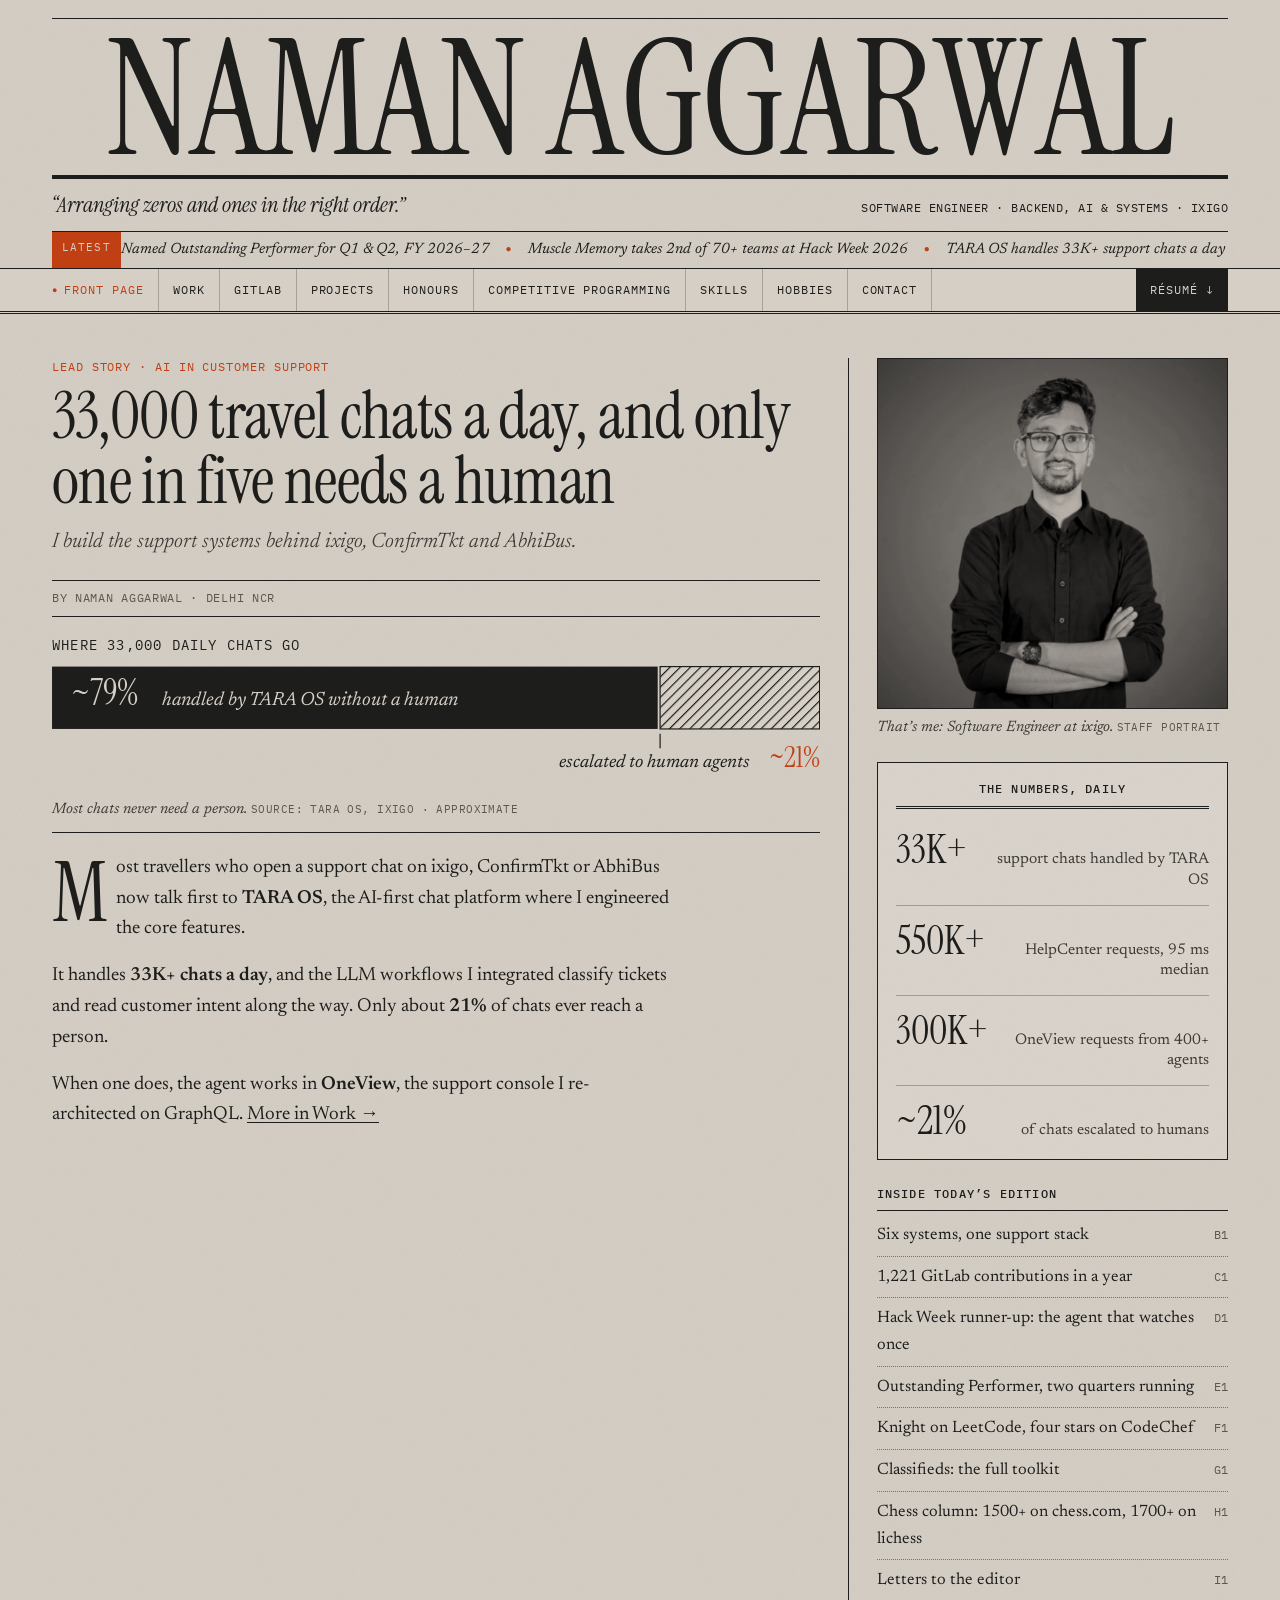
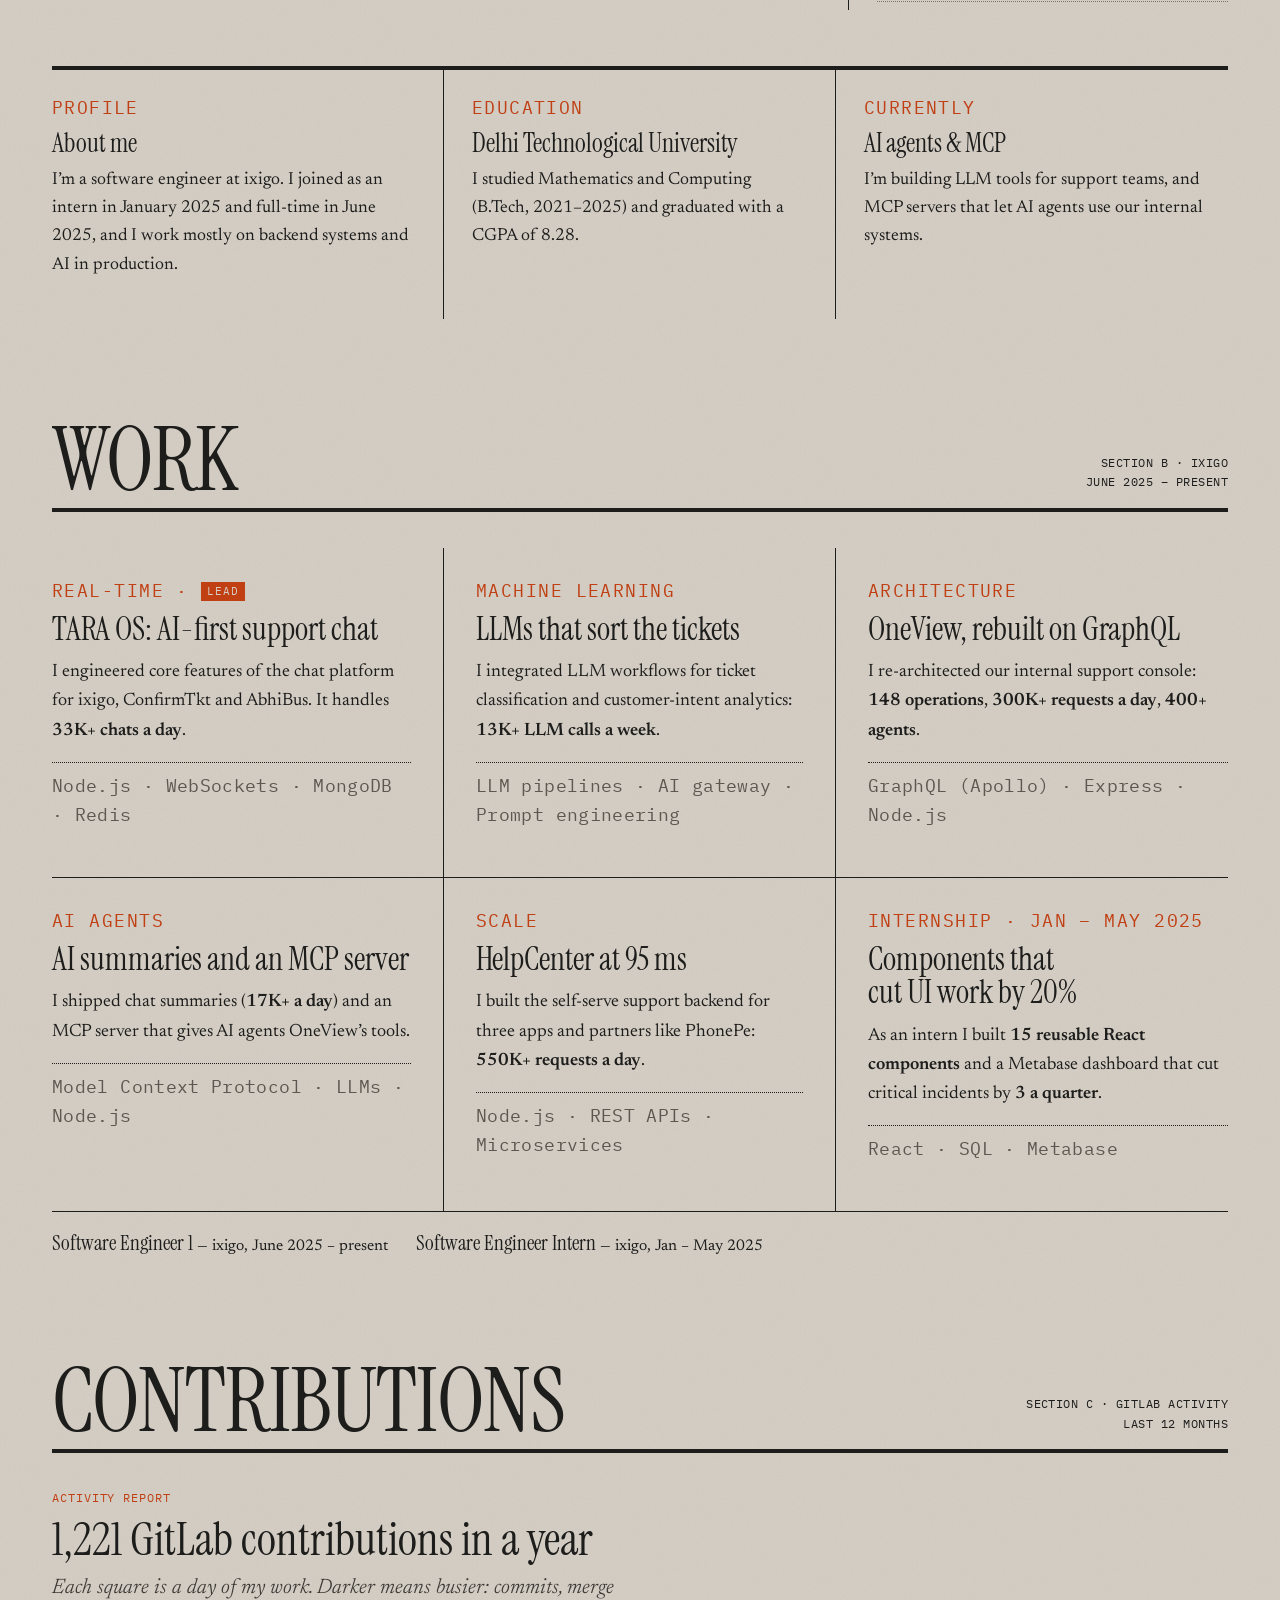
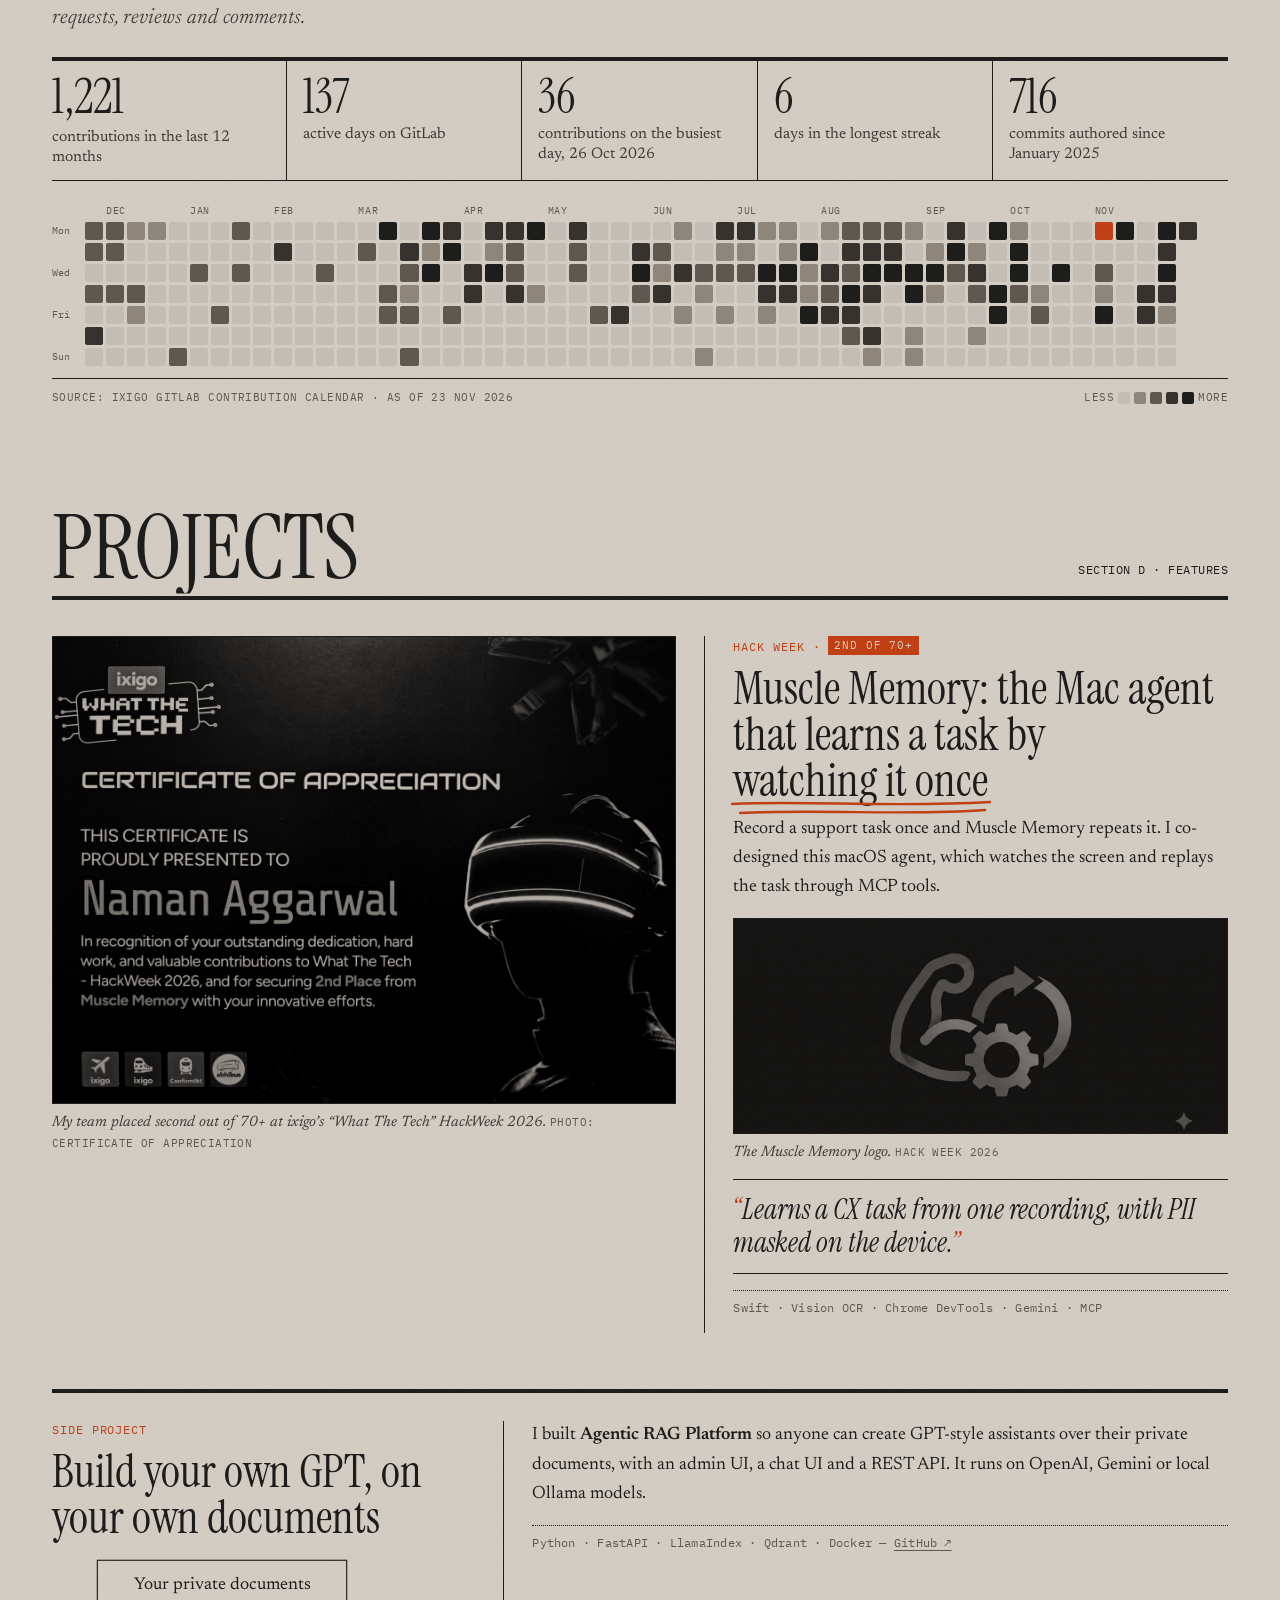
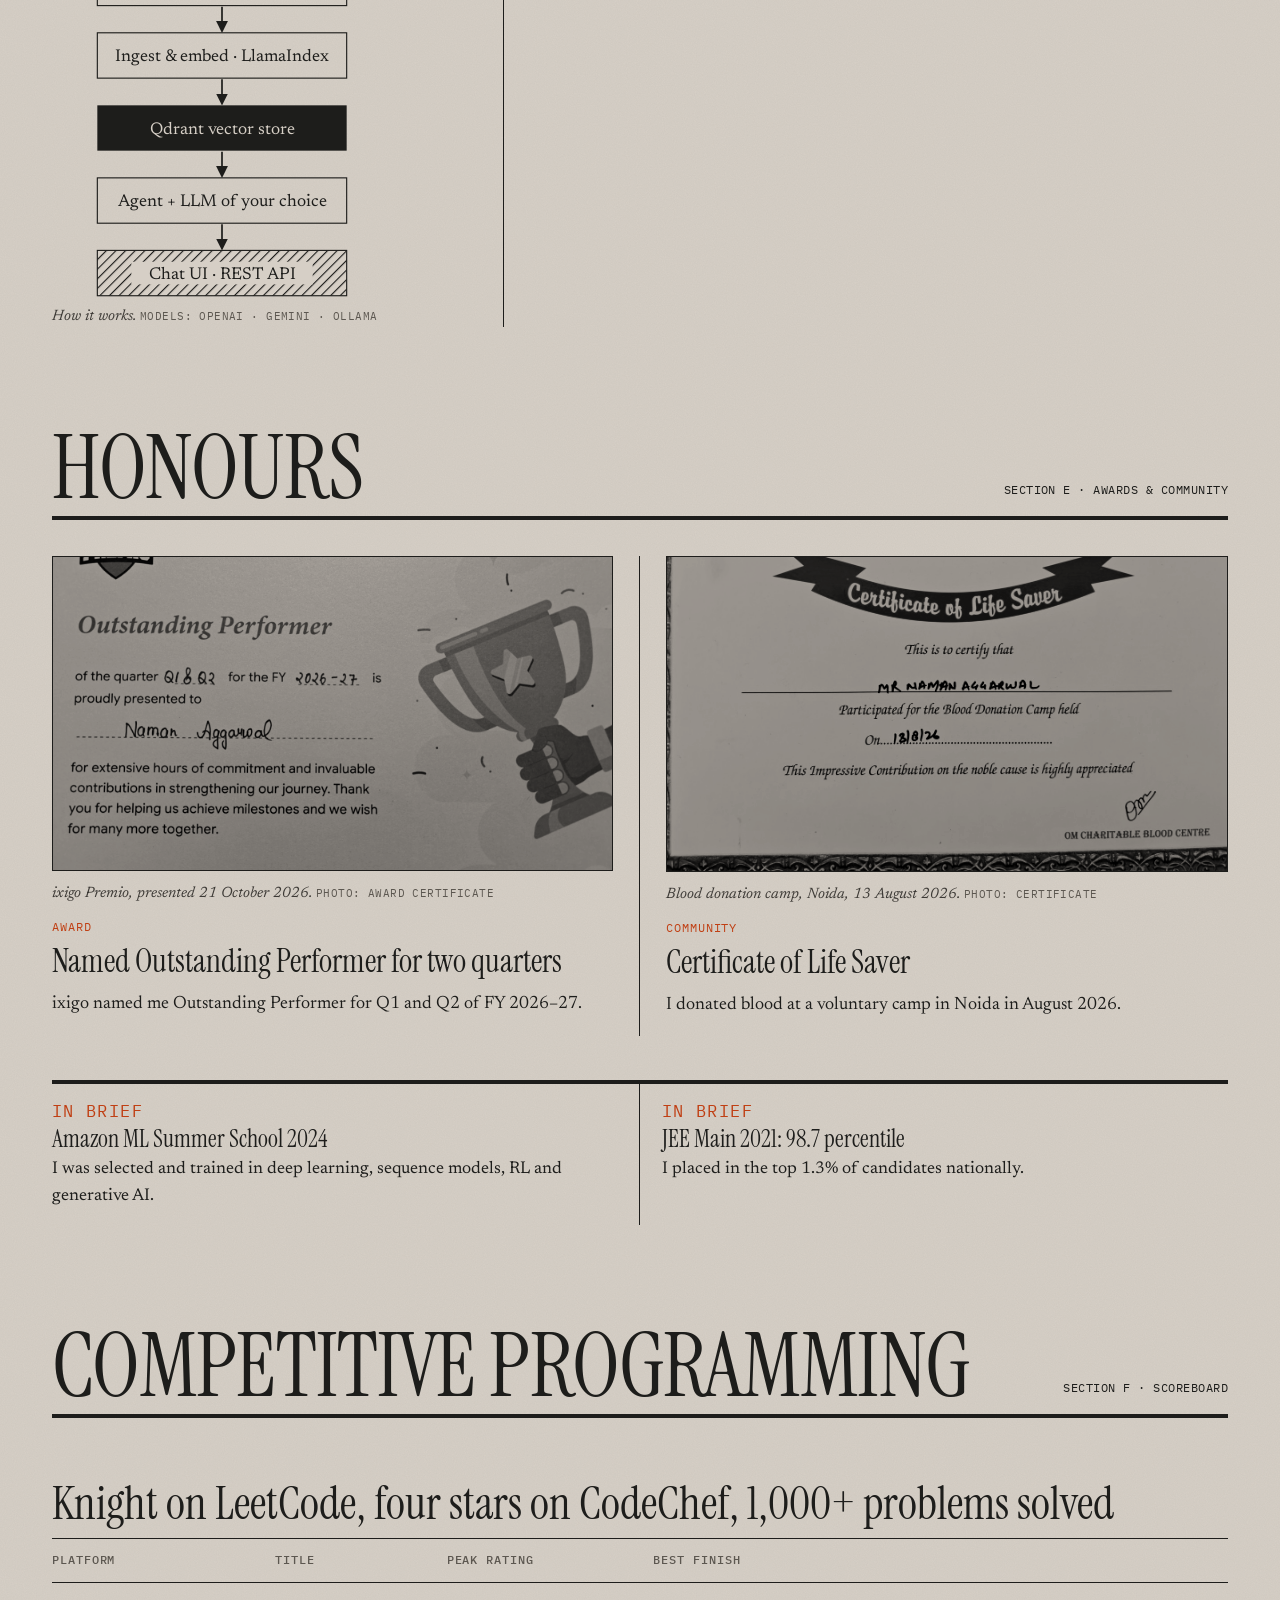
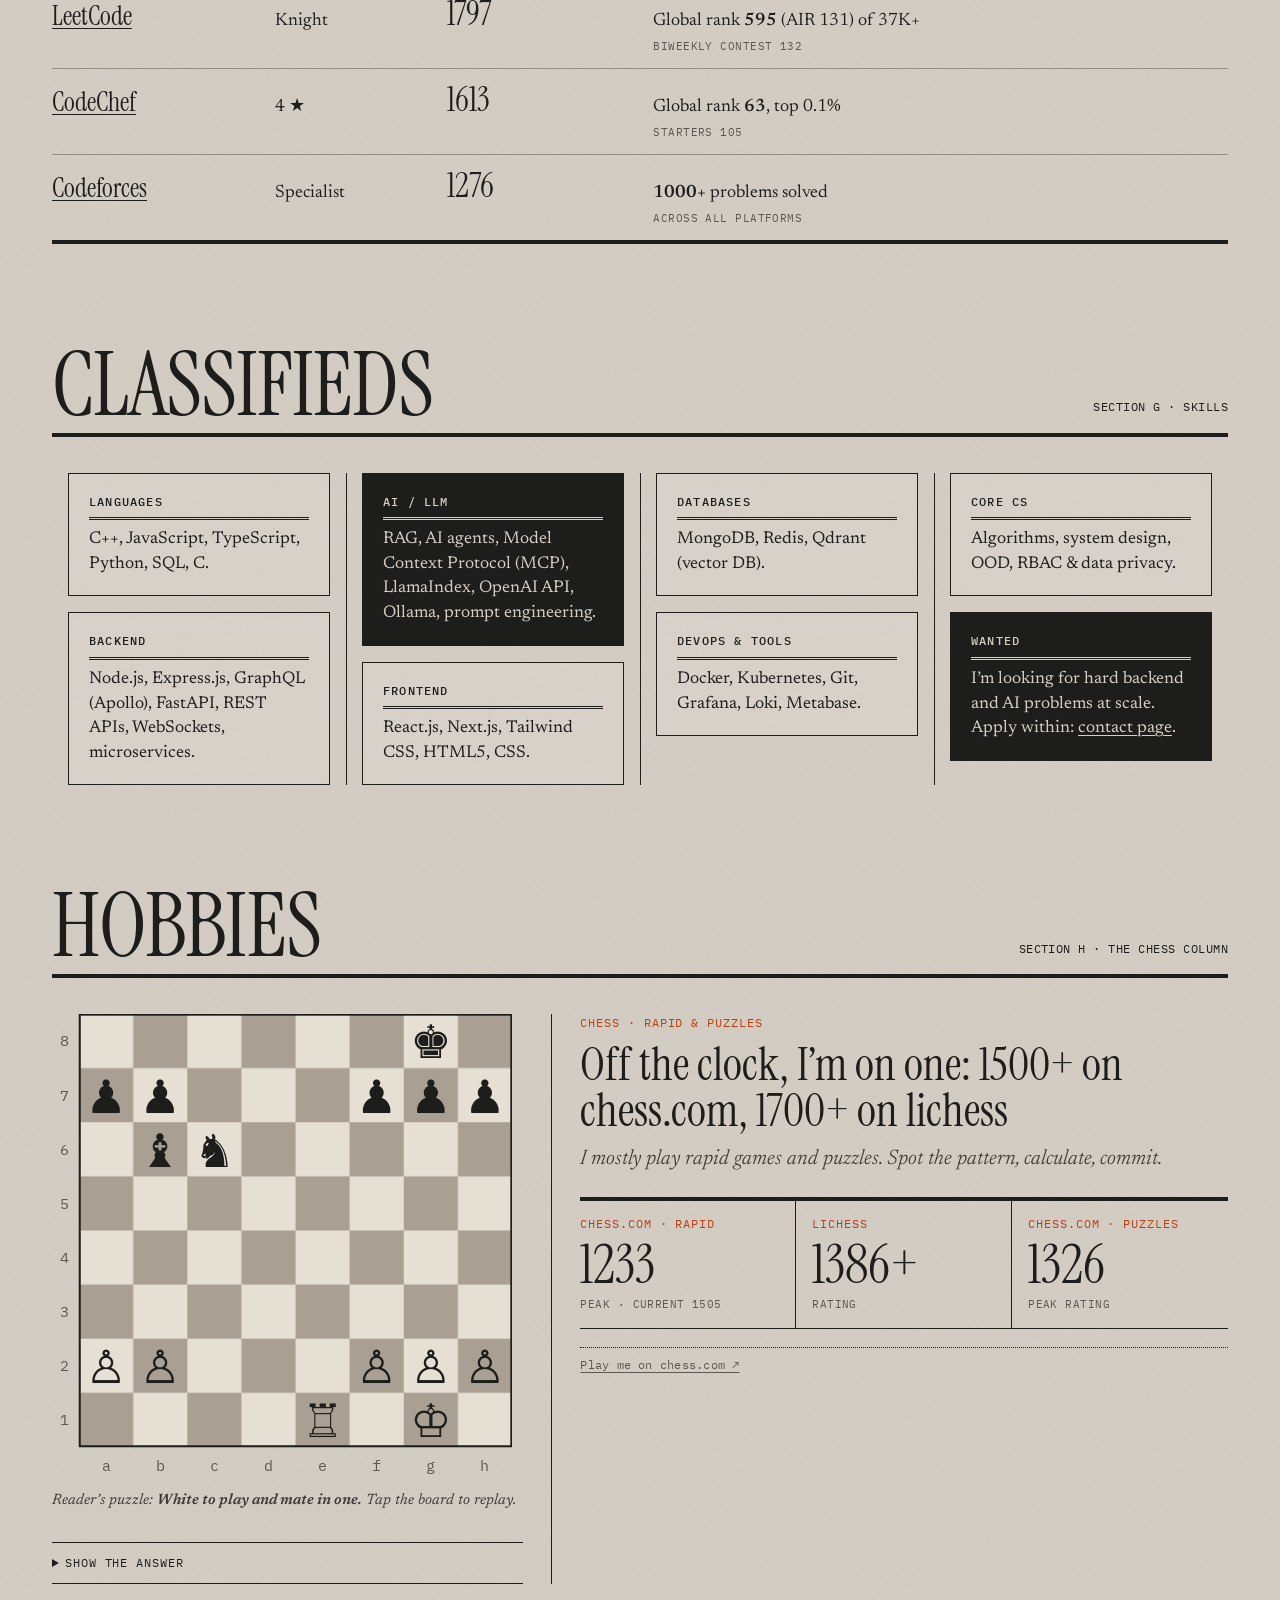
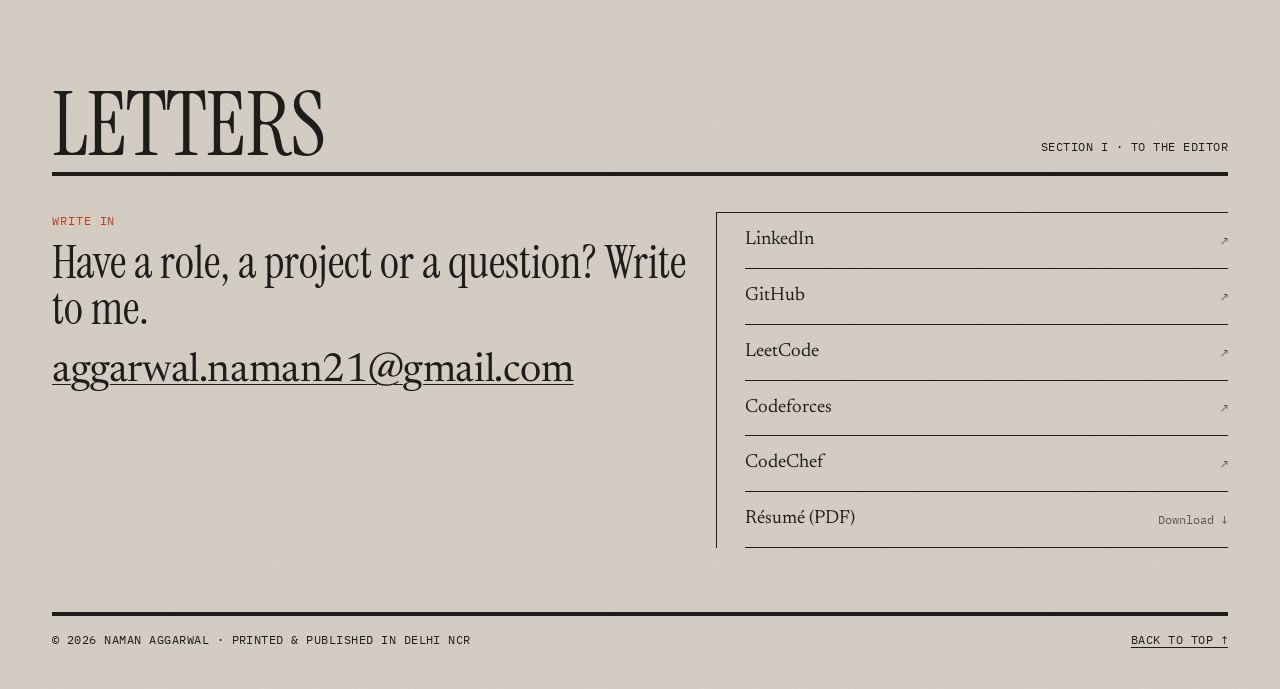
==== index.html @ a9f7659b "Rewrite portfolio copy in first person Co-Authored-By: Claude Opus 5.5 <noreply@anthropic.com>" ====
<!doctype html>
<html lang="en">
<head>
<meta charset="utf-8">
<meta name="viewport" content="width=device-width, initial-scale=1">
<title>Naman Aggarwal</title>
<meta name="description" content="Naman Aggarwal — Software Engineer at ixigo building backend systems, AI support platforms and LLM pipelines.">
<meta property="og:type" content="website">
<meta property="og:title" content="Naman Aggarwal">
<meta property="og:description" content="Software engineer at ixigo building backend systems, AI support platforms and LLM pipelines.">
<meta property="og:url" content="https://namanaggarwal21.github.io/Portfolio/">
<meta property="og:image" content="https://namanaggarwal21.github.io/Portfolio/assets/portrait.jpg">
<meta name="twitter:card" content="summary">
<script>
  (function () {
    var d = document.documentElement;
    d.classList.add('js');
    // Printing-press intro: once per browser, never for reduced-motion visitors. Add ?print to the URL to replay it.
    var skip = false;
    try {
      var reduce = window.matchMedia && matchMedia('(prefers-reduced-motion: reduce)').matches;
      var force = /[?&]print\b/.test(location.search);
      var seen = false;
      // if storage is unavailable we can't remember a visit, so don't replay the intro every time
      try { seen = localStorage.getItem('printed') === '1'; } catch (e) { seen = true; }
      skip = reduce || (seen && !force);
    } catch (e) {}
    if (skip) d.classList.add('no-press');
  })();
</script>
<link rel="preconnect" href="https://fonts.googleapis.com">
<link rel="preconnect" href="https://fonts.gstatic.com" crossorigin>
<link href="https://fonts.googleapis.com/css2?family=Instrument+Serif:ital@0;1&family=Newsreader:ital,opsz,wght@0,6..72,300..700;1,6..72,300..700&family=IBM+Plex+Mono:wght@400;500&family=Caveat:wght@600&display=swap" rel="stylesheet">
<style>
  :root {
    --paper: #d6cfc6;
    --paper-dark: #cdc6be;
    --ink: #1d1d1b;
    --ink-soft: #3d3a36;
    --muted: #5c5750;
    --accent: #c03f13;
    --rule: #1d1d1b;
    --display: "Instrument Serif", "Times New Roman", serif;
    --body: "Newsreader", Georgia, serif;
    --mono: "IBM Plex Mono", ui-monospace, monospace;
    --max: 1240px;
    --gutter: 16px;
    color-scheme: light;
  }
  @media (min-width: 720px) { :root { --gutter: 32px; } }

  * { box-sizing: border-box; }
  html { scroll-behavior: smooth; -webkit-text-size-adjust: 100%; }
  @media (prefers-reduced-motion: reduce) { html { scroll-behavior: auto; } }

  body {
    margin: 0;
    background-color: var(--paper);
    /* faint paper grain */
    background-image: url("data:image/svg+xml,%3Csvg xmlns='http://www.w3.org/2000/svg' width='220' height='220'%3E%3Cfilter id='n'%3E%3CfeTurbulence type='fractalNoise' baseFrequency='.9' numOctaves='2' stitchTiles='stitch'/%3E%3CfeColorMatrix values='0 0 0 0 0.11 0 0 0 0 0.11 0 0 0 0 0.1 0 0 0 .06 0'/%3E%3C/filter%3E%3Crect width='100%25' height='100%25' filter='url(%23n)'/%3E%3C/svg%3E");
    color: var(--ink);
    font-family: var(--body);
    font-size: 18px;
    line-height: 1.62;
    font-optical-sizing: auto;
    overflow-x: hidden;
  }
  ::selection { background: var(--accent); color: var(--paper); }
  a { color: inherit; text-decoration-thickness: 1px; text-underline-offset: 3px; }
  a:hover { color: var(--accent); }
  :focus-visible { outline: 2px solid var(--accent); outline-offset: 3px; }
  img { max-width: 100%; display: block; }

  .wrap { max-width: var(--max); margin: 0 auto; padding-left: max(var(--gutter), env(safe-area-inset-left, 0px)); padding-right: max(var(--gutter), env(safe-area-inset-right, 0px)); }
  header.wrap { padding-top: 18px; }

  /* ---------- Small type helpers ---------- */
  .mono { font-family: var(--mono); font-size: 12px; letter-spacing: .04em; text-transform: uppercase; }
  .kicker { font-family: var(--mono); font-size: 11.5px; letter-spacing: .08em; text-transform: uppercase; color: var(--accent); margin: 0 0 8px; }
  .tag { display: inline-block; background: var(--accent); color: var(--paper); padding: 1px 6px; font-family: var(--mono); font-size: 10.5px; letter-spacing: .08em; text-transform: uppercase; vertical-align: 2px; }
  .rule { border: 0; border-top: 1px solid var(--rule); margin: 0; }
  .rule-thick { border: 0; border-top: 4px solid var(--rule); margin: 0; }
  .rule-double { border: 0; border-top: 3px double var(--rule); margin: 0; }

  /* ---------- Masthead ---------- */
  .ears {
    display: grid; grid-template-columns: 1fr auto 1fr; gap: 12px; align-items: center;
    padding: 14px 0 10px;
  }
  .ears > :last-child { text-align: right; }
  .ears .center { text-align: center; }
  @media (max-width: 640px) {
    .ears { grid-template-columns: 1fr 1fr; }
    .ears .center { display: none; }
  }

  .masthead {
    font-family: var(--display);
    font-weight: 400;
    text-transform: uppercase;
    text-align: center;
    line-height: .82;
    letter-spacing: -.015em;
    font-size: clamp(46px, 12.6vw, 168px);
    margin: 14px 0 10px;
    white-space: nowrap;
  }
  .motto {
    display: flex; justify-content: space-between; align-items: baseline; gap: 16px; flex-wrap: wrap;
    padding: 8px 0;
  }
  .motto em { font-family: var(--display); font-size: 22px; font-style: italic; }

  /* ---------- Sticky section nav ---------- */
  .nav {
    position: sticky; top: env(safe-area-inset-top, 0px); z-index: 10;
    background-color: var(--paper);
    border-top: 1px solid var(--rule);
    border-bottom: 3px double var(--rule);
  }
  .nav ul {
    list-style: none; margin: 0 auto; padding: 0 var(--gutter);
    max-width: var(--max);
    display: flex; gap: 0; overflow-x: auto; scrollbar-width: none;
  }
  .nav ul::-webkit-scrollbar { display: none; }
  .nav li { flex: 0 0 auto; }
  .nav a {
    display: block; padding: 11px 14px; text-decoration: none;
    font-family: var(--mono); font-size: 12px; letter-spacing: .08em; text-transform: uppercase;
    border-right: 1px solid rgba(29,29,27,.25);
  }
  .nav li:first-child a { padding-left: 0; }
  .nav a.active { color: var(--accent); }
  .nav a.active::before { content: "● "; font-size: 9px; vertical-align: 1px; }
  .nav .resume { margin-left: auto; }
  .nav .resume a { border-right: 0; background: var(--ink); color: var(--paper); padding-left: 14px; }
  .nav .resume a:hover { background: var(--accent); color: var(--paper); }

  section { scroll-margin-top: 56px; }
  /* paint the phone status-bar band above the sticky menu */
  body::before { content: ""; position: fixed; inset: 0 0 auto; height: env(safe-area-inset-top, 0px); z-index: 11; background-color: var(--paper); }

  /* ---------- Section flags ---------- */
  .flag {
    display: flex; justify-content: space-between; align-items: flex-end; gap: 16px;
    border-bottom: 4px solid var(--rule); padding: 104px 0 10px; margin-bottom: 36px;
  }
  .flag h2 {
    font-family: var(--display); font-weight: 400; text-transform: uppercase;
    font-size: clamp(40px, 7vw, 88px); line-height: .85; margin: 0; letter-spacing: -.01em;
  }
  .flag .mono { text-align: right; padding-bottom: 6px; }

  /* ---------- Headlines ---------- */
  .h-lead { font-family: var(--display); font-weight: 400; font-size: clamp(36px, 5.4vw, 66px); line-height: .98; margin: 0 0 14px; letter-spacing: -.01em; }
  .h-feature { font-family: var(--display); font-weight: 400; font-size: clamp(30px, 3.8vw, 46px); line-height: 1; margin: 0 0 12px; }
  .h-card { font-family: var(--display); font-weight: 400; font-size: 32px; line-height: 1.04; margin: 0 0 12px; text-wrap: balance; }
  .deck { font-style: italic; font-size: 21px; line-height: 1.45; color: var(--ink-soft); margin: 0 0 22px; font-weight: 350; max-width: 52ch; }
  .byline { font-family: var(--mono); font-size: 11.5px; letter-spacing: .06em; text-transform: uppercase; color: var(--muted); padding: 8px 0; border-top: 1px solid var(--rule); border-bottom: 1px solid var(--rule); margin-bottom: 16px; }

  p { margin: 0 0 16px; }
  .lead-body { max-width: 62ch; font-size: 19px; }
  .cols-2 { column-count: 2; column-gap: 28px; column-rule: 1px solid rgba(29,29,27,.35); }
  .cols-2 p { break-inside: avoid-column; }
  @media (max-width: 720px) { .cols-2 { column-count: 1; } }
  .dropcap::first-letter {
    font-family: var(--display); float: left; font-size: 84px; line-height: .8; padding: 6px 8px 0 0;
  }
  .stack { font-family: var(--mono); font-size: 11.5px; letter-spacing: .02em; color: var(--muted); border-top: 1px dotted var(--rule); padding-top: 8px; margin-top: 12px; }
  b, strong { font-weight: 600; }

  /* ---------- Front page ---------- */
  .front { display: grid; grid-template-columns: 1fr; gap: 36px; padding-top: 44px; }
  @media (min-width: 960px) {
    .front { grid-template-columns: minmax(0, 2.1fr) minmax(0, 1fr); gap: 0; }
    .front > .lead { padding-right: 28px; border-right: 1px solid var(--rule); }
    .front > aside { padding-left: 28px; }
  }

  .glance { border: 1px solid var(--rule); padding: 16px 18px; margin-bottom: 24px; background: rgba(255,255,255,.12); }
  .glance h3 { font-family: var(--mono); font-weight: 500; font-size: 12px; letter-spacing: .1em; text-transform: uppercase; margin: 0 0 6px; text-align: center; border-bottom: 3px double var(--rule); padding-bottom: 8px; }
  .stat { display: flex; justify-content: space-between; align-items: baseline; gap: 14px; padding: 14px 0; border-bottom: 1px solid rgba(29,29,27,.3); }
  .stat:last-child { border-bottom: 0; padding-bottom: 2px; }
  .stat .num { font-family: var(--display); font-size: 40px; line-height: 1; white-space: nowrap; }
  .stat .lbl { font-size: 15.5px; line-height: 1.3; text-align: right; color: var(--ink-soft); }

  .index { margin-bottom: 8px; }
  .index h3 { font-family: var(--mono); font-weight: 500; font-size: 12px; letter-spacing: .1em; text-transform: uppercase; margin: 0 0 4px; padding-bottom: 6px; border-bottom: 1px solid var(--rule); }
  .index ol { list-style: none; margin: 0; padding: 0; }
  .index li a { display: flex; gap: 8px; align-items: baseline; padding: 7px 0; text-decoration: none; border-bottom: 1px dotted rgba(29,29,27,.5); }
  .index li a span:first-child { flex: 1; font-size: 16.5px; }
  .index li a .dots { flex: 0 0 auto; font-family: var(--mono); font-size: 12px; color: var(--muted); }
  .index li a:hover .dots { color: var(--accent); }

  .profile { display: grid; grid-template-columns: 1fr; gap: 0; border-top: 4px solid var(--rule); margin-top: 56px; }
  .profile > div { padding: 24px 0; border-bottom: 1px solid var(--rule); }
  @media (min-width: 820px) {
    .profile { grid-template-columns: repeat(3, 1fr); }
    .profile > div { padding: 24px 28px; border-bottom: 0; border-right: 1px solid var(--rule); }
    .profile > div:first-child { padding-left: 0; }
    .profile > div:last-child { border-right: 0; padding-right: 0; }
  }
  .profile h3 { font-family: var(--display); font-weight: 400; font-size: 26px; line-height: 1.05; margin: 0 0 8px; }
  .profile p { font-size: 17.5px; }

  /* ---------- Article grid (Work) ---------- */
  .grid { display: grid; grid-template-columns: 1fr; }
  .grid > article { padding: 28px 0 30px; border-bottom: 1px solid var(--rule); min-width: 0; }
  @media (min-width: 720px) and (max-width: 1019px) {
    .grid { grid-template-columns: repeat(2, 1fr); }
    .grid > article { padding: 28px 28px 30px; }
    .grid > article:nth-child(2n+1) { padding-left: 0; border-right: 1px solid var(--rule); }
    .grid > article:nth-child(2n) { padding-right: 0; }
  }
  @media (min-width: 1020px) {
    .grid { grid-template-columns: repeat(3, 1fr); }
    .grid > article { padding: 28px 32px 32px; border-right: 1px solid var(--rule); }
    .grid > article:nth-child(3n+1) { padding-left: 0; }
    .grid > article:nth-child(3n) { padding-right: 0; border-right: 0; }
  }
  .grid p { font-size: 18px; }
  .figure-num { font-family: var(--display); font-size: 22px; font-style: italic; color: var(--accent); }

  .timeline { display: flex; flex-wrap: wrap; gap: 8px 28px; padding: 14px 0 0; }
  .timeline div { font-size: 15.5px; }
  .timeline b { font-family: var(--display); font-weight: 400; font-size: 21px; }

  /* ---------- Photos ---------- */
  figure { margin: 0; }
  .photo { border: 1px solid var(--rule); overflow: hidden; background: var(--paper-dark); }
  .photo img {
    width: 100%; height: 100%; object-fit: cover;
    filter: grayscale(1) contrast(1.12) brightness(1.02);
    mix-blend-mode: multiply;
    transition: filter .4s ease;
  }
  .photo:hover img { filter: none; mix-blend-mode: normal; }
  @media (hover: none) { .photo img { filter: grayscale(.25) contrast(1.05); mix-blend-mode: normal; } }
  figcaption { font-size: 15px; font-style: italic; color: var(--ink-soft); padding: 8px 0 0; line-height: 1.4; }
  figcaption .mono { font-style: normal; font-size: 10.5px; color: var(--muted); }

  /* ---------- Features (Projects) ---------- */
  .feature { display: grid; grid-template-columns: 1fr; gap: 22px; }
  @media (min-width: 960px) {
    .feature { grid-template-columns: minmax(0, 1.25fr) minmax(0, 1fr); gap: 0; }
    .feature > :first-child { padding-right: 28px; border-right: 1px solid var(--rule); }
    .feature > :last-child { padding-left: 28px; }
  }
  .feature .photo { aspect-ratio: 4 / 3; }
  .second-feature { border-top: 4px solid var(--rule); margin-top: 56px; padding-top: 28px; display: grid; grid-template-columns: 1fr; gap: 16px; }
  @media (min-width: 960px) {
    .second-feature { grid-template-columns: minmax(0, 1fr) minmax(0, 1.6fr); gap: 0; }
    .second-feature > :first-child { padding-right: 28px; border-right: 1px solid var(--rule); }
    .second-feature > :last-child { padding-left: 28px; }
  }
  .pull { font-family: var(--display); font-style: italic; font-size: 28px; line-height: 1.15; border-top: 1px solid var(--rule); border-bottom: 1px solid var(--rule); padding: 14px 0; margin: 16px 0; }
  .pull::before { content: "“"; color: var(--accent); }
  .pull::after { content: "”"; color: var(--accent); }

  /* ---------- Honours ---------- */
  .honours { display: grid; grid-template-columns: 1fr; gap: 26px; }
  @media (min-width: 820px) {
    .honours { grid-template-columns: repeat(2, minmax(0, 1fr)); gap: 0; }
    .honours > article:first-child { padding-right: 26px; border-right: 1px solid var(--rule); }
    .honours > article:last-child { padding-left: 26px; }
  }
  .honours .photo { aspect-ratio: 16 / 9; margin-bottom: 4px; }
  .briefs { margin-top: 44px; border-top: 4px solid var(--rule); display: grid; grid-template-columns: 1fr; }
  .briefs > div { padding: 14px 0; border-bottom: 1px solid var(--rule); }
  @media (min-width: 720px) {
    .briefs { grid-template-columns: repeat(2, 1fr); }
    .briefs > div { padding: 14px 22px; border-bottom: 0; }
    .briefs > div:first-child { padding-left: 0; border-right: 1px solid var(--rule); }
  }
  .briefs h4 { font-family: var(--display); font-weight: 400; font-size: 24px; margin: 0 0 4px; line-height: 1.1; }
  .briefs p { font-size: 17px; margin: 0; }

  /* ---------- Sports (Competitive programming) ---------- */
  .scoreboard-wrap { overflow-x: auto; border-top: 1px solid var(--rule); border-bottom: 4px solid var(--rule); }
  table { width: 100%; border-collapse: collapse; min-width: 560px; }
  th, td { text-align: left; padding: 12px 14px 12px 0; border-bottom: 1px solid rgba(29,29,27,.35); vertical-align: baseline; }
  tr:last-child td { border-bottom: 0; }
  th { font-family: var(--mono); font-weight: 500; font-size: 11.5px; letter-spacing: .08em; text-transform: uppercase; color: var(--muted); border-bottom: 1px solid var(--rule); }
  td.platform { font-family: var(--display); font-size: 26px; white-space: nowrap; }
  td.rating { font-family: var(--display); font-size: 34px; line-height: 1; white-space: nowrap; }
  td .mono { font-size: 11px; color: var(--muted); display: block; margin-top: 2px; }

  /* ---------- Extra figures ---------- */
  .portrait { margin-bottom: 24px; }
  .portrait .photo { aspect-ratio: 1 / 1; }
  .portrait img { object-position: center 30%; }
  .infographic { margin: 4px 0 20px; padding-bottom: 12px; border-bottom: 1px solid var(--rule); }
  .infographic svg { width: 100%; height: auto; display: block; }
  .logo-fig { margin: 16px 0 4px; }
  .logo-fig .photo { aspect-ratio: 16 / 7; }
  .diagram { margin-top: 18px; max-width: 340px; }
  .diagram svg { width: 100%; height: auto; display: block; }

  /* ---------- Hobbies (Chess) ---------- */
  .chess { display: grid; grid-template-columns: 1fr; gap: 24px; }
  @media (min-width: 900px) {
    .chess { grid-template-columns: minmax(0, 1fr) minmax(0, 1.35fr); gap: 0; }
    .chess > :first-child { padding-right: 28px; border-right: 1px solid var(--rule); }
    .chess > :last-child { padding-left: 28px; }
  }
  .board svg { width: 100%; max-width: 460px; height: auto; display: block; }
  .board .pieces { font-family: "Apple Symbols", "Segoe UI Symbol", "Noto Sans Symbols 2", "DejaVu Sans", serif; }
  .answer { margin-top: 10px; border-top: 1px solid var(--rule); border-bottom: 1px solid var(--rule); }
  .answer summary { cursor: pointer; padding: 10px 0; font-family: var(--mono); font-size: 12px; letter-spacing: .08em; text-transform: uppercase; }
  .answer summary:hover { color: var(--accent); }
  .answer p { font-size: 16px; }
  .ratings { display: grid; grid-template-columns: 1fr; border-top: 4px solid var(--rule); border-bottom: 1px solid var(--rule); margin: 6px 0 18px; }
  .ratings > div { padding: 14px 0; border-bottom: 1px solid rgba(29,29,27,.35); }
  .ratings > div:last-child { border-bottom: 0; }
  @media (min-width: 560px) {
    .ratings { grid-template-columns: repeat(3, 1fr); }
    .ratings > div { padding: 14px 16px; border-bottom: 0; border-right: 1px solid var(--rule); }
    .ratings > div:first-child { padding-left: 0; }
    .ratings > div:last-child { border-right: 0; }
  }
  .ratings .kicker { margin-bottom: 4px; }
  .ratings .big { font-family: var(--display); font-size: 54px; line-height: 1; }
  .ratings .mono { font-size: 11px; color: var(--muted); margin: 4px 0 0; }

  /* ---------- Classifieds (Skills) ---------- */
  .classifieds { column-count: 1; column-gap: 0; column-rule: 1px solid var(--rule); }
  @media (min-width: 640px) { .classifieds { column-count: 2; } }
  @media (min-width: 1020px) { .classifieds { column-count: 4; } }
  .ad { break-inside: avoid; border: 1px solid var(--rule); padding: 18px 20px; margin: 0 0 20px; background: rgba(255,255,255,.1); }
  @media (min-width: 640px) { .ad { margin: 0 16px 16px; } }
  .ad h4 { font-family: var(--mono); font-weight: 500; font-size: 12px; letter-spacing: .1em; text-transform: uppercase; margin: 0 0 8px; padding-bottom: 6px; border-bottom: 3px double var(--rule); }
  .ad p { font-size: 17px; line-height: 1.45; margin: 0; }
  .ad.inverse { background: var(--ink); color: var(--paper); }
  .ad.inverse h4 { border-color: var(--paper); }
  .ad.inverse a { color: var(--paper); }

  /* ---------- Contact ---------- */
  .letters { display: grid; grid-template-columns: 1fr; gap: 24px; }
  @media (min-width: 900px) {
    .letters { grid-template-columns: minmax(0, 1.3fr) minmax(0, 1fr); gap: 0; }
    .letters > :first-child { padding-right: 28px; border-right: 1px solid var(--rule); }
    .letters > :last-child { padding-left: 28px; }
  }
  .email-big { font-family: var(--body); font-weight: 400; letter-spacing: -.01em; font-size: clamp(22px, 3.6vw, 40px); line-height: 1.15; word-break: break-all; display: inline-block; margin: 6px 0 14px; }
  .links { list-style: none; margin: 0; padding: 0; border-top: 1px solid var(--rule); }
  .links a { display: flex; justify-content: space-between; gap: 12px; padding: 12px 0; border-bottom: 1px solid var(--rule); text-decoration: none; font-size: 19px; }
  .links a span:last-child { font-family: var(--mono); font-size: 12px; color: var(--muted); align-self: center; }
  .links a:hover span:last-child { color: var(--accent); }

  footer { margin-top: 64px; border-top: 4px solid var(--rule); }

  /* ---------- Editor's red pen ---------- */
  .pen { position: relative; display: inline-block; }
  .pen-ink { position: absolute; pointer-events: none; overflow: visible; }
  .pen-ink path { fill: none; stroke: var(--accent); stroke-width: 2.4; stroke-linecap: round; stroke-linejoin: round; }
  .pen-note {
    position: absolute; left: 100%; top: -1.1em; margin-left: 4px; pointer-events: none;
    font-family: "Caveat", "Bradley Hand", cursive; font-weight: 600; font-style: normal; font-size: 23px; line-height: 1;
    letter-spacing: 0; text-transform: none; color: var(--accent); white-space: nowrap; transform: rotate(-8deg);
  }
  @media (max-width: 719px) { .pen-note { display: none; } }

  /* ---------- Printing-press intro ---------- */
  .press {
    position: fixed; inset: 0; z-index: 100;
    background-color: var(--paper);
    background-image: inherit;
    transform: translateY(0);
    will-change: transform;
  }
  .no-press .press { display: none; }
  .press.go { transform: translateY(calc(100% + 40px)); transition: transform 1.1s cubic-bezier(.65,0,.35,1); }
  /* while the press runs, hold the masthead's own animation until the roller has passed it */
  @media (prefers-reduced-motion: no-preference) {
    .js:not(.no-press) .masthead .ch { animation-delay: calc(var(--i) * 45ms + 750ms); }
    .js:not(.no-press) header .rule-thick { animation-delay: 1.1s; }
    .js:not(.no-press) header .rule { animation-delay: .7s; }
    .js:not(.no-press) .motto, .js:not(.no-press) .ticker { animation-delay: 1.4s; }
  }
  .press.skip { opacity: 0; transition: opacity .2s ease; }
  .press-roller {
    position: absolute; left: -2%; right: -2%; top: -15px; height: 30px; border-radius: 15px;
    background: linear-gradient(to bottom, #4a4540 0%, #1d1d1b 30%, #3b3733 52%, #121211 78%, #2a2724 100%);
    box-shadow: 0 10px 22px rgba(29,29,27,.32), 0 2px 0 rgba(29,29,27,.5);
  }
  /* wet-ink sheen left on the page just above the roller */
  .press-roller::before {
    content: ""; position: absolute; left: 0; right: 0; bottom: 100%; height: 70px; pointer-events: none;
    background: linear-gradient(to top, rgba(29,29,27,.16), rgba(29,29,27,0));
  }
  .press-label {
    position: absolute; top: 46%; left: 0; right: 0; text-align: center;
    font-family: var(--mono); font-size: 12px; letter-spacing: .3em; text-transform: uppercase; color: var(--muted);
  }
  .press-title::after { content: ""; display: inline-block; width: 2em; text-align: left; animation: dots 1.2s steps(4, end) infinite; }
  .press-title::before { content: ""; display: inline-block; width: 2em; }
  @keyframes dots { 0% { content: ""; } 25% { content: "."; } 50% { content: ".."; } 75% { content: "..."; } }
  .press-hint { display: block; margin-top: 10px; font-size: 10px; letter-spacing: .2em; opacity: .7; }

  /* ---------- Ticker ---------- */
  .ticker { display: flex; align-items: stretch; border-top: 1px solid var(--rule); overflow: hidden; }
  .ticker-label { flex: 0 0 auto; background: var(--accent); color: var(--paper); font-family: var(--mono); font-size: 11px; letter-spacing: .1em; text-transform: uppercase; padding: 7px 10px; position: relative; z-index: 1; }
  .ticker-window { flex: 1; overflow: hidden; position: relative; }
  .ticker-track { display: flex; width: max-content; }
  .ticker-track span { white-space: nowrap; padding: 6px 0; font-size: 15px; font-style: italic; }
  .ticker-track b { font-family: var(--mono); font-style: normal; font-weight: 400; font-size: 10px; color: var(--accent); padding: 0 16px; vertical-align: 1px; }

  /* ---------- Chess answer pieces ---------- */
  .board svg { cursor: pointer; }
  /* Reverse (closing the answer) is instant-ish; the delays below only apply when the move is played. */
  #rook-e1 { transition: transform .5s cubic-bezier(.65,0,.35,1), fill .2s ease, opacity .4s ease; }
  #king-g8 { transition: fill .2s ease, opacity .4s ease, transform .5s ease; }
  #mate-square, #check-square { opacity: 0; transition: opacity .2s ease; }
  #mate-arrow { stroke-dasharray: 262; stroke-dashoffset: 262; opacity: .5; transition: stroke-dashoffset .2s ease; }
  #mate-stamp { opacity: 0; transform-box: fill-box; transform-origin: center; transform: rotate(-8deg) scale(1.6); transition: opacity .15s ease, transform .15s ease; }
  #check-line { stroke-dasharray: 40; stroke-dashoffset: 40; transition: stroke-dashoffset .15s ease; }
  #king-g8 { transform-box: fill-box; transform-origin: 50% 90%; }
  .board.played #check-line { stroke-dashoffset: 0; transition: stroke-dashoffset .3s ease 1.25s; }
  .mate-result { display: block; margin-top: 4px; font-family: var(--mono); font-style: normal; font-size: 12px; letter-spacing: .08em; text-transform: uppercase; color: var(--accent); opacity: 0; transition: opacity .3s ease; }
  .board.played .mate-result { opacity: 1; transition: opacity .4s ease 2s; }
  .board.played #mate-arrow { stroke-dashoffset: 0; transition: stroke-dashoffset .5s ease; }
  .board.played #rook-e1 { transform: translateY(-280px); fill: #f3ede4; transition: transform .9s cubic-bezier(.65,0,.35,1) .25s, fill .3s ease 1.15s; }
  .board.played #mate-square { opacity: .92; transition: opacity .3s ease 1.1s; }
  .board.played #check-square { opacity: .38; transition: opacity .3s ease 1.25s; }
  .board.played #king-g8 { fill: #c03f13; transform: rotate(78deg) translate(4px, -2px); transition: fill .3s ease 1.25s, transform .5s cubic-bezier(.5,0,.75,0) 1.7s; }
  .board.played #mate-stamp { opacity: 1; transform: rotate(-8deg) scale(1); transition: opacity .15s ease 2.1s, transform .35s cubic-bezier(.2,1.5,.4,1) 2.1s; }

  /* ---------- Hover underline in the nav ---------- */
  .nav li:not(.resume) a { background: linear-gradient(currentColor, currentColor) 0 calc(100% - 8px) / 0 1px no-repeat; transition: background-size .3s ease, color .2s; }
  .nav li:not(.resume) a:hover { background-size: calc(100% - 28px) 1px; background-position-x: 14px; }
  .nav li:first-child a:hover { background-position-x: 0; background-size: calc(100% - 14px) 1px; }

  /* ---------- Commit calendar ---------- */
  .commit-stats { display: grid; grid-template-columns: repeat(2, 1fr); border-top: 4px solid var(--rule); border-bottom: 1px solid var(--rule); margin: 8px 0 22px; }
  .commit-stats > div { padding: 12px 14px 12px 0; border-bottom: 1px solid rgba(29,29,27,.3); }
  @media (min-width: 900px) {
    .commit-stats { grid-template-columns: repeat(5, 1fr); }
    .commit-stats > div { border-bottom: 0; border-right: 1px solid var(--rule); padding: 12px 16px; }
    .commit-stats > div:first-child { padding-left: 0; }
    .commit-stats > div:last-child { border-right: 0; }
  }
  .commit-stats .num { display: block; font-family: var(--display); font-size: 48px; line-height: 1; }
  .commit-stats .lbl { display: block; font-size: 15.5px; line-height: 1.3; color: var(--ink-soft); margin-top: 4px; }

  .cal-wrap { overflow-x: auto; padding-bottom: 6px; scrollbar-width: thin; }
  .cal {
    --cell: clamp(11px, calc((min(100vw, var(--max)) - 2 * var(--gutter) - 40px) / 54 - 3px), 19px);
    display: grid; grid-auto-flow: column; gap: 3px;
    grid-template-rows: 16px repeat(7, var(--cell));
    grid-template-columns: 30px;
    grid-auto-columns: var(--cell);
    width: max-content;
  }
  .cal .dlabel { font-family: var(--mono); font-size: 10px; color: var(--muted); line-height: var(--cell); padding-right: 6px; width: 30px; }
  .cal .mlabel { font-family: var(--mono); font-size: 10px; letter-spacing: .06em; text-transform: uppercase; color: var(--muted); white-space: nowrap; overflow: visible; }
  .day { display: block; width: var(--cell); height: var(--cell); border-radius: 2px; }
  .day.l0 { background: rgba(29,29,27,.08); }
  .day.l1 { background: #8f867b; }
  .day.l2 { background: #5e5850; }
  .day.l3 { background: #36322e; }
  .day.l4 { background: #1d1d1b; }
  .day.max { background: var(--accent); }
  .day.blank { background: transparent; }
  .cal .day[data-date] { cursor: default; }
  .cal .day[data-date]:hover { outline: 2px solid var(--accent); outline-offset: 1px; }
  .cal-foot { display: flex; justify-content: space-between; align-items: center; gap: 12px; flex-wrap: wrap; padding-top: 10px; border-top: 1px solid var(--rule); margin-top: 6px; }
  .cal-foot .mono { font-size: 11px; color: var(--muted); }
  .legend { display: inline-flex; align-items: center; gap: 4px; }
  .legend .day { width: 12px; height: 12px; display: inline-block; }
  .cal-tip { position: fixed; z-index: 20; pointer-events: none; background: var(--ink); color: var(--paper); font-family: var(--mono); font-size: 11.5px; padding: 6px 9px; white-space: nowrap; transform: translate(-50%, calc(-100% - 8px)); }

  /* ---------- Motion (only when the visitor hasn't asked for less) ---------- */
  @media (prefers-reduced-motion: no-preference) {
    /* Masthead letters rise in, like type being set */
    .masthead .ch { display: inline-block; opacity: 0; transform: translateY(35%); animation: rise .8s cubic-bezier(.2,.7,.2,1) forwards; animation-delay: calc(var(--i) * 45ms + 100ms); }
    @keyframes rise { to { opacity: 1; transform: none; } }
    .js header .rule-thick { transform-origin: left; animation: draw 1s cubic-bezier(.2,.7,.2,1) .5s both; }
    .js header .rule { transform-origin: left; animation: draw .9s cubic-bezier(.2,.7,.2,1) .1s both; }
    @keyframes draw { from { transform: scaleX(0); } to { transform: scaleX(1); } }
    .js .ears, .js .motto, .js .ticker { animation: fade .8s ease .9s both; }
    @keyframes fade { from { opacity: 0; } to { opacity: 1; } }

    /* Ticker scrolls slowly; hover to pause */
    .ticker-track { animation: ticker 60s linear infinite; }
    .ticker:hover .ticker-track { animation-play-state: paused; }
    @keyframes ticker { to { transform: translateX(-50%); } }

    /* Blocks fade up as they scroll into view */
    .js .reveal { opacity: 0; transform: translateY(22px); transition: opacity .7s ease, transform .8s cubic-bezier(.2,.7,.2,1); transition-delay: var(--d, 0ms); }
    .js .reveal.in { opacity: 1; transform: none; }

    /* Section rules draw across */
    .js .flag { position: relative; border-bottom-color: transparent; }
    .js .flag::after { content: ""; position: absolute; left: 0; right: 0; bottom: -4px; height: 4px; background: var(--rule); transform: scaleX(0); transform-origin: left; transition: transform 1s cubic-bezier(.2,.7,.2,1); }
    .js .flag.in::after { transform: scaleX(1); }
    .js .flag h2 { clip-path: inset(0 0 100% 0); transform: translateY(20%); transition: clip-path .8s cubic-bezier(.2,.7,.2,1) .1s, transform .8s cubic-bezier(.2,.7,.2,1) .1s; }
    .js .flag.in h2 { clip-path: inset(0 0 -10% 0); transform: none; }

    /* Chart bar grows, labels follow */
    .js .infographic .bar-ai { transform-box: fill-box; transform-origin: left; transform: scaleX(0); transition: transform 1.2s cubic-bezier(.2,.7,.2,1) .2s; }
    .js .infographic .bar-human, .js .infographic .bar-label { opacity: 0; transition: opacity .6s ease 1.2s; }
    .js .infographic.in .bar-ai { transform: none; }
    .js .infographic.in .bar-human, .js .infographic.in .bar-label { opacity: 1; }

    /* Diagram builds step by step */
    .js .diagram .step { opacity: 0; transition: opacity .5s ease; transition-delay: calc(var(--i) * 220ms + 150ms); }
    .js .diagram.in .step { opacity: 1; }

    /* Chess pieces drop onto the board */
    .js .board .pieces text { opacity: 0; transform: translateY(-14px); transition: opacity .4s ease, transform .5s cubic-bezier(.2,.7,.2,1); }
    .js .board.in .pieces text { opacity: 1; transform: none; }
    .js .board.in .pieces text:nth-child(n) { transition-delay: calc(var(--p, 0) * 60ms); }
    .js .cal .day[data-date] { opacity: 0; transform: scale(.3); transition: opacity .35s ease, transform .45s cubic-bezier(.2,.7,.2,1); transition-delay: calc(var(--w) * 16ms); }
    .js .cal.in .day[data-date] { opacity: 1; transform: none; }
    .js .pen-ink path { stroke-dasharray: 1; stroke-dashoffset: 1; transition: stroke-dashoffset .8s cubic-bezier(.6,.1,.3,1); }
    .js .pen-ink path + path { transition-delay: .45s; }
    .js .pen.drawn .pen-ink path { stroke-dashoffset: 0; }
    .js .pen .pen-note { opacity: 0; transition: opacity .4s ease .75s; }
    .js .pen.drawn .pen-note { opacity: 1; }
  }
  @media (prefers-reduced-motion: reduce) {
    .ticker-window { overflow-x: auto; }
    #rook-e1, #king-g8, #mate-square, #check-square, #mate-arrow, #mate-stamp, #check-line, .mate-result { transition: none !important; }
  }
  footer .row { display: flex; justify-content: space-between; gap: 12px; flex-wrap: wrap; padding: 14px 0 40px; }
</style>
</head>
<body>
<div class="press" aria-hidden="true">
  <div class="press-roller"></div>
  <div class="press-label"><span class="press-title">Going to press</span><span class="press-hint">click to skip</span></div>
</div>

<header class="wrap" id="top">
  <hr class="rule">
  <h1 class="masthead">Naman Aggarwal</h1>
  <hr class="rule-thick">
  <div class="motto">
    <em>“Arranging zeros and ones in the right order.”</em>
    <span class="mono">Software Engineer · Backend, AI &amp; Systems · ixigo</span>
  </div>
  <div class="ticker" aria-label="Latest headlines">
    <span class="ticker-label">Latest</span>
    <div class="ticker-window">
      <div class="ticker-track">
        <span>Named Outstanding Performer for Q1 &amp; Q2, FY 2026–27<b>●</b>Muscle Memory takes 2nd of 70+ teams at Hack Week 2026<b>●</b>TARA OS handles 33K+ support chats a day<b>●</b>HelpCenter serves 550K+ requests a day at a 95 ms median<b>●</b>Knight on LeetCode, peak rating 2007<b>●</b>1500+ on chess.com, 1700+ on lichess<b>●</b></span>
        <span aria-hidden="true">Named Outstanding Performer for Q1 &amp; Q2, FY 2026–27<b>●</b>Muscle Memory takes 2nd of 70+ teams at Hack Week 2026<b>●</b>TARA OS handles 33K+ support chats a day<b>●</b>HelpCenter serves 550K+ requests a day at a 95 ms median<b>●</b>Knight on LeetCode, peak rating 2007<b>●</b>1500+ on chess.com, 1700+ on lichess<b>●</b></span>
      </div>
    </div>
  </div>
</header>

<nav class="nav" aria-label="Sections">
  <ul>
    <li><a href="#front">Front page</a></li>
    <li><a href="#work">Work</a></li>
    <li><a href="#commits">GitLab</a></li>
    <li><a href="#projects">Projects</a></li>
    <li><a href="#honours">Honours</a></li>
    <li><a href="#competitive-programming">Competitive programming</a></li>
    <li><a href="#skills">Skills</a></li>
    <li><a href="#hobbies">Hobbies</a></li>
    <li><a href="#contact">Contact</a></li>
    <li class="resume"><a href="assets/Naman_Aggarwal_Resume.pdf" target="_blank" rel="noopener">Résumé ↓</a></li>
  </ul>
</nav>

<main class="wrap">

  <!-- ================= FRONT PAGE ================= -->
  <section id="front" class="front" aria-label="Front page">
    <article class="lead">
      <p class="kicker">Lead story · AI in customer support</p>
      <h2 class="h-lead">33,000 travel chats a day, and only one in five needs a human</h2>
      <p class="deck">I build the support systems behind ixigo, ConfirmTkt and AbhiBus.</p>
      <div class="byline">By Naman Aggarwal · Delhi NCR</div>
      <figure class="infographic">
        <svg viewBox="0 0 640 132" role="img" aria-labelledby="chat-split-title">
          <title id="chat-split-title">Of 33,000 daily chats, about 79% are handled without a human and about 21% are escalated to human agents.</title>
          <defs>
            <pattern id="hatch" width="6" height="6" patternUnits="userSpaceOnUse" patternTransform="rotate(45)">
              <rect width="6" height="6" fill="#d6cfc6"/>
              <line x1="0" y1="0" x2="0" y2="6" stroke="#1d1d1b" stroke-width="2"/>
            </pattern>
          </defs>
          <text x="0" y="14" font-family="IBM Plex Mono, monospace" font-size="11.5" letter-spacing="1" fill="#1d1d1b">WHERE 33,000 DAILY CHATS GO</text>
          <rect class="bar-ai" x="0" y="28" width="505" height="52" fill="#1d1d1b"/>
          <rect class="bar-human" x="507" y="28" width="133" height="52" fill="url(#hatch)" stroke="#1d1d1b" stroke-width="1"/>
          <g class="bar-label">
            <text x="16" y="60" font-family="Instrument Serif, serif" font-size="30" fill="#d6cfc6">~79%</text>
            <text x="92" y="60" font-family="Newsreader, Georgia, serif" font-size="16" font-style="italic" fill="#d6cfc6">handled by TARA OS without a human</text>
            <line x1="507" y1="84" x2="507" y2="96" stroke="#1d1d1b"/>
            <text x="640" y="112" text-anchor="end" font-family="Instrument Serif, serif" font-size="24" fill="#c03f13">~21%</text>
            <text x="582" y="112" text-anchor="end" font-family="Newsreader, Georgia, serif" font-size="15" font-style="italic" fill="#1d1d1b">escalated to human agents</text>
          </g>
        </svg>
        <figcaption>Most chats never need a person. <span class="mono">Source: TARA OS, ixigo · approximate</span></figcaption>
      </figure>
      <div class="lead-body">
        <p class="dropcap">Most travellers who open a support chat on ixigo, ConfirmTkt or AbhiBus now talk first to <b>TARA OS</b>, the AI-first chat platform where I engineered the core features.</p>
        <p>It handles <b>33K+ chats a day</b>, and the LLM workflows I integrated classify tickets and read customer intent along the way. Only about <b>21%</b> of chats ever reach a person.</p>
        <p>When one does, the agent works in <b>OneView</b>, the support console I re-architected on GraphQL. <a href="#work">More in Work →</a></p>
      </div>
    </article>

    <aside>
      <figure class="portrait">
        <div class="photo"><img src="assets/portrait.jpg" alt="Portrait of Naman Aggarwal, arms crossed, wearing glasses and a black shirt" width="800" height="800"></div>
        <figcaption>That’s me: Software Engineer at ixigo. <span class="mono">Staff portrait</span></figcaption>
      </figure>

      <div class="glance">
        <h3>The numbers, daily</h3>
        <div class="stat"><span class="pen" data-pen="circle" data-note="every day!"><span class="num">33K+</span></span><span class="lbl">support chats handled by TARA OS</span></div>
        <div class="stat"><span class="num">550K+</span><span class="lbl">HelpCenter requests, 95&nbsp;ms median</span></div>
        <div class="stat"><span class="num">300K+</span><span class="lbl">OneView requests from 400+ agents</span></div>
        <div class="stat"><span class="num">~21%</span><span class="lbl">of chats escalated to humans</span></div>
      </div>

      <div class="index">
        <h3>Inside today’s edition</h3>
        <ol>
          <li><a href="#work"><span>Six systems, one support stack</span><span class="dots">B1</span></a></li>
          <li><a href="#commits"><span>1,221 GitLab contributions in a year</span><span class="dots">C1</span></a></li>
          <li><a href="#projects"><span>Hack Week runner-up: the agent that watches once</span><span class="dots">D1</span></a></li>
          <li><a href="#honours"><span>Outstanding Performer, two quarters running</span><span class="dots">E1</span></a></li>
          <li><a href="#competitive-programming"><span>Knight on LeetCode, four stars on CodeChef</span><span class="dots">F1</span></a></li>
          <li><a href="#skills"><span>Classifieds: the full toolkit</span><span class="dots">G1</span></a></li>
          <li><a href="#hobbies"><span>Chess column: 1500+ on chess.com, 1700+ on lichess</span><span class="dots">H1</span></a></li>
          <li><a href="#contact"><span>Letters to the editor</span><span class="dots">I1</span></a></li>
        </ol>
      </div>
    </aside>
  </section>

  <div class="profile">
    <div>
      <p class="kicker">Profile</p>
      <h3>About me</h3>
      <p>I’m a software engineer at ixigo. I joined as an intern in January 2025 and full-time in June 2025, and I work mostly on backend systems and AI in production.</p>
    </div>
    <div>
      <p class="kicker">Education</p>
      <h3>Delhi Technological University</h3>
      <p>I studied Mathematics and Computing (B.Tech, 2021–2025) and graduated with a CGPA of 8.28.</p>
    </div>
    <div>
      <p class="kicker">Currently</p>
      <h3>AI agents &amp; MCP</h3>
      <p>I’m building LLM tools for support teams, and MCP servers that let AI agents use our internal systems.</p>
    </div>
  </div>

  <!-- ================= WORK ================= -->
  <section id="work">
    <div class="flag">
      <h2>Work</h2>
      <span class="mono">Section B · ixigo<br>June 2025 – present</span>
    </div>

    <div class="grid">
      <article>
        <p class="kicker">Real-time · <span class="tag">Lead</span></p>
        <h3 class="h-card">TARA OS: AI-first support chat</h3>
        <p>I engineered core features of the chat platform for ixigo, ConfirmTkt and AbhiBus. It handles <b>33K+ chats a day</b>.</p>
        <p class="stack">Node.js · WebSockets · MongoDB · Redis</p>
      </article>
      <article>
        <p class="kicker">Machine learning</p>
        <h3 class="h-card">LLMs that sort the tickets</h3>
        <p>I integrated LLM workflows for ticket classification and customer-intent analytics: <b>13K+ LLM calls a week</b>.</p>
        <p class="stack">LLM pipelines · AI gateway · Prompt engineering</p>
      </article>
      <article>
        <p class="kicker">Architecture</p>
        <h3 class="h-card">OneView, rebuilt on GraphQL</h3>
        <p>I re-architected our internal support console: <b>148 operations</b>, <b>300K+ requests a day</b>, <b>400+ agents</b>.</p>
        <p class="stack">GraphQL (Apollo) · Express · Node.js</p>
      </article>
      <article>
        <p class="kicker">AI agents</p>
        <h3 class="h-card">AI summaries and an MCP server</h3>
        <p>I shipped chat summaries (<b>17K+ a day</b>) and an MCP server that gives AI agents OneView’s tools.</p>
        <p class="stack">Model Context Protocol · LLMs · Node.js</p>
      </article>
      <article>
        <p class="kicker">Scale</p>
        <h3 class="h-card">HelpCenter at 95 ms</h3>
        <p>I built the self-serve support backend for three apps and partners like PhonePe: <b>550K+ requests a day</b>.</p>
        <p class="stack">Node.js · REST APIs · Microservices</p>
      </article>
      <article>
        <p class="kicker">Internship · Jan – May 2025</p>
        <h3 class="h-card">Components that cut UI work by 20%</h3>
        <p>As an intern I built <b>15 reusable React components</b> and a Metabase dashboard that cut critical incidents by <b>3 a quarter</b>.</p>
        <p class="stack">React · SQL · Metabase</p>
      </article>
    </div>

    <div class="timeline">
      <div><b>Software Engineer 1</b> — ixigo, June 2025 – present</div>
      <div><b>Software Engineer Intern</b> — ixigo, Jan – May 2025</div>
    </div>
  </section>

  <!-- ================= COMMITS ================= -->
  <section id="commits">
    <div class="flag">
      <h2>Contributions</h2>
      <span class="mono">Section C · GitLab activity<br>Last 12 months</span>
    </div>
    <p class="kicker">Activity report</p>
    <h3 class="h-feature">1,221 GitLab contributions in a year</h3>
    <p class="deck">Each square is a day of my work. Darker means busier: commits, merge requests, reviews and comments.</p>

    <div class="commit-stats">
      <div><span class="pen" data-pen="circle" data-note="busy year!"><span class="num">1,221</span></span><span class="lbl">contributions in the last 12 months</span></div>
      <div><span class="num">137</span><span class="lbl">active days on GitLab</span></div>
      <div><span class="num">36</span><span class="lbl">contributions on the busiest day, 26 Oct 2026</span></div>
      <div><span class="num">6</span><span class="lbl">days in the longest streak</span></div>
      <div><span class="num">716</span><span class="lbl">commits authored since January 2025</span></div>
    </div>

    <div class="cal-wrap" id="cal-wrap">
      <div class="cal" id="cal" role="img" aria-label="GitLab contribution calendar: 1,221 contributions on 137 days between 24 November 2025 and 23 November 2026. Busiest day: 26 October 2026, with 36 contributions."></div>
    </div>
    <div class="cal-foot">
      <span class="mono">Source: ixigo GitLab contribution calendar · as of 23 Nov 2026</span>
      <span class="legend mono" aria-hidden="true">Less <i class="day l0"></i><i class="day l1"></i><i class="day l2"></i><i class="day l3"></i><i class="day l4"></i> More</span>
    </div>
    <div class="cal-tip" id="cal-tip" role="status" hidden></div>
    <script type="application/json" id="commit-data">{"asOf":"2026-11-23","days":{"2025-11-24":3,"2025-11-25":3,"2025-11-27":5,"2025-11-29":7,"2025-12-01":5,"2025-12-02":3,"2025-12-04":3,"2025-12-08":2,"2025-12-11":3,"2025-12-12":1,"2025-12-15":2,"2025-12-28":3,"2025-12-31":6,"2026-01-09":6,"2026-01-12":3,"2026-01-14":6,"2026-01-27":8,"2026-02-11":3,"2026-02-24":6,"2026-03-02":18,"2026-03-05":3,"2026-03-06":3,"2026-03-10":12,"2026-03-11":5,"2026-03-12":2,"2026-03-13":6,"2026-03-15":3,"2026-03-16":25,"2026-03-17":1,"2026-03-18":24,"2026-03-23":11,"2026-03-24":33,"2026-03-27":3,"2026-04-01":9,"2026-04-02":7,"2026-04-06":11,"2026-04-07":1,"2026-04-08":17,"2026-04-13":14,"2026-04-14":6,"2026-04-15":6,"2026-04-16":12,"2026-04-20":20,"2026-04-23":2,"2026-05-04":11,"2026-05-05":3,"2026-05-06":3,"2026-05-15":3,"2026-05-22":8,"2026-05-26":7,"2026-05-27":26,"2026-05-28":4,"2026-06-02":5,"2026-06-03":2,"2026-06-04":9,"2026-06-08":2,"2026-06-10":14,"2026-06-12":1,"2026-06-17":5,"2026-06-18":1,"2026-06-21":1,"2026-06-22":11,"2026-06-23":1,"2026-06-24":3,"2026-06-26":1,"2026-06-29":12,"2026-06-30":2,"2026-07-01":3,"2026-07-06":1,"2026-07-08":20,"2026-07-09":8,"2026-07-10":1,"2026-07-13":1,"2026-07-14":1,"2026-07-15":15,"2026-07-16":12,"2026-07-21":18,"2026-07-22":1,"2026-07-23":2,"2026-07-24":15,"2026-07-27":1,"2026-07-29":14,"2026-07-30":3,"2026-07-31":9,"2026-08-03":4,"2026-08-04":13,"2026-08-05":6,"2026-08-06":18,"2026-08-07":7,"2026-08-08":3,"2026-08-10":6,"2026-08-11":12,"2026-08-12":25,"2026-08-13":8,"2026-08-15":12,"2026-08-16":1,"2026-08-17":5,"2026-08-18":12,"2026-08-19":35,"2026-08-24":1,"2026-08-26":15,"2026-08-27":25,"2026-08-29":2,"2026-08-30":1,"2026-09-01":1,"2026-09-02":35,"2026-09-03":2,"2026-09-07":13,"2026-09-08":24,"2026-09-09":5,"2026-09-15":1,"2026-09-16":14,"2026-09-17":3,"2026-09-19":2,"2026-09-21":28,"2026-09-24":25,"2026-09-25":15,"2026-09-28":2,"2026-09-29":15,"2026-09-30":28,"2026-10-01":5,"2026-10-08":2,"2026-10-09":6,"2026-10-14":16,"2026-10-26":36,"2026-10-28":6,"2026-10-29":1,"2026-10-30":22,"2026-11-02":17,"2026-11-12":12,"2026-11-13":12,"2026-11-16":20,"2026-11-17":8,"2026-11-18":18,"2026-11-19":14,"2026-11-20":2,"2026-11-23":8}}</script>
  </section>

  <!-- ================= PROJECTS ================= -->
  <section id="projects">
    <div class="flag">
      <h2>Projects</h2>
      <span class="mono">Section D · Features</span>
    </div>

    <div class="feature">
      <figure>
        <div class="photo"><img src="assets/hackweek-runner-up.jpg" alt="Certificate of appreciation from ixigo What The Tech HackWeek 2026 for 2nd place with Muscle Memory" loading="lazy"></div>
        <figcaption>My team placed second out of 70+ at ixigo’s “What The Tech” HackWeek 2026. <span class="mono">Photo: certificate of appreciation</span></figcaption>
      </figure>
      <article>
        <p class="kicker">Hack Week · <span class="tag">2nd of 70+</span></p>
        <h3 class="h-feature">Muscle Memory: the Mac agent that learns a task by <span class="pen" data-pen="underline">watching it once</span></h3>
        <p>Record a support task once and Muscle Memory repeats it. I co-designed this macOS agent, which watches the screen and replays the task through MCP tools.</p>
        <figure class="logo-fig">
          <div class="photo"><img src="assets/muscle-memory-logo.jpg" alt="Muscle Memory logo: a flexed arm, a gear and a looping arrow" loading="lazy" width="1400" height="781"></div>
          <figcaption>The Muscle Memory logo. <span class="mono">Hack Week 2026</span></figcaption>
        </figure>
        <p class="pull">Learns a CX task from one recording, with PII masked on the device.</p>
        <p class="stack">Swift · Vision OCR · Chrome DevTools · Gemini · MCP</p>
      </article>
    </div>

    <div class="second-feature">
      <div>
        <p class="kicker">Side project</p>
        <h3 class="h-feature">Build your own GPT, on your own documents</h3>
        <figure class="diagram">
          <svg viewBox="0 0 300 300" role="img" aria-labelledby="rag-title">
            <title id="rag-title">How the Agentic RAG Platform works: documents are ingested and embedded with LlamaIndex, stored in Qdrant, retrieved by an agent that calls an LLM, and answered through a chat UI or REST API.</title>
            <defs>
              <marker id="arrow" viewBox="0 0 10 10" refX="8" refY="5" markerWidth="7" markerHeight="7" orient="auto-start-reverse">
                <path d="M0,0 L10,5 L0,10 z" fill="#1d1d1b"/>
              </marker>
            </defs>
            <g font-family="Newsreader, Georgia, serif" font-size="15" fill="#1d1d1b" text-anchor="middle">
              <g class="step" style="--i:0"><rect x="40" y="2" width="220" height="40" fill="none" stroke="#1d1d1b"/>
              <text x="150" y="27">Your private documents</text></g>
              <g class="step" style="--i:2"><rect x="40" y="66" width="220" height="40" fill="none" stroke="#1d1d1b"/>
              <text x="150" y="91">Ingest &amp; embed · LlamaIndex</text></g>
              <g class="step" style="--i:4"><rect x="40" y="130" width="220" height="40" fill="#1d1d1b"/>
              <text x="150" y="155" fill="#d6cfc6">Qdrant vector store</text></g>
              <g class="step" style="--i:6"><rect x="40" y="194" width="220" height="40" fill="none" stroke="#1d1d1b"/>
              <text x="150" y="219">Agent + LLM of your choice</text></g>
              <g class="step" style="--i:8"><rect x="40" y="258" width="220" height="40" fill="url(#hatch)" stroke="#1d1d1b"/>
              <rect x="70" y="268" width="160" height="20" fill="#d6cfc6"/>
              <text x="150" y="283">Chat UI · REST API</text></g>
            </g>
            <g stroke="#1d1d1b" stroke-width="1.5" marker-end="url(#arrow)">
              <line class="step" style="--i:1" x1="150" y1="43" x2="150" y2="64"/>
              <line class="step" style="--i:3" x1="150" y1="107" x2="150" y2="128"/>
              <line class="step" style="--i:5" x1="150" y1="171" x2="150" y2="192"/>
              <line class="step" style="--i:7" x1="150" y1="235" x2="150" y2="256"/>
            </g>
          </svg>
          <figcaption>How it works. <span class="mono">Models: OpenAI · Gemini · Ollama</span></figcaption>
        </figure>
      </div>
      <div>
        <p>I built <b>Agentic RAG Platform</b> so anyone can create GPT-style assistants over their private documents, with an admin UI, a chat UI and a REST API. It runs on OpenAI, Gemini or local Ollama models.</p>
        <p class="stack">Python · FastAPI · LlamaIndex · Qdrant · Docker — <a href="https://github.com/NamanAggarwal21" target="_blank" rel="noopener">GitHub ↗</a></p>
      </div>
    </div>
  </section>

  <!-- ================= HONOURS ================= -->
  <section id="honours">
    <div class="flag">
      <h2>Honours</h2>
      <span class="mono">Section E · Awards &amp; community</span>
    </div>

    <div class="honours">
      <article>
        <figure>
          <div class="photo"><img src="assets/outstanding-performer.jpg" alt="ixigo Premio Outstanding Performer certificate for Q1 and Q2 of FY 2026–27" loading="lazy"></div>
          <figcaption>ixigo Premio, presented 21 October 2026. <span class="mono">Photo: award certificate</span></figcaption>
        </figure>
        <p class="kicker" style="margin-top:14px">Award</p>
        <h3 class="h-card">Named Outstanding Performer for two quarters</h3>
        <p>ixigo named me Outstanding Performer for Q1 and Q2 of FY 2026–27.</p>
      </article>
      <article>
        <figure>
          <div class="photo"><img src="assets/blood-donation.jpg" alt="Certificate of Life Saver for taking part in a blood donation camp in August 2026" loading="lazy"></div>
          <figcaption>Blood donation camp, Noida, 13 August 2026. <span class="mono">Photo: certificate</span></figcaption>
        </figure>
        <p class="kicker" style="margin-top:14px">Community</p>
        <h3 class="h-card">Certificate of Life Saver</h3>
        <p>I donated blood at a voluntary camp in Noida in August 2026.</p>
      </article>
    </div>

    <div class="briefs">
      <div>
        <p class="kicker">In brief</p>
        <h4>Amazon ML Summer School 2024</h4>
        <p>I was selected and trained in deep learning, sequence models, RL and generative AI.</p>
      </div>
      <div>
        <p class="kicker">In brief</p>
        <h4>JEE Main 2021: 98.7 percentile</h4>
        <p>I placed in the top 1.3% of candidates nationally.</p>
      </div>
    </div>
  </section>

  <!-- ================= COMPETITIVE PROGRAMMING ================= -->
  <section id="competitive-programming">
    <div class="flag">
      <h2>Competitive Programming</h2>
      <span class="mono">Section F · Scoreboard</span>
    </div>
    <p class="kicker">Results</p>
    <h3 class="h-feature">Knight on LeetCode, four stars on CodeChef, 1,000+ problems solved</h3>

    <div class="scoreboard-wrap">
      <table>
        <thead>
          <tr><th>Platform</th><th>Title</th><th>Peak rating</th><th>Best finish</th></tr>
        </thead>
        <tbody>
          <tr>
            <td class="platform"><a href="https://leetcode.com/u/Naman_21112001/" target="_blank" rel="noopener">LeetCode</a></td>
            <td>Knight</td>
            <td class="rating"><span class="pen" data-pen="circle" data-note="Knight!"><span class="pen-text">2007</span></span></td>
            <td>Global rank <b>595</b> (AIR 131) of 37K+<span class="mono">Biweekly Contest 132</span></td>
          </tr>
          <tr>
            <td class="platform"><a href="https://www.codechef.com/users/naman_79" target="_blank" rel="noopener">CodeChef</a></td>
            <td>4 ★</td>
            <td class="rating">1802</td>
            <td>Global rank <b>63</b>, top 0.1%<span class="mono">Starters 105</span></td>
          </tr>
          <tr>
            <td class="platform"><a href="https://codeforces.com/profile/Naman_21" target="_blank" rel="noopener">Codeforces</a></td>
            <td>Specialist</td>
            <td class="rating">1425</td>
            <td><b>1000+</b> problems solved<span class="mono">Across all platforms</span></td>
          </tr>
        </tbody>
      </table>
    </div>
  </section>

  <!-- ================= SKILLS ================= -->
  <section id="skills">
    <div class="flag">
      <h2>Classifieds</h2>
      <span class="mono">Section G · Skills</span>
    </div>
    <div class="classifieds">
      <div class="ad"><h4>Languages</h4><p>C++, JavaScript, TypeScript, Python, SQL, C.</p></div>
      <div class="ad"><h4>Backend</h4><p>Node.js, Express.js, GraphQL (Apollo), FastAPI, REST APIs, WebSockets, microservices.</p></div>
      <div class="ad inverse"><h4>AI / LLM</h4><p>RAG, AI agents, Model Context Protocol (MCP), LlamaIndex, OpenAI API, Ollama, prompt engineering.</p></div>
      <div class="ad"><h4>Frontend</h4><p>React.js, Next.js, Tailwind CSS, HTML5, CSS.</p></div>
      <div class="ad"><h4>Databases</h4><p>MongoDB, Redis, Qdrant (vector DB).</p></div>
      <div class="ad"><h4>DevOps &amp; tools</h4><p>Docker, Kubernetes, Git, Grafana, Loki, Metabase.</p></div>
      <div class="ad"><h4>Core CS</h4><p>Algorithms, system design, OOD, RBAC &amp; data privacy.</p></div>
      <div class="ad inverse"><h4>Wanted</h4><p>I’m looking for hard backend and AI problems at scale. Apply within: <a href="#contact">contact page</a>.</p></div>
    </div>
  </section>

  <!-- ================= HOBBIES ================= -->
  <section id="hobbies">
    <div class="flag">
      <h2>Hobbies</h2>
      <span class="mono">Section H · The chess column</span>
    </div>

    <div class="chess">
      <figure class="board">
        <svg viewBox="0 0 340 346" role="img" aria-labelledby="puzzle-title">
          <title id="puzzle-title">Chess puzzle. White: king g1, rook e1, pawns a2, b2, f2, g2, h2. Black: king g8, bishop b6, knight c6, pawns a7, b7, f7, g7, h7. White to play and mate in one.</title>
          <defs>
            <pattern id="squares" x="20" y="0" width="80" height="80" patternUnits="userSpaceOnUse">
              <rect width="80" height="80" fill="#e6dfd4"/>
              <rect x="40" y="0" width="40" height="40" fill="#a99f92"/>
              <rect x="0" y="40" width="40" height="40" fill="#a99f92"/>
            </pattern>
          </defs>
          <rect x="20" y="0" width="320" height="320" fill="url(#squares)"/>
          <rect id="mate-square" x="180" y="0" width="40" height="40" fill="#c03f13"/>
          <rect id="check-square" x="260" y="0" width="40" height="40" fill="#c03f13"/>
          <line id="check-line" x1="220" y1="20" x2="260" y2="20" stroke="#c03f13" stroke-width="5" stroke-linecap="round"/>
          <line id="mate-arrow" x1="200" y1="296" x2="200" y2="34" stroke="#c03f13" stroke-width="7" stroke-linecap="round"/>
          <rect x="20.5" y="0.5" width="319" height="319" fill="none" stroke="#1d1d1b" stroke-width="1.5"/>
          <g class="coords" font-family="IBM Plex Mono, monospace" font-size="11" fill="#5c5750" text-anchor="middle">
            <text x="40" y="338">a</text><text x="80" y="338">b</text><text x="120" y="338">c</text><text x="160" y="338">d</text>
            <text x="200" y="338">e</text><text x="240" y="338">f</text><text x="280" y="338">g</text><text x="320" y="338">h</text>
            <text x="9" y="24">8</text><text x="9" y="64">7</text><text x="9" y="104">6</text><text x="9" y="144">5</text>
            <text x="9" y="184">4</text><text x="9" y="224">3</text><text x="9" y="264">2</text><text x="9" y="304">1</text>
          </g>
          <g class="pieces" font-size="34" text-anchor="middle" dominant-baseline="central" fill="#1d1d1b">
            <!-- Black -->
            <text id="king-g8" x="280" y="21">&#x265A;&#xFE0E;</text>
            <text x="40" y="61">&#x265F;&#xFE0E;</text><text x="80" y="61">&#x265F;&#xFE0E;</text>
            <text x="240" y="61">&#x265F;&#xFE0E;</text><text x="280" y="61">&#x265F;&#xFE0E;</text><text x="320" y="61">&#x265F;&#xFE0E;</text>
            <text x="80" y="101">&#x265D;&#xFE0E;</text><text x="120" y="101">&#x265E;&#xFE0E;</text>
            <!-- White -->
            <text x="40" y="261">&#x2659;&#xFE0E;</text><text x="80" y="261">&#x2659;&#xFE0E;</text>
            <text x="240" y="261">&#x2659;&#xFE0E;</text><text x="280" y="261">&#x2659;&#xFE0E;</text><text x="320" y="261">&#x2659;&#xFE0E;</text>
            <text id="rook-e1" x="200" y="301">&#x2656;&#xFE0E;</text><text x="280" y="301">&#x2654;&#xFE0E;</text>
          </g>
          <g id="mate-stamp">
            <rect x="62" y="134" width="236" height="52" fill="#d6cfc6" fill-opacity=".9" stroke="#c03f13" stroke-width="3"/>
            <text x="180" y="169" text-anchor="middle" font-family="IBM Plex Mono, monospace" font-size="26" font-weight="500" letter-spacing="4" fill="#c03f13">CHECKMATE</text>
          </g>
        </svg>
        <figcaption>Reader’s puzzle: <b>White to play and mate in one.</b> Tap the board to replay. <span class="mate-result">1. Re8# — checkmate. The king has nowhere to go.</span></figcaption>
        <details class="answer">
          <summary>Show the answer</summary>
          <p><b>1. Re8#.</b> Black’s own pawns on f7, g7 and h7 leave the king nowhere to go. It’s the classic back-rank mate.</p>
        </details>
      </figure>

      <article>
        <p class="kicker">Chess · Rapid &amp; puzzles</p>
        <h3 class="h-feature">Off the clock, I’m on one: 1500+ on chess.com, 1700+ on lichess</h3>
        <p class="deck">I mostly play rapid games and puzzles. Spot the pattern, calculate, commit.</p>

        <div class="ratings">
          <div>
            <p class="kicker">Chess.com · Rapid</p>
            <div class="big"><span data-chess="rapid-best">1513</span></div>
            <p class="mono">Peak · current <span data-chess="rapid-last">1505</span></p>
          </div>
          <div>
            <p class="kicker">Lichess</p>
            <div class="big">1700+</div>
            <p class="mono">Rating</p>
          </div>
          <div>
            <p class="kicker">Chess.com · Puzzles</p>
            <div class="big"><span data-chess="puzzle">1627</span></div>
            <p class="mono">Peak rating</p>
          </div>
        </div>

        <p class="stack"><a href="https://www.chess.com/member/naman_21" target="_blank" rel="noopener">Play me on chess.com ↗</a> <span id="chess-live" hidden>· Chess.com ratings update live</span></p>
      </article>
    </div>

  </section>

  <!-- ================= CONTACT ================= -->
  <section id="contact">
    <div class="flag">
      <h2>Letters</h2>
      <span class="mono">Section I · To the editor</span>
    </div>
    <div class="letters">
      <div>
        <p class="kicker">Write in</p>
        <h3 class="h-feature">Have a role, a project or a question? Write to me.</h3>
        <a class="email-big" href="mailto:aggarwal.naman21@gmail.com">aggarwal.naman21@gmail.com</a>
      </div>
      <ul class="links">
        <li><a href="https://www.linkedin.com/in/naman-aggarwal-55221a253/" target="_blank" rel="noopener"><span>LinkedIn</span><span>↗</span></a></li>
        <li><a href="https://github.com/NamanAggarwal21" target="_blank" rel="noopener"><span>GitHub</span><span>↗</span></a></li>
        <li><a href="https://leetcode.com/u/Naman_21112001/" target="_blank" rel="noopener"><span>LeetCode</span><span>↗</span></a></li>
        <li><a href="https://codeforces.com/profile/Naman_21" target="_blank" rel="noopener"><span>Codeforces</span><span>↗</span></a></li>
        <li><a href="https://www.codechef.com/users/naman_79" target="_blank" rel="noopener"><span>CodeChef</span><span>↗</span></a></li>
        <li><a href="assets/Naman_Aggarwal_Resume.pdf" target="_blank" rel="noopener"><span>Résumé (PDF)</span><span>Download ↓</span></a></li>
      </ul>
    </div>
  </section>

  <footer>
    <div class="row mono">
      <span>© <span id="year">2026</span> Naman Aggarwal · Printed &amp; published in Delhi NCR</span>
      <a href="#top">Back to top ↑</a>
    </div>
  </footer>
</main>

<script>
  // Printing-press intro: the roller sweeps down and "prints" the page behind it.
  (function () {
    var press = document.querySelector('.press');
    if (!press) return;
    if (document.documentElement.classList.contains('no-press')) { press.remove(); return; }
    try { localStorage.setItem('printed', '1'); } catch (e) {}
    var events = ['click', 'keydown', 'wheel', 'touchstart'];
    var done = false;
    function finish(skipped) {
      if (done) return;
      done = true;
      events.forEach(function (ev) { window.removeEventListener(ev, onSkip, true); });
      if (skipped) {
        press.classList.add('skip');
        setTimeout(function () { press.remove(); }, 220);
      } else {
        press.remove();
      }
    }
    function onSkip(e) {
      if (e.type === 'click') { e.preventDefault(); e.stopPropagation(); }
      finish(true);
    }
    events.forEach(function (ev) { window.addEventListener(ev, onSkip, { capture: true, passive: ev !== 'click' }); });
    setTimeout(function () {
      if (done) return;
      press.classList.add('go');
      press.addEventListener('transitionend', function () { finish(false); }, { once: true });
      setTimeout(function () { finish(false); }, 1500); // safety net
    }, 500);
  })();

  // Footer year.
  (function () {
    var y = document.getElementById('year');
    if (y) y.textContent = new Date().getFullYear();
  })();

  // ---------- Commit calendar ----------
  (function () {
    var el = document.getElementById('commit-data'), cal = document.getElementById('cal');
    if (!el || !cal) return;
    var data = JSON.parse(el.textContent), days = data.days;
    var DAY = 86400000;
    var iso = function (t) { return new Date(t).toISOString().slice(0, 10); };
    var p = data.asOf.split('-');
    var end = Date.UTC(+p[0], +p[1] - 1, +p[2]);
    var start = end - 364 * DAY;
    var dow = (new Date(start).getUTCDay() + 6) % 7;           // Monday = 0
    var first = start - dow * DAY;
    var weeks = Math.ceil((end - first + DAY) / (7 * DAY));
    var max = 0; Object.keys(days).forEach(function (k) { max = Math.max(max, days[k]); });
    var level = function (n) { return n === 0 ? 0 : n <= 2 ? 1 : n <= 6 ? 2 : n <= 14 ? 3 : 4; };
    var months = ['Jan','Feb','Mar','Apr','May','Jun','Jul','Aug','Sep','Oct','Nov','Dec'];
    var frag = document.createDocumentFragment();
    var add = function (cls, text) { var d = document.createElement('span'); d.className = cls; if (text) d.textContent = text; frag.appendChild(d); return d; };

    // Day-of-week labels column
    add('dlabel', ''); ['Mon', '', 'Wed', '', 'Fri', '', 'Sun'].forEach(function (t) { add('dlabel', t); });

    var lastMonth = -1;
    for (var w = 0; w < weeks; w++) {
      var weekStart = first + w * 7 * DAY;
      // month label when a new month starts in this week (and it's inside the range)
      var label = '';
      for (var k = 0; k < 7; k++) {
        var t = weekStart + k * DAY, d = new Date(t);
        if (t >= start && t <= end && d.getUTCMonth() !== lastMonth && (d.getUTCDate() <= 7 || lastMonth === -1)) {
          // skip a leading partial month that's too short to fit its label
          var partialStart = lastMonth === -1 && d.getUTCDate() > 14;
          if (!partialStart && w < weeks - 2) label = months[d.getUTCMonth()];
          lastMonth = d.getUTCMonth(); break;
        }
      }
      add('mlabel', label);
      for (var i = 0; i < 7; i++) {
        var ts = weekStart + i * DAY;
        if (ts < start || ts > end) { add('day blank'); continue; }
        var key = iso(ts), n = days[key] || 0;
        var c = add('day l' + level(n) + (n === max && n > 0 ? ' max' : ''));
        c.dataset.date = key; c.dataset.n = n;
        c.style.setProperty('--w', w);
      }
    }
    cal.appendChild(frag);

    // Show the latest weeks first on narrow screens
    var wrap = document.getElementById('cal-wrap');
    if (wrap) wrap.scrollLeft = wrap.scrollWidth;

    // Tooltip
    var tip = document.getElementById('cal-tip');
    var fmt = function (key) {
      var q = key.split('-'), d = new Date(Date.UTC(+q[0], +q[1] - 1, +q[2]));
      return d.toLocaleDateString('en-GB', { weekday: 'short', day: 'numeric', month: 'short', year: 'numeric', timeZone: 'UTC' });
    };
    var show = function (e) {
      var c = e.target.closest('.day[data-date]');
      if (!c) { tip.hidden = true; return; }
      var n = +c.dataset.n;
      tip.textContent = (n === 0 ? 'No contributions' : n + (n === 1 ? ' contribution' : ' contributions')) + ' · ' + fmt(c.dataset.date);
      var r = c.getBoundingClientRect();
      tip.style.left = (r.left + r.width / 2) + 'px';
      tip.style.top = r.top + 'px';
      tip.hidden = false;
    };
    cal.addEventListener('mouseover', show);
    cal.addEventListener('click', show);
    cal.addEventListener('mouseleave', function () { tip.hidden = true; });
    window.addEventListener('scroll', function () { tip.hidden = true; }, { passive: true });
  })();

  // Chess puzzle: Re8# plays by itself when the board scrolls into view (and again each time it returns).
  // Tapping the board, or opening "Show the answer", replays it.
  (function () {
    var details = document.querySelector('.answer');
    var board = document.querySelector('.board');
    if (!board) return;
    var svg = board.querySelector('svg');
    var reduce = window.matchMedia && window.matchMedia('(prefers-reduced-motion: reduce)').matches;
    var timers = [];
    function later(fn, ms) { timers.push(setTimeout(fn, ms)); }
    function stop() { timers.forEach(clearTimeout); timers = []; }
    function play(scrollFirst) {
      stop();
      var restart = board.classList.contains('played');
      board.classList.remove('played');
      var go = function () { board.classList.add('played'); };
      var wait = restart && !reduce ? 650 : 30;   // let a previous run rewind first
      if (scrollFirst) {
        var r = svg.getBoundingClientRect();
        if (r.top < 56 || r.bottom > window.innerHeight) {
          svg.scrollIntoView({ behavior: reduce ? 'auto' : 'smooth', block: 'center' });
          wait = Math.max(wait, reduce ? 0 : 550);
        }
      }
      later(go, wait);
    }
    svg.addEventListener('click', function () { play(true); });
    if (details) details.addEventListener('toggle', function () { if (details.open) play(true); });

    if (reduce || !('IntersectionObserver' in window)) { board.classList.add('played'); return; }
    var io = new IntersectionObserver(function (entries) {
      entries.forEach(function (e) {
        if (e.intersectionRatio >= 0.85) {
          if (board.classList.contains('played') || board.dataset.queued) return;
          // wait for the pieces to drop in, then play the move
          board.dataset.queued = '1';
          later(function () { delete board.dataset.queued; play(false); }, board.dataset.seen ? 300 : 1300);
          board.dataset.seen = '1';
        } else if (!e.isIntersecting) {
          delete board.dataset.queued;
          stop();
          board.classList.remove('played');
        }
      });
    }, { threshold: [0, 0.85], rootMargin: '-56px 0px 0px 0px' });
    io.observe(svg);
  })();

  // ---------- Animations (skipped entirely for reduced-motion visitors) ----------
  (function () {
    var reduce = window.matchMedia && window.matchMedia('(prefers-reduced-motion: reduce)').matches;
    if (reduce || !('IntersectionObserver' in window)) {
      document.documentElement.classList.remove('js');
      return;
    }

    // Masthead: split the name into letters that rise in one by one.
    var mh = document.querySelector('.masthead');
    if (mh) {
      var name = mh.textContent;
      mh.setAttribute('aria-label', name);
      mh.textContent = '';
      Array.prototype.forEach.call(name, function (c, i) {
        var s = document.createElement('span');
        s.className = 'ch';
        s.setAttribute('aria-hidden', 'true');
        s.style.setProperty('--i', i);
        s.textContent = c === ' ' ? ' ' : c;
        mh.appendChild(s);
      });
    }

    // Blocks that fade up when they scroll into view, staggered within each group.
    var groups = [
      '.lead > *', 'aside > *', '.profile > div', '.grid > article', '.timeline > div',
      '.feature > *', '.second-feature > *', '.honours > article', '.briefs > div',
      '#competitive-programming > :not(.flag)', '#commits > p, #commits > h3', '.classifieds > .ad', '.chess > *',
      '.letters > *'
    ];
    groups.forEach(function (sel) {
      var seen = new Map();
      document.querySelectorAll(sel).forEach(function (el) {
        if (el.classList.contains('reveal')) return;
        var p = el.parentElement, n = seen.get(p) || 0;
        seen.set(p, n + 1);
        el.classList.add('reveal');
        el.style.setProperty('--d', Math.min(n * 90, 450) + 'ms');
      });
    });

    // Anything already on screen at load is shown at once, so the first view is complete.
    document.querySelectorAll('.reveal, .flag, .infographic').forEach(function (el) {
      if (el.getBoundingClientRect().top < window.innerHeight) el.classList.add('in');
    });

    // Chess pieces drop in one after another.
    document.querySelectorAll('.board .pieces text').forEach(function (t, i) { t.style.setProperty('--p', i); });

    // Numbers count up from zero.
    var counters = document.querySelectorAll('.stat .num, .ratings .big, td.rating, .commit-stats .num');
    function countUp(el) {
      var target = el.querySelector('[data-chess], .pen-text') || el;
      var start = performance.now(), dur = 1300;
      function parse() {
        var m = (target.dataset.final || target.dataset.orig).match(/^([^\d]*)([\d,]+)(.*)$/);
        return m ? { pre: m[1], num: parseInt(m[2].replace(/,/g, ''), 10), post: m[3], commas: m[2].indexOf(',') > -1 } : null;
      }
      target.dataset.orig = target.dataset.orig || target.textContent.trim();
      if (!parse()) return;
      (function frame(now) {
        var v = parse(), t = Math.min((now - start) / dur, 1), e = 1 - Math.pow(1 - t, 3);
        var n = Math.round(v.num * e);
        target.textContent = v.pre + (v.commas ? n.toLocaleString('en-US') : n) + v.post;
        if (t < 1) requestAnimationFrame(frame);
        else el.dispatchEvent(new CustomEvent('countdone', { bubbles: true }));
      })(start);
    }

    var io = new IntersectionObserver(function (entries) {
      entries.forEach(function (e) {
        if (!e.isIntersecting) return;
        var el = e.target;
        el.classList.add('in');
        if (el.matches('.stat .num, .ratings .big, td.rating, .commit-stats .num')) countUp(el);
        io.unobserve(el);
      });
    }, { rootMargin: '0px 0px -10% 0px', threshold: 0.12 });

    // If the printing-press intro is running, start revealing once the roller is under way.
    var pressing = !document.documentElement.classList.contains('no-press') && document.querySelector('.press');
    setTimeout(function () {
      document.querySelectorAll('.reveal, .flag, .infographic, .diagram, .board, .cal').forEach(function (el) { io.observe(el); });
      counters.forEach(function (el) { io.observe(el); });
    }, pressing ? 800 : 0);
  })();

  // Editor's red pen: hand-drawn circles and underlines appear around a few key facts.
  (function () {
    var pens = document.querySelectorAll('.pen[data-pen]');
    if (!pens.length) return;
    var reduce = window.matchMedia && window.matchMedia('(prefers-reduced-motion: reduce)').matches;
    var NS = 'http://www.w3.org/2000/svg';
    function rand(seed) { return function () { seed = (seed * 9301 + 49297) % 233280; return seed / 233280; }; }

    function ink(pen, i) {
      var old = pen.querySelector('.pen-ink');
      if (old) old.remove();
      var w = pen.offsetWidth, h = pen.offsetHeight, r = rand(i * 97 + 13), svg = document.createElementNS(NS, 'svg'), d = [];
      svg.setAttribute('class', 'pen-ink');
      svg.setAttribute('aria-hidden', 'true');
      if (pen.dataset.pen === 'circle') {
        var px = Math.max(10, w * 0.16), py = Math.max(8, h * 0.22), W = w + 2 * px, H = h + 2 * py;
        var pts = [], start = -Math.PI * 0.62, end = start + Math.PI * 2 * 1.1, n = 56;
        for (var k = 0; k <= n; k++) {
          var t = start + (end - start) * k / n;
          var rx = W / 2 - 3 - (r() * 2) + (k / n) * 4, ry = H / 2 - 3 - (r() * 2) - (k / n) * 2;
          pts.push((W / 2 + rx * Math.cos(t)).toFixed(1) + ',' + (H / 2 + ry * Math.sin(t) + (k / n) * 2).toFixed(1));
        }
        d.push('M' + pts.join(' L'));
        svg.style.left = -px + 'px'; svg.style.top = -py + 'px';
        svg.setAttribute('width', W); svg.setAttribute('height', H);
        svg.setAttribute('viewBox', '0 0 ' + W + ' ' + H);
      } else {
        var Wu = w + 10, Hu = 22;
        d.push('M4,7 C' + (Wu * 0.3) + ',3 ' + (Wu * 0.6) + ',11 ' + (Wu - 3) + ',5');
        d.push('M12,16 C' + (Wu * 0.35) + ',12 ' + (Wu * 0.7) + ',19 ' + (Wu - 8) + ',13');
        svg.style.left = '-5px'; svg.style.top = (h - 6) + 'px';
        svg.setAttribute('width', Wu); svg.setAttribute('height', Hu);
        svg.setAttribute('viewBox', '0 0 ' + Wu + ' ' + Hu);
      }
      d.forEach(function (pd) {
        var path = document.createElementNS(NS, 'path');
        path.setAttribute('d', pd);
        path.setAttribute('pathLength', '1');
        svg.appendChild(path);
      });
      pen.insertBefore(svg, pen.firstChild);
    }

    Array.prototype.forEach.call(pens, function (pen, i) {
      if (pen.dataset.note) {
        var note = document.createElement('span');
        note.className = 'pen-note';
        note.setAttribute('aria-hidden', 'true');
        note.textContent = pen.dataset.note;
        pen.appendChild(note);
      }
      pen.dataset.i = i;
    });

    function draw(pen) {
      ink(pen, +pen.dataset.i);
      void pen.offsetWidth; // let the undrawn state render first
      requestAnimationFrame(function () { pen.classList.add('drawn'); });
    }

    if (reduce || !('IntersectionObserver' in window)) {
      Array.prototype.forEach.call(pens, function (pen) { ink(pen, +pen.dataset.i); pen.classList.add('drawn'); });
    } else {
      var io = new IntersectionObserver(function (entries) {
        entries.forEach(function (e) {
          if (!e.isIntersecting) return;
          io.unobserve(e.target);
          // wait for the number's count-up to finish so the circle fits the final width
          var hasCounter = e.target.querySelector('.num, .pen-text');
          setTimeout(function () { draw(e.target); }, hasCounter ? 1500 : 500);
        });
      }, { threshold: 1, rootMargin: '0px 0px -12% 0px' });
      var pressing = !document.documentElement.classList.contains('no-press') && document.querySelector('.press');
      setTimeout(function () { Array.prototype.forEach.call(pens, function (pen) { io.observe(pen); }); }, pressing ? 1300 : 0);
    }

    // If a number finishes counting after its circle was drawn, refit the circle to the final width.
    document.addEventListener('countdone', function (e) {
      var pen = e.target.closest('.pen') || e.target.querySelector('.pen');
      if (pen && pen.querySelector('.pen-ink')) ink(pen, +pen.dataset.i);
    });

    var t;
    window.addEventListener('resize', function () {
      clearTimeout(t);
      t = setTimeout(function () {
        Array.prototype.forEach.call(pens, function (pen) { if (pen.classList.contains('drawn')) ink(pen, +pen.dataset.i); });
      }, 150);
    });
  })();

  // Live chess.com ratings (falls back to the printed numbers if the request fails).
  (function () {
    if (!window.fetch) return;
    fetch('https://api.chess.com/pub/player/naman_21/stats')
      .then(function (r) { if (!r.ok) throw new Error(r.status); return r.json(); })
      .then(function (d) {
        var set = function (key, val) {
          if (!val) return;
          document.querySelectorAll('[data-chess="' + key + '"]').forEach(function (el) { el.dataset.final = val; el.textContent = val; });
        };
        var rapid = d.chess_rapid || {};
        set('rapid-best', rapid.best && rapid.best.rating);
        set('rapid-last', rapid.last && rapid.last.rating);
        set('puzzle', d.tactics && d.tactics.highest && d.tactics.highest.rating);
        var live = document.getElementById('chess-live');
        if (live) live.hidden = false;
      })
      .catch(function () { /* keep printed numbers */ });
  })();

  // Highlight the section you're reading in the nav.
  (function () {
    var links = Array.prototype.slice.call(document.querySelectorAll('.nav a[href^="#"]'));
    if (!('IntersectionObserver' in window)) return;
    var byId = {};
    links.forEach(function (a) { byId[a.getAttribute('href').slice(1)] = a; });
    var io = new IntersectionObserver(function (entries) {
      entries.forEach(function (e) {
        if (!e.isIntersecting) return;
        links.forEach(function (a) { a.classList.remove('active'); });
        var a = byId[e.target.id];
        if (a) {
          a.classList.add('active');
          // keep the active tab visible in the horizontally scrolling nav (mobile)
          var ul = a.closest('ul'), li = a.parentElement;
          if (ul && ul.scrollWidth > ul.clientWidth) {
            ul.scrollTo({ left: li.offsetLeft - 16, behavior: 'smooth' });
          }
        }
      });
    }, { rootMargin: '-45% 0px -50% 0px' });
    Object.keys(byId).forEach(function (id) { var s = document.getElementById(id); if (s) io.observe(s); });
  })();
</script>
</body>
</html>
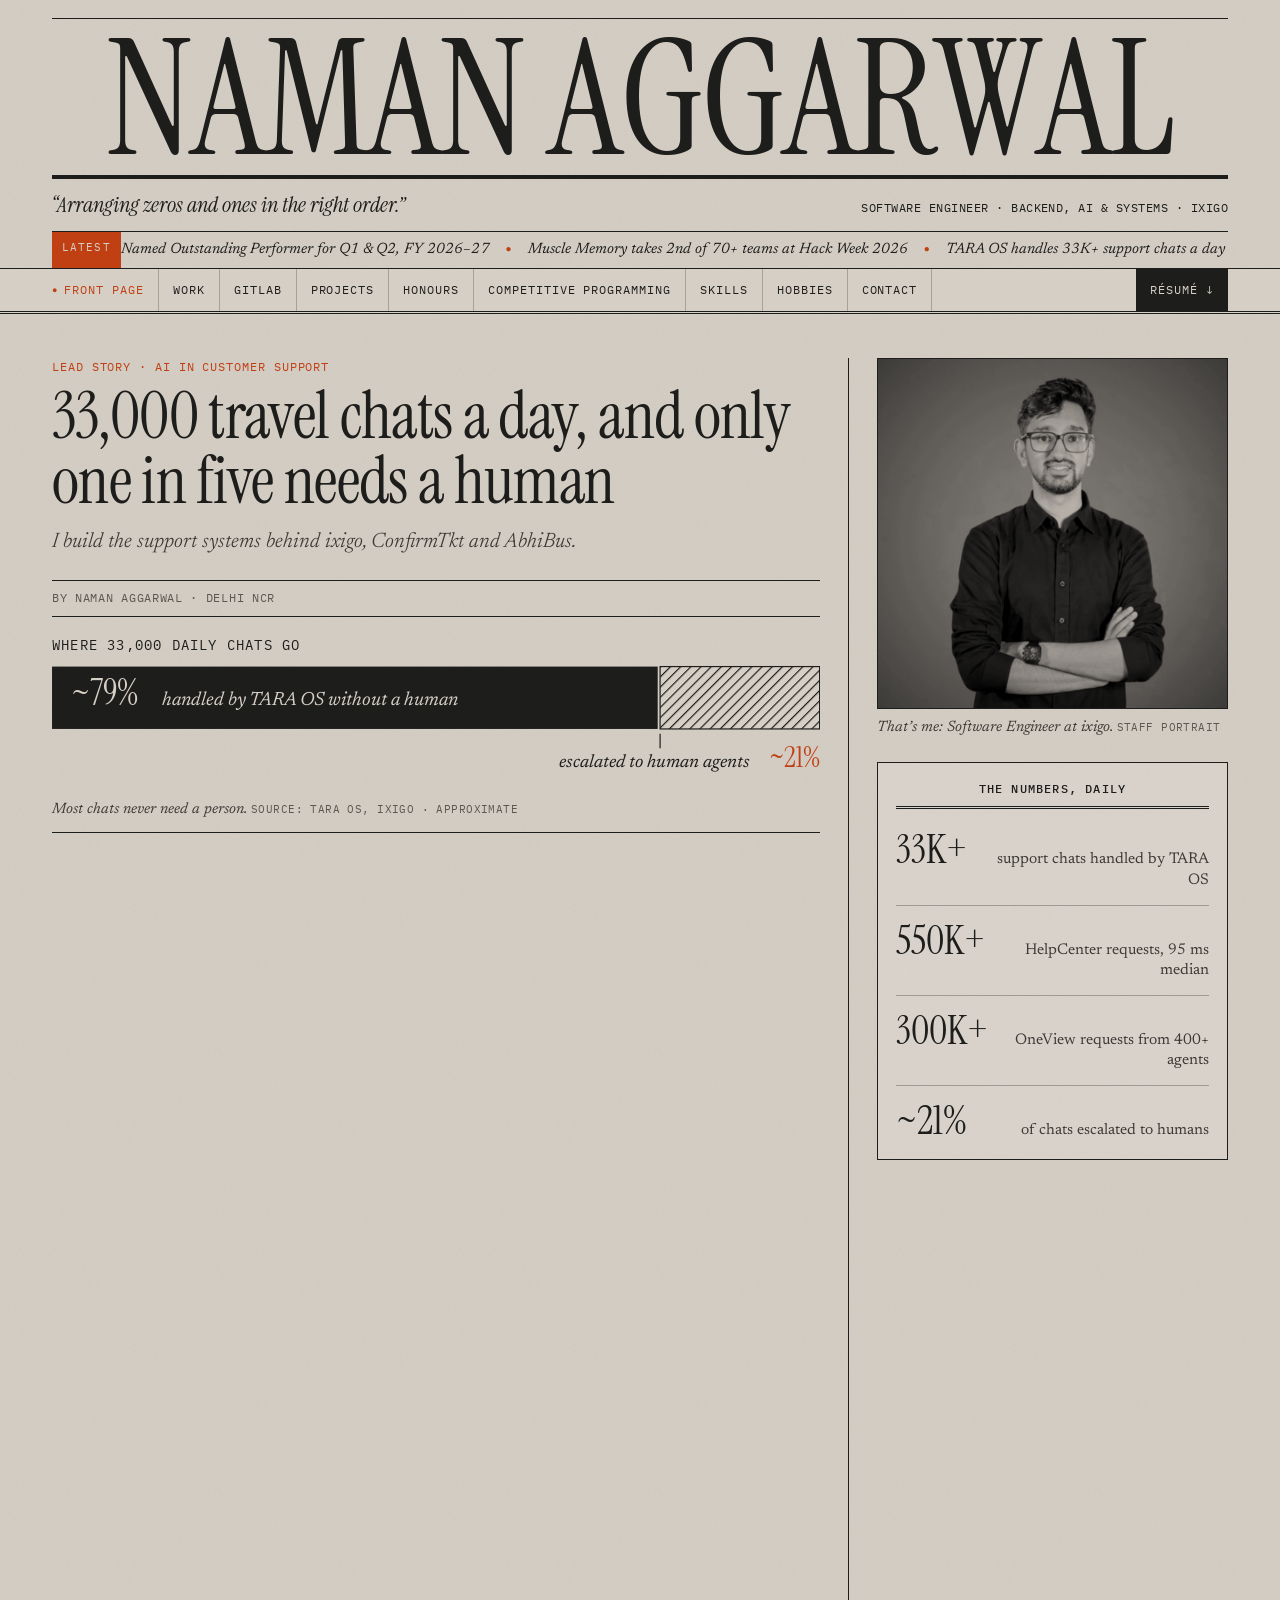
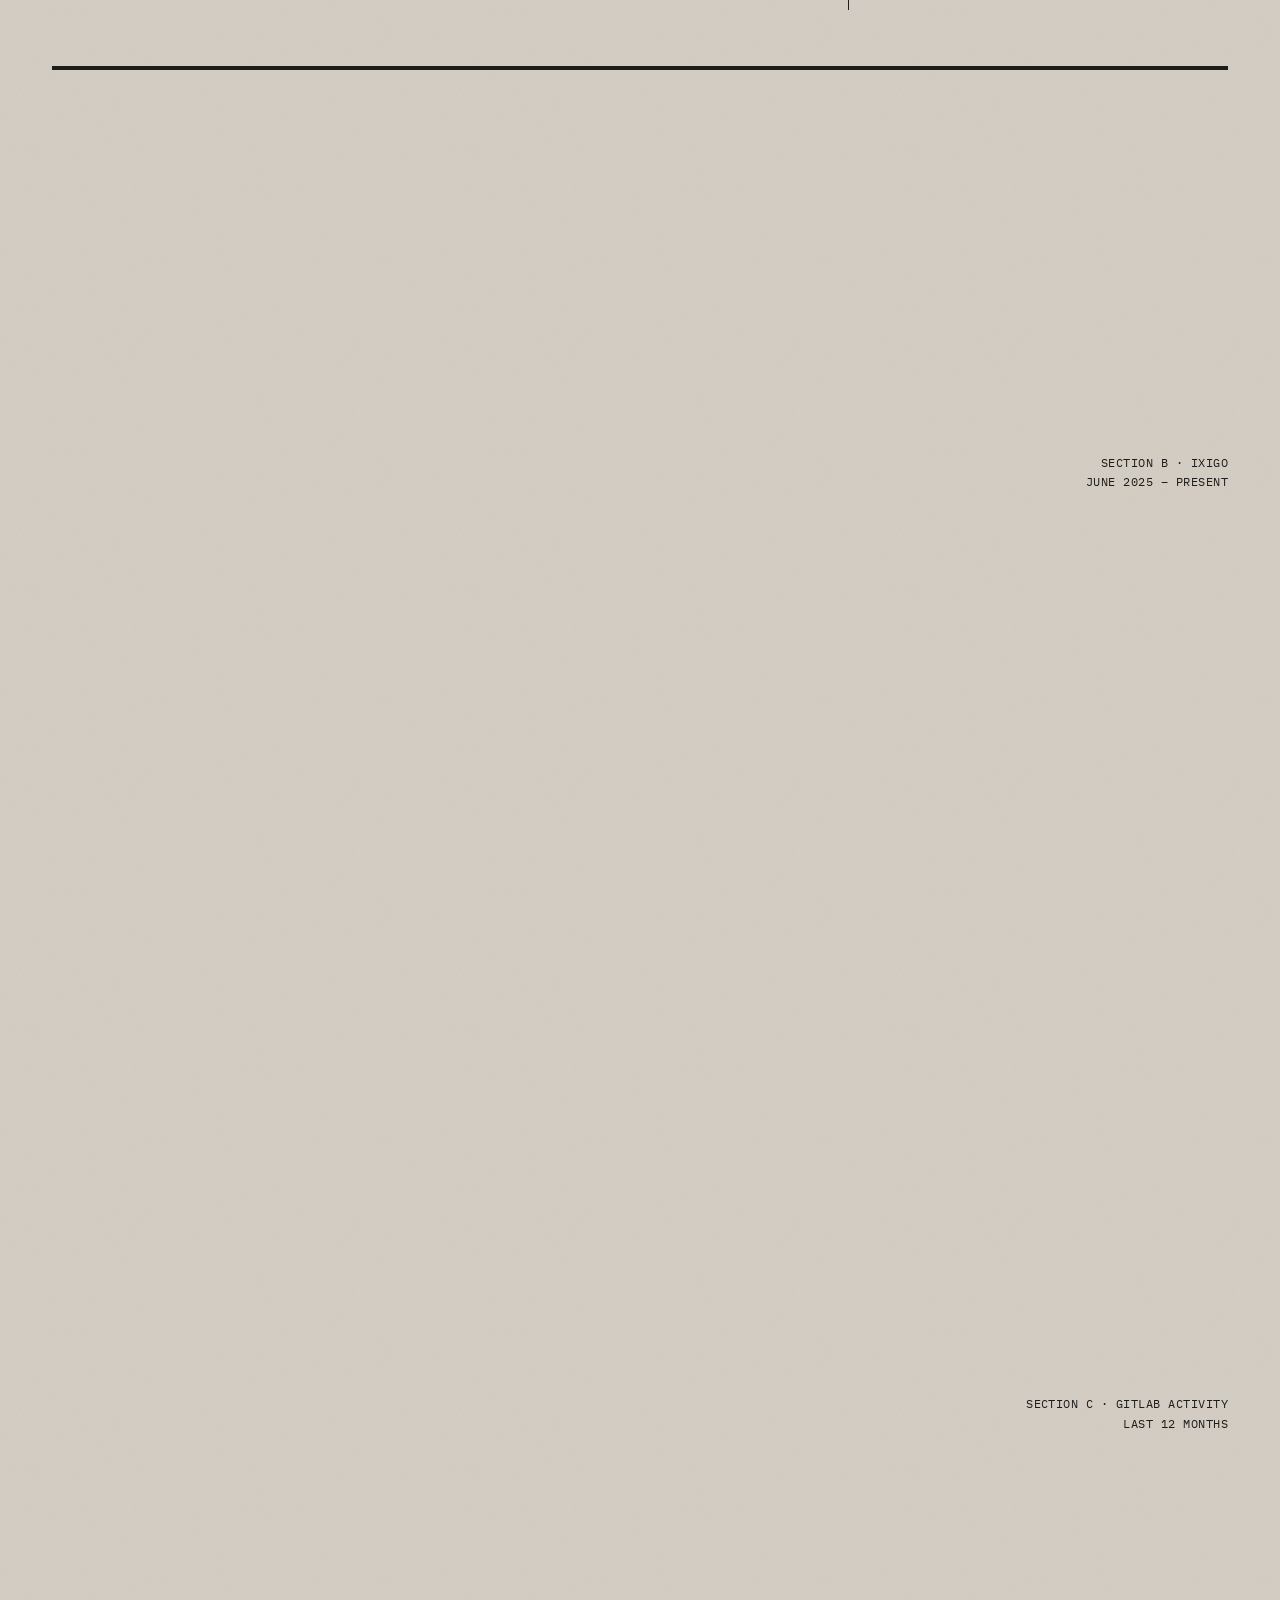
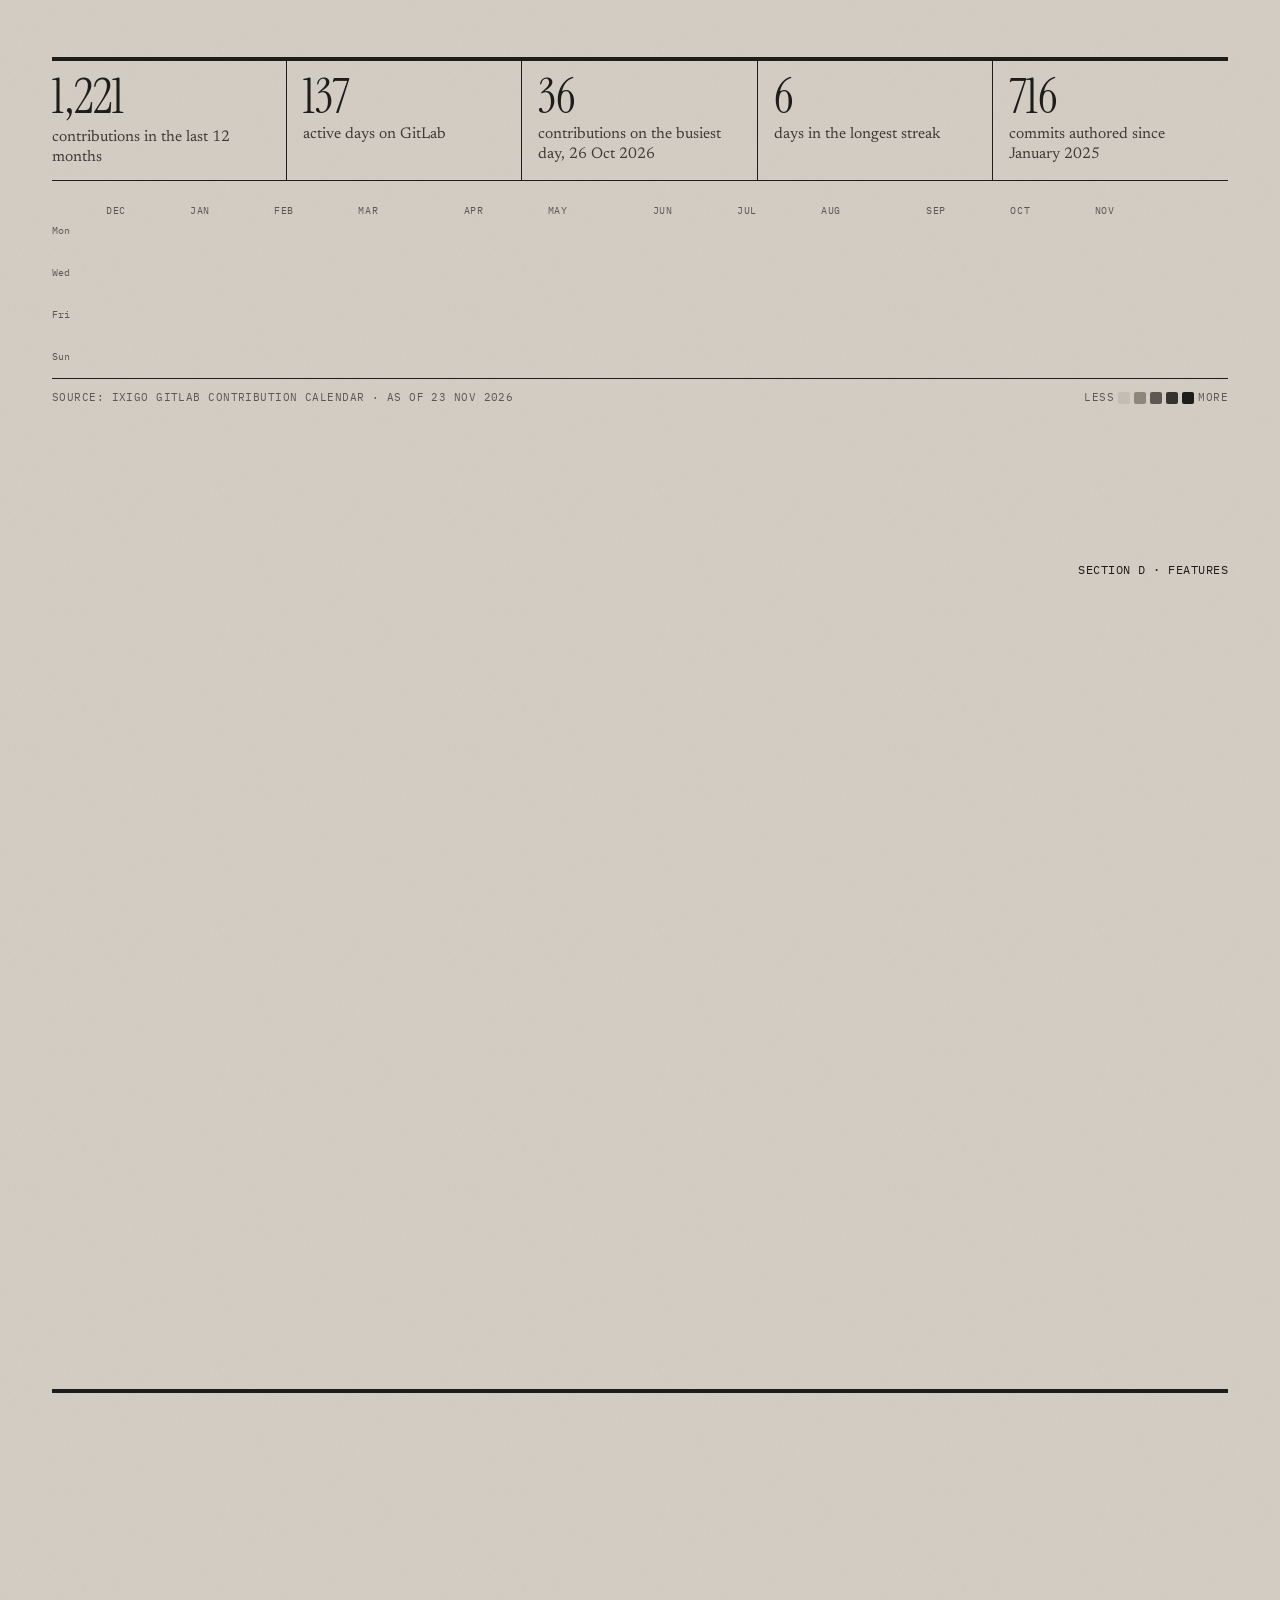
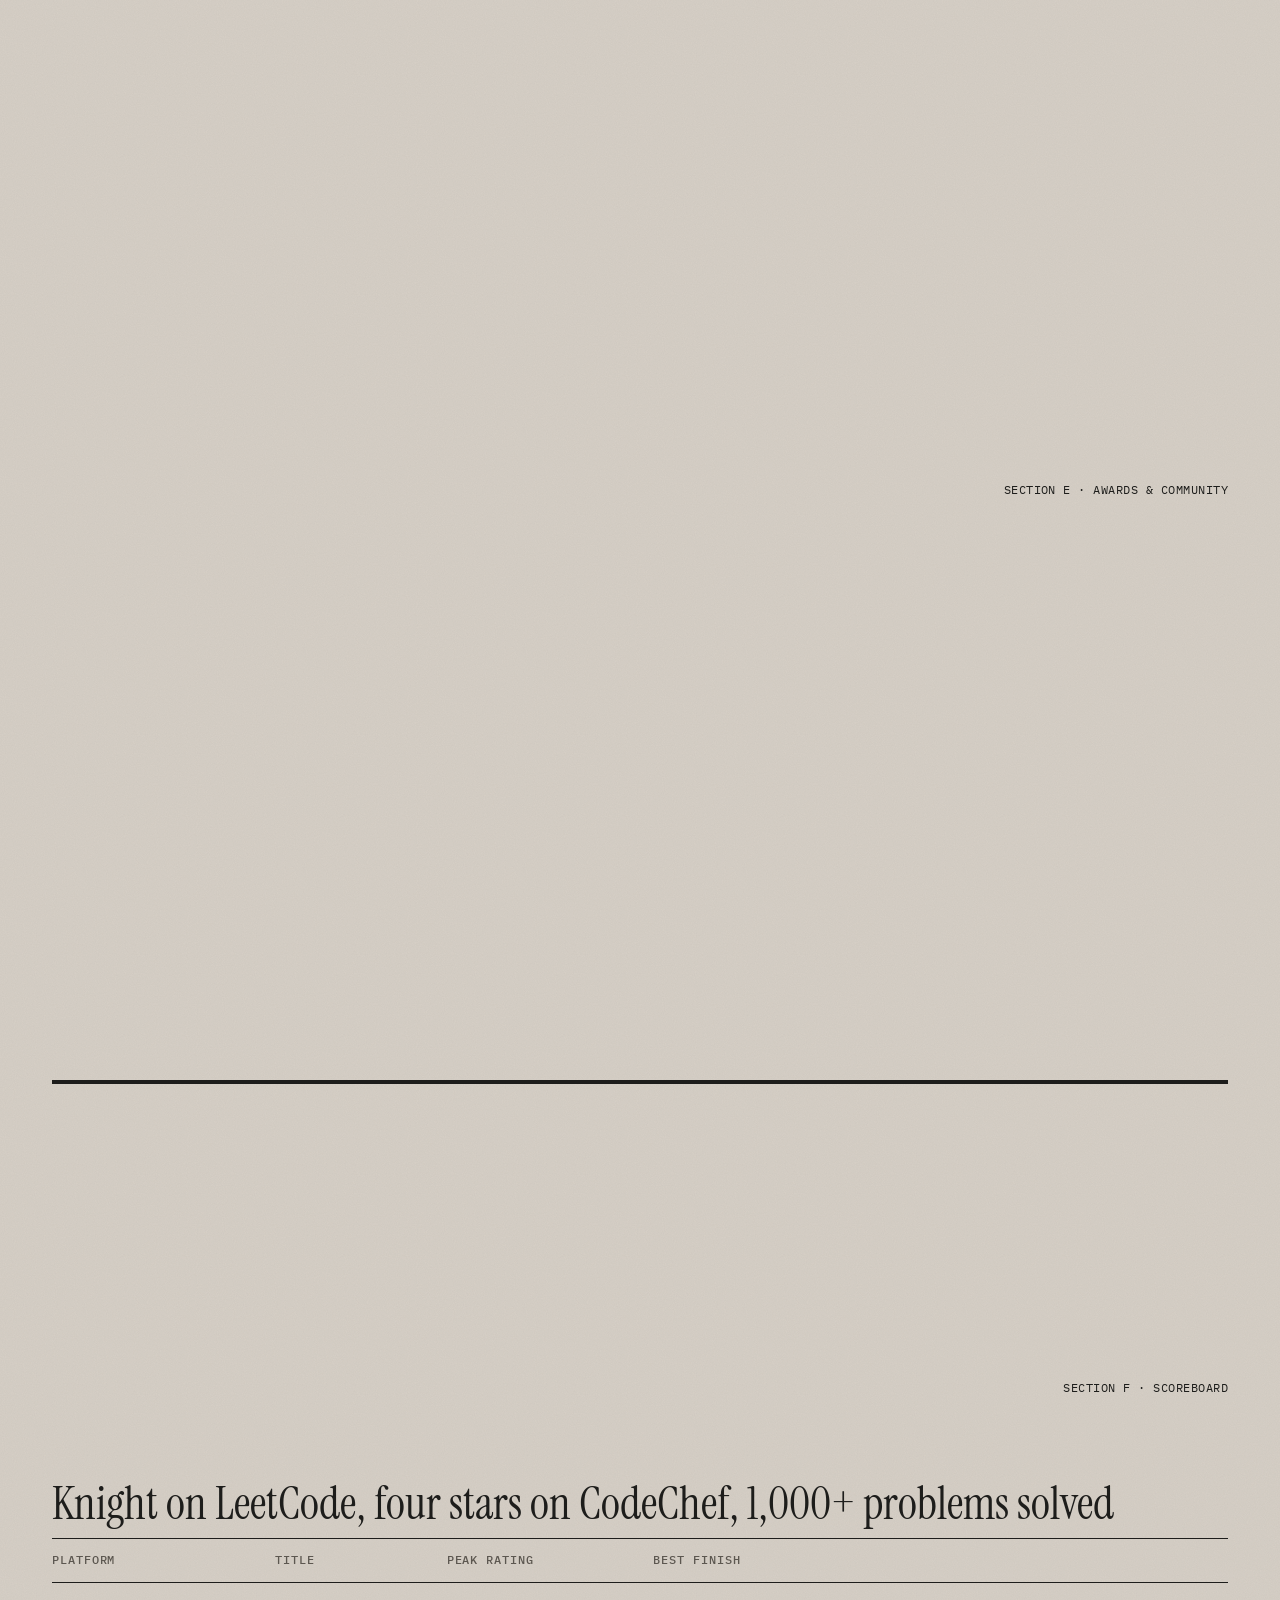
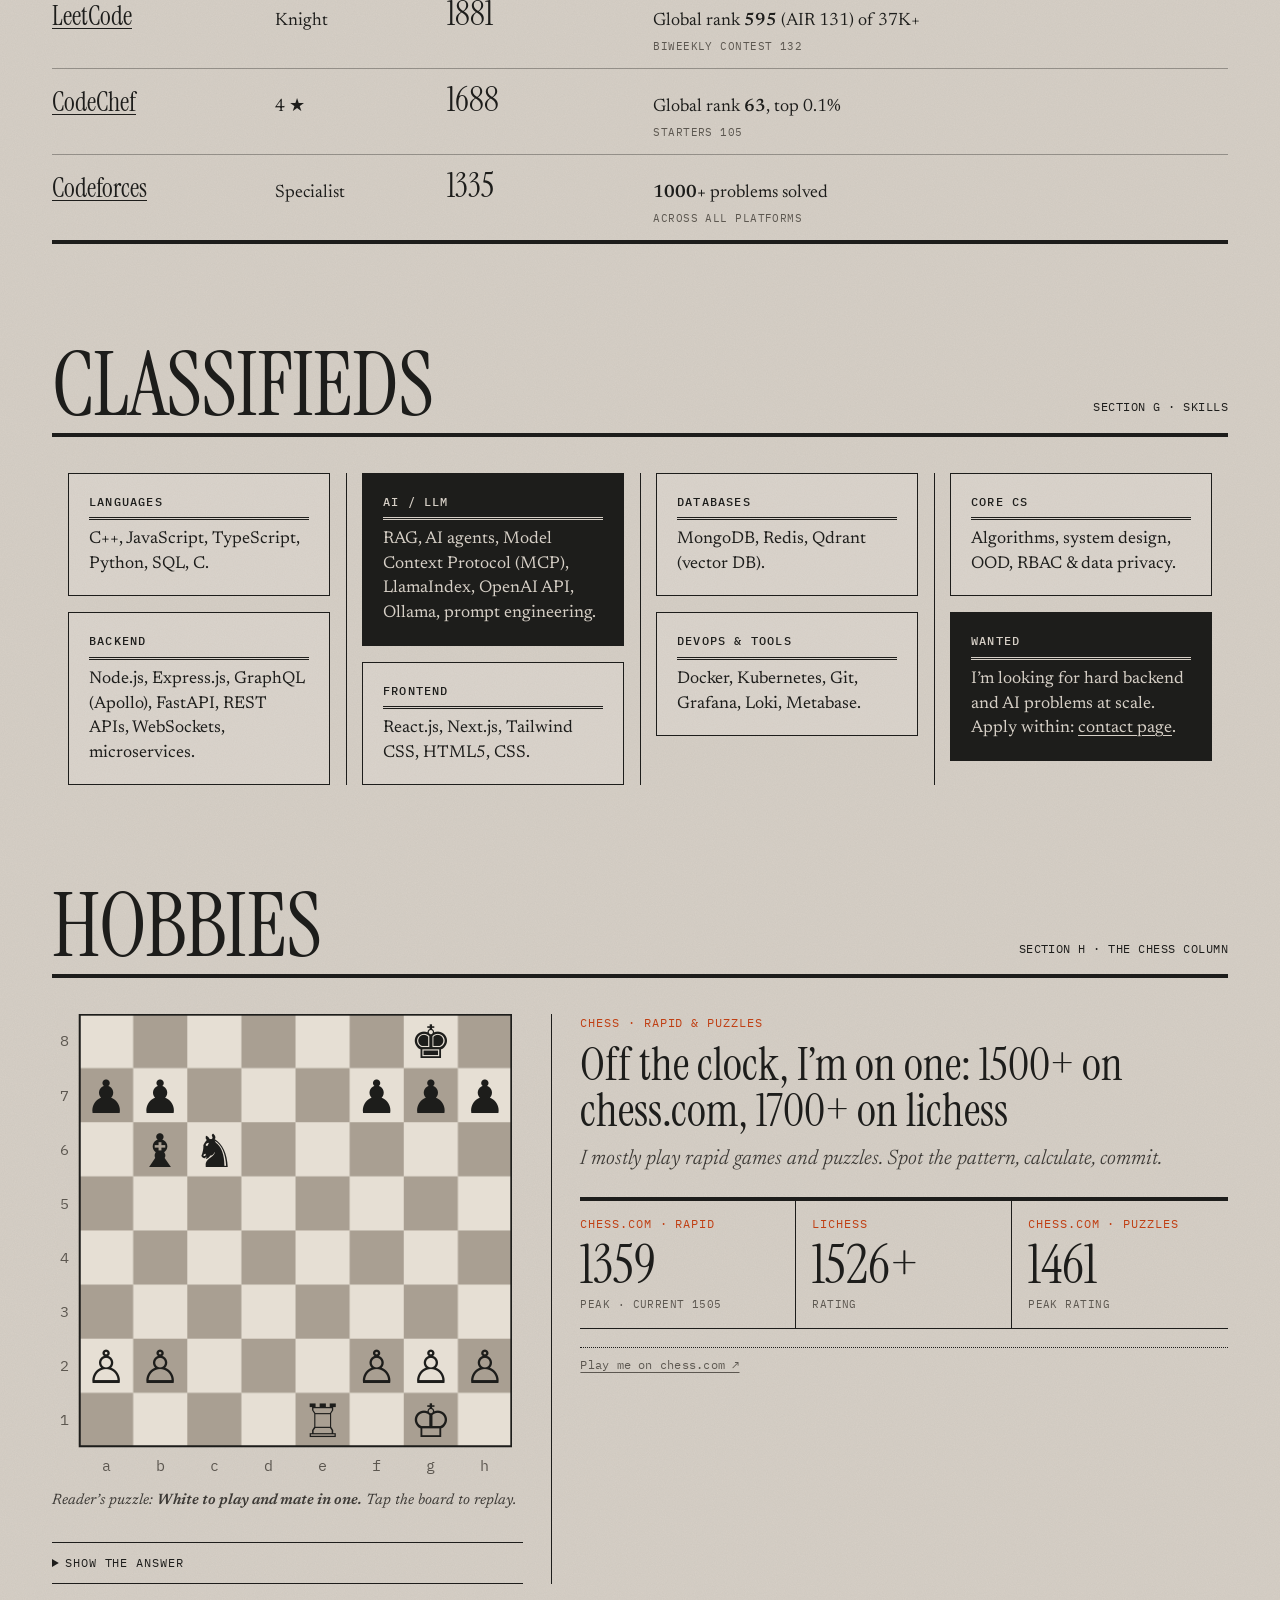
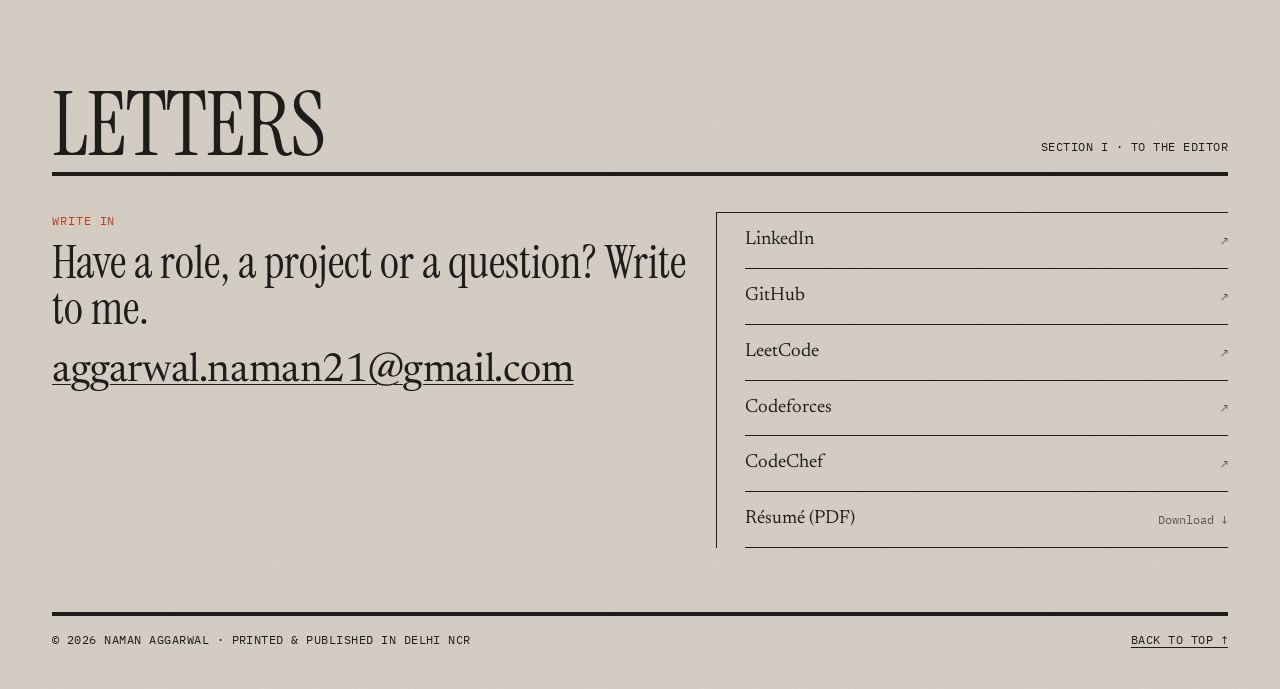
==== commit 41a7dd8f: "Add 3D spinning-newspaper intro The front page spins in out of the dark, lands, then zooms into the " ====
--- a/index.html
+++ b/index.html
@@ -15,14 +15,14 @@
   (function () {
     var d = document.documentElement;
     d.classList.add('js');
-    // Printing-press intro: once per browser, never for reduced-motion visitors. Add ?print to the URL to replay it.
+    // Spinning-newspaper intro: once per browser session, never for reduced-motion visitors. Add ?intro to the URL to replay it.
     var skip = false;
     try {
       var reduce = window.matchMedia && matchMedia('(prefers-reduced-motion: reduce)').matches;
-      var force = /[?&]print\b/.test(location.search);
+      var force = /[?&](intro|print)\b/.test(location.search);
       var seen = false;
       // if storage is unavailable we can't remember a visit, so don't replay the intro every time
-      try { seen = localStorage.getItem('printed') === '1'; } catch (e) { seen = true; }
+      try { seen = sessionStorage.getItem('intro-seen') === '1'; } catch (e) { seen = true; }
       skip = reduce || (seen && !force);
     } catch (e) {}
     if (skip) d.classList.add('no-press');
@@ -361,42 +361,60 @@
   }
   @media (max-width: 719px) { .pen-note { display: none; } }
 
-  /* ---------- Printing-press intro ---------- */
+  /* ---------- Spinning-newspaper intro (real-time 3D) ---------- */
   .press {
-    position: fixed; inset: 0; z-index: 100;
-    background-color: var(--paper);
-    background-image: inherit;
-    transform: translateY(0);
-    will-change: transform;
+    position: fixed; inset: 0; z-index: 100; overflow: hidden;
+    display: grid; place-items: center;
+    background: radial-gradient(ellipse at 50% 42%, #3b3733 0%, #1d1d1b 55%, #0f0e0d 100%);
+    perspective: 1400px; perspective-origin: 50% 40%;
   }
   .no-press .press { display: none; }
-  .press.go { transform: translateY(calc(100% + 40px)); transition: transform 1.1s cubic-bezier(.65,0,.35,1); }
-  /* while the press runs, hold the masthead's own animation until the roller has passed it */
+  .press.skip { opacity: 0; transition: opacity .2s ease; }
+  .press.zoom { opacity: 0; transition: opacity .5s ease .35s; }
+  .paper {
+    position: relative; container-type: inline-size;
+    width: min(86vw, 58vh); aspect-ratio: .72;
+    display: flex; flex-direction: column; gap: 1.8cqw; padding: 4.5cqw 5cqw;
+    background-color: var(--paper); color: var(--ink);
+    box-shadow: 0 40px 90px rgba(0,0,0,.55), 0 8px 20px rgba(0,0,0,.35);
+    transform-style: preserve-3d; backface-visibility: hidden;
+    animation: paper-in 1.75s cubic-bezier(.16,.8,.3,1) both;
+  }
+  /* fold crease and a little light falling across the sheet */
+  .paper::after {
+    content: ""; position: absolute; inset: 0; pointer-events: none;
+    background:
+      linear-gradient(to bottom, transparent 49.4%, rgba(0,0,0,.12) 50%, rgba(255,255,255,.28) 50.5%, transparent 51.4%),
+      linear-gradient(125deg, rgba(255,255,255,.22) 0%, transparent 38%, transparent 62%, rgba(0,0,0,.14) 100%);
+  }
+  .press.zoom .paper { animation: none; transform: scale(var(--zoom, 3)); transition: transform .8s cubic-bezier(.6,0,.3,1); }
+  @keyframes paper-in {
+    0%   { transform: translate3d(0, 0, -2800px) rotateX(42deg) rotateZ(-1080deg); opacity: 0; }
+    14%  { opacity: 1; }
+    74%  { transform: translate3d(0, 0, 70px) rotateX(7deg) rotateZ(4deg); }
+    88%  { transform: translate3d(0, 0, -8px) rotateX(-2deg) rotateZ(-1.2deg); }
+    100% { transform: translate3d(0, 0, 0) rotateX(0) rotateZ(0); opacity: 1; }
+  }
+  .paper-ears { display: flex; justify-content: space-between; font-family: var(--mono); font-size: 1.7cqw; letter-spacing: .08em; text-transform: uppercase; border-bottom: .25cqw solid var(--rule); padding-bottom: 1cqw; }
+  .paper-mast { font-family: var(--display); text-transform: uppercase; text-align: center; white-space: nowrap; font-size: 13.4cqw; line-height: .85; letter-spacing: -.015em; }
+  .paper-rule { border-top: .9cqw solid var(--rule); }
+  .paper-motto { display: flex; justify-content: space-between; align-items: baseline; gap: 2cqw; font-family: var(--display); font-style: italic; font-size: 2.6cqw; border-bottom: .25cqw solid var(--rule); padding-bottom: 1.2cqw; }
+  .paper-motto span { font-family: var(--mono); font-style: normal; font-size: 1.5cqw; letter-spacing: .06em; text-transform: uppercase; }
+  .paper-head { font-family: var(--display); font-size: 6.4cqw; line-height: 1; text-wrap: balance; }
+  .paper-body { flex: 1; min-height: 0; display: grid; grid-template-columns: 2fr 1fr; gap: 3cqw; }
+  .paper-cols { display: grid; grid-template-columns: 1fr 1fr; gap: 2.5cqw; }
+  .paper-cols i, .paper-side i { display: block; background: repeating-linear-gradient(to bottom, rgba(29,29,27,.4) 0 .55cqw, transparent .55cqw 1.7cqw); }
+  .paper-side { display: flex; flex-direction: column; gap: 2cqw; }
+  .paper-photo { aspect-ratio: 1; background: #8f867b url("assets/portrait.jpg") center 30% / cover no-repeat; filter: grayscale(1) contrast(1.1); }
+  .paper-side i { flex: 1; }
+  .press-hint { position: absolute; left: 0; right: 0; bottom: max(24px, env(safe-area-inset-bottom, 0px)); text-align: center; font-family: var(--mono); font-size: 10px; letter-spacing: .25em; text-transform: uppercase; color: rgba(214,207,198,.55); }
+  /* while the intro runs, hold the masthead's own animation until the page is revealed */
   @media (prefers-reduced-motion: no-preference) {
-    .js:not(.no-press) .masthead .ch { animation-delay: calc(var(--i) * 45ms + 750ms); }
-    .js:not(.no-press) header .rule-thick { animation-delay: 1.1s; }
-    .js:not(.no-press) header .rule { animation-delay: .7s; }
-    .js:not(.no-press) .motto, .js:not(.no-press) .ticker { animation-delay: 1.4s; }
-  }
-  .press.skip { opacity: 0; transition: opacity .2s ease; }
-  .press-roller {
-    position: absolute; left: -2%; right: -2%; top: -15px; height: 30px; border-radius: 15px;
-    background: linear-gradient(to bottom, #4a4540 0%, #1d1d1b 30%, #3b3733 52%, #121211 78%, #2a2724 100%);
-    box-shadow: 0 10px 22px rgba(29,29,27,.32), 0 2px 0 rgba(29,29,27,.5);
-  }
-  /* wet-ink sheen left on the page just above the roller */
-  .press-roller::before {
-    content: ""; position: absolute; left: 0; right: 0; bottom: 100%; height: 70px; pointer-events: none;
-    background: linear-gradient(to top, rgba(29,29,27,.16), rgba(29,29,27,0));
-  }
-  .press-label {
-    position: absolute; top: 46%; left: 0; right: 0; text-align: center;
-    font-family: var(--mono); font-size: 12px; letter-spacing: .3em; text-transform: uppercase; color: var(--muted);
-  }
-  .press-title::after { content: ""; display: inline-block; width: 2em; text-align: left; animation: dots 1.2s steps(4, end) infinite; }
-  .press-title::before { content: ""; display: inline-block; width: 2em; }
-  @keyframes dots { 0% { content: ""; } 25% { content: "."; } 50% { content: ".."; } 75% { content: "..."; } }
-  .press-hint { display: block; margin-top: 10px; font-size: 10px; letter-spacing: .2em; opacity: .7; }
+    .js:not(.no-press) .masthead .ch { animation-delay: calc(var(--i) * 45ms + 2150ms); }
+    .js:not(.no-press) header .rule { animation-delay: 2.05s; }
+    .js:not(.no-press) header .rule-thick { animation-delay: 2.45s; }
+    .js:not(.no-press) .motto, .js:not(.no-press) .ticker { animation-delay: 2.75s; }
+  }
 
   /* ---------- Ticker ---------- */
   .ticker { display: flex; align-items: stretch; border-top: 1px solid var(--rule); overflow: hidden; }
@@ -528,8 +546,18 @@
 </head>
 <body>
 <div class="press" aria-hidden="true">
-  <div class="press-roller"></div>
-  <div class="press-label"><span class="press-title">Going to press</span><span class="press-hint">click to skip</span></div>
+  <div class="paper">
+    <div class="paper-ears"><span>Vol. I</span><span>Delhi NCR edition</span><span>Late city</span></div>
+    <div class="paper-mast">Naman Aggarwal</div>
+    <div class="paper-rule"></div>
+    <div class="paper-motto">“Arranging zeros and ones in the right order.”<span>Software Engineer · ixigo</span></div>
+    <div class="paper-head">33,000 travel chats a day, and only one in five needs a human</div>
+    <div class="paper-body">
+      <div class="paper-cols"><i></i><i></i></div>
+      <div class="paper-side"><div class="paper-photo"></div><i></i></div>
+    </div>
+  </div>
+  <span class="press-hint">Click to skip</span>
 </div>
 
 <header class="wrap" id="top">
@@ -1012,17 +1040,19 @@
 </main>
 
 <script>
-  // Printing-press intro: the roller sweeps down and "prints" the page behind it.
+  // Spinning-newspaper intro: the front page spins in out of the dark, lands, then zooms into the real page.
   (function () {
     var press = document.querySelector('.press');
     if (!press) return;
     if (document.documentElement.classList.contains('no-press')) { press.remove(); return; }
-    try { localStorage.setItem('printed', '1'); } catch (e) {}
+    try { sessionStorage.setItem('intro-seen', '1'); } catch (e) {}
+    var paper = press.querySelector('.paper');
     var events = ['click', 'keydown', 'wheel', 'touchstart'];
-    var done = false;
+    var done = false, timers = [];
     function finish(skipped) {
       if (done) return;
       done = true;
+      timers.forEach(clearTimeout);
       events.forEach(function (ev) { window.removeEventListener(ev, onSkip, true); });
       if (skipped) {
         press.classList.add('skip');
@@ -1036,12 +1066,14 @@
       finish(true);
     }
     events.forEach(function (ev) { window.addEventListener(ev, onSkip, { capture: true, passive: ev !== 'click' }); });
-    setTimeout(function () {
-      if (done) return;
-      press.classList.add('go');
-      press.addEventListener('transitionend', function () { finish(false); }, { once: true });
-      setTimeout(function () { finish(false); }, 1500); // safety net
-    }, 500);
+    timers.push(setTimeout(function () {
+      // zoom far enough that the sheet covers the whole screen, then fade into the page
+      var r = paper.getBoundingClientRect();
+      var z = Math.max(window.innerWidth / r.width, window.innerHeight / r.height) * 1.25;
+      press.style.setProperty('--zoom', z.toFixed(2));
+      press.classList.add('zoom');
+    }, 1950));
+    timers.push(setTimeout(function () { finish(false); }, 2900));
   })();
 
   // Footer year.
@@ -1257,7 +1289,7 @@
     setTimeout(function () {
       document.querySelectorAll('.reveal, .flag, .infographic, .diagram, .board, .cal').forEach(function (el) { io.observe(el); });
       counters.forEach(function (el) { io.observe(el); });
-    }, pressing ? 800 : 0);
+    }, pressing ? 2100 : 0);
   })();
 
   // Editor's red pen: hand-drawn circles and underlines appear around a few key facts.
@@ -1333,7 +1365,7 @@
         });
       }, { threshold: 1, rootMargin: '0px 0px -12% 0px' });
       var pressing = !document.documentElement.classList.contains('no-press') && document.querySelector('.press');
-      setTimeout(function () { Array.prototype.forEach.call(pens, function (pen) { io.observe(pen); }); }, pressing ? 1300 : 0);
+      setTimeout(function () { Array.prototype.forEach.call(pens, function (pen) { io.observe(pen); }); }, pressing ? 2600 : 0);
     }
 
     // If a number finishes counting after its circle was drawn, refit the circle to the final width.
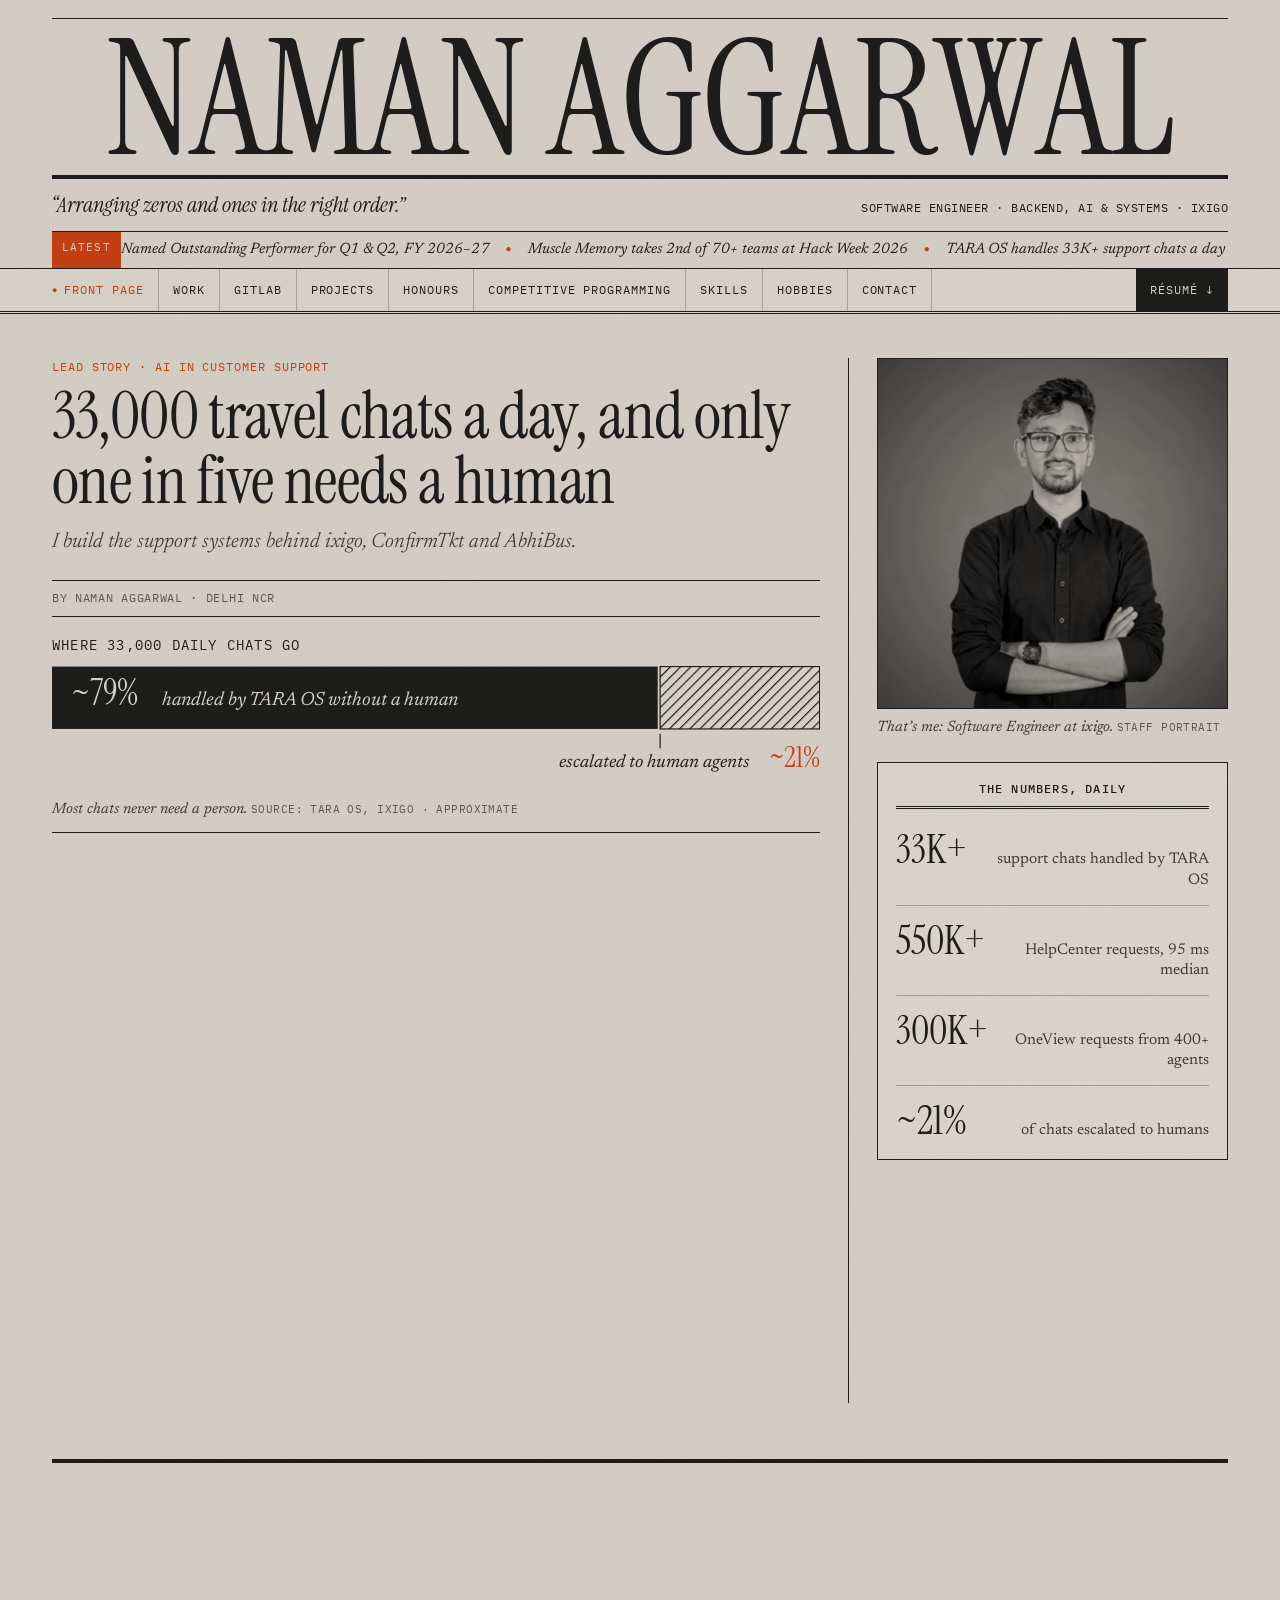
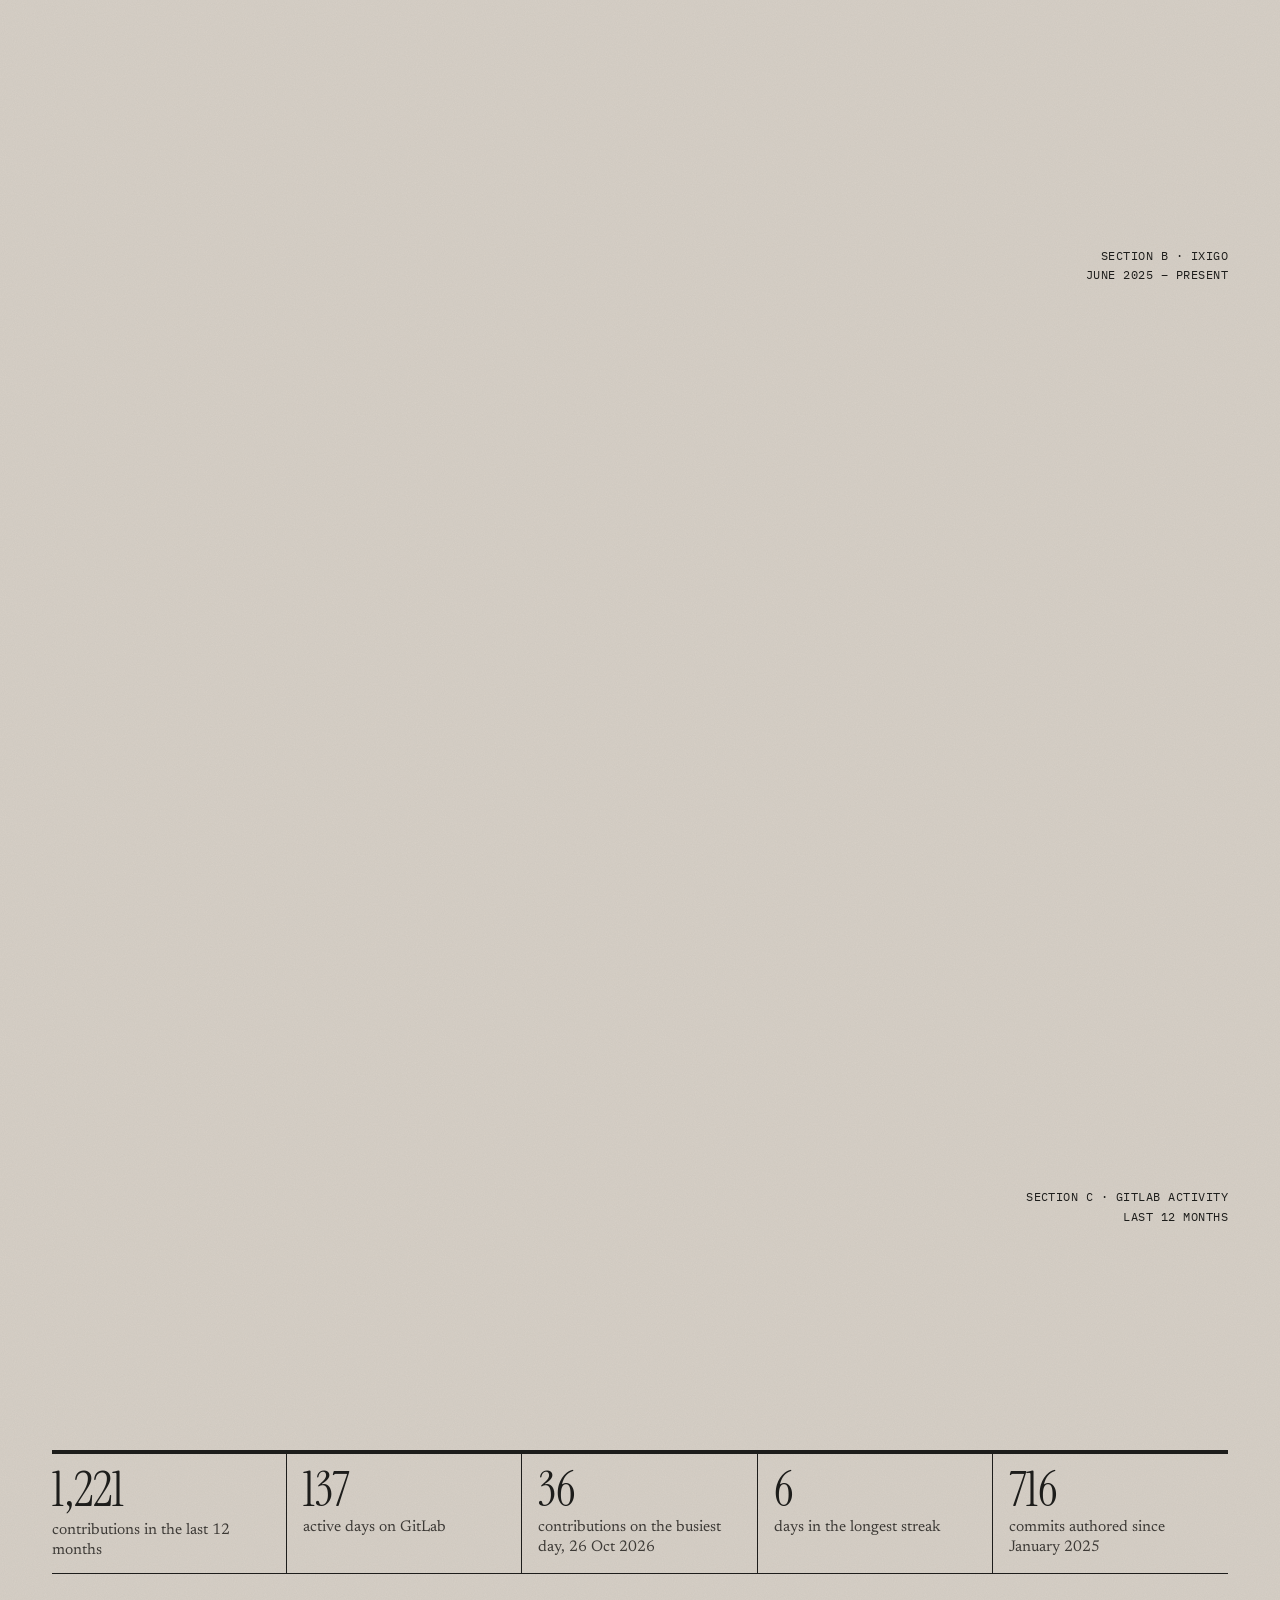
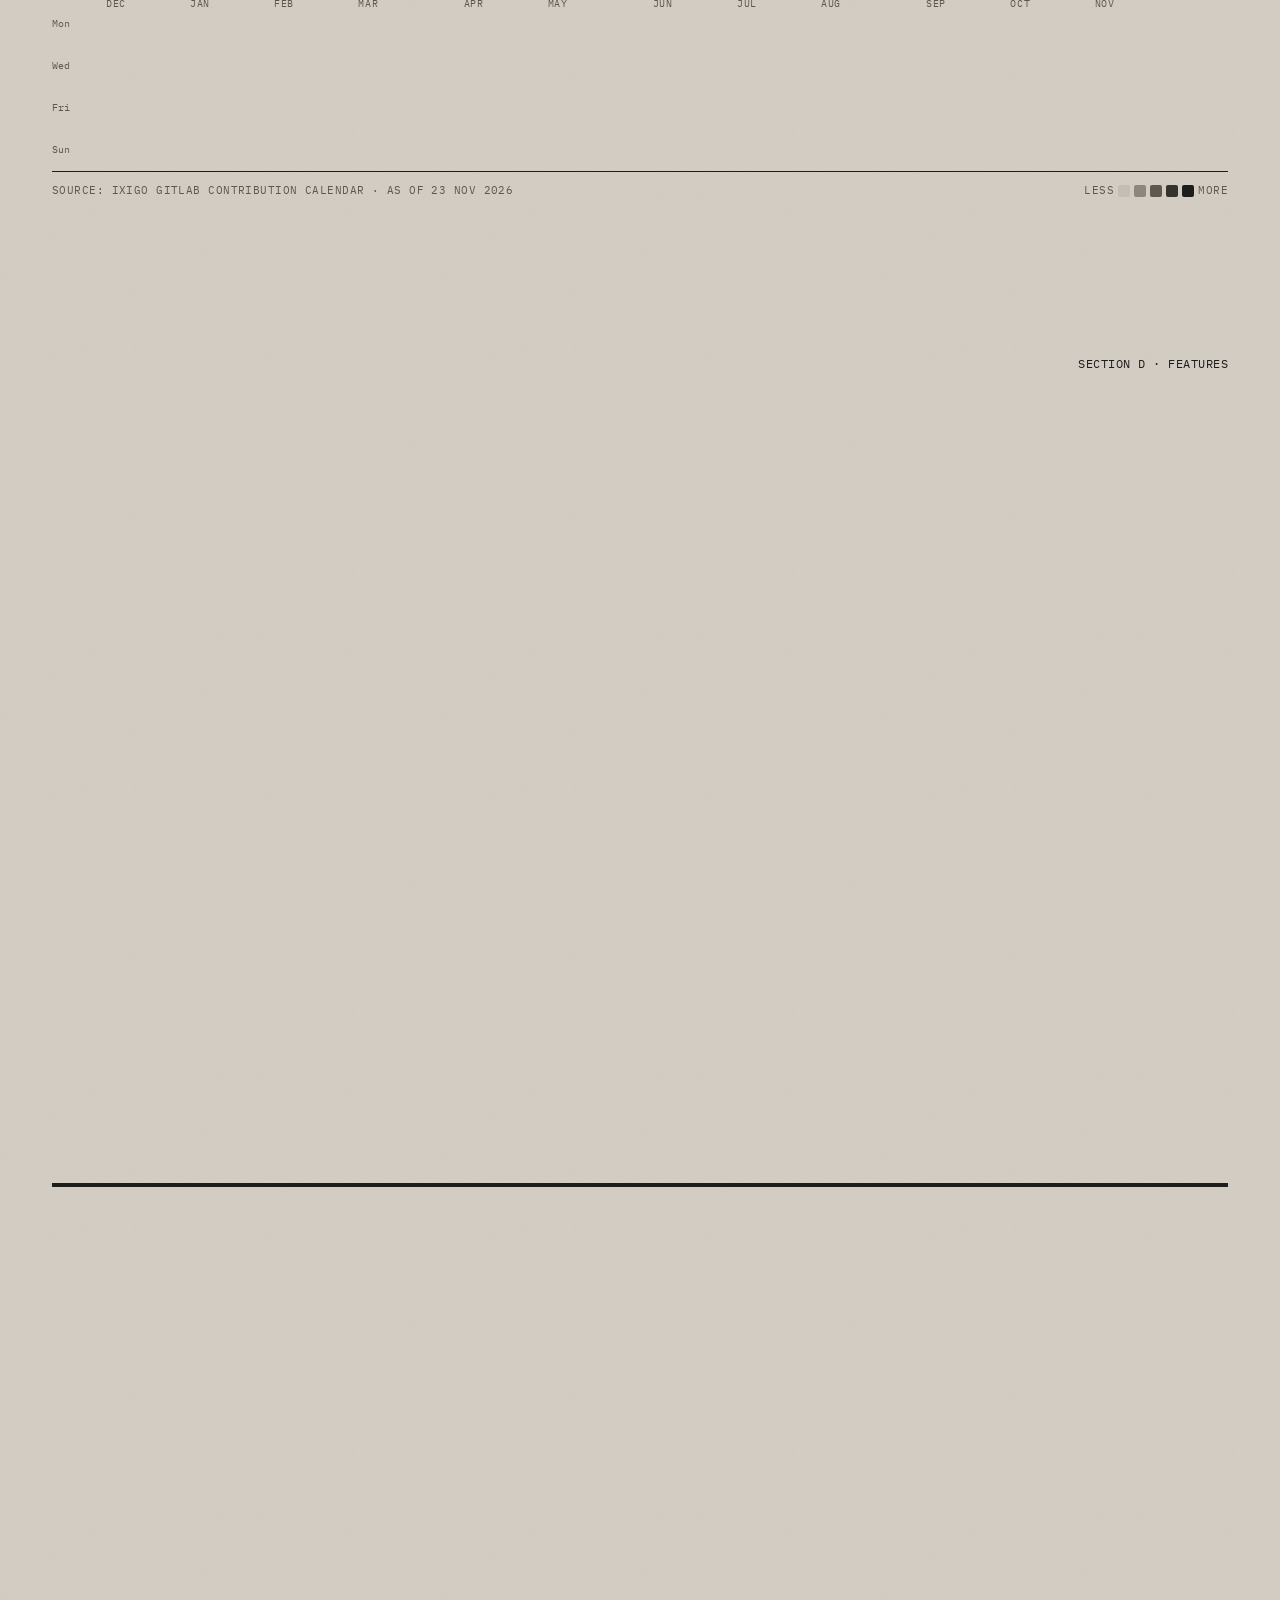
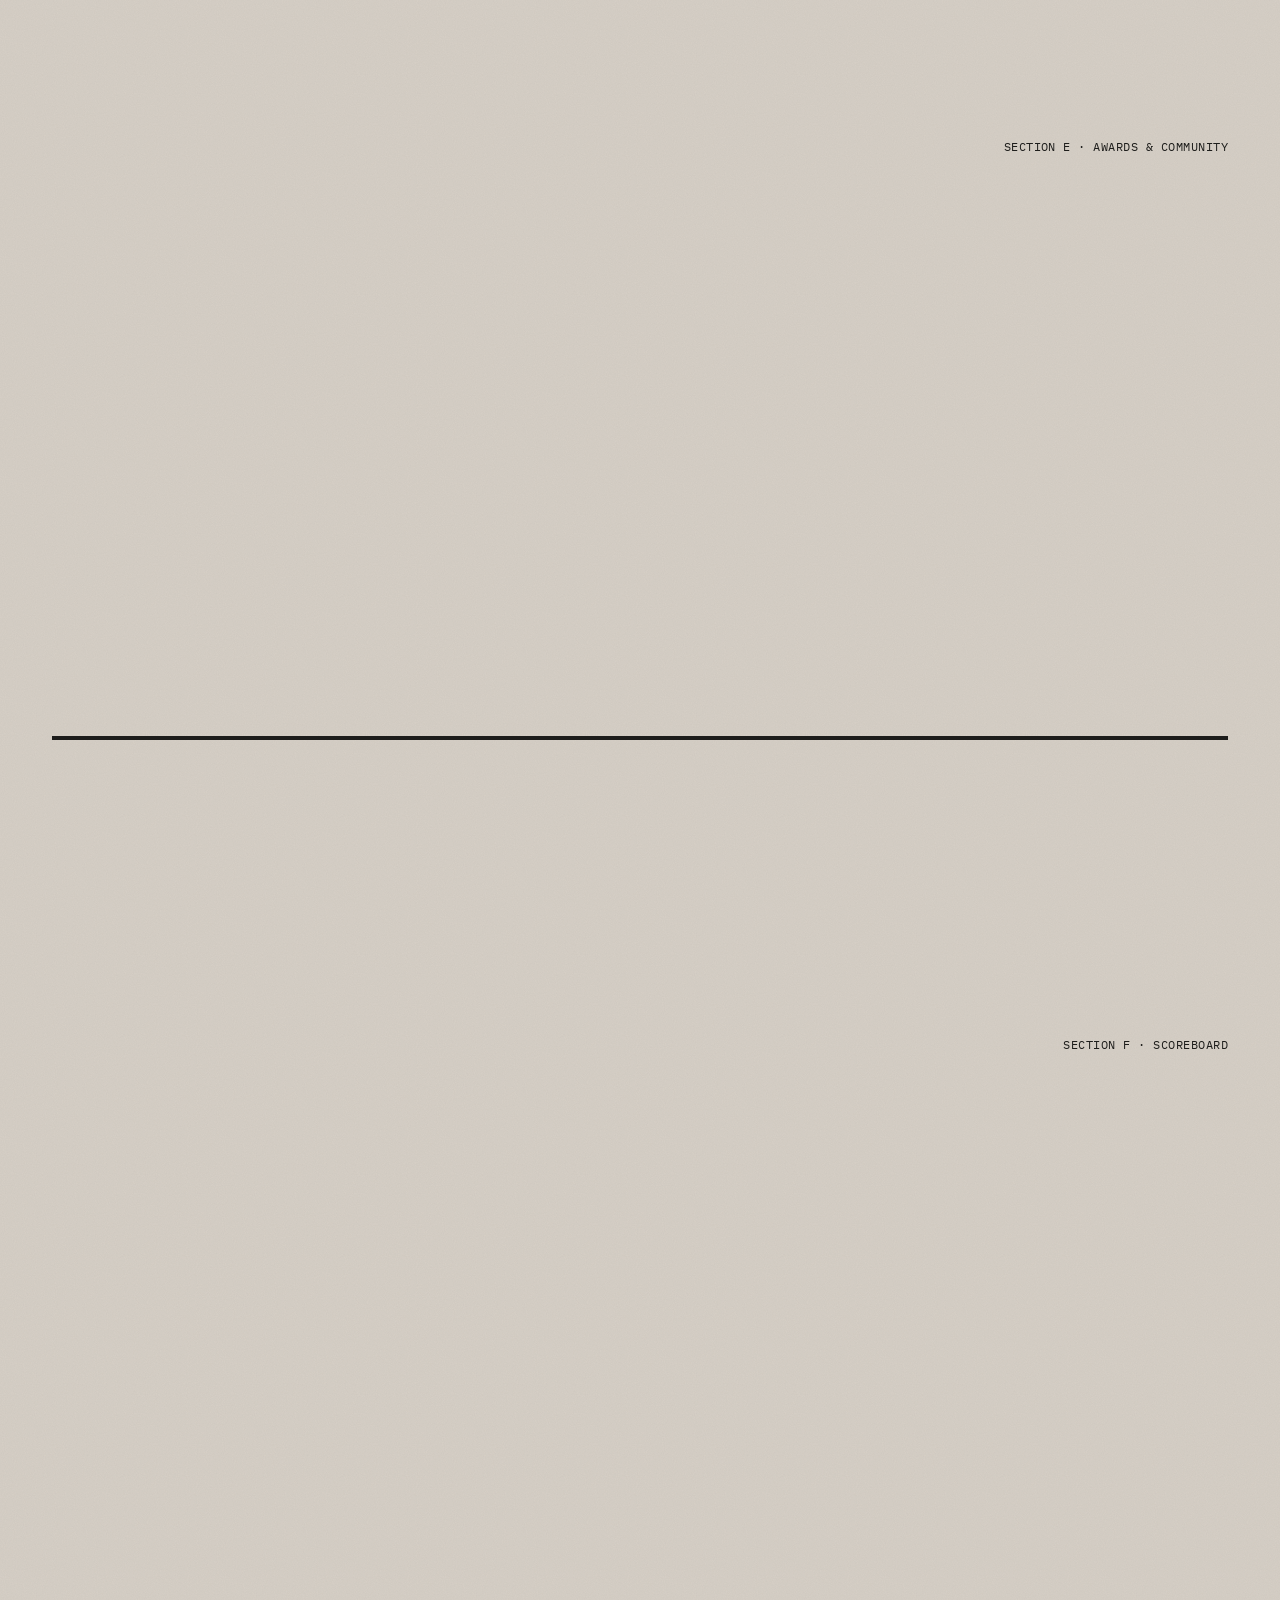
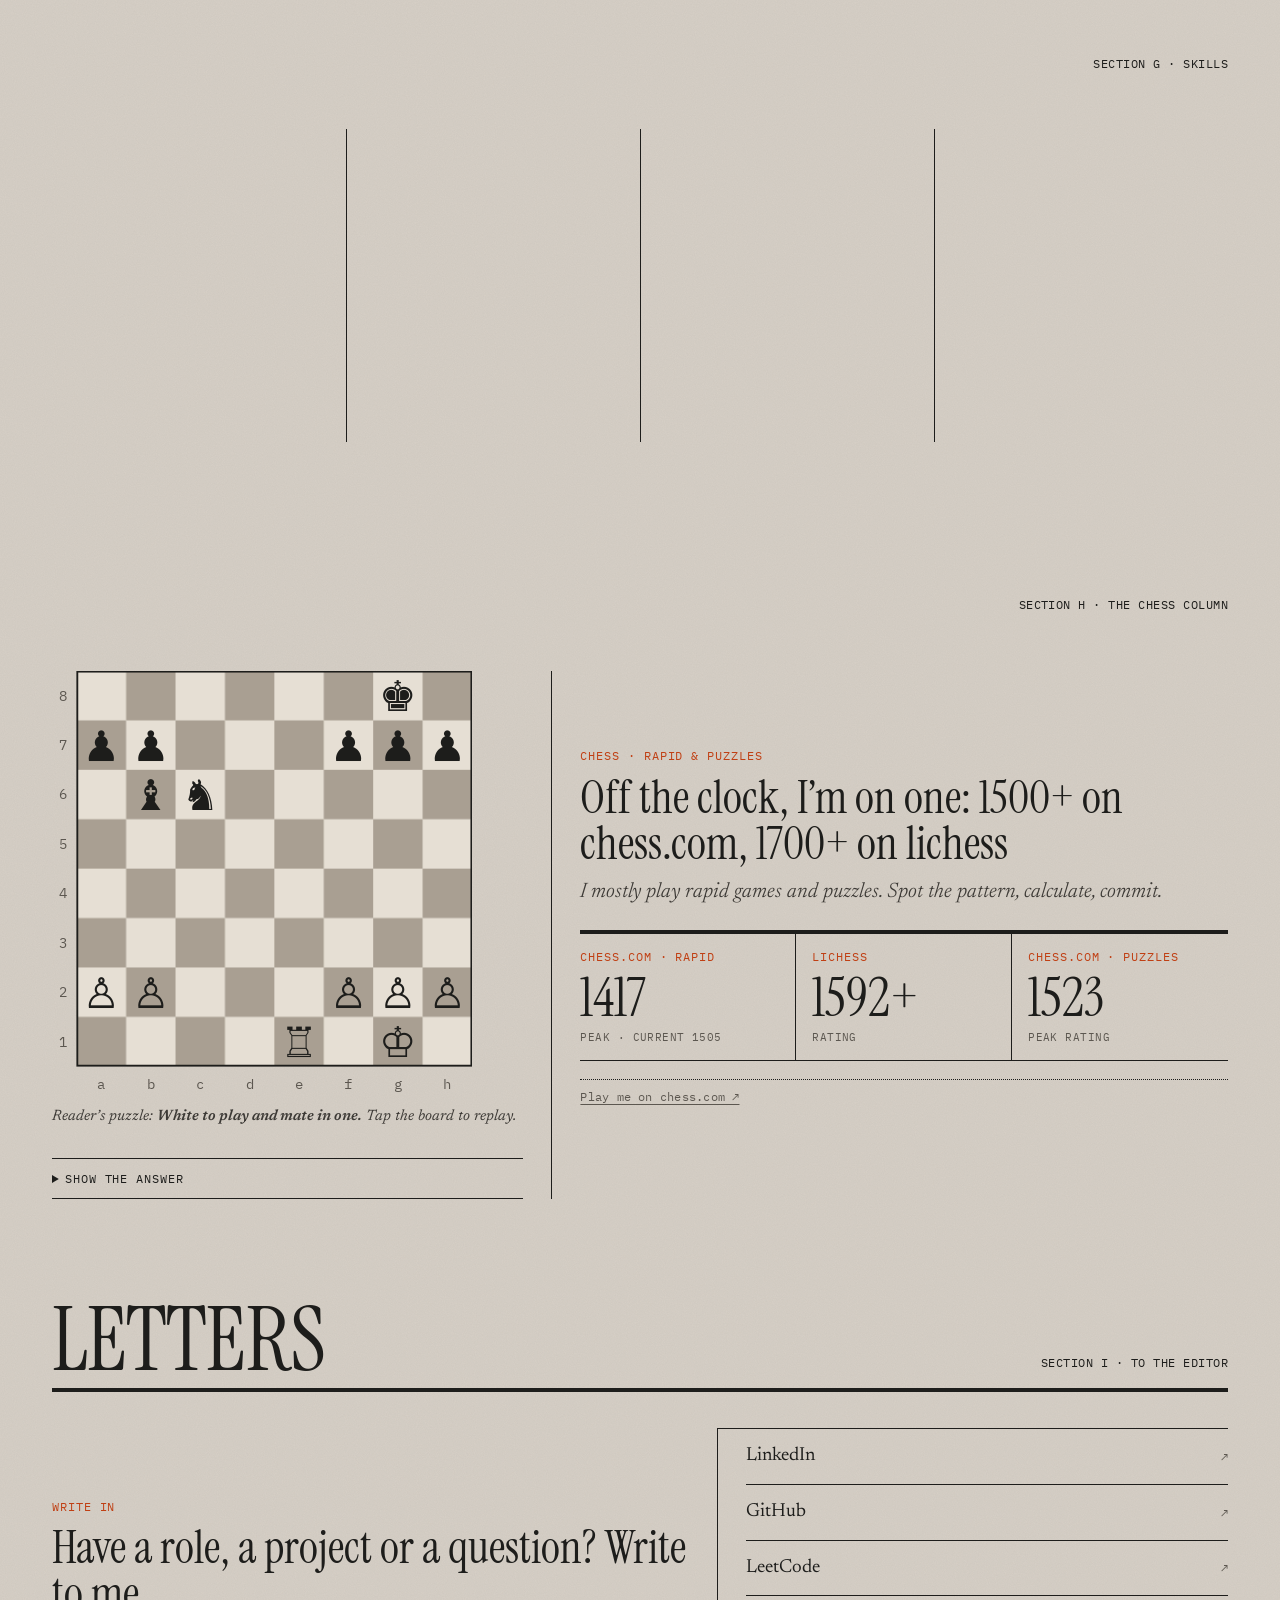
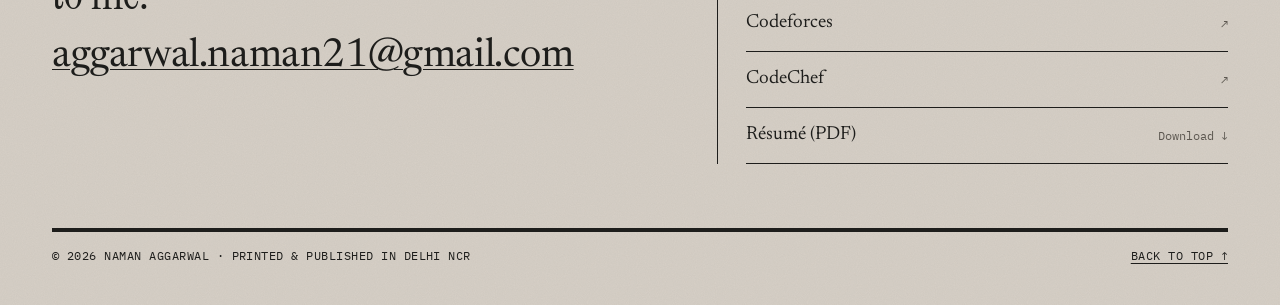
==== commit 781ad6ed: "Balance uneven columns Move the edition index under the lead story, put the side-project diagram bes" ====
--- a/index.html
+++ b/index.html
@@ -186,6 +186,8 @@
   .stat .lbl { font-size: 15.5px; line-height: 1.3; text-align: right; color: var(--ink-soft); }
 
   .index { margin-bottom: 8px; }
+  .lead .index { margin-top: 40px; }
+  @media (min-width: 720px) { .lead .index ol { column-count: 2; column-gap: 32px; } .lead .index li { break-inside: avoid; } }
   .index h3 { font-family: var(--mono); font-weight: 500; font-size: 12px; letter-spacing: .1em; text-transform: uppercase; margin: 0 0 4px; padding-bottom: 6px; border-bottom: 1px solid var(--rule); }
   .index ol { list-style: none; margin: 0; padding: 0; }
   .index li a { display: flex; gap: 8px; align-items: baseline; padding: 7px 0; text-decoration: none; border-bottom: 1px dotted rgba(29,29,27,.5); }
@@ -250,9 +252,9 @@
   .feature .photo { aspect-ratio: 4 / 3; }
   .second-feature { border-top: 4px solid var(--rule); margin-top: 56px; padding-top: 28px; display: grid; grid-template-columns: 1fr; gap: 16px; }
   @media (min-width: 960px) {
-    .second-feature { grid-template-columns: minmax(0, 1fr) minmax(0, 1.6fr); gap: 0; }
-    .second-feature > :first-child { padding-right: 28px; border-right: 1px solid var(--rule); }
-    .second-feature > :last-child { padding-left: 28px; }
+    .second-feature { grid-template-columns: minmax(0, 1.4fr) minmax(0, 1fr); gap: 0; align-items: center; }
+    .second-feature > :first-child { padding-right: 36px; }
+    .second-feature > :last-child { padding-left: 36px; border-left: 1px solid var(--rule); }
   }
   .pull { font-family: var(--display); font-style: italic; font-size: 28px; line-height: 1.15; border-top: 1px solid var(--rule); border-bottom: 1px solid var(--rule); padding: 14px 0; margin: 16px 0; }
   .pull::before { content: "“"; color: var(--accent); }
@@ -294,17 +296,17 @@
   .infographic svg { width: 100%; height: auto; display: block; }
   .logo-fig { margin: 16px 0 4px; }
   .logo-fig .photo { aspect-ratio: 16 / 7; }
-  .diagram { margin-top: 18px; max-width: 340px; }
+  .diagram { margin: 0 auto; max-width: 340px; }
   .diagram svg { width: 100%; height: auto; display: block; }
 
   /* ---------- Hobbies (Chess) ---------- */
   .chess { display: grid; grid-template-columns: 1fr; gap: 24px; }
   @media (min-width: 900px) {
-    .chess { grid-template-columns: minmax(0, 1fr) minmax(0, 1.35fr); gap: 0; }
+    .chess { grid-template-columns: minmax(0, 1fr) minmax(0, 1.35fr); gap: 0; align-items: center; }
     .chess > :first-child { padding-right: 28px; border-right: 1px solid var(--rule); }
     .chess > :last-child { padding-left: 28px; }
   }
-  .board svg { width: 100%; max-width: 460px; height: auto; display: block; }
+  .board svg { width: 100%; max-width: 420px; height: auto; display: block; }
   .board .pieces { font-family: "Apple Symbols", "Segoe UI Symbol", "Noto Sans Symbols 2", "DejaVu Sans", serif; }
   .answer { margin-top: 10px; border-top: 1px solid var(--rule); border-bottom: 1px solid var(--rule); }
   .answer summary { cursor: pointer; padding: 10px 0; font-family: var(--mono); font-size: 12px; letter-spacing: .08em; text-transform: uppercase; }
@@ -338,9 +340,9 @@
   /* ---------- Contact ---------- */
   .letters { display: grid; grid-template-columns: 1fr; gap: 24px; }
   @media (min-width: 900px) {
-    .letters { grid-template-columns: minmax(0, 1.3fr) minmax(0, 1fr); gap: 0; }
-    .letters > :first-child { padding-right: 28px; border-right: 1px solid var(--rule); }
-    .letters > :last-child { padding-left: 28px; }
+    .letters { grid-template-columns: minmax(0, 1.3fr) minmax(0, 1fr); gap: 0; align-items: center; }
+    .letters > :first-child { padding-right: 28px; }
+    .letters > :last-child { padding-left: 28px; border-left: 1px solid var(--rule); }
   }
   .email-big { font-family: var(--body); font-weight: 400; letter-spacing: -.01em; font-size: clamp(22px, 3.6vw, 40px); line-height: 1.15; word-break: break-all; display: inline-block; margin: 6px 0 14px; }
   .links { list-style: none; margin: 0; padding: 0; border-top: 1px solid var(--rule); }
@@ -630,22 +632,6 @@
         <p>It handles <b>33K+ chats a day</b>, and the LLM workflows I integrated classify tickets and read customer intent along the way. Only about <b>21%</b> of chats ever reach a person.</p>
         <p>When one does, the agent works in <b>OneView</b>, the support console I re-architected on GraphQL. <a href="#work">More in Work →</a></p>
       </div>
-    </article>
-
-    <aside>
-      <figure class="portrait">
-        <div class="photo"><img src="assets/portrait.jpg" alt="Portrait of Naman Aggarwal, arms crossed, wearing glasses and a black shirt" width="800" height="800"></div>
-        <figcaption>That’s me: Software Engineer at ixigo. <span class="mono">Staff portrait</span></figcaption>
-      </figure>
-
-      <div class="glance">
-        <h3>The numbers, daily</h3>
-        <div class="stat"><span class="pen" data-pen="circle" data-note="every day!"><span class="num">33K+</span></span><span class="lbl">support chats handled by TARA OS</span></div>
-        <div class="stat"><span class="num">550K+</span><span class="lbl">HelpCenter requests, 95&nbsp;ms median</span></div>
-        <div class="stat"><span class="num">300K+</span><span class="lbl">OneView requests from 400+ agents</span></div>
-        <div class="stat"><span class="num">~21%</span><span class="lbl">of chats escalated to humans</span></div>
-      </div>
-
       <div class="index">
         <h3>Inside today’s edition</h3>
         <ol>
@@ -659,6 +645,22 @@
           <li><a href="#contact"><span>Letters to the editor</span><span class="dots">I1</span></a></li>
         </ol>
       </div>
+    </article>
+
+    <aside>
+      <figure class="portrait">
+        <div class="photo"><img src="assets/portrait.jpg" alt="Portrait of Naman Aggarwal, arms crossed, wearing glasses and a black shirt" width="800" height="800"></div>
+        <figcaption>That’s me: Software Engineer at ixigo. <span class="mono">Staff portrait</span></figcaption>
+      </figure>
+
+      <div class="glance">
+        <h3>The numbers, daily</h3>
+        <div class="stat"><span class="pen" data-pen="circle" data-note="every day!"><span class="num">33K+</span></span><span class="lbl">support chats handled by TARA OS</span></div>
+        <div class="stat"><span class="num">550K+</span><span class="lbl">HelpCenter requests, 95&nbsp;ms median</span></div>
+        <div class="stat"><span class="num">300K+</span><span class="lbl">OneView requests from 400+ agents</span></div>
+        <div class="stat"><span class="num">~21%</span><span class="lbl">of chats escalated to humans</span></div>
+      </div>
+
     </aside>
   </section>
 
@@ -790,6 +792,10 @@
       <div>
         <p class="kicker">Side project</p>
         <h3 class="h-feature">Build your own GPT, on your own documents</h3>
+        <p>I built <b>Agentic RAG Platform</b> so anyone can create GPT-style assistants over their private documents, with an admin UI, a chat UI and a REST API. It runs on OpenAI, Gemini or local Ollama models.</p>
+        <p class="stack">Python · FastAPI · LlamaIndex · Qdrant · Docker — <a href="https://github.com/NamanAggarwal21" target="_blank" rel="noopener">GitHub ↗</a></p>
+      </div>
+      <div>
         <figure class="diagram">
           <svg viewBox="0 0 300 300" role="img" aria-labelledby="rag-title">
             <title id="rag-title">How the Agentic RAG Platform works: documents are ingested and embedded with LlamaIndex, stored in Qdrant, retrieved by an agent that calls an LLM, and answered through a chat UI or REST API.</title>
@@ -820,10 +826,6 @@
           </svg>
           <figcaption>How it works. <span class="mono">Models: OpenAI · Gemini · Ollama</span></figcaption>
         </figure>
-      </div>
-      <div>
-        <p>I built <b>Agentic RAG Platform</b> so anyone can create GPT-style assistants over their private documents, with an admin UI, a chat UI and a REST API. It runs on OpenAI, Gemini or local Ollama models.</p>
-        <p class="stack">Python · FastAPI · LlamaIndex · Qdrant · Docker — <a href="https://github.com/NamanAggarwal21" target="_blank" rel="noopener">GitHub ↗</a></p>
       </div>
     </div>
   </section>
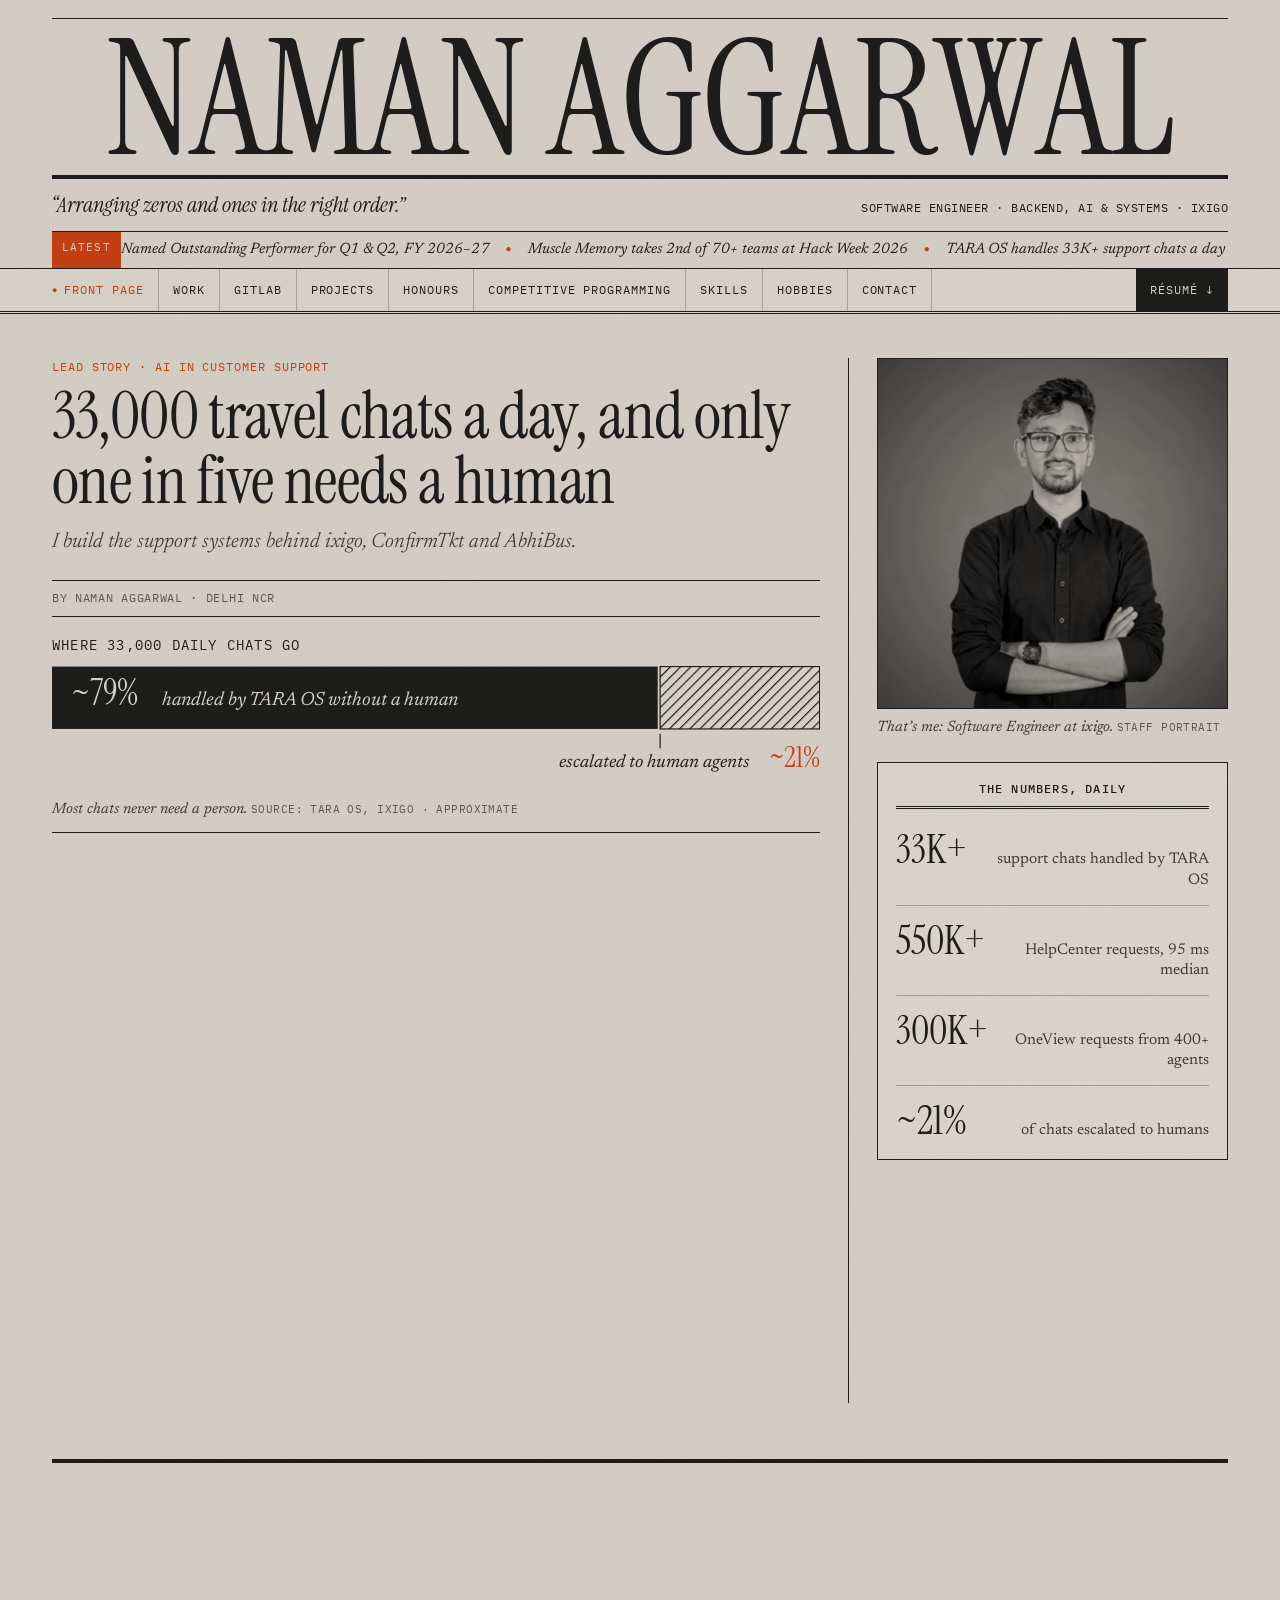
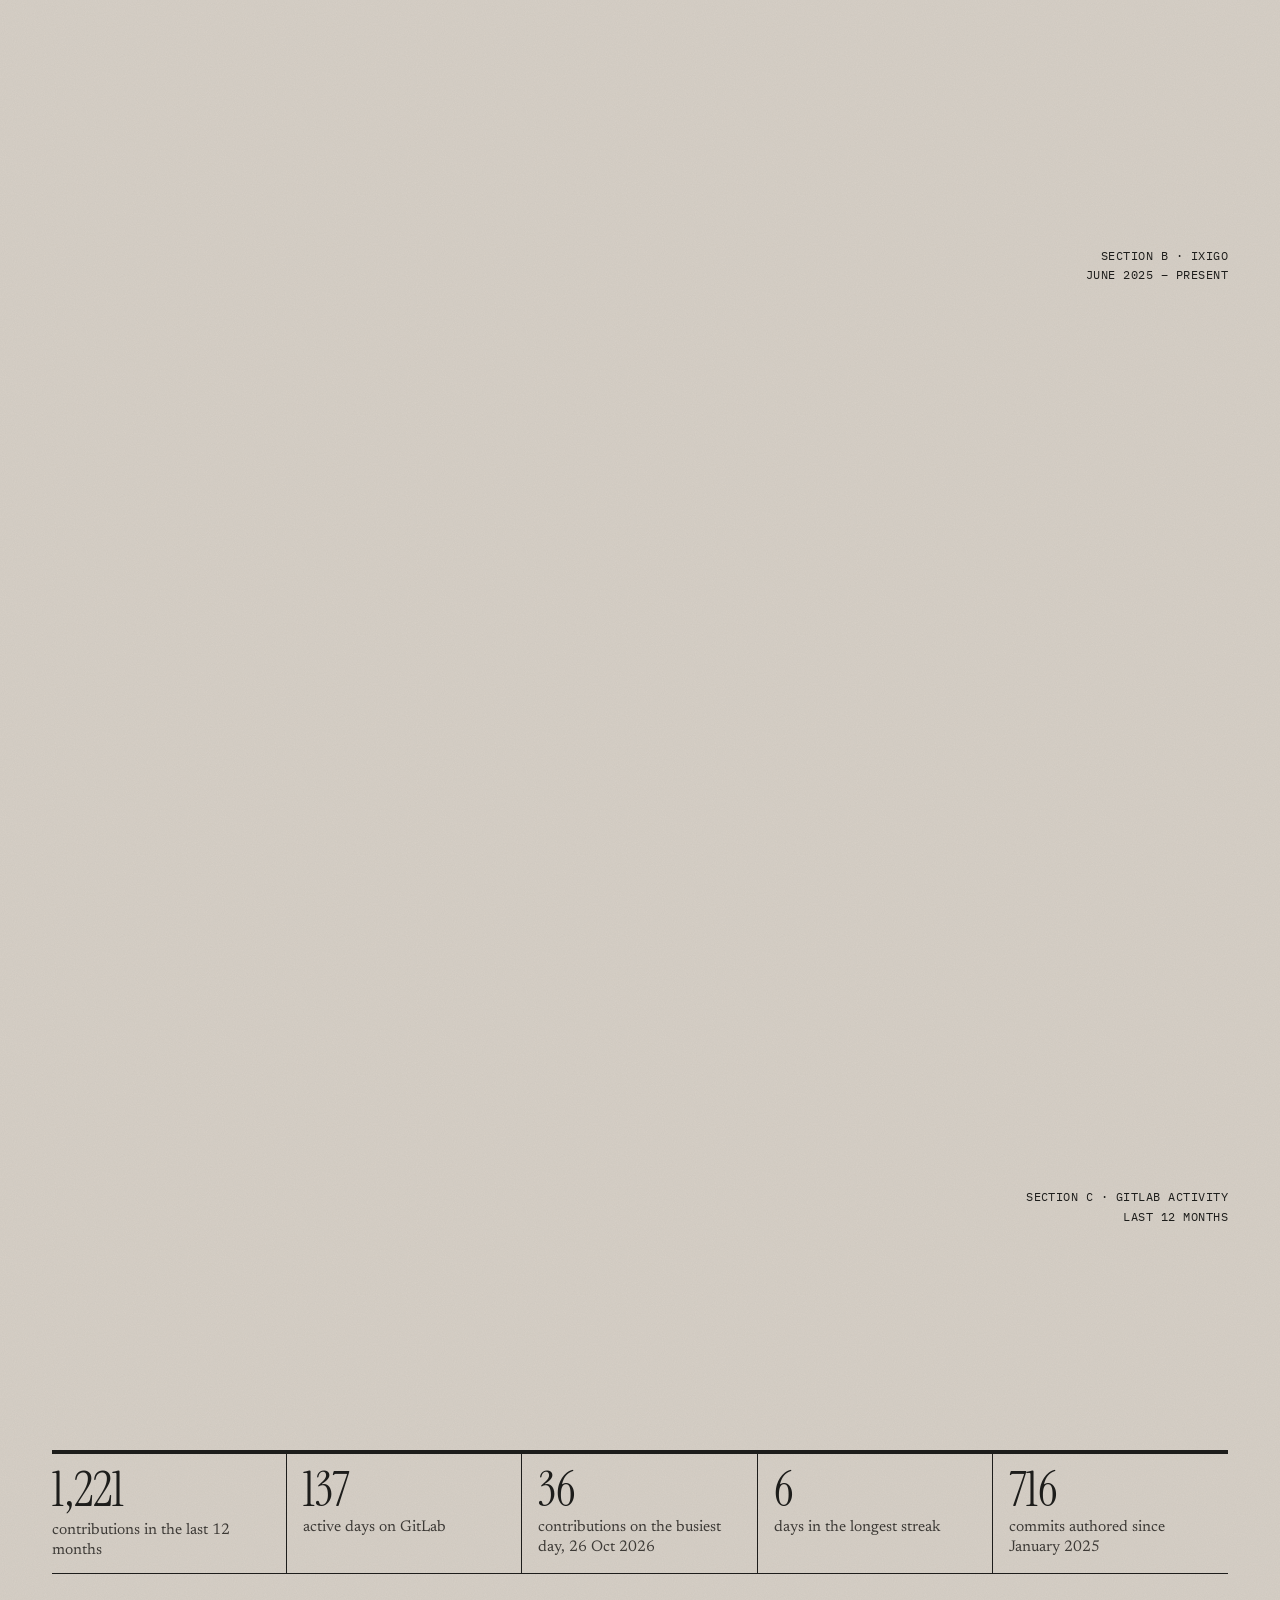
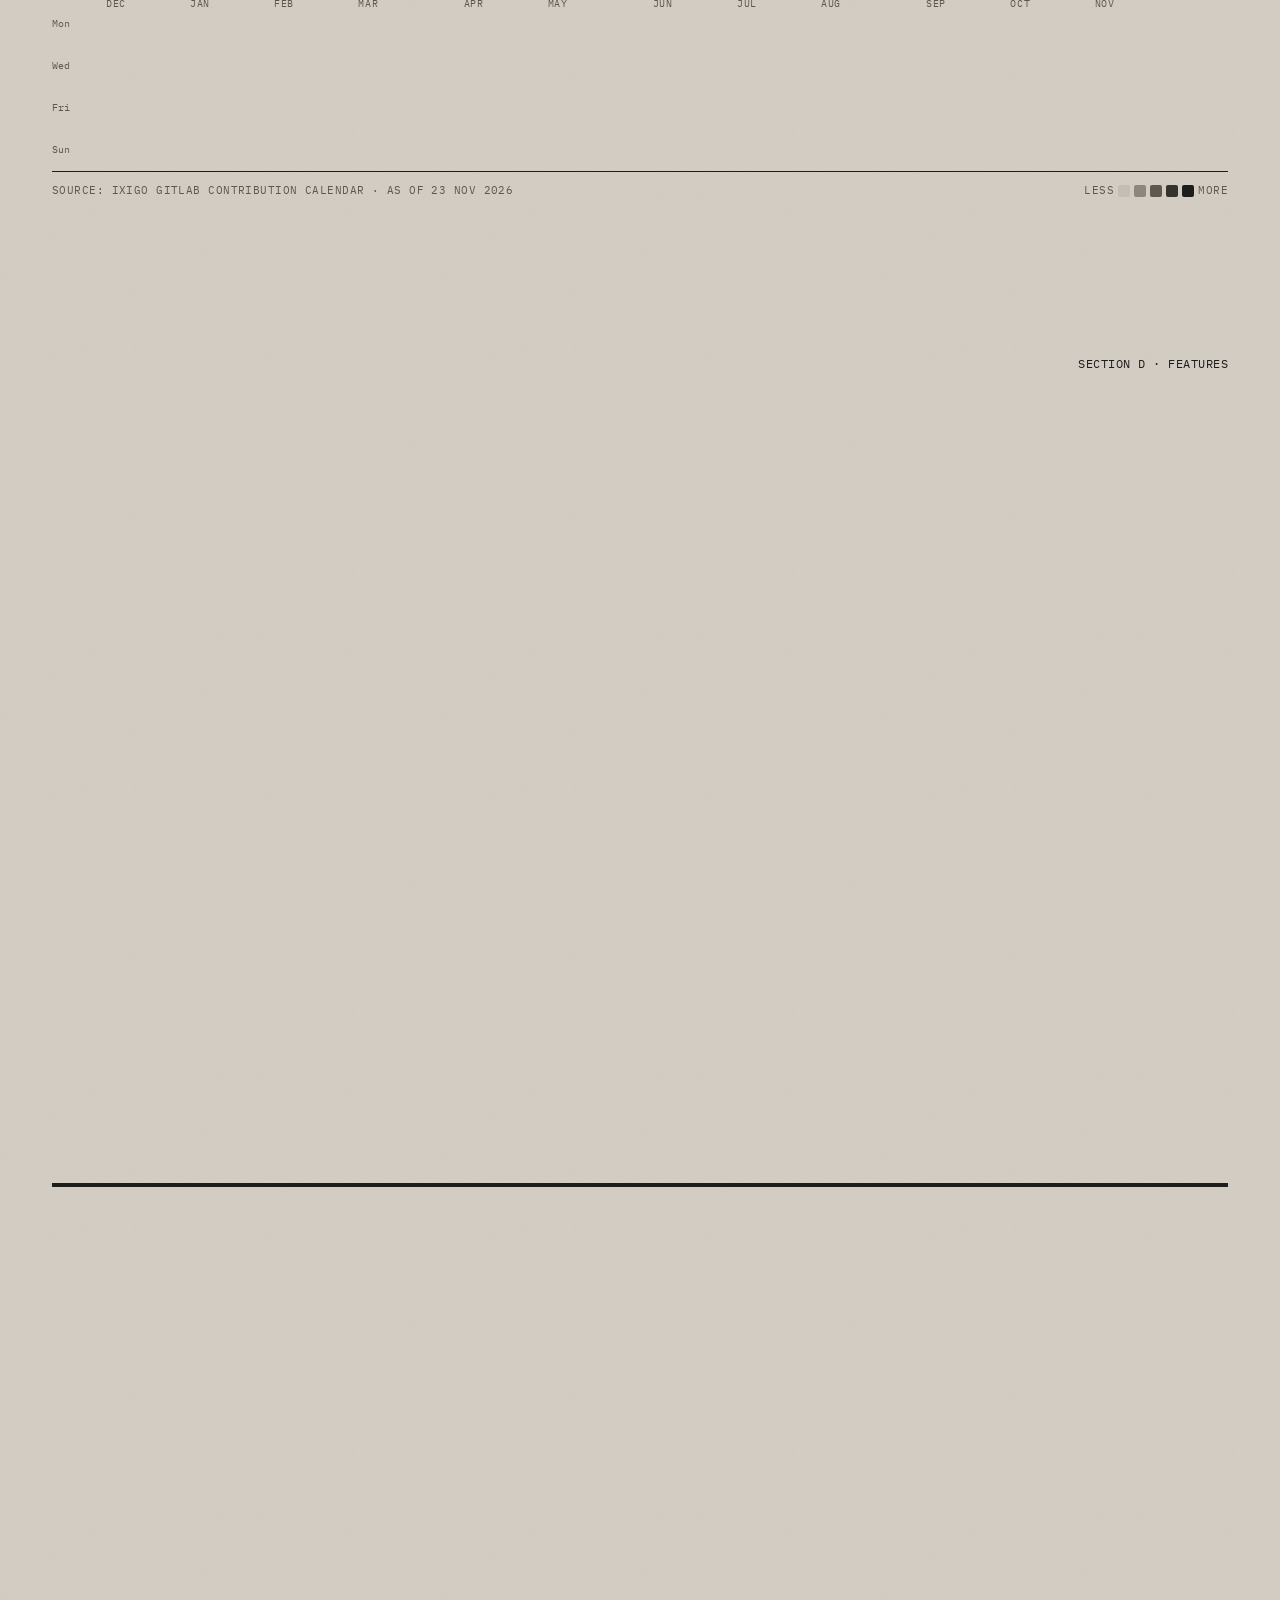
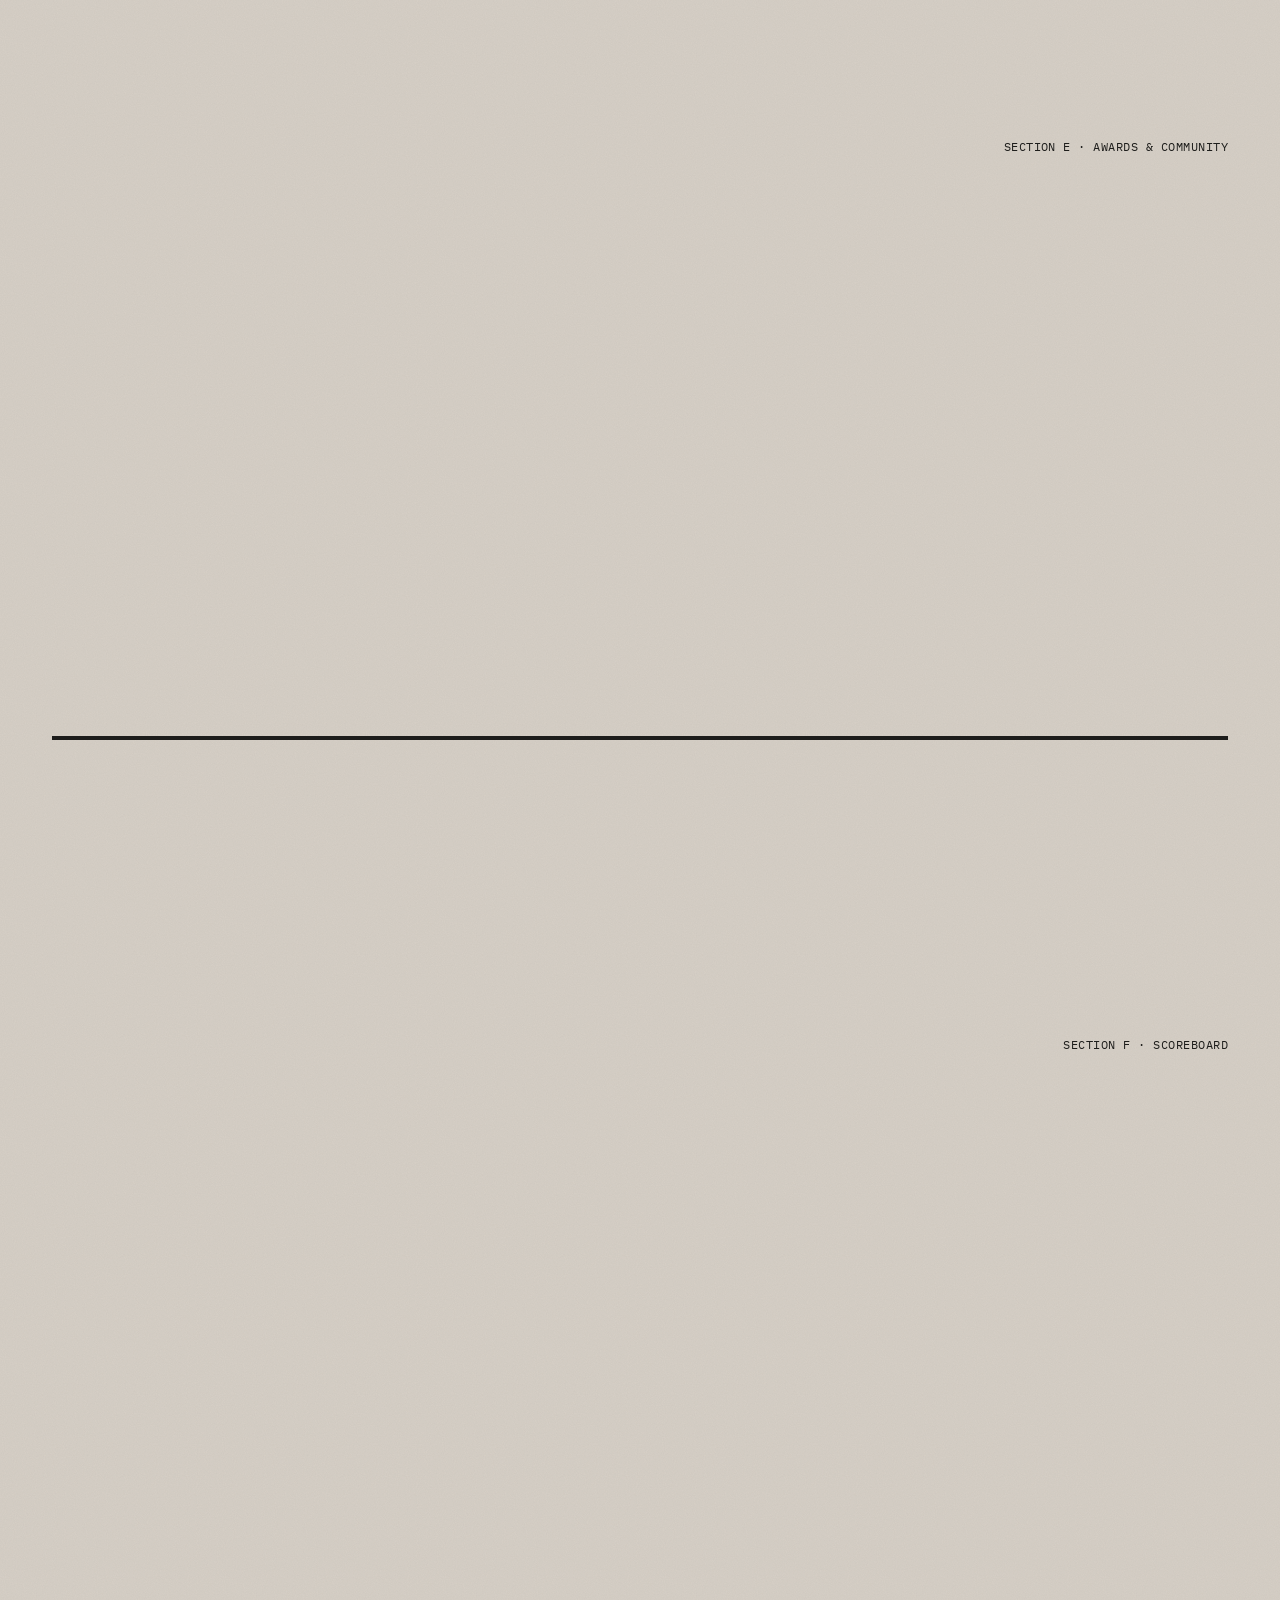
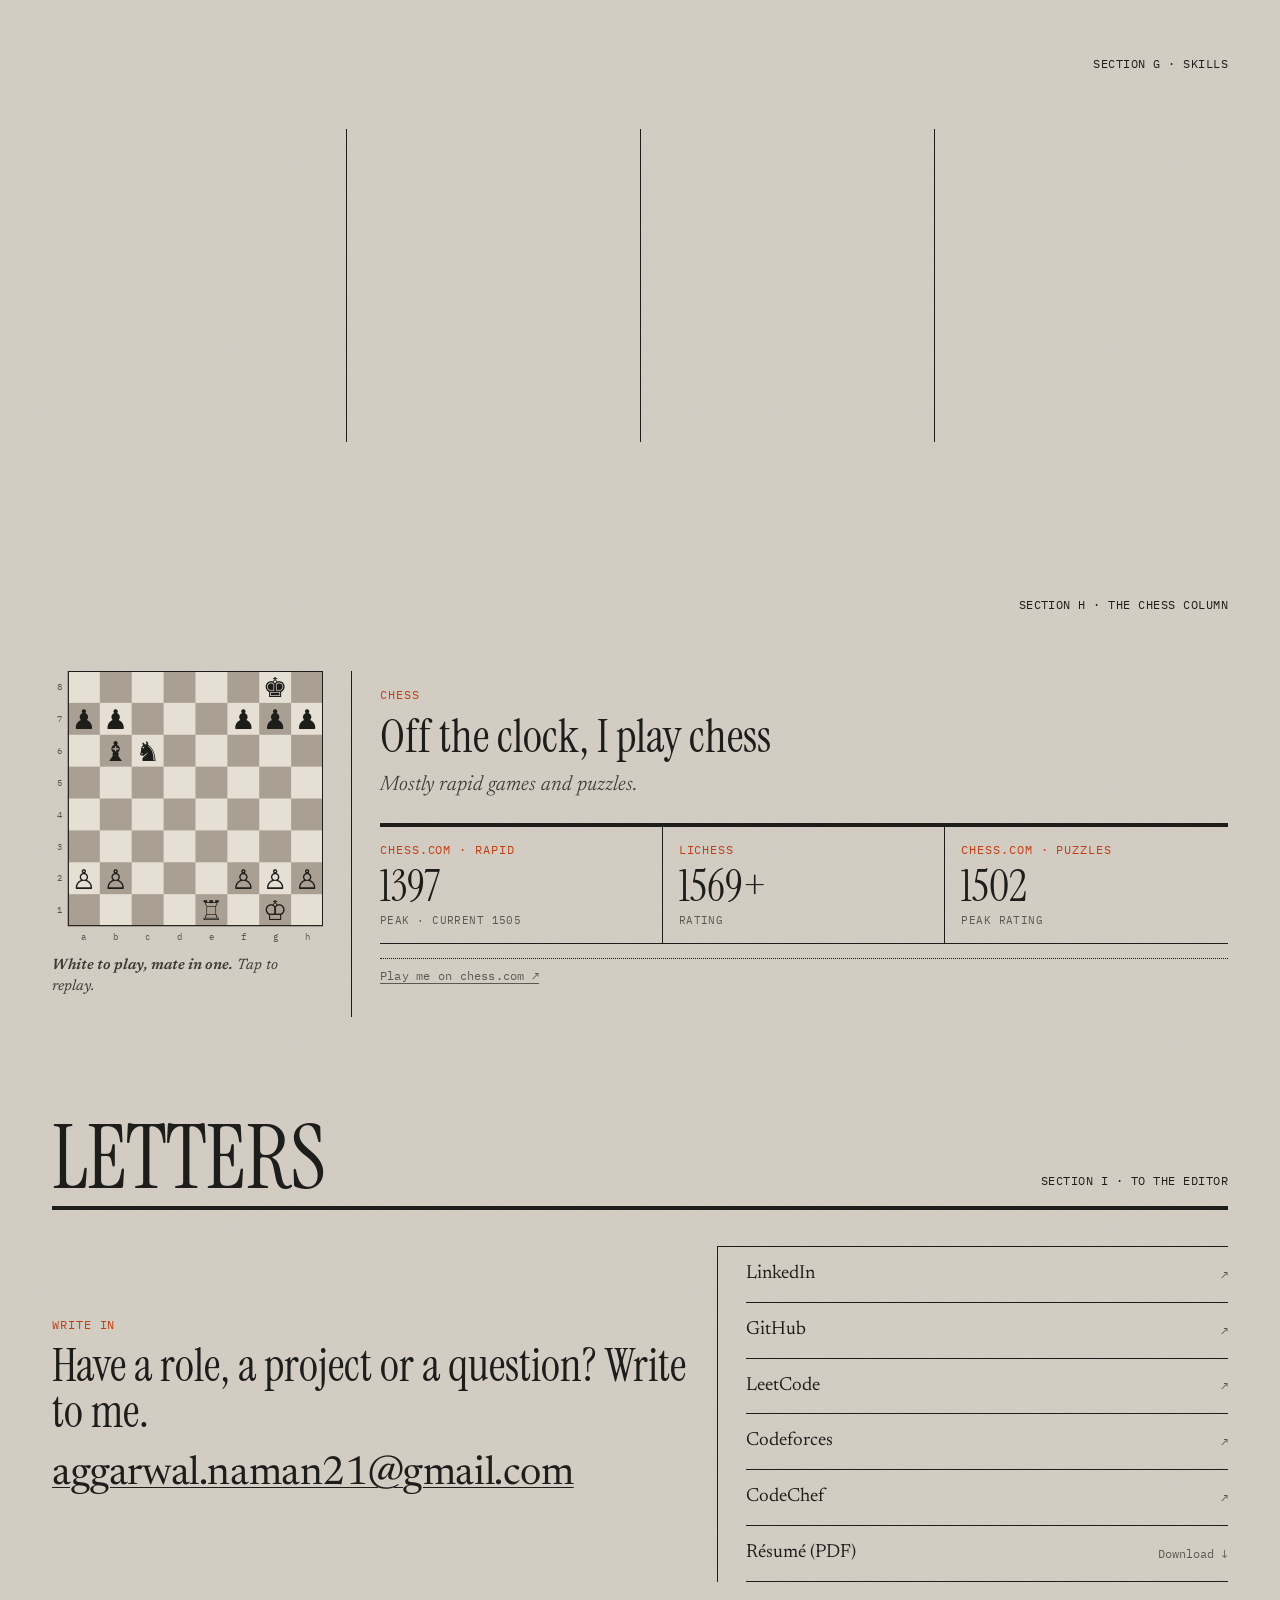
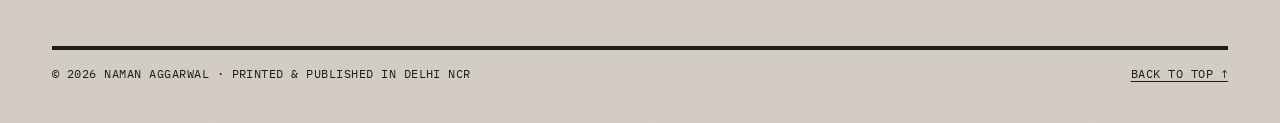
==== commit 3704100c: "Shorten the Hobbies section Smaller chess board, shorter headline and caption, no separate answer bo" ====
--- a/index.html
+++ b/index.html
@@ -302,27 +302,20 @@
   /* ---------- Hobbies (Chess) ---------- */
   .chess { display: grid; grid-template-columns: 1fr; gap: 24px; }
   @media (min-width: 900px) {
-    .chess { grid-template-columns: minmax(0, 1fr) minmax(0, 1.35fr); gap: 0; align-items: center; }
+    .chess { grid-template-columns: minmax(0, 300px) minmax(0, 1fr); gap: 0; align-items: center; }
     .chess > :first-child { padding-right: 28px; border-right: 1px solid var(--rule); }
     .chess > :last-child { padding-left: 28px; }
   }
-  .board svg { width: 100%; max-width: 420px; height: auto; display: block; }
+  .board svg { width: 100%; max-width: 300px; height: auto; display: block; }
   .board .pieces { font-family: "Apple Symbols", "Segoe UI Symbol", "Noto Sans Symbols 2", "DejaVu Sans", serif; }
-  .answer { margin-top: 10px; border-top: 1px solid var(--rule); border-bottom: 1px solid var(--rule); }
-  .answer summary { cursor: pointer; padding: 10px 0; font-family: var(--mono); font-size: 12px; letter-spacing: .08em; text-transform: uppercase; }
-  .answer summary:hover { color: var(--accent); }
-  .answer p { font-size: 16px; }
-  .ratings { display: grid; grid-template-columns: 1fr; border-top: 4px solid var(--rule); border-bottom: 1px solid var(--rule); margin: 6px 0 18px; }
-  .ratings > div { padding: 14px 0; border-bottom: 1px solid rgba(29,29,27,.35); }
-  .ratings > div:last-child { border-bottom: 0; }
-  @media (min-width: 560px) {
-    .ratings { grid-template-columns: repeat(3, 1fr); }
-    .ratings > div { padding: 14px 16px; border-bottom: 0; border-right: 1px solid var(--rule); }
-    .ratings > div:first-child { padding-left: 0; }
-    .ratings > div:last-child { border-right: 0; }
-  }
+  .ratings { display: grid; grid-template-columns: repeat(3, minmax(0, 1fr)); border-top: 4px solid var(--rule); border-bottom: 1px solid var(--rule); margin: 6px 0 14px; }
+  .ratings > div { padding: 12px 10px; border-right: 1px solid var(--rule); min-width: 0; }
+  .ratings > div:first-child { padding-left: 0; }
+  .ratings > div:last-child { border-right: 0; }
+  @media (min-width: 560px) { .ratings > div { padding: 14px 16px; } }
+  @media (max-width: 559px) { .ratings .big { font-size: 32px !important; } .ratings .kicker { font-size: 10px; } }
   .ratings .kicker { margin-bottom: 4px; }
-  .ratings .big { font-family: var(--display); font-size: 54px; line-height: 1; }
+  .ratings .big { font-family: var(--display); font-size: 44px; line-height: 1; }
   .ratings .mono { font-size: 11px; color: var(--muted); margin: 4px 0 0; }
 
   /* ---------- Classifieds (Skills) ---------- */
@@ -641,7 +634,7 @@
           <li><a href="#honours"><span>Outstanding Performer, two quarters running</span><span class="dots">E1</span></a></li>
           <li><a href="#competitive-programming"><span>Knight on LeetCode, four stars on CodeChef</span><span class="dots">F1</span></a></li>
           <li><a href="#skills"><span>Classifieds: the full toolkit</span><span class="dots">G1</span></a></li>
-          <li><a href="#hobbies"><span>Chess column: 1500+ on chess.com, 1700+ on lichess</span><span class="dots">H1</span></a></li>
+          <li><a href="#hobbies"><span>Chess: 1500+ on chess.com, 1700+ on lichess</span><span class="dots">H1</span></a></li>
           <li><a href="#contact"><span>Letters to the editor</span><span class="dots">I1</span></a></li>
         </ol>
       </div>
@@ -974,17 +967,13 @@
             <text x="180" y="169" text-anchor="middle" font-family="IBM Plex Mono, monospace" font-size="26" font-weight="500" letter-spacing="4" fill="#c03f13">CHECKMATE</text>
           </g>
         </svg>
-        <figcaption>Reader’s puzzle: <b>White to play and mate in one.</b> Tap the board to replay. <span class="mate-result">1. Re8# — checkmate. The king has nowhere to go.</span></figcaption>
-        <details class="answer">
-          <summary>Show the answer</summary>
-          <p><b>1. Re8#.</b> Black’s own pawns on f7, g7 and h7 leave the king nowhere to go. It’s the classic back-rank mate.</p>
-        </details>
+        <figcaption><b>White to play, mate in one.</b> Tap to replay. <span class="mate-result">1. Re8# — checkmate.</span></figcaption>
       </figure>
 
       <article>
-        <p class="kicker">Chess · Rapid &amp; puzzles</p>
-        <h3 class="h-feature">Off the clock, I’m on one: 1500+ on chess.com, 1700+ on lichess</h3>
-        <p class="deck">I mostly play rapid games and puzzles. Spot the pattern, calculate, commit.</p>
+        <p class="kicker">Chess</p>
+        <h3 class="h-feature">Off the clock, I play chess</h3>
+        <p class="deck">Mostly rapid games and puzzles.</p>
 
         <div class="ratings">
           <div>
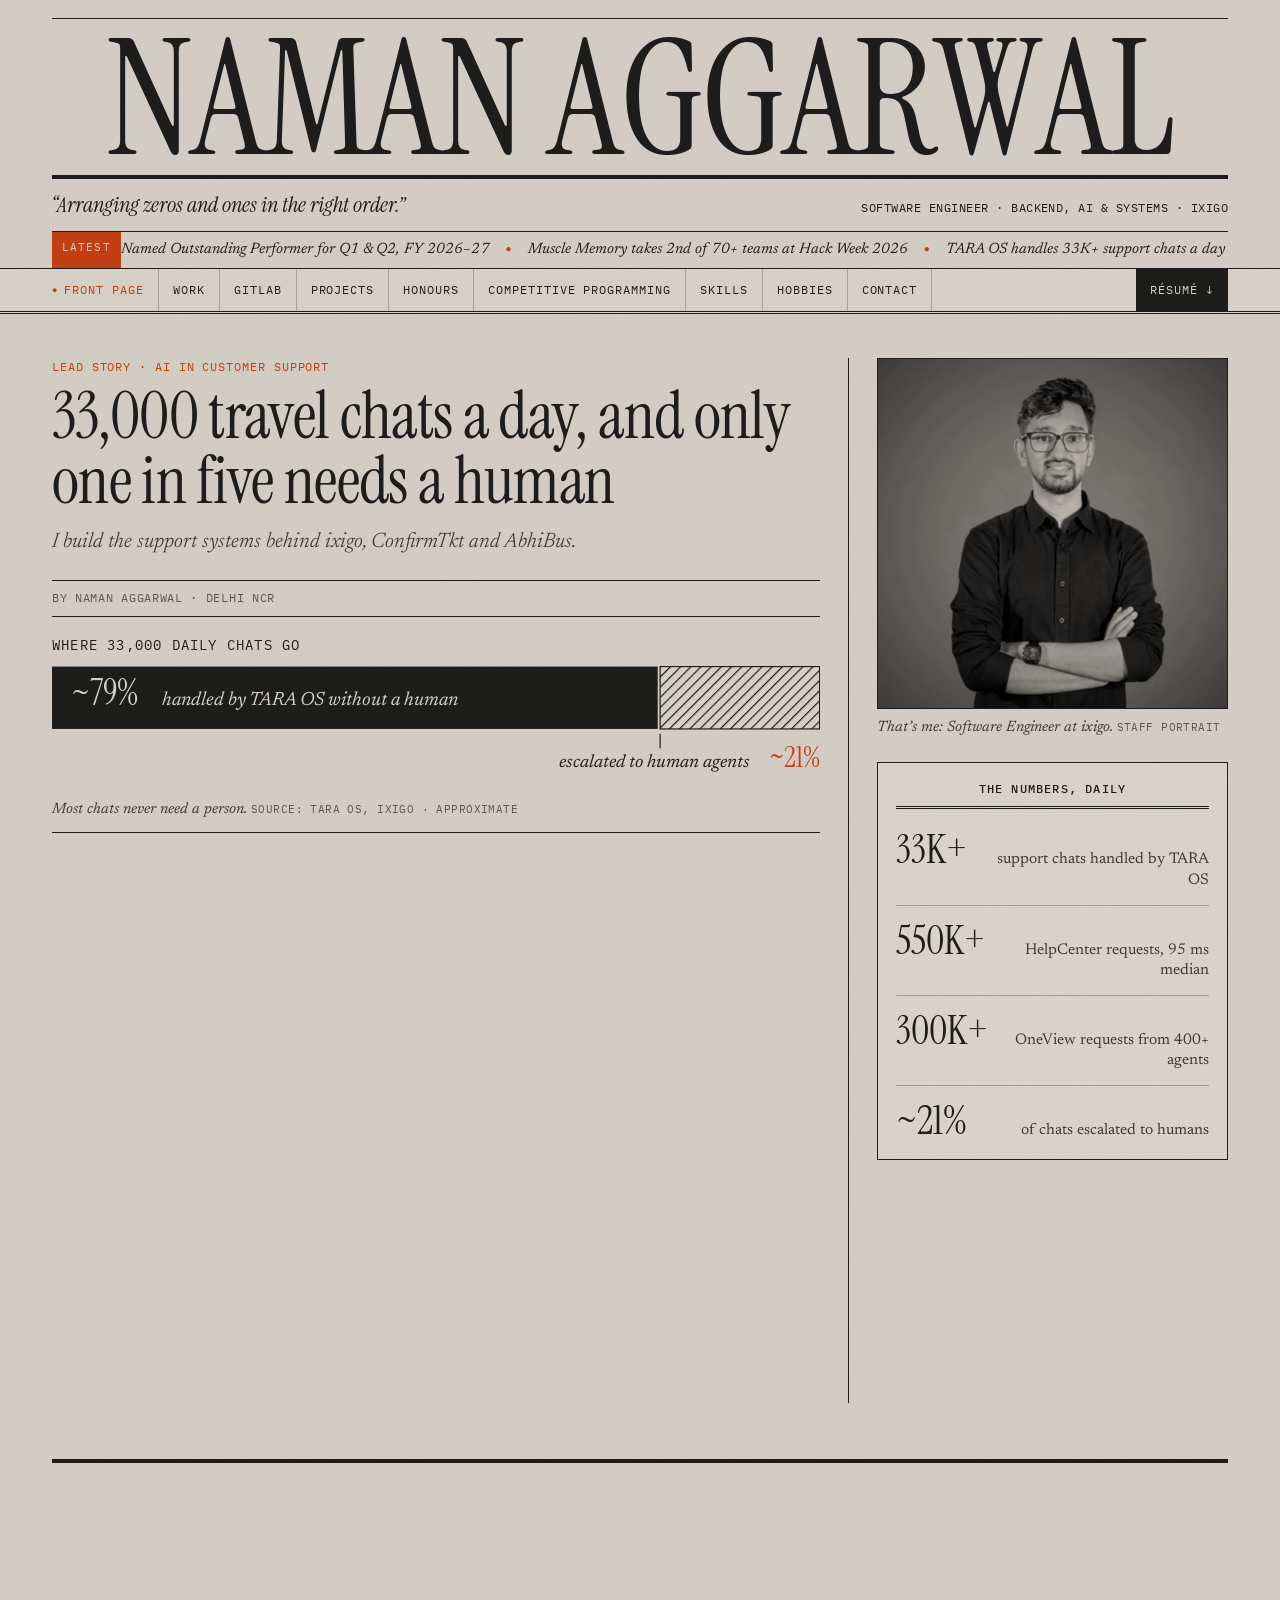
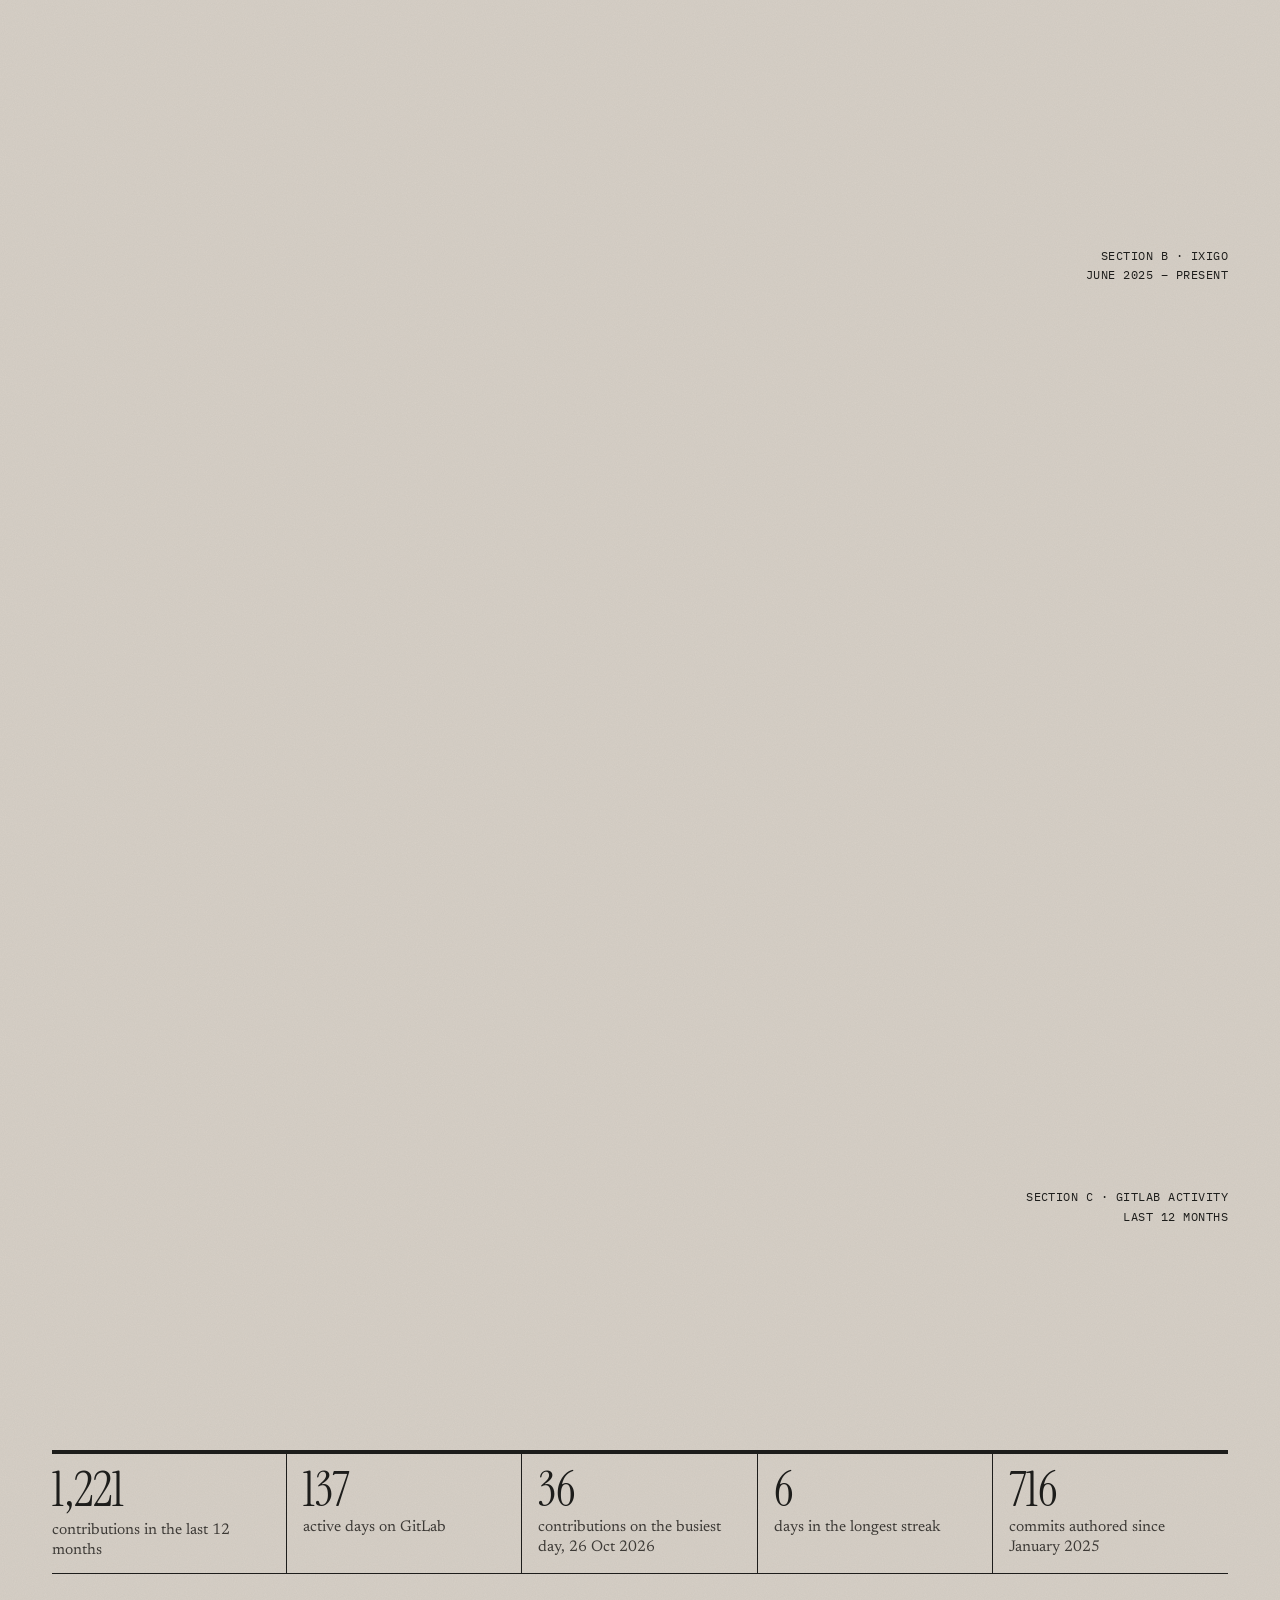
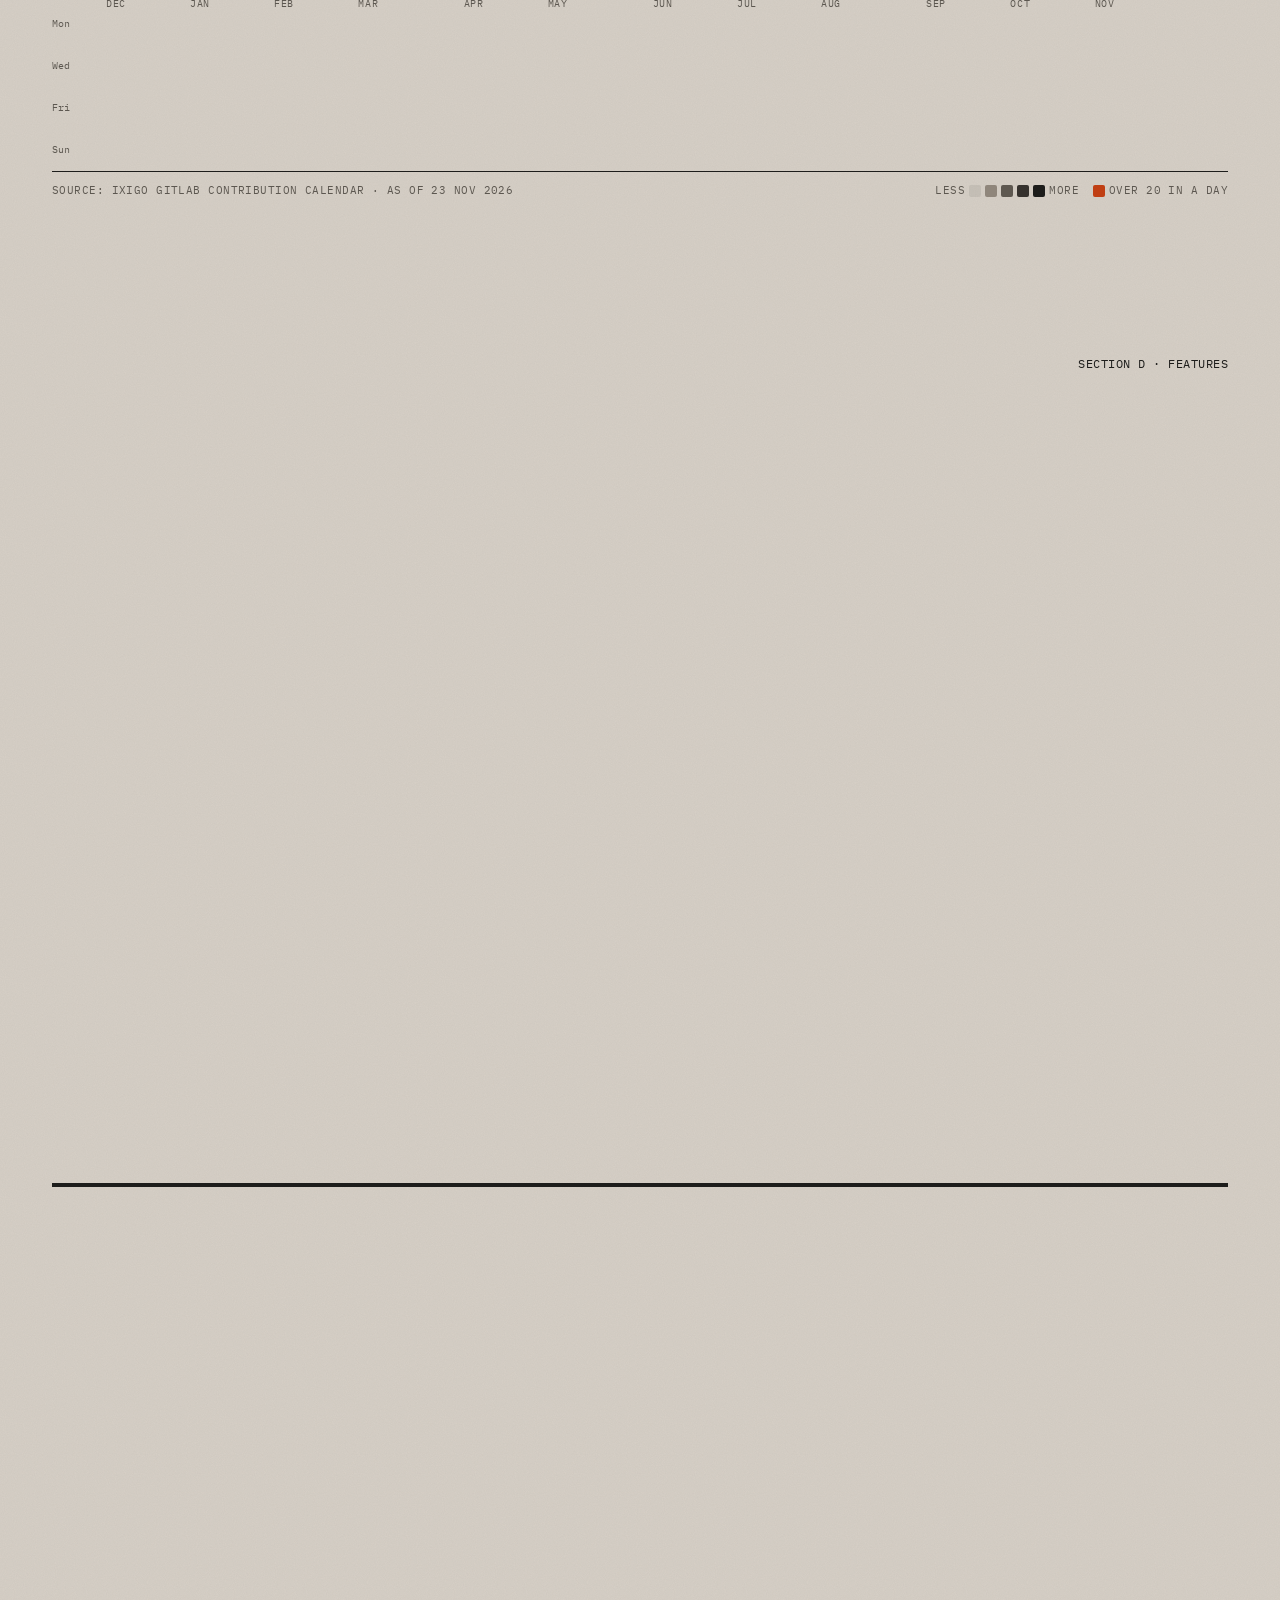
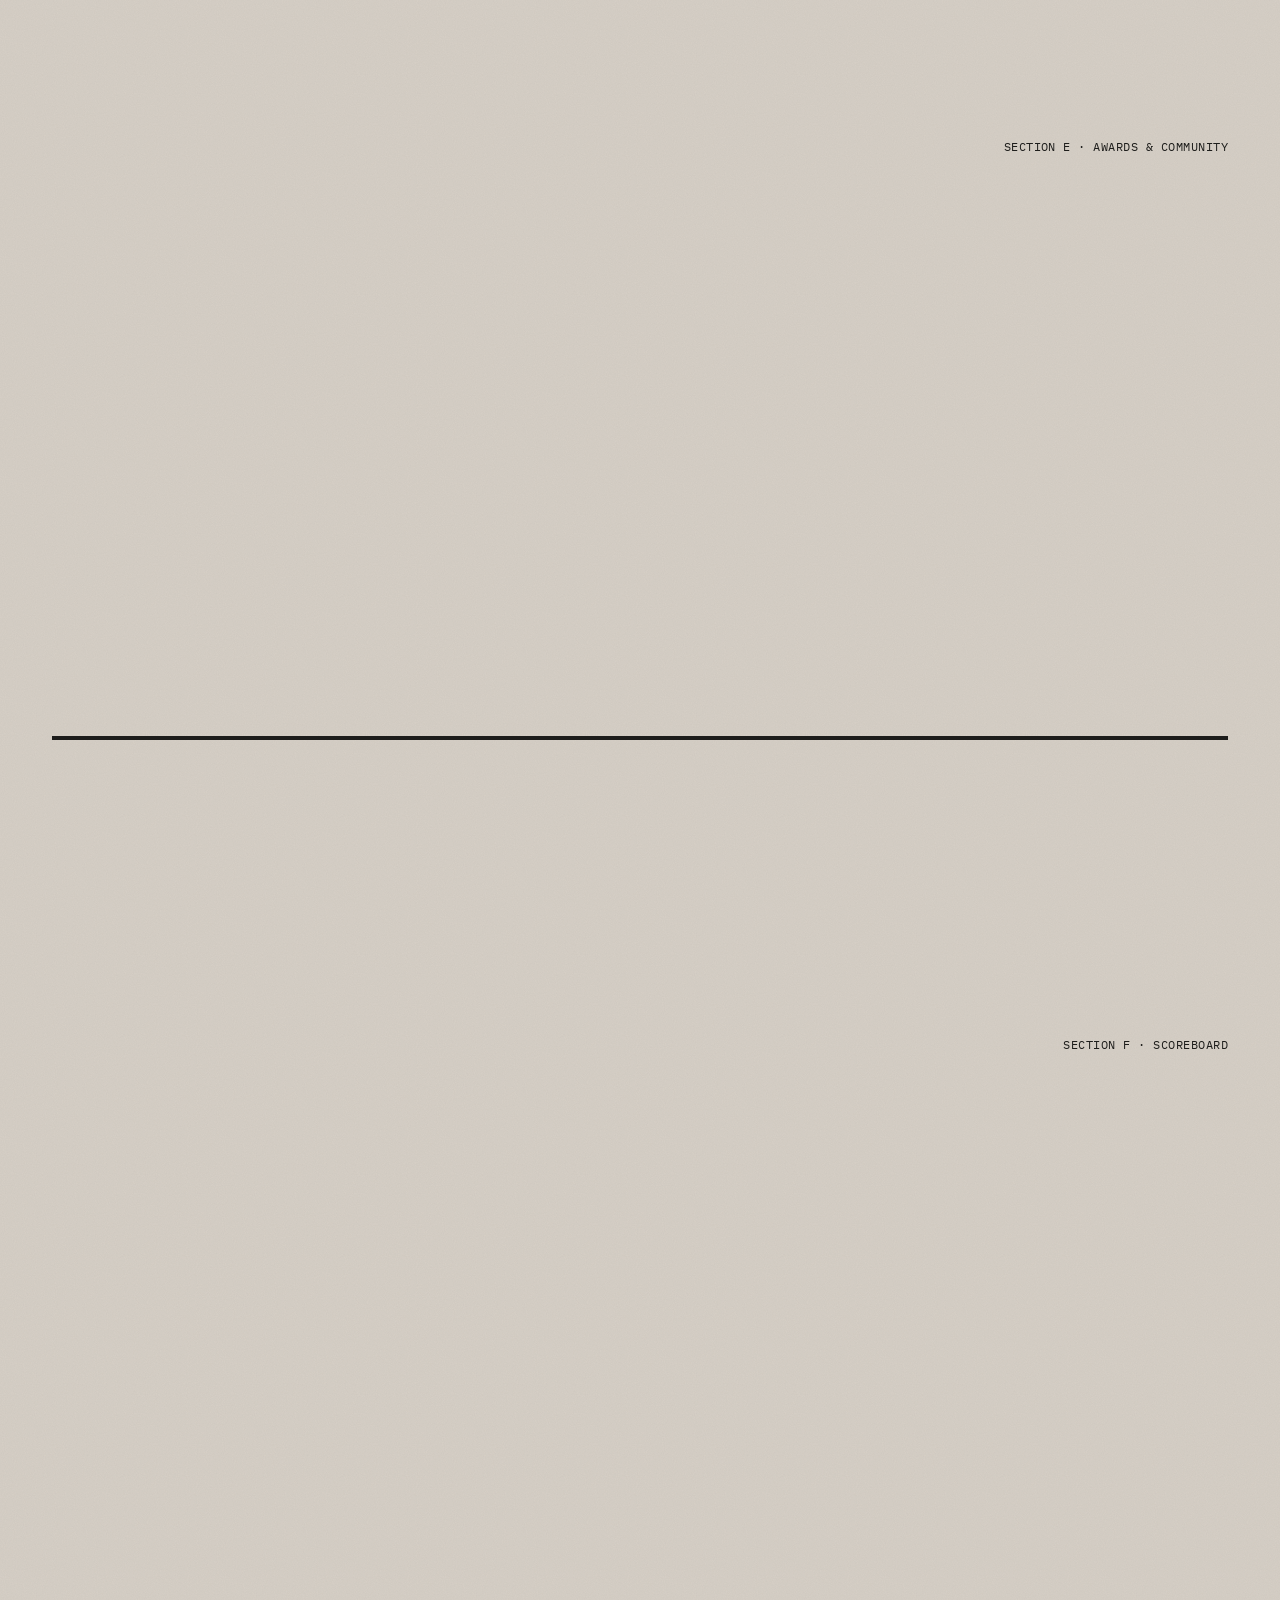
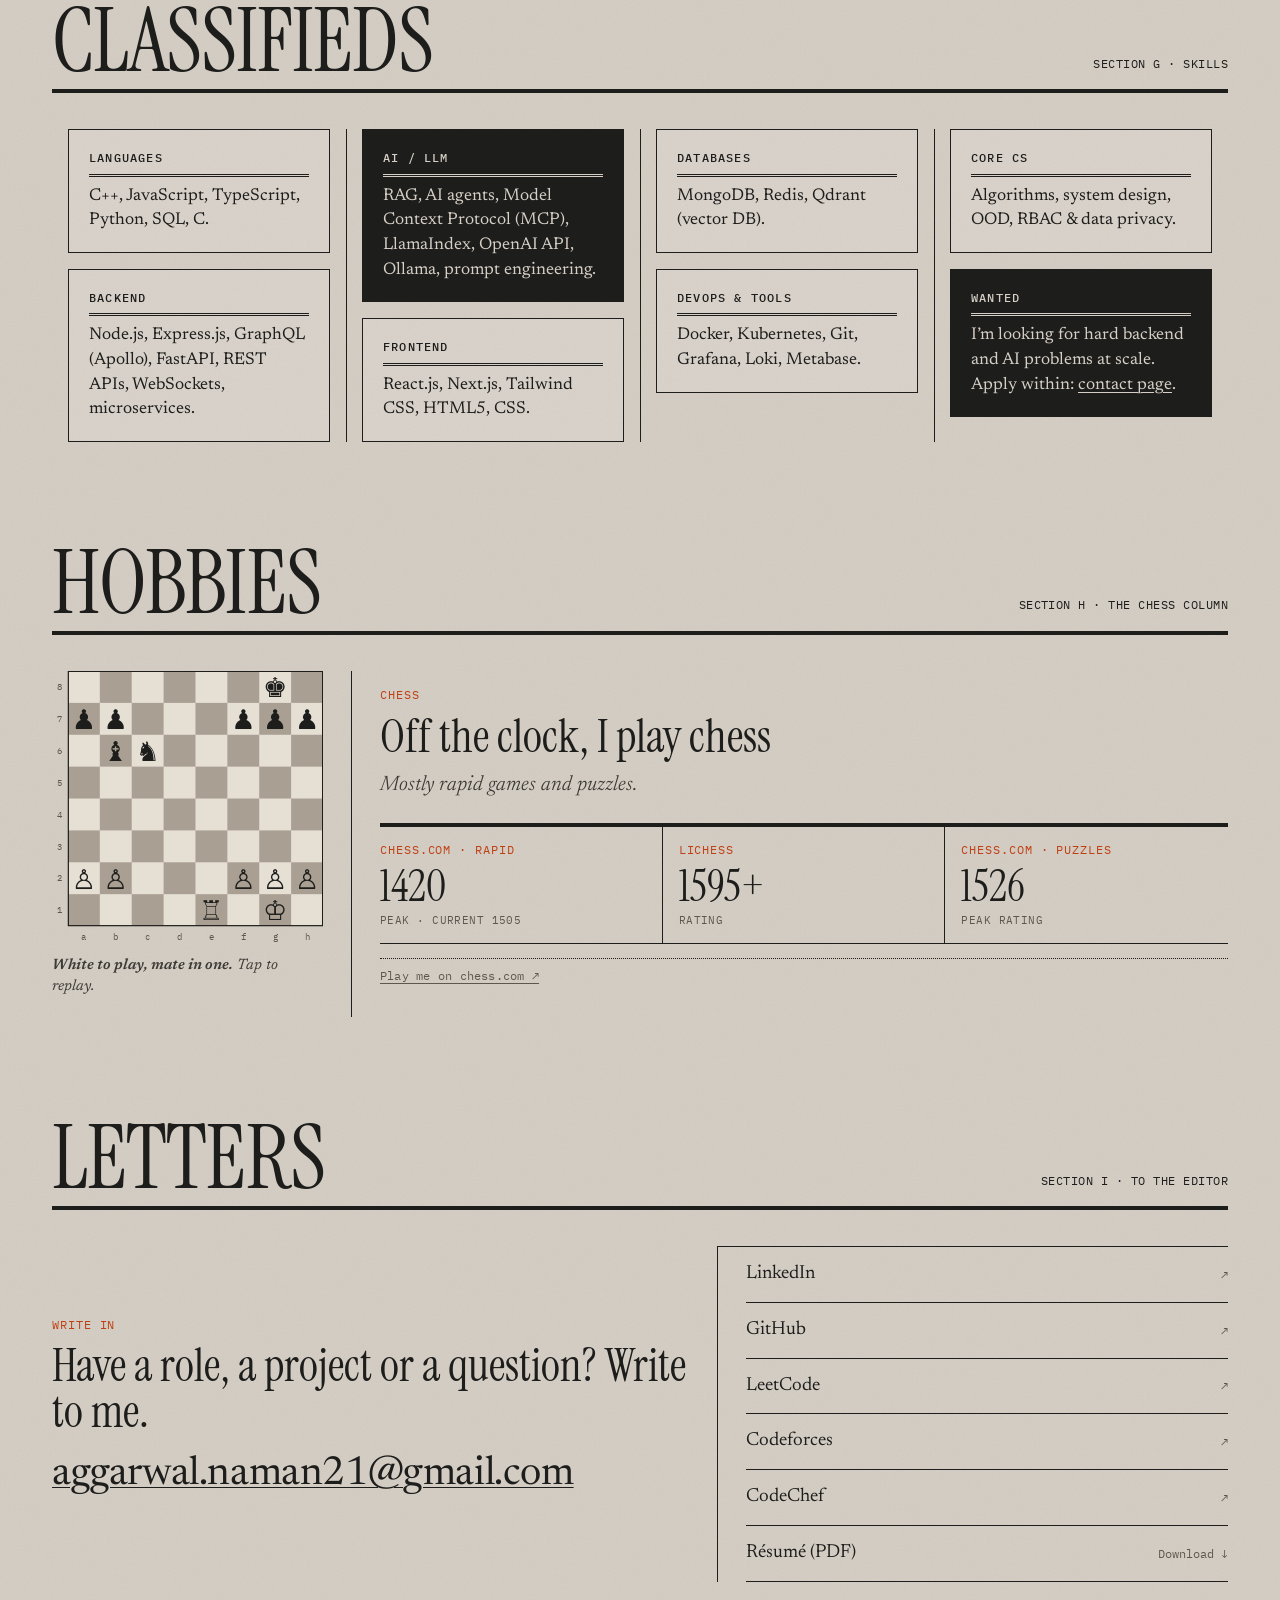
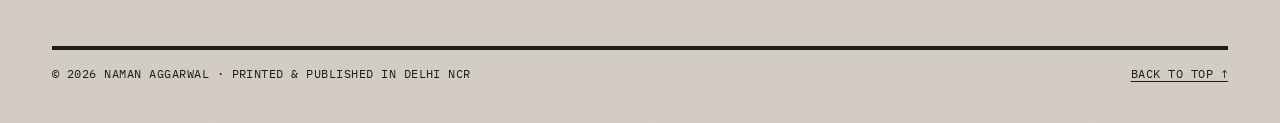
==== commit ef677cb9: "Highlight days with over 20 GitLab contributions in orange Co-Authored-By: Claude Opus 5.5 <noreply@" ====
--- a/index.html
+++ b/index.html
@@ -473,7 +473,7 @@
   .day.l2 { background: #5e5850; }
   .day.l3 { background: #36322e; }
   .day.l4 { background: #1d1d1b; }
-  .day.max { background: var(--accent); }
+  .day.hot { background: var(--accent); }
   .day.blank { background: transparent; }
   .cal .day[data-date] { cursor: default; }
   .cal .day[data-date]:hover { outline: 2px solid var(--accent); outline-offset: 1px; }
@@ -481,6 +481,7 @@
   .cal-foot .mono { font-size: 11px; color: var(--muted); }
   .legend { display: inline-flex; align-items: center; gap: 4px; }
   .legend .day { width: 12px; height: 12px; display: inline-block; }
+  .legend .legend-hot { margin-left: 10px; }
   .cal-tip { position: fixed; z-index: 20; pointer-events: none; background: var(--ink); color: var(--paper); font-family: var(--mono); font-size: 11.5px; padding: 6px 9px; white-space: nowrap; transform: translate(-50%, calc(-100% - 8px)); }
 
   /* ---------- Motion (only when the visitor hasn't asked for less) ---------- */
@@ -750,7 +751,7 @@
     </div>
     <div class="cal-foot">
       <span class="mono">Source: ixigo GitLab contribution calendar · as of 23 Nov 2026</span>
-      <span class="legend mono" aria-hidden="true">Less <i class="day l0"></i><i class="day l1"></i><i class="day l2"></i><i class="day l3"></i><i class="day l4"></i> More</span>
+      <span class="legend mono" aria-hidden="true">Less <i class="day l0"></i><i class="day l1"></i><i class="day l2"></i><i class="day l3"></i><i class="day l4"></i> More <i class="day hot legend-hot"></i> Over 20 in a day</span>
     </div>
     <div class="cal-tip" id="cal-tip" role="status" hidden></div>
     <script type="application/json" id="commit-data">{"asOf":"2026-11-23","days":{"2025-11-24":3,"2025-11-25":3,"2025-11-27":5,"2025-11-29":7,"2025-12-01":5,"2025-12-02":3,"2025-12-04":3,"2025-12-08":2,"2025-12-11":3,"2025-12-12":1,"2025-12-15":2,"2025-12-28":3,"2025-12-31":6,"2026-01-09":6,"2026-01-12":3,"2026-01-14":6,"2026-01-27":8,"2026-02-11":3,"2026-02-24":6,"2026-03-02":18,"2026-03-05":3,"2026-03-06":3,"2026-03-10":12,"2026-03-11":5,"2026-03-12":2,"2026-03-13":6,"2026-03-15":3,"2026-03-16":25,"2026-03-17":1,"2026-03-18":24,"2026-03-23":11,"2026-03-24":33,"2026-03-27":3,"2026-04-01":9,"2026-04-02":7,"2026-04-06":11,"2026-04-07":1,"2026-04-08":17,"2026-04-13":14,"2026-04-14":6,"2026-04-15":6,"2026-04-16":12,"2026-04-20":20,"2026-04-23":2,"2026-05-04":11,"2026-05-05":3,"2026-05-06":3,"2026-05-15":3,"2026-05-22":8,"2026-05-26":7,"2026-05-27":26,"2026-05-28":4,"2026-06-02":5,"2026-06-03":2,"2026-06-04":9,"2026-06-08":2,"2026-06-10":14,"2026-06-12":1,"2026-06-17":5,"2026-06-18":1,"2026-06-21":1,"2026-06-22":11,"2026-06-23":1,"2026-06-24":3,"2026-06-26":1,"2026-06-29":12,"2026-06-30":2,"2026-07-01":3,"2026-07-06":1,"2026-07-08":20,"2026-07-09":8,"2026-07-10":1,"2026-07-13":1,"2026-07-14":1,"2026-07-15":15,"2026-07-16":12,"2026-07-21":18,"2026-07-22":1,"2026-07-23":2,"2026-07-24":15,"2026-07-27":1,"2026-07-29":14,"2026-07-30":3,"2026-07-31":9,"2026-08-03":4,"2026-08-04":13,"2026-08-05":6,"2026-08-06":18,"2026-08-07":7,"2026-08-08":3,"2026-08-10":6,"2026-08-11":12,"2026-08-12":25,"2026-08-13":8,"2026-08-15":12,"2026-08-16":1,"2026-08-17":5,"2026-08-18":12,"2026-08-19":35,"2026-08-24":1,"2026-08-26":15,"2026-08-27":25,"2026-08-29":2,"2026-08-30":1,"2026-09-01":1,"2026-09-02":35,"2026-09-03":2,"2026-09-07":13,"2026-09-08":24,"2026-09-09":5,"2026-09-15":1,"2026-09-16":14,"2026-09-17":3,"2026-09-19":2,"2026-09-21":28,"2026-09-24":25,"2026-09-25":15,"2026-09-28":2,"2026-09-29":15,"2026-09-30":28,"2026-10-01":5,"2026-10-08":2,"2026-10-09":6,"2026-10-14":16,"2026-10-26":36,"2026-10-28":6,"2026-10-29":1,"2026-10-30":22,"2026-11-02":17,"2026-11-12":12,"2026-11-13":12,"2026-11-16":20,"2026-11-17":8,"2026-11-18":18,"2026-11-19":14,"2026-11-20":2,"2026-11-23":8}}</script>
@@ -1114,7 +1115,7 @@
         var ts = weekStart + i * DAY;
         if (ts < start || ts > end) { add('day blank'); continue; }
         var key = iso(ts), n = days[key] || 0;
-        var c = add('day l' + level(n) + (n === max && n > 0 ? ' max' : ''));
+        var c = add('day l' + level(n) + (n > 20 ? ' hot' : ''));
         c.dataset.date = key; c.dataset.n = n;
         c.style.setProperty('--w', w);
       }
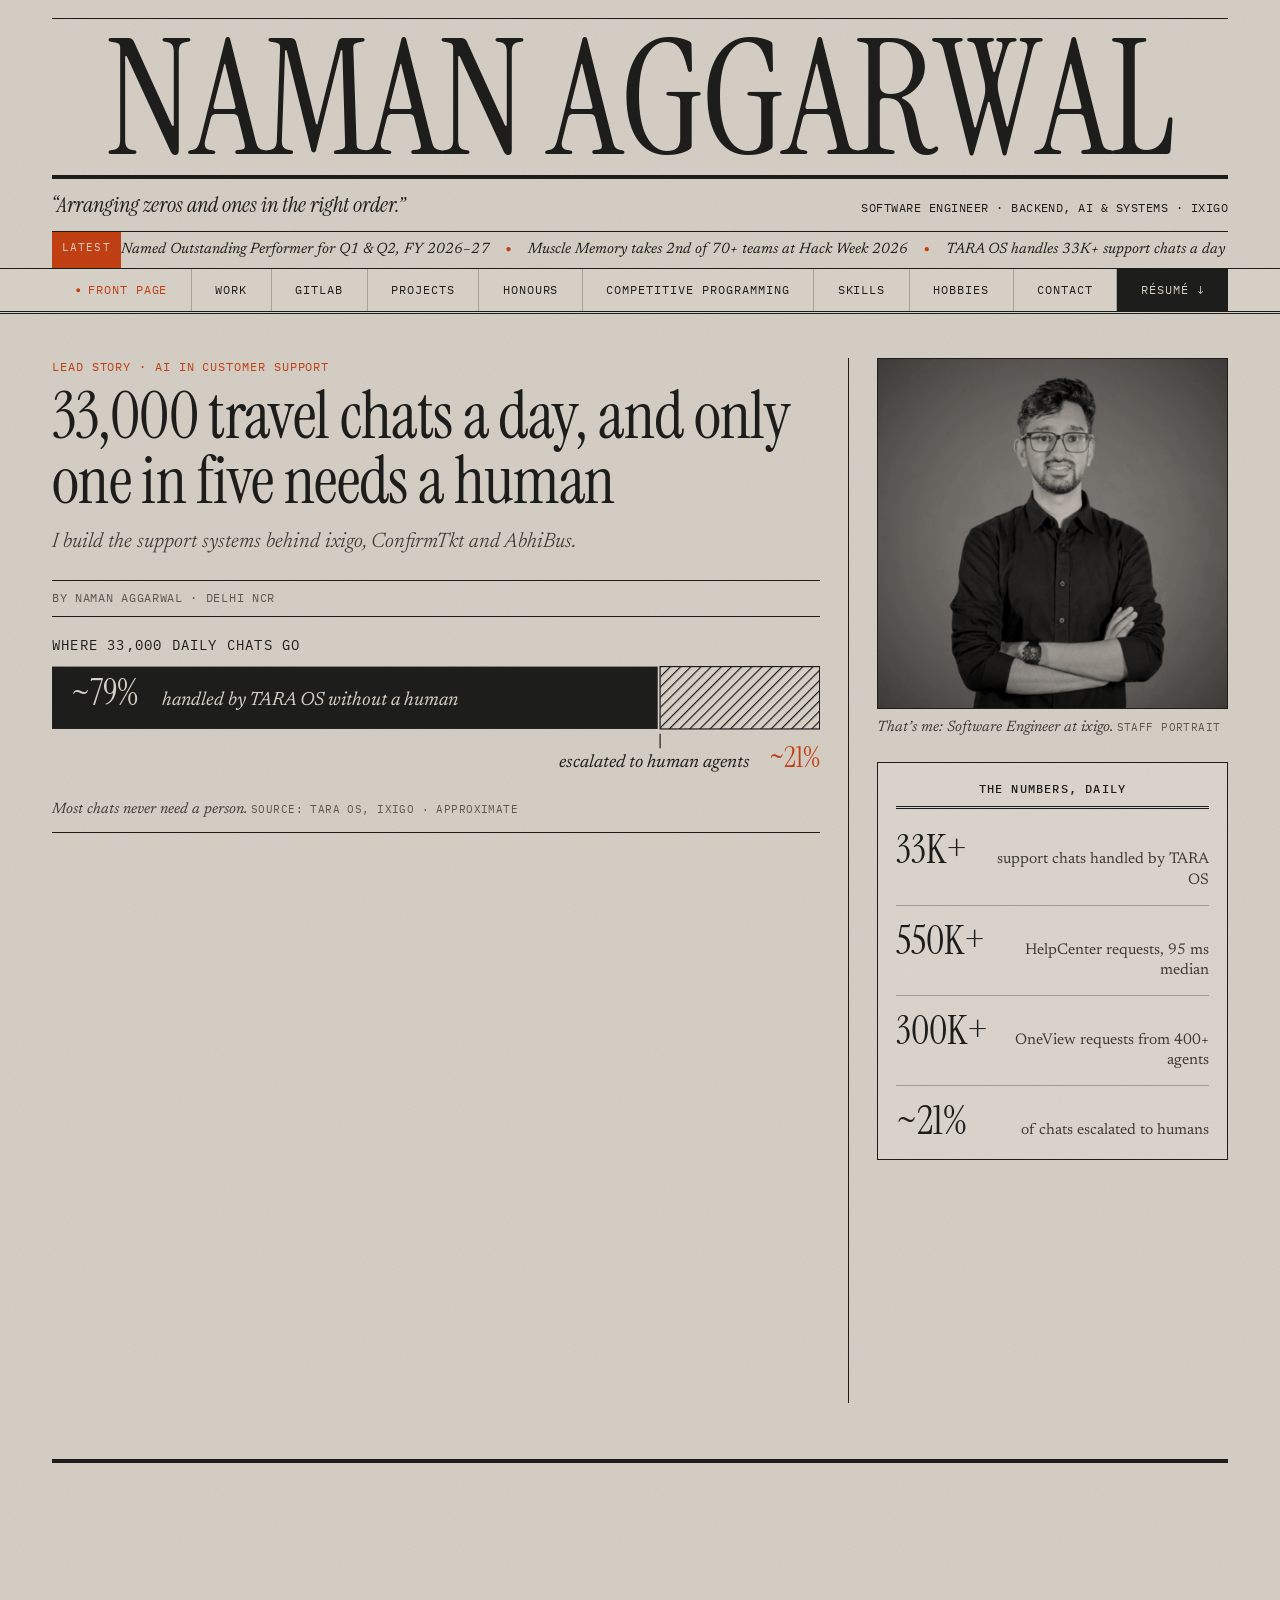
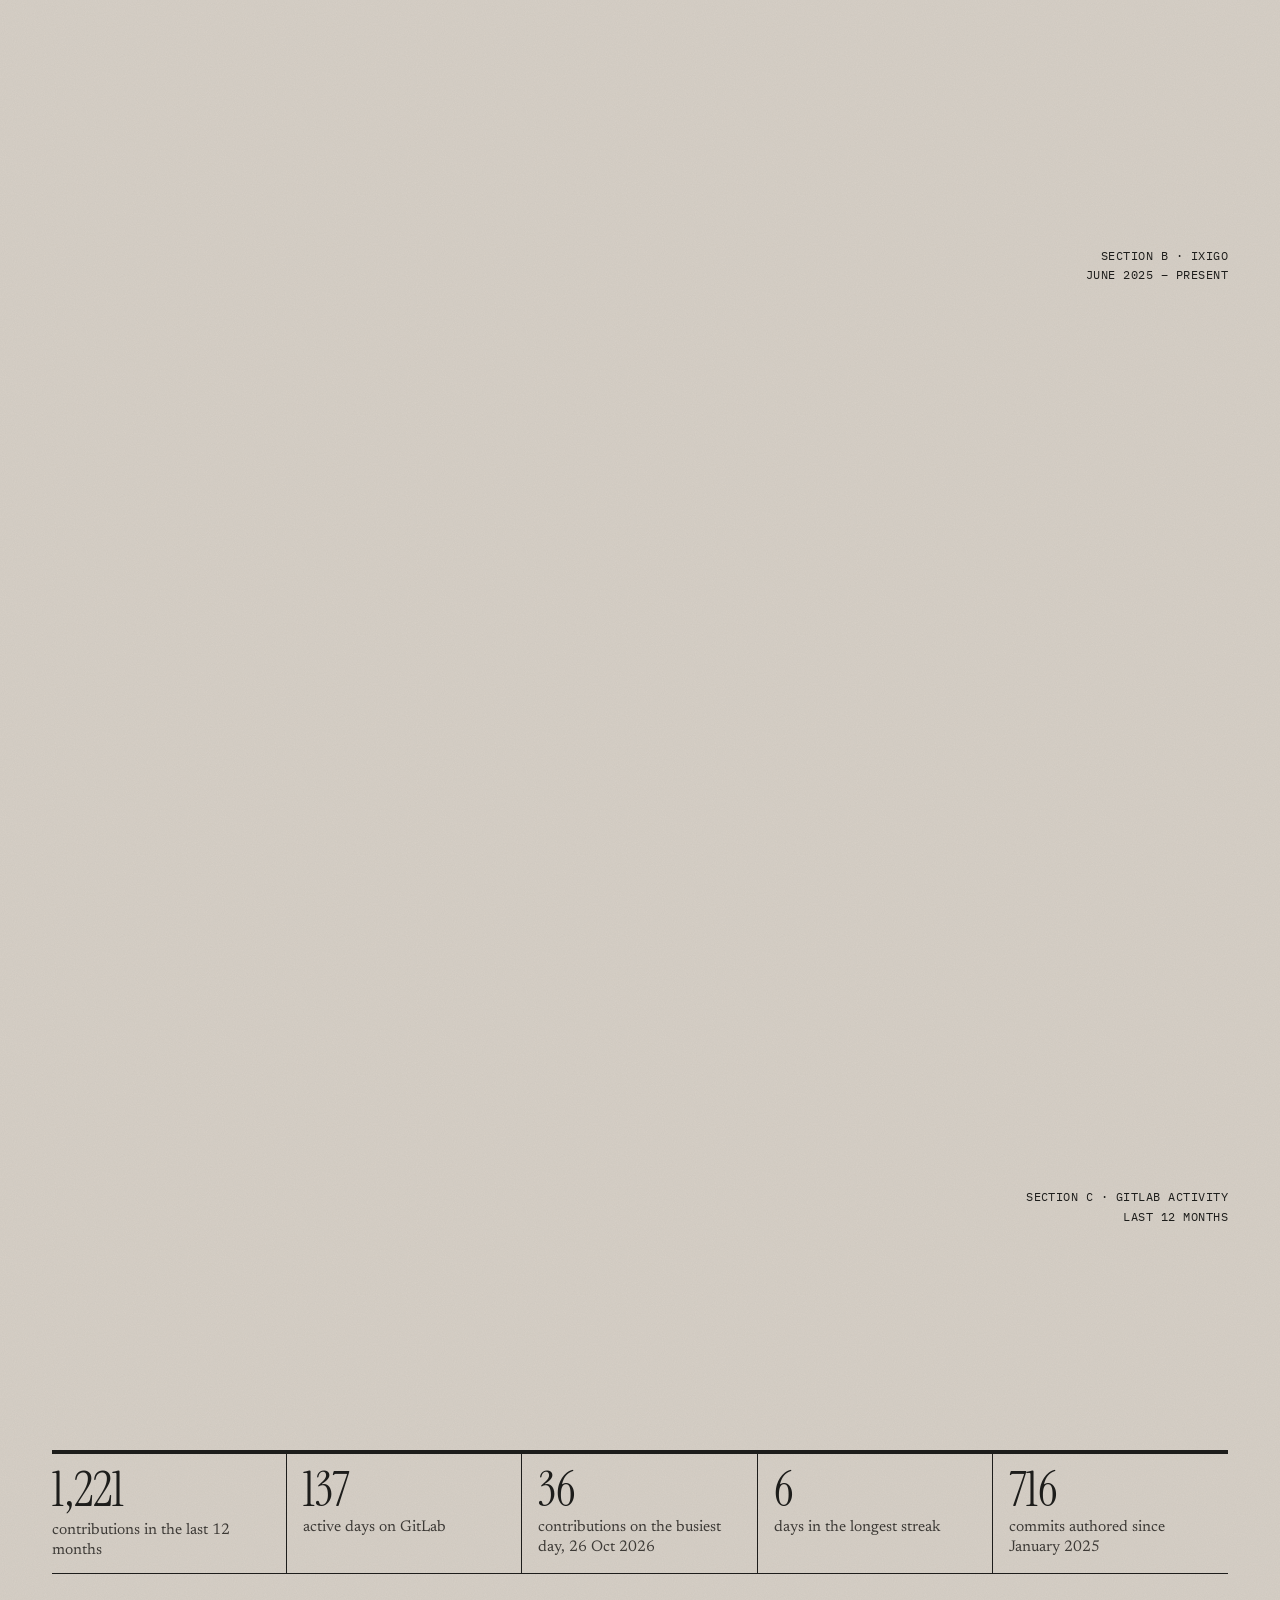
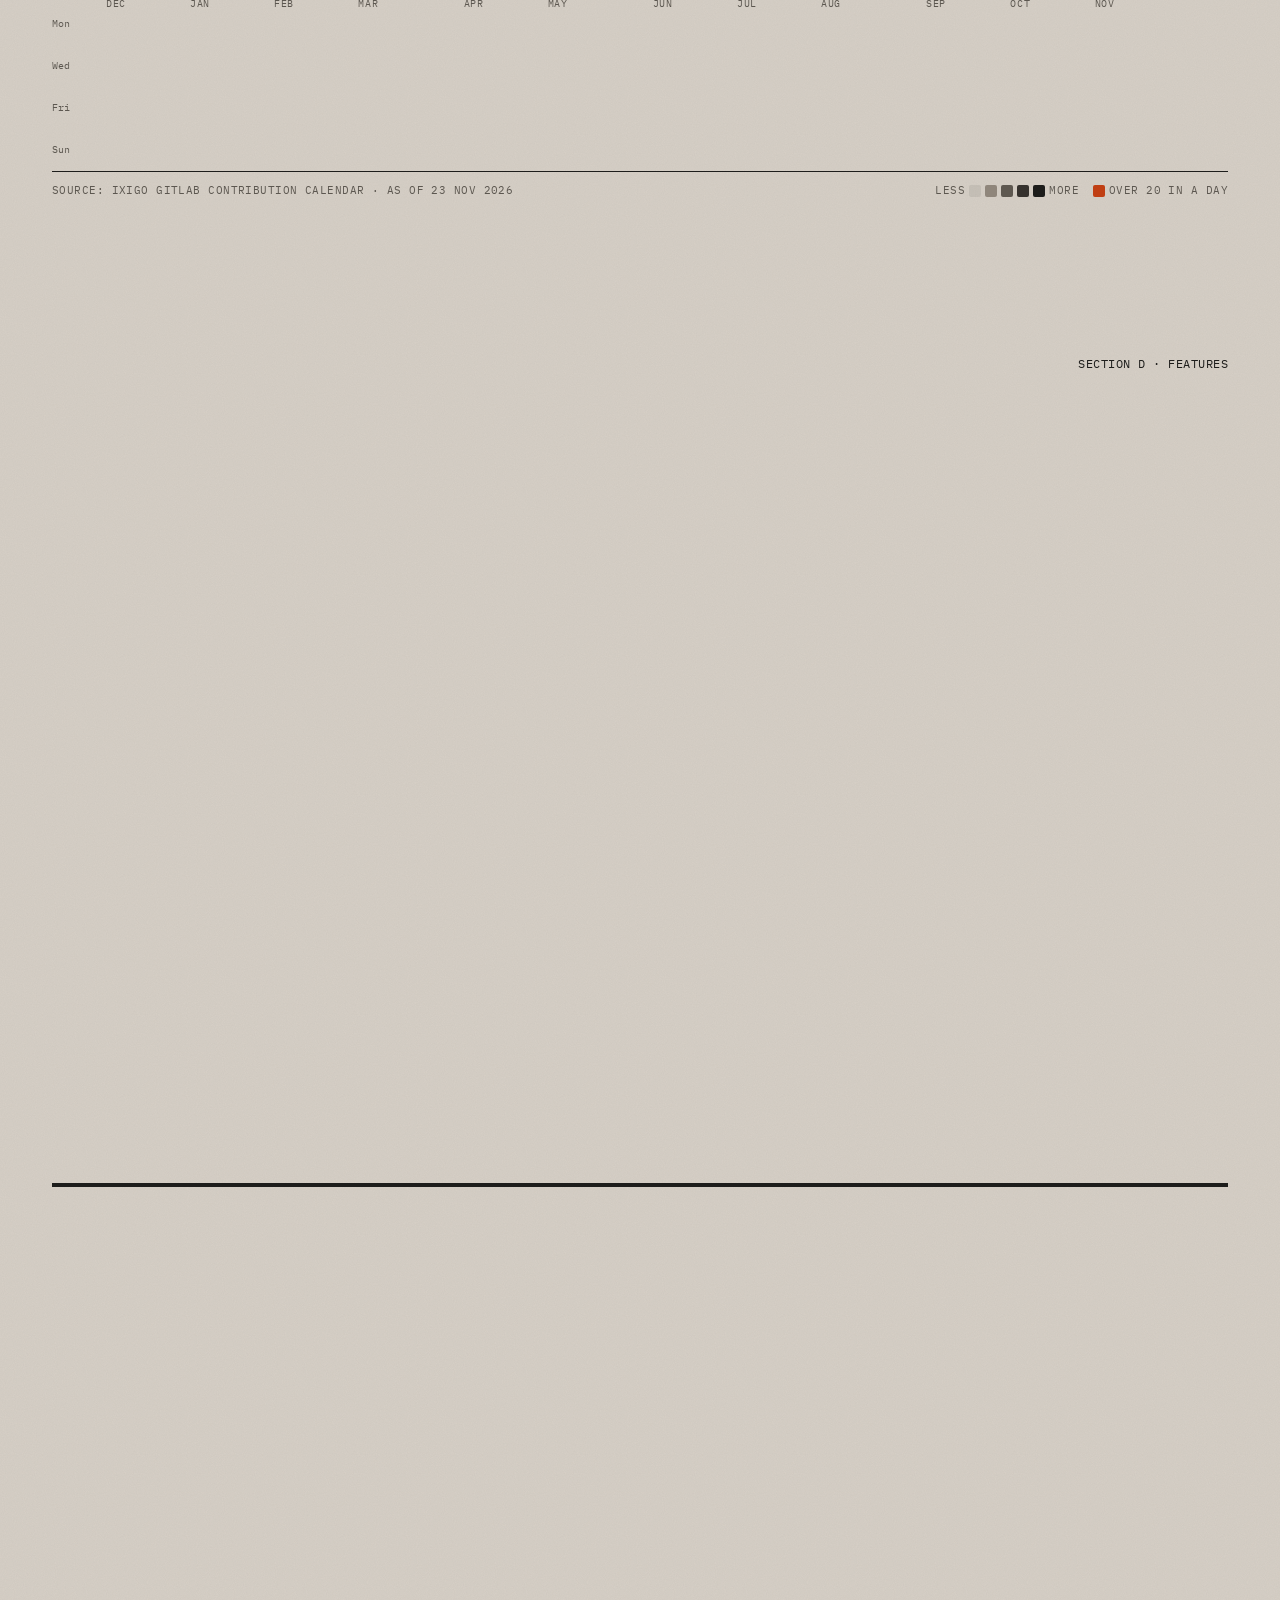
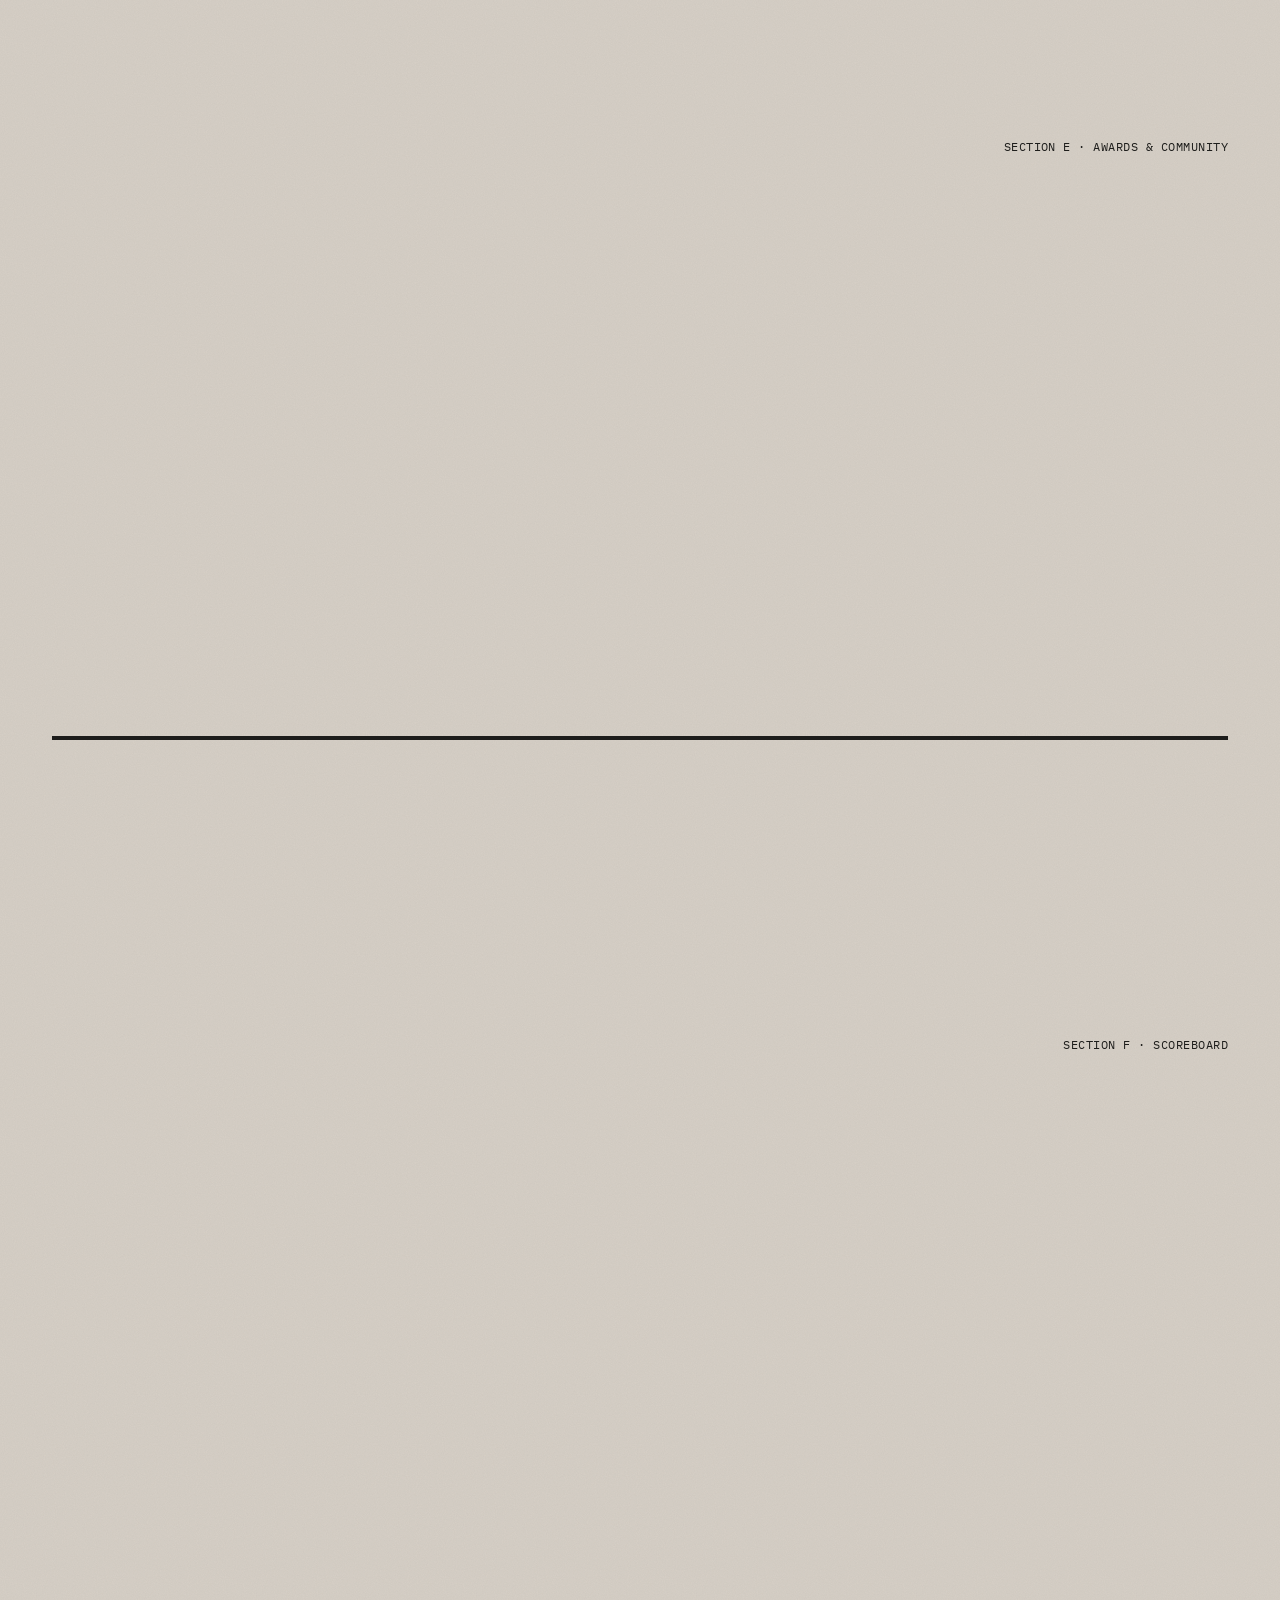
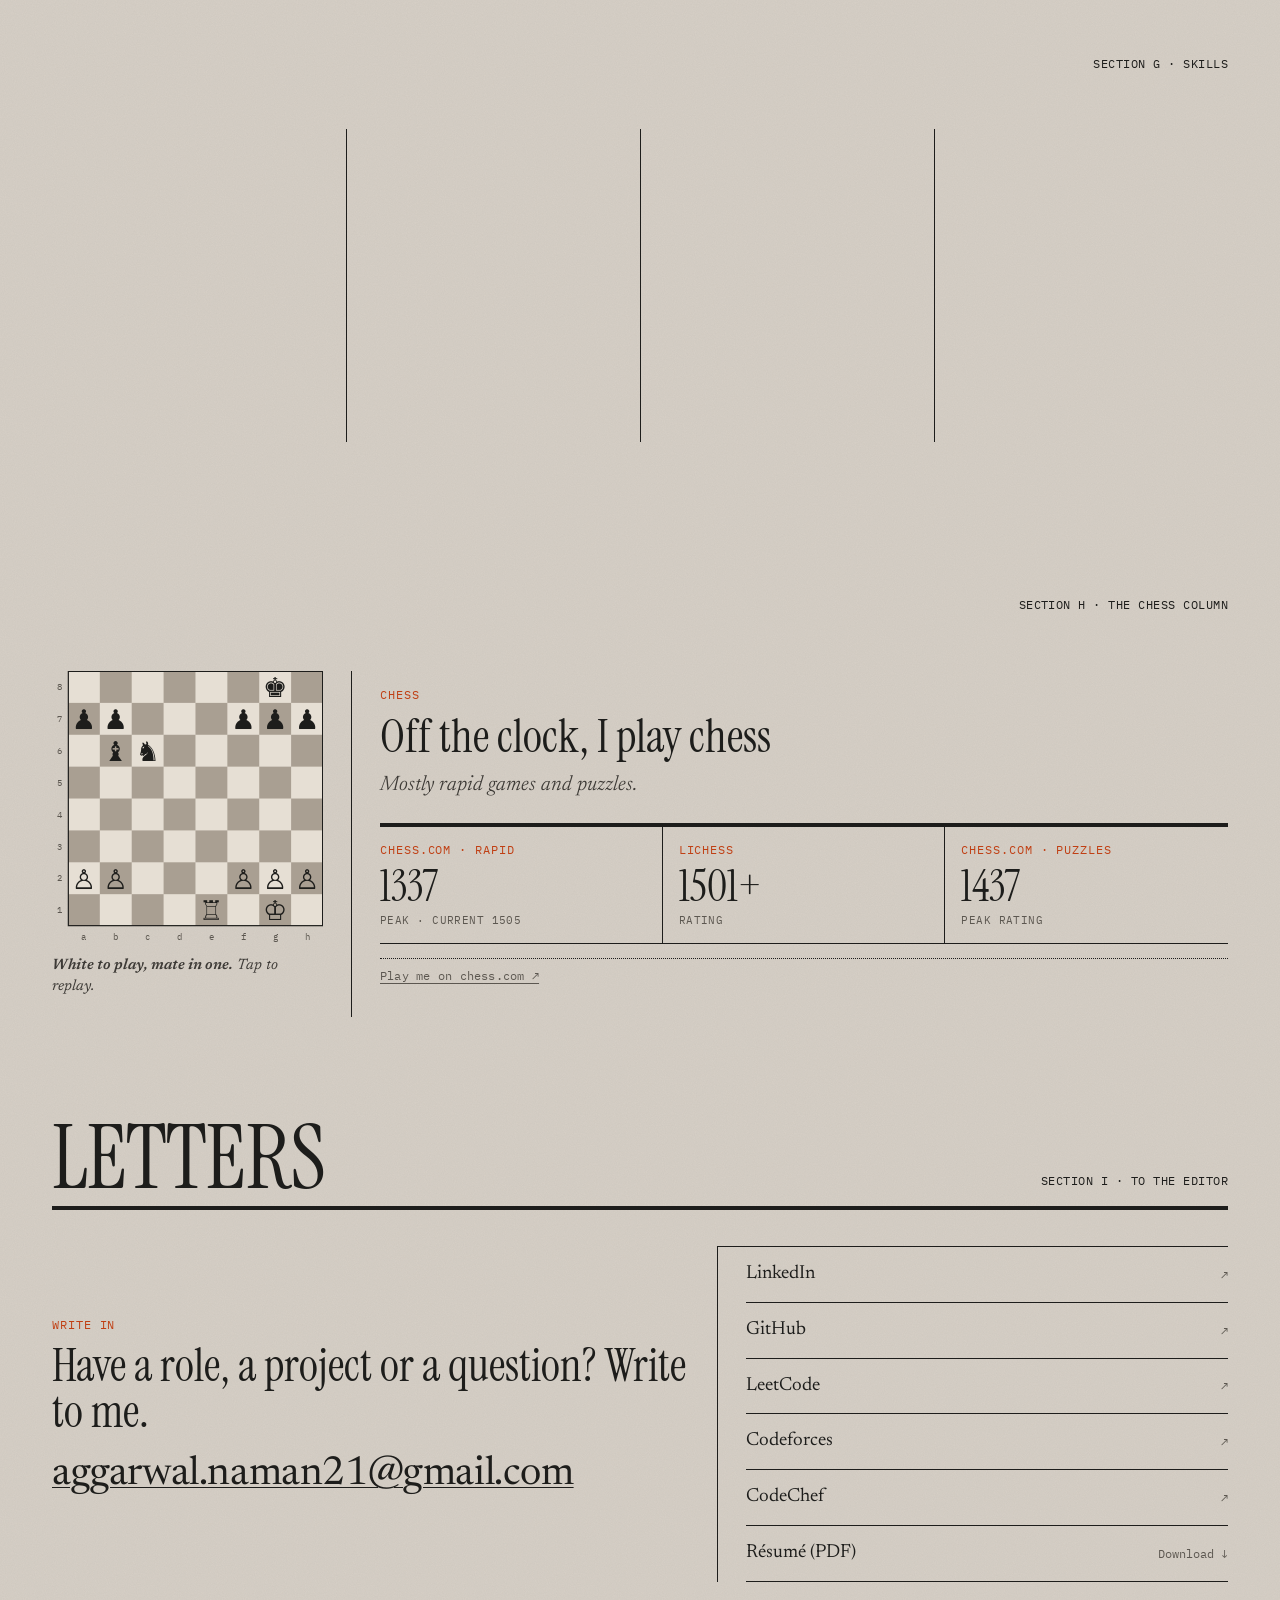
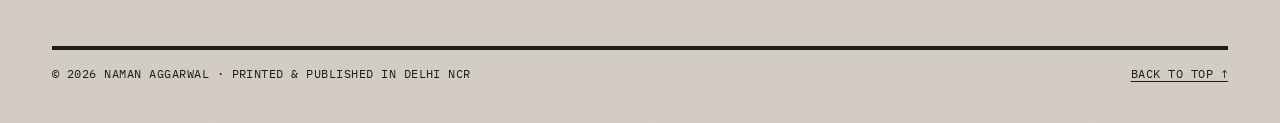
==== commit 682b7e2f: "Spread the menu bar across the full width Removes the empty gap before the Résumé button on wide scr" ====
--- a/index.html
+++ b/index.html
@@ -136,6 +136,13 @@
   .nav .resume { margin-left: auto; }
   .nav .resume a { border-right: 0; background: var(--ink); color: var(--paper); padding-left: 14px; }
   .nav .resume a:hover { background: var(--accent); color: var(--paper); }
+  /* wide screens: share the full width between the sections, so there's no empty gap before Résumé */
+  @media (min-width: 1080px) {
+    .nav li { flex: 1 1 auto; }
+    .nav a { text-align: center; }
+    .nav li:first-child a { padding-left: 14px; }
+    .nav .resume { margin-left: 0; }
+  }
 
   section { scroll-margin-top: 56px; }
   /* paint the phone status-bar band above the sticky menu */
@@ -440,9 +447,8 @@
   .board.played #mate-stamp { opacity: 1; transform: rotate(-8deg) scale(1); transition: opacity .15s ease 2.1s, transform .35s cubic-bezier(.2,1.5,.4,1) 2.1s; }
 
   /* ---------- Hover underline in the nav ---------- */
-  .nav li:not(.resume) a { background: linear-gradient(currentColor, currentColor) 0 calc(100% - 8px) / 0 1px no-repeat; transition: background-size .3s ease, color .2s; }
-  .nav li:not(.resume) a:hover { background-size: calc(100% - 28px) 1px; background-position-x: 14px; }
-  .nav li:first-child a:hover { background-position-x: 0; background-size: calc(100% - 14px) 1px; }
+  .nav li:not(.resume) a { text-decoration: underline; text-decoration-color: transparent; text-decoration-thickness: 1px; text-underline-offset: 5px; transition: text-decoration-color .25s ease, color .2s; }
+  .nav li:not(.resume) a:hover { text-decoration-color: currentColor; }
 
   /* ---------- Commit calendar ---------- */
   .commit-stats { display: grid; grid-template-columns: repeat(2, 1fr); border-top: 4px solid var(--rule); border-bottom: 1px solid var(--rule); margin: 8px 0 22px; }
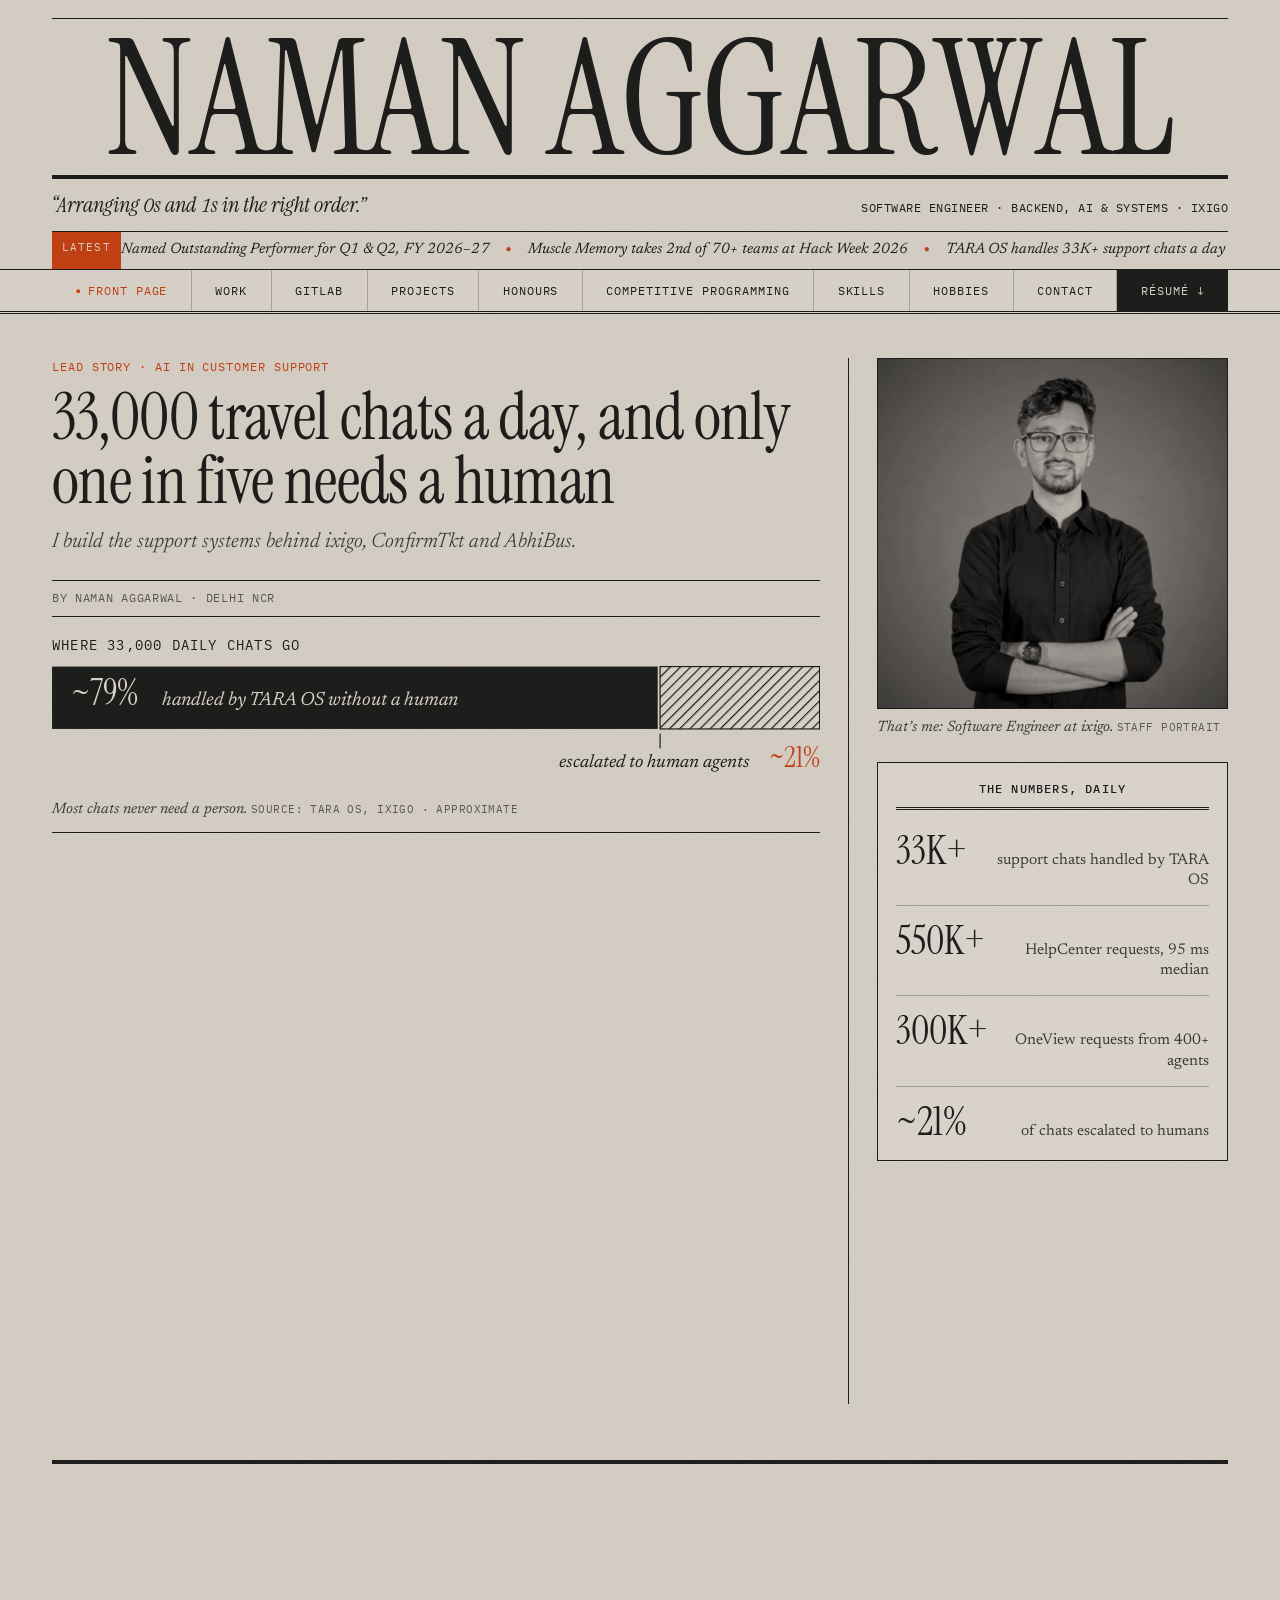
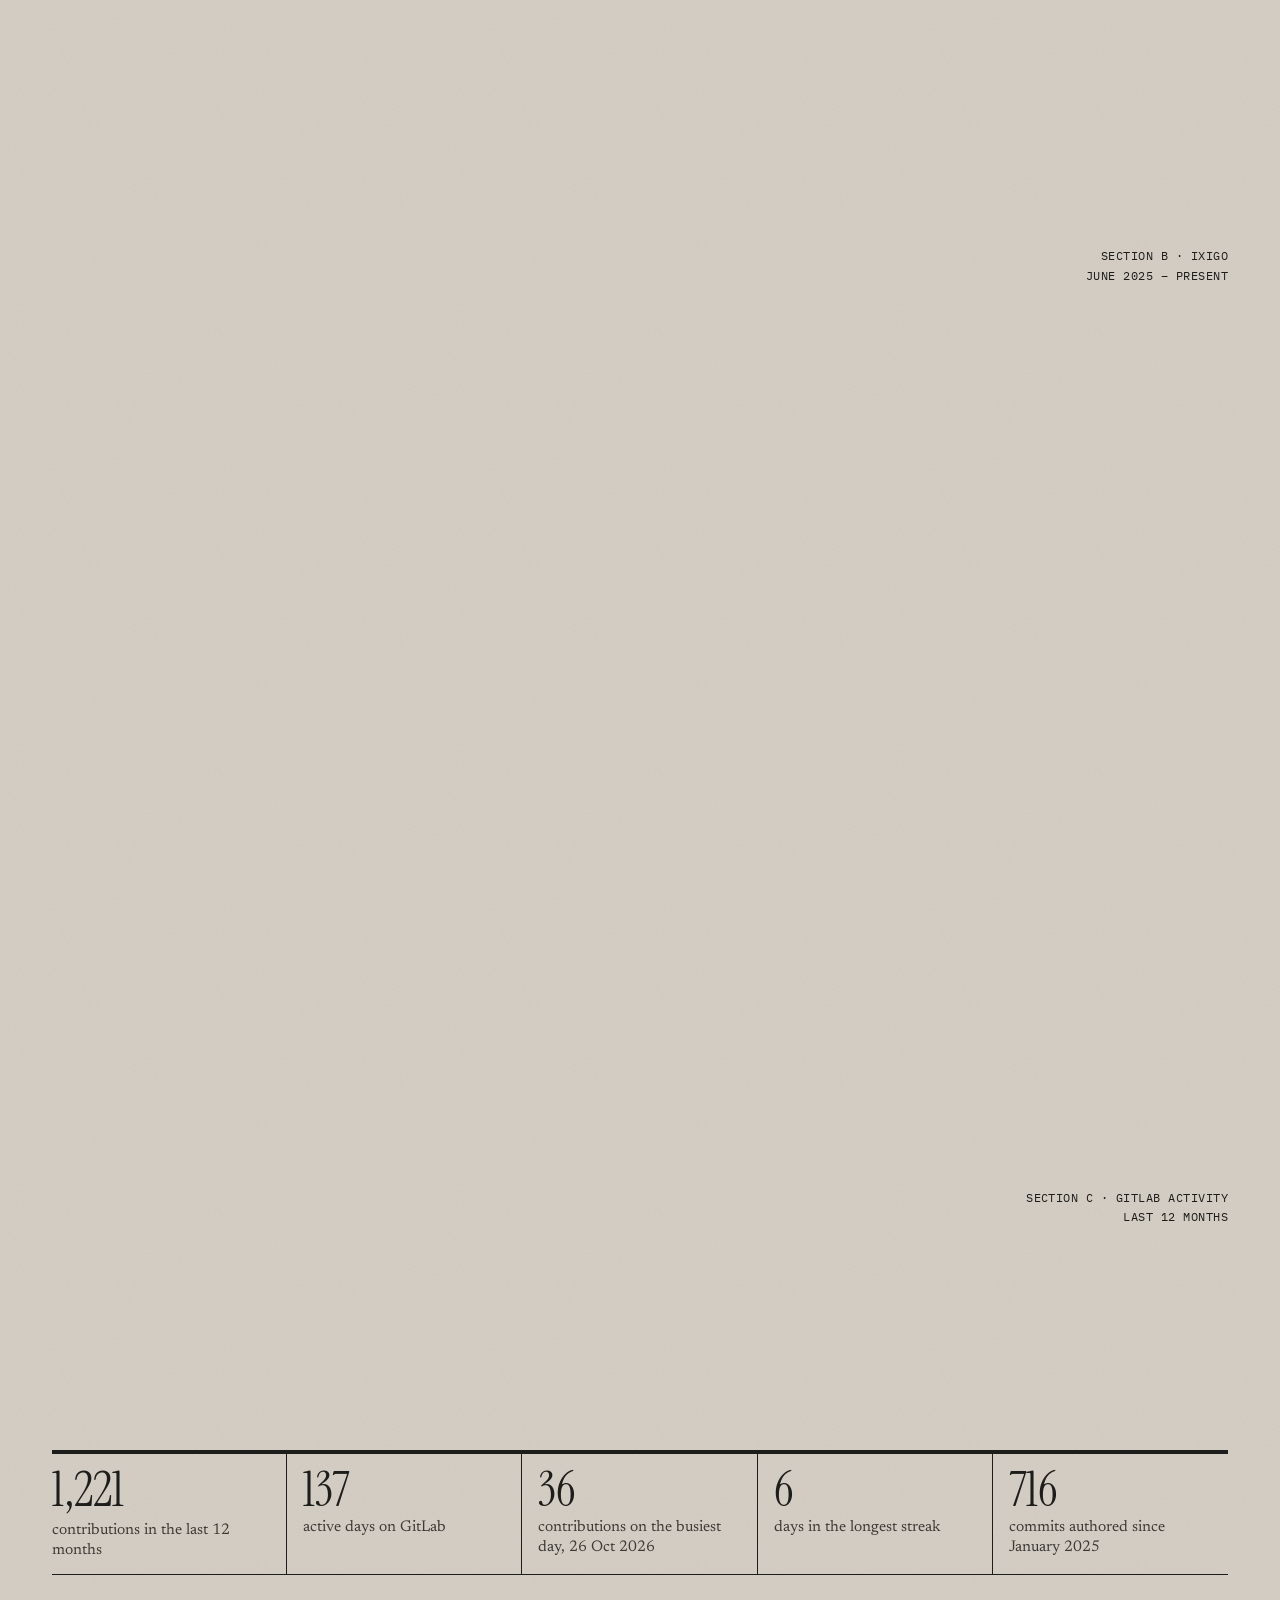
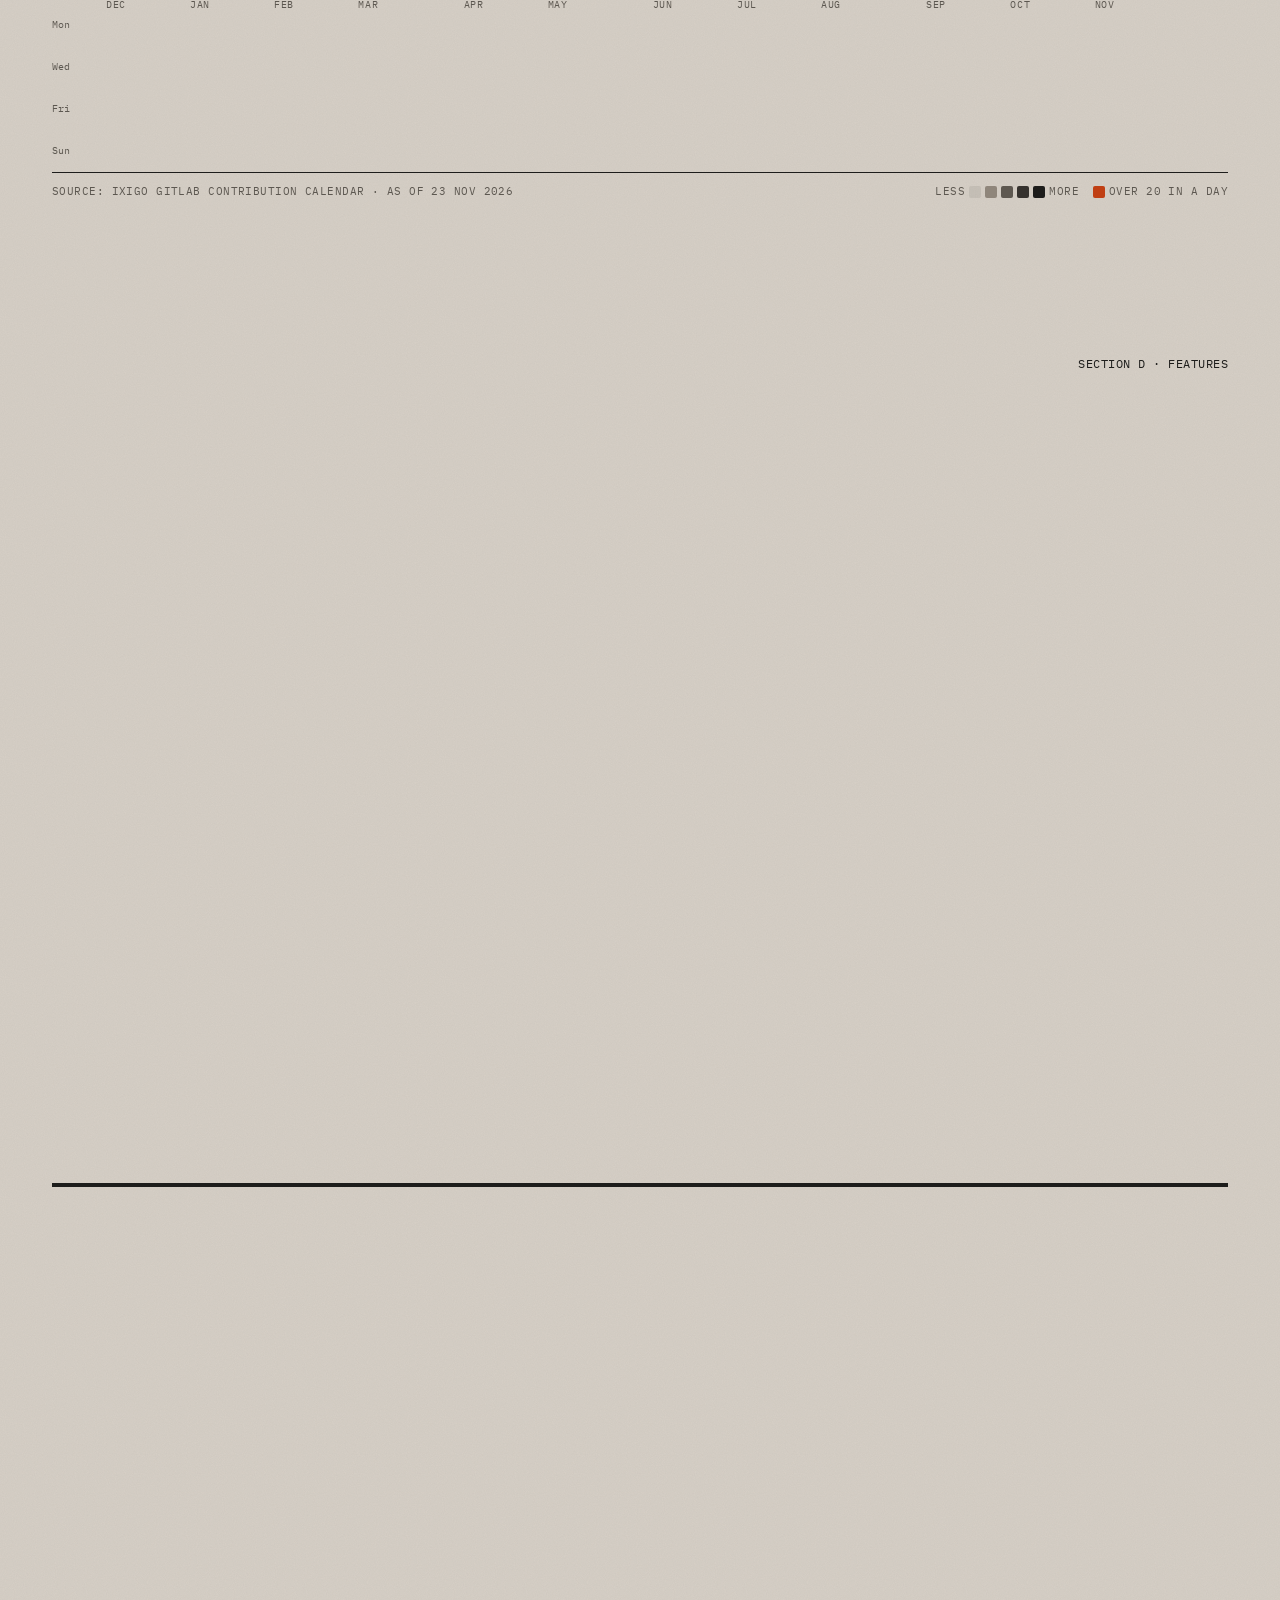
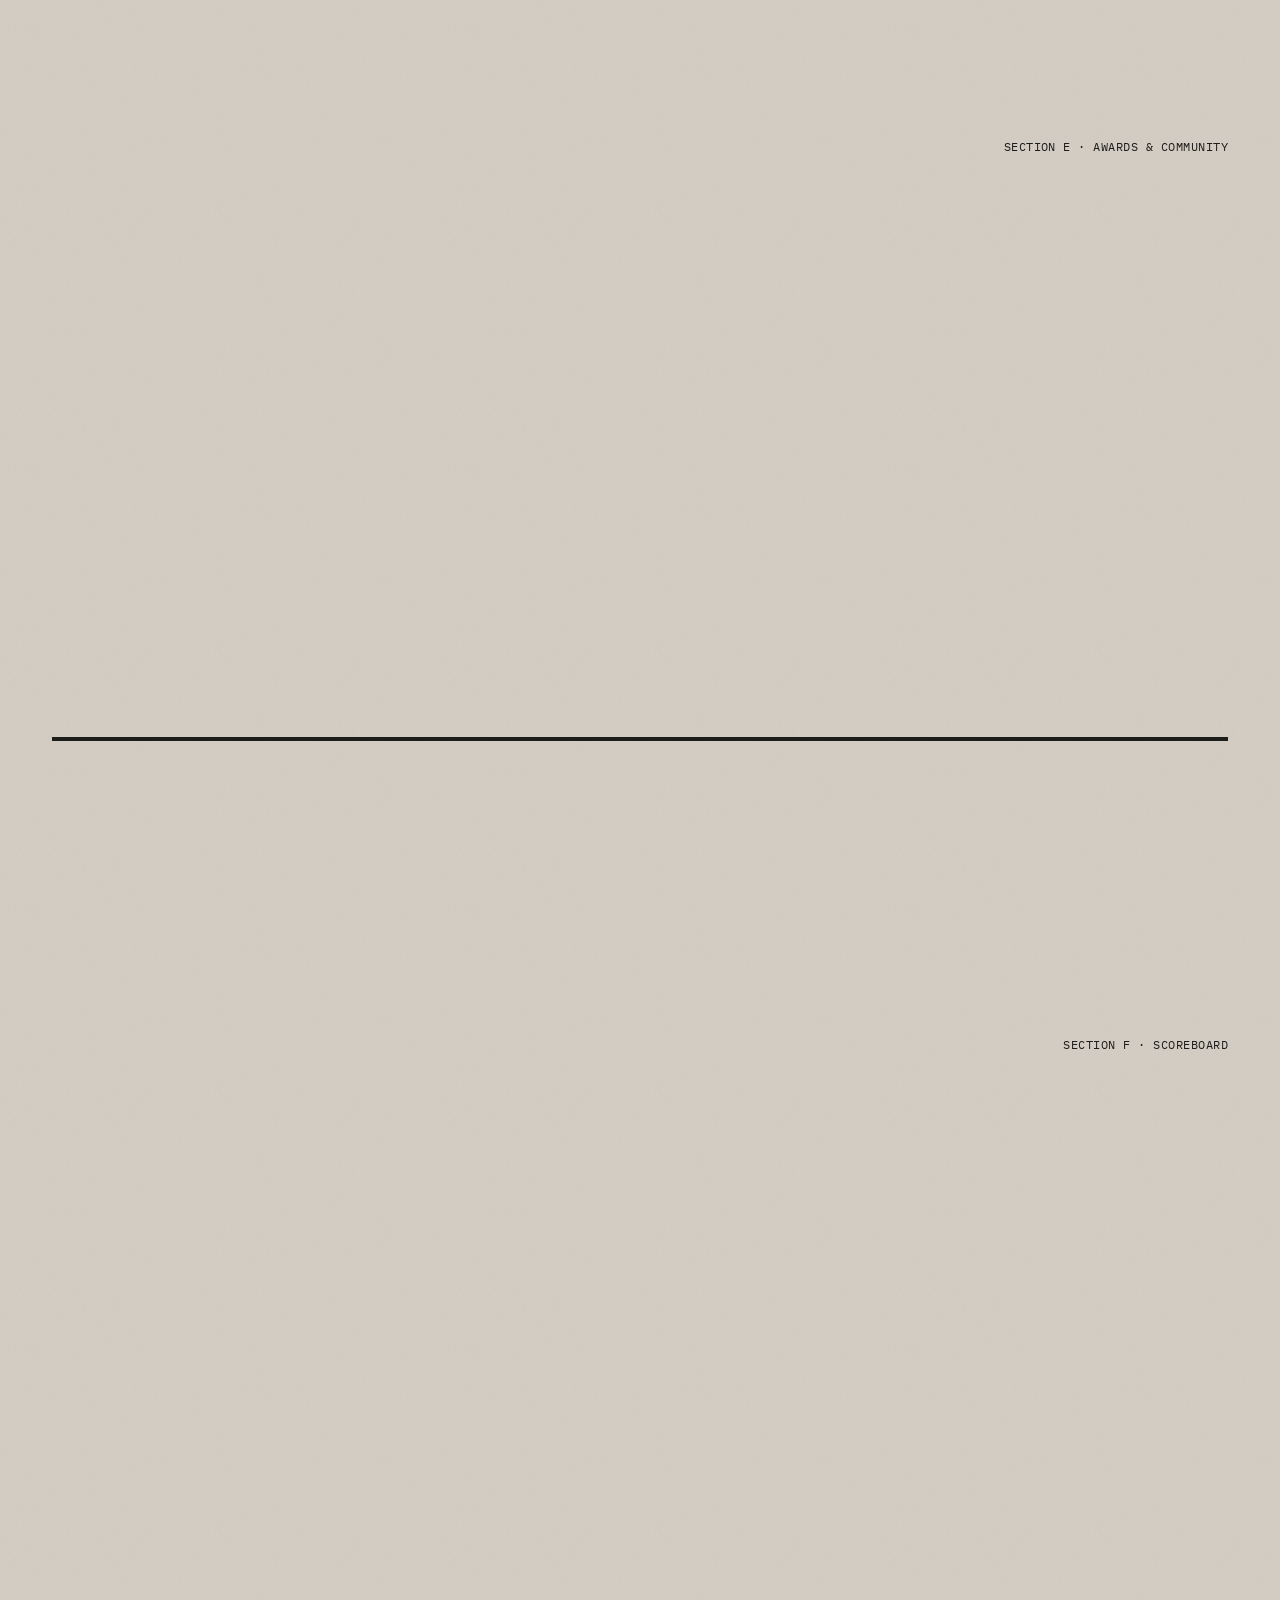
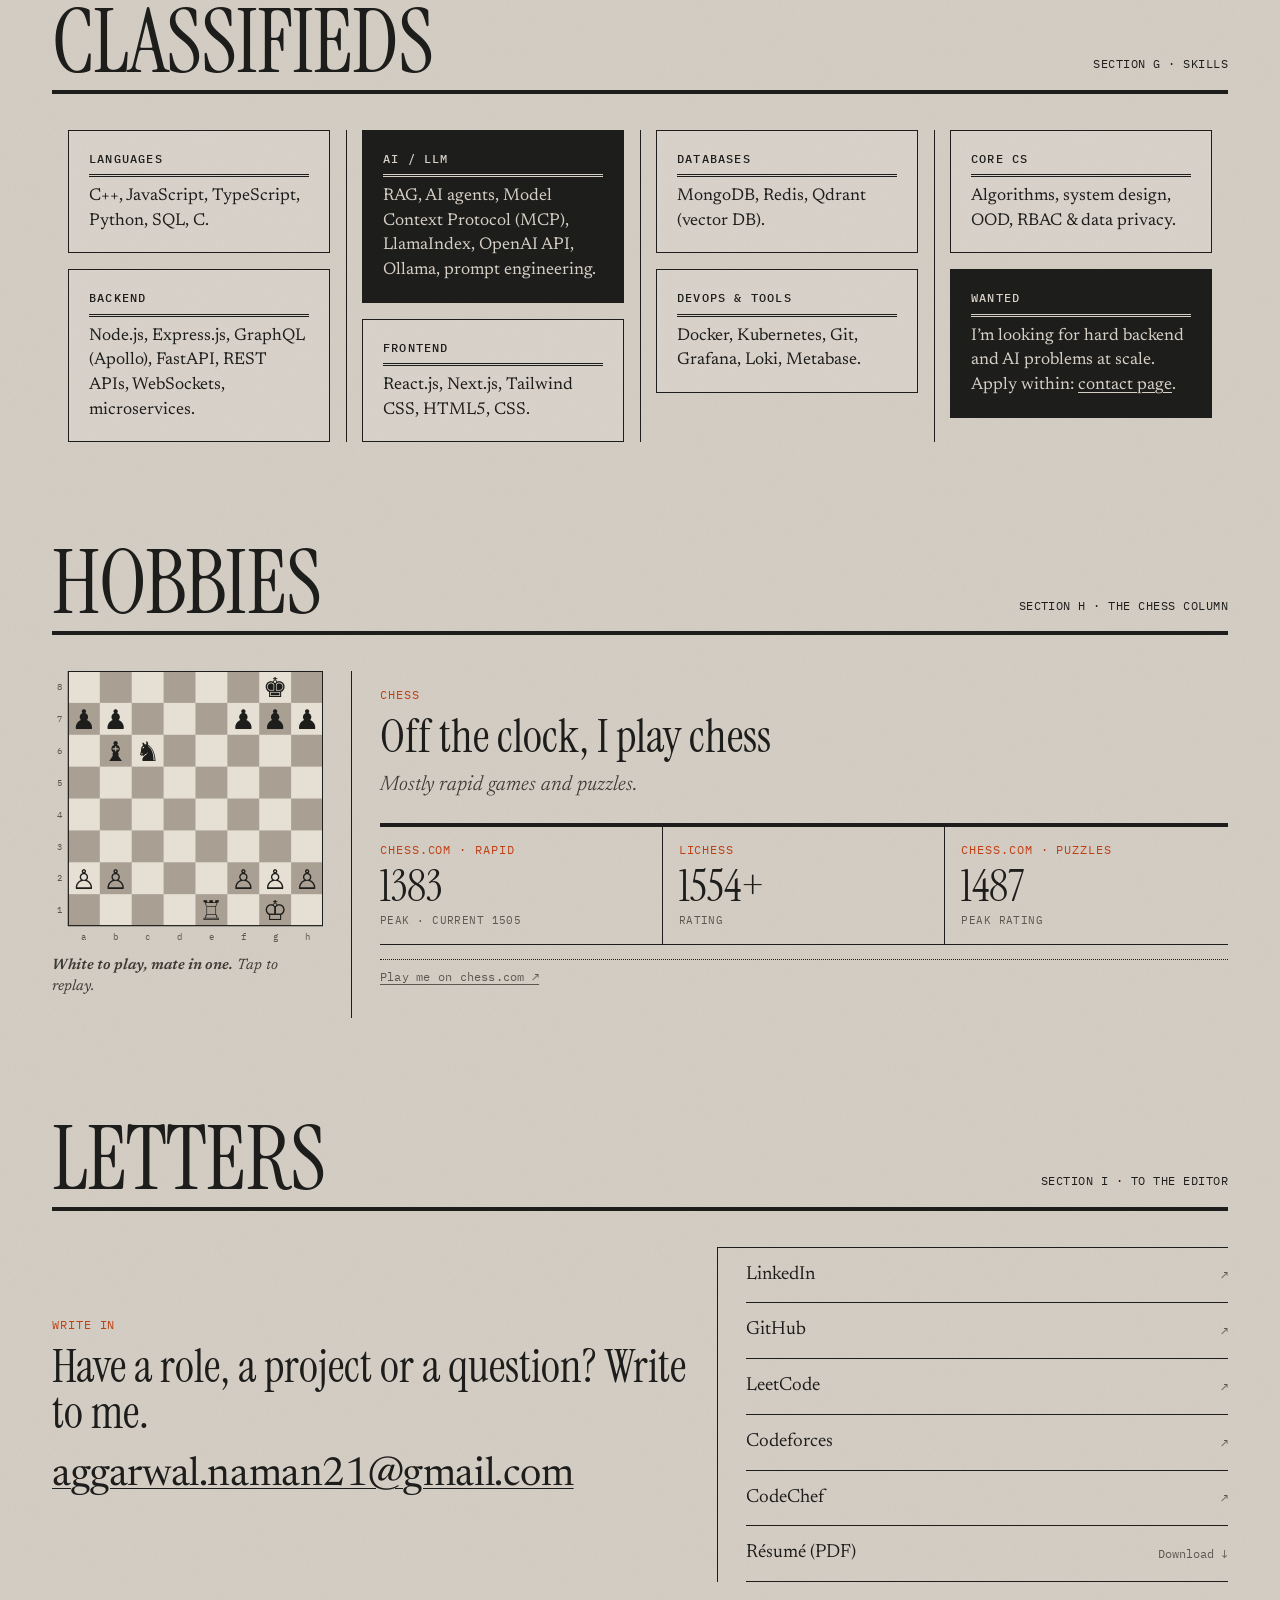
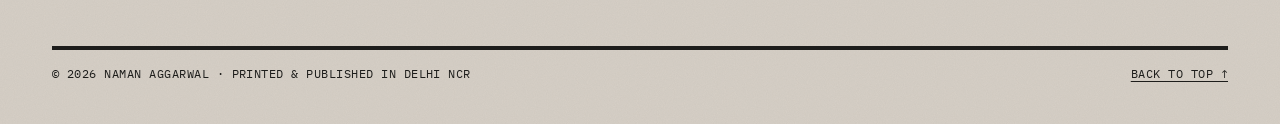
==== commit 585b31b2: "Write the motto with digits: 0s and 1s Co-Authored-By: Claude Opus 5.5 <noreply@anthropic.com>" ====
--- a/index.html
+++ b/index.html
@@ -110,6 +110,8 @@
     padding: 8px 0;
   }
   .motto em { font-family: var(--display); font-size: 22px; font-style: italic; }
+  /* the display italic draws 1 like an l, so set the digits in the body face */
+  .digits { font-family: var(--body); font-style: italic; font-size: .9em; font-variant-numeric: lining-nums; }
 
   /* ---------- Sticky section nav ---------- */
   .nav {
@@ -552,7 +554,7 @@
     <div class="paper-ears"><span>Vol. I</span><span>Delhi NCR edition</span><span>Late city</span></div>
     <div class="paper-mast">Naman Aggarwal</div>
     <div class="paper-rule"></div>
-    <div class="paper-motto">“Arranging zeros and ones in the right order.”<span>Software Engineer · ixigo</span></div>
+    <div class="paper-motto">“Arranging <span class="digits">0</span>s and <span class="digits">1</span>s in the right order.”<span>Software Engineer · ixigo</span></div>
     <div class="paper-head">33,000 travel chats a day, and only one in five needs a human</div>
     <div class="paper-body">
       <div class="paper-cols"><i></i><i></i></div>
@@ -567,7 +569,7 @@
   <h1 class="masthead">Naman Aggarwal</h1>
   <hr class="rule-thick">
   <div class="motto">
-    <em>“Arranging zeros and ones in the right order.”</em>
+    <em>“Arranging <span class="digits">0</span>s and <span class="digits">1</span>s in the right order.”</em>
     <span class="mono">Software Engineer · Backend, AI &amp; Systems · ixigo</span>
   </div>
   <div class="ticker" aria-label="Latest headlines">
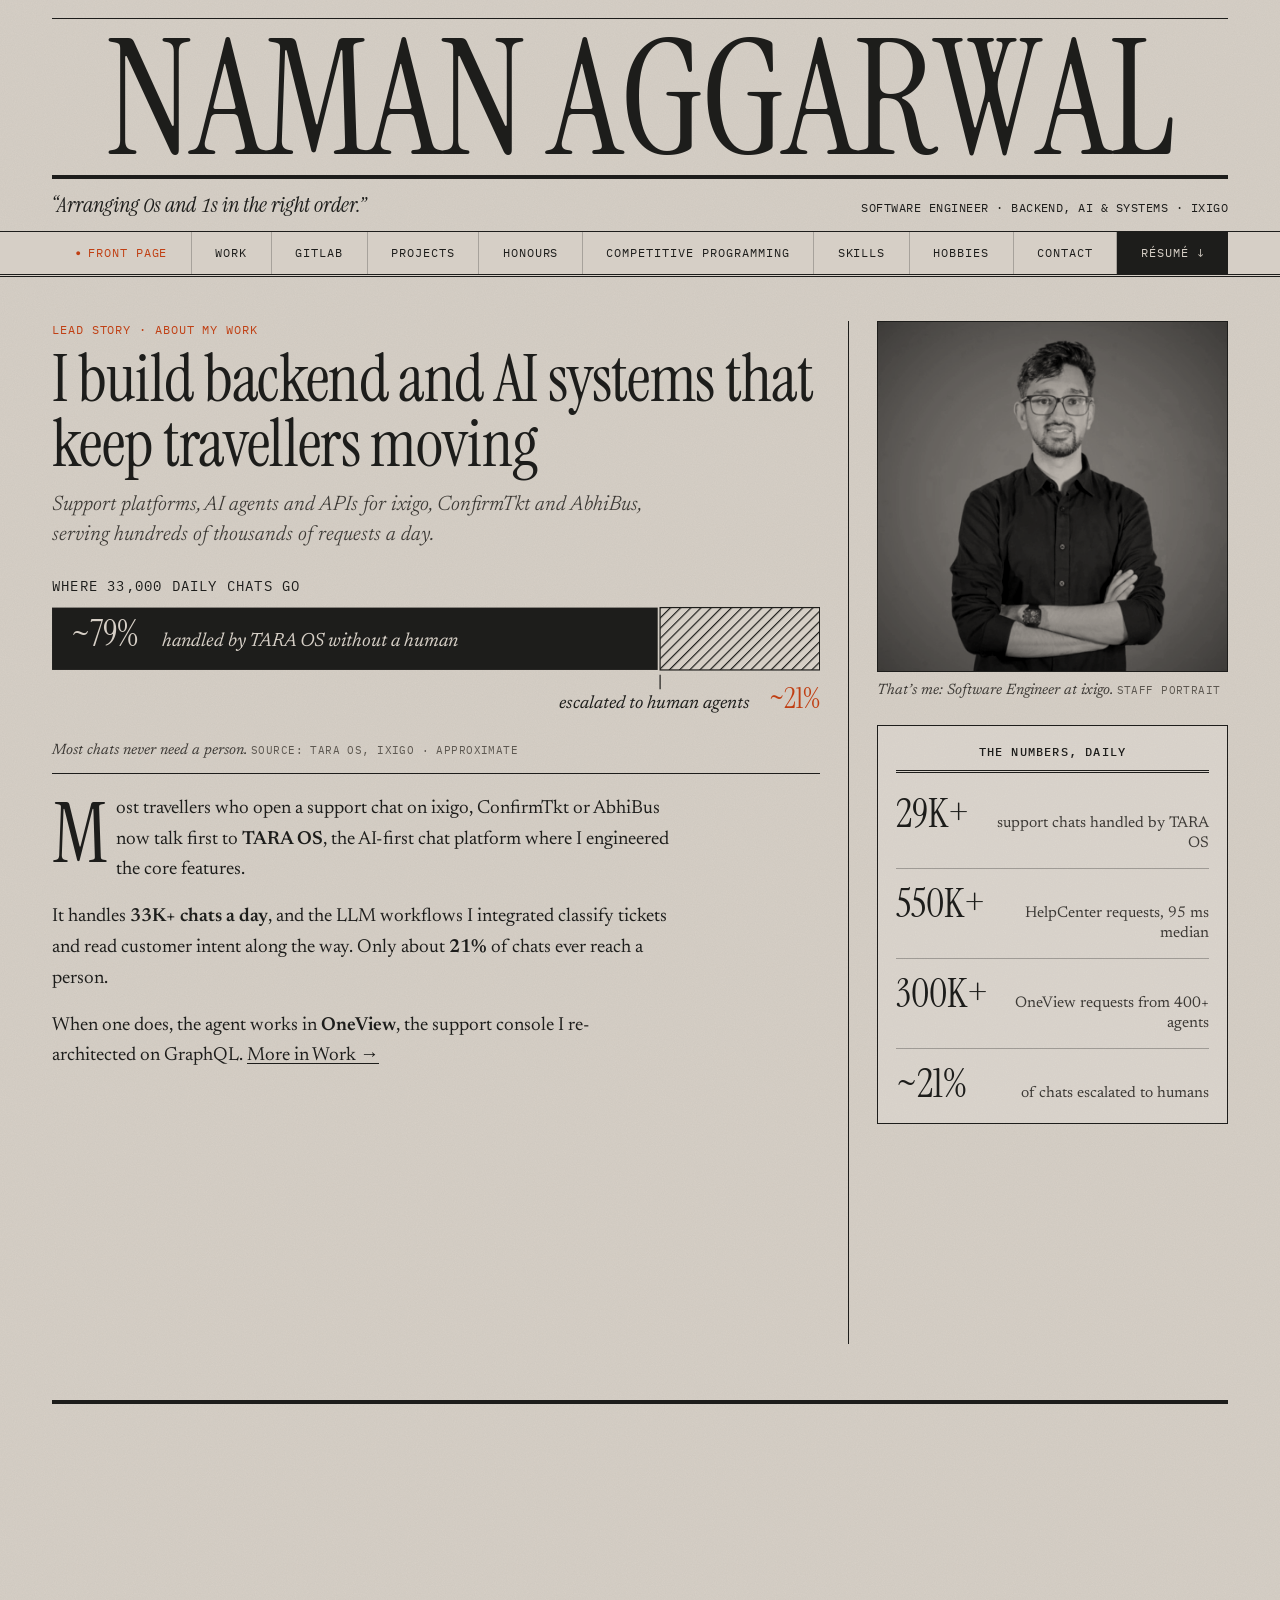
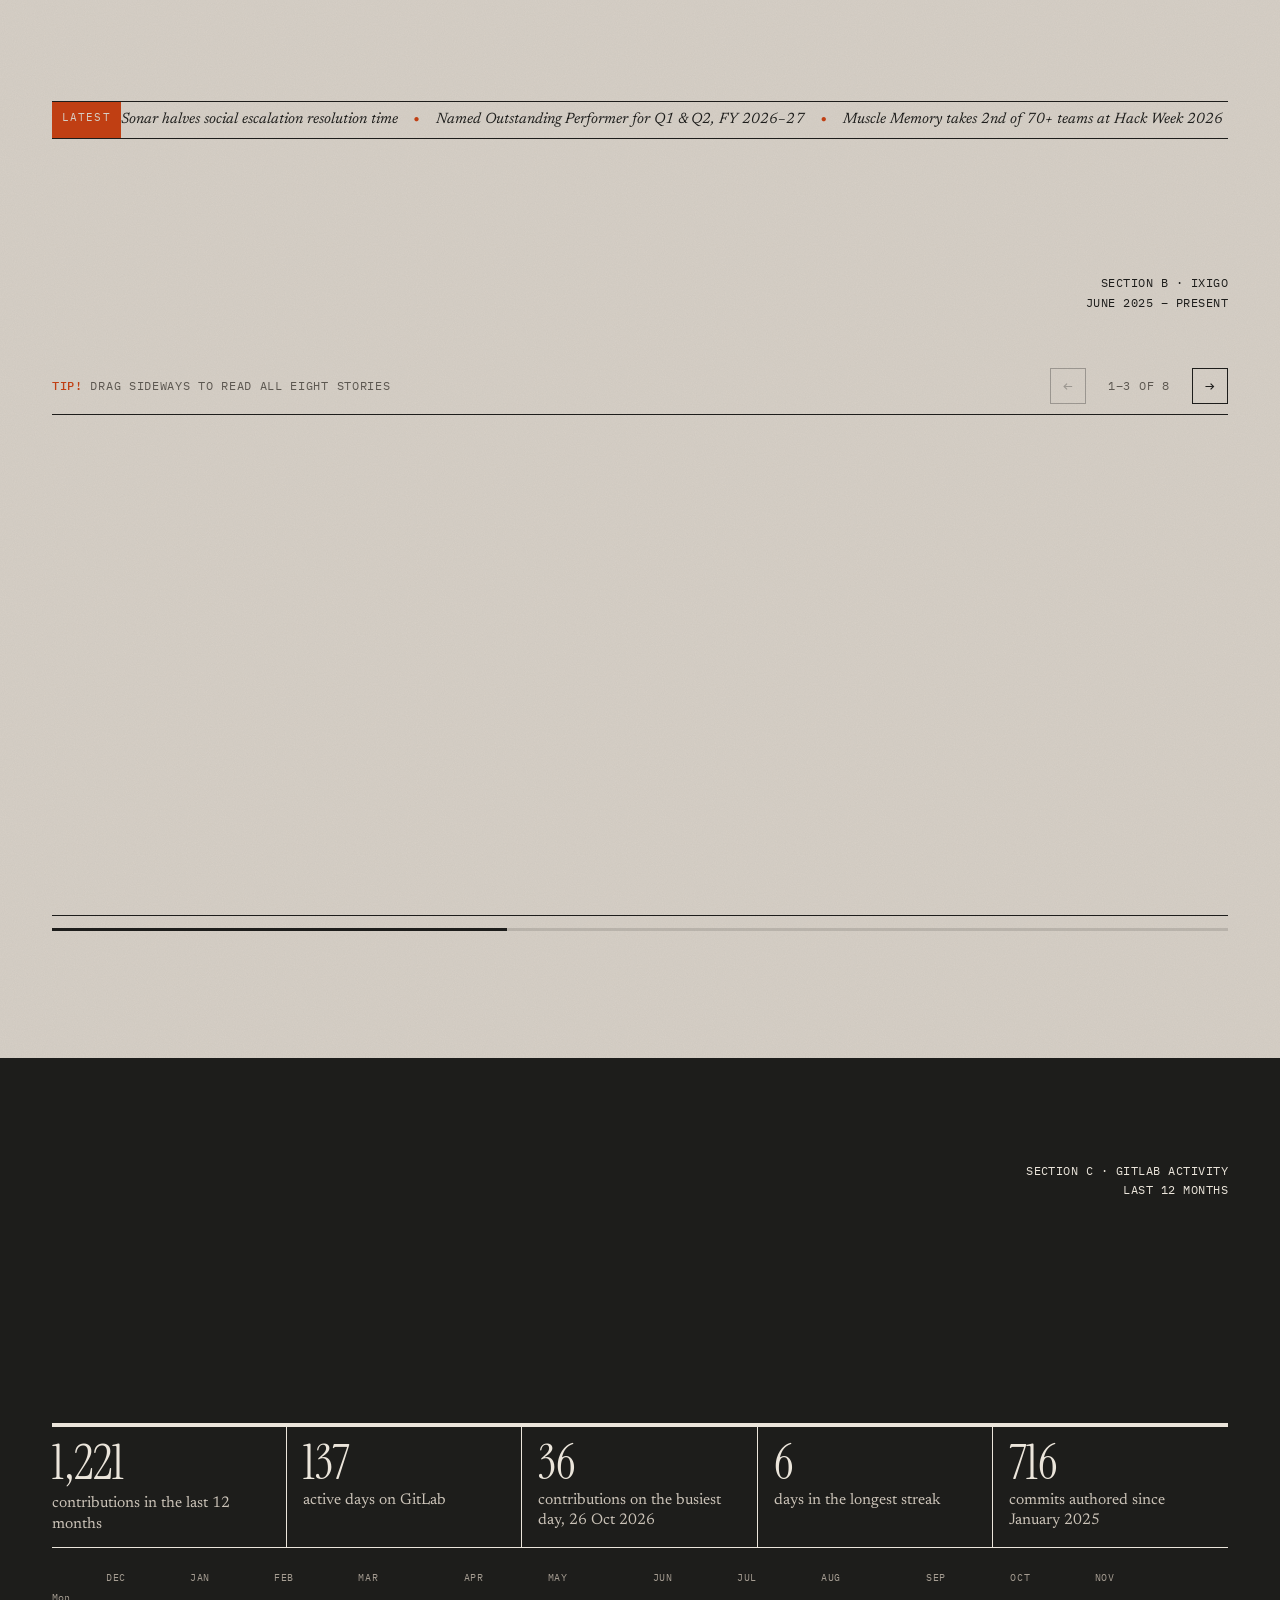
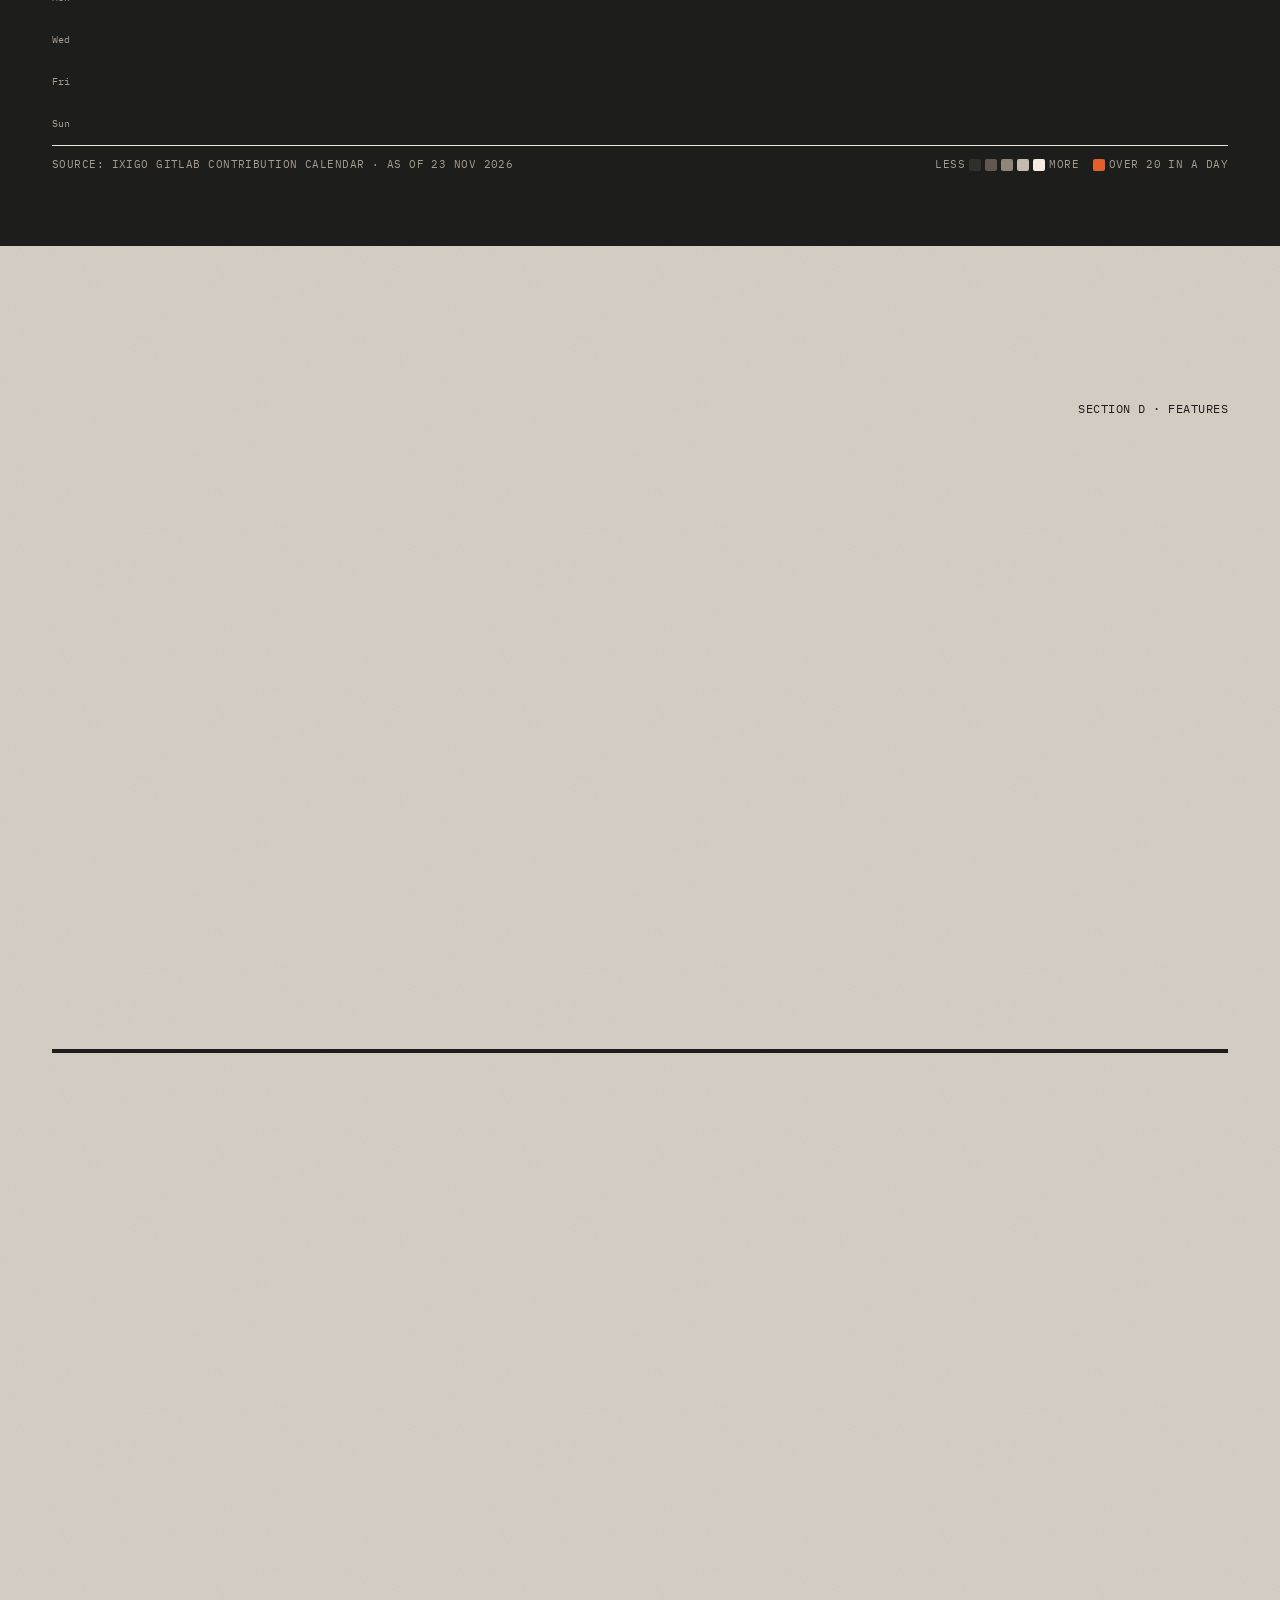
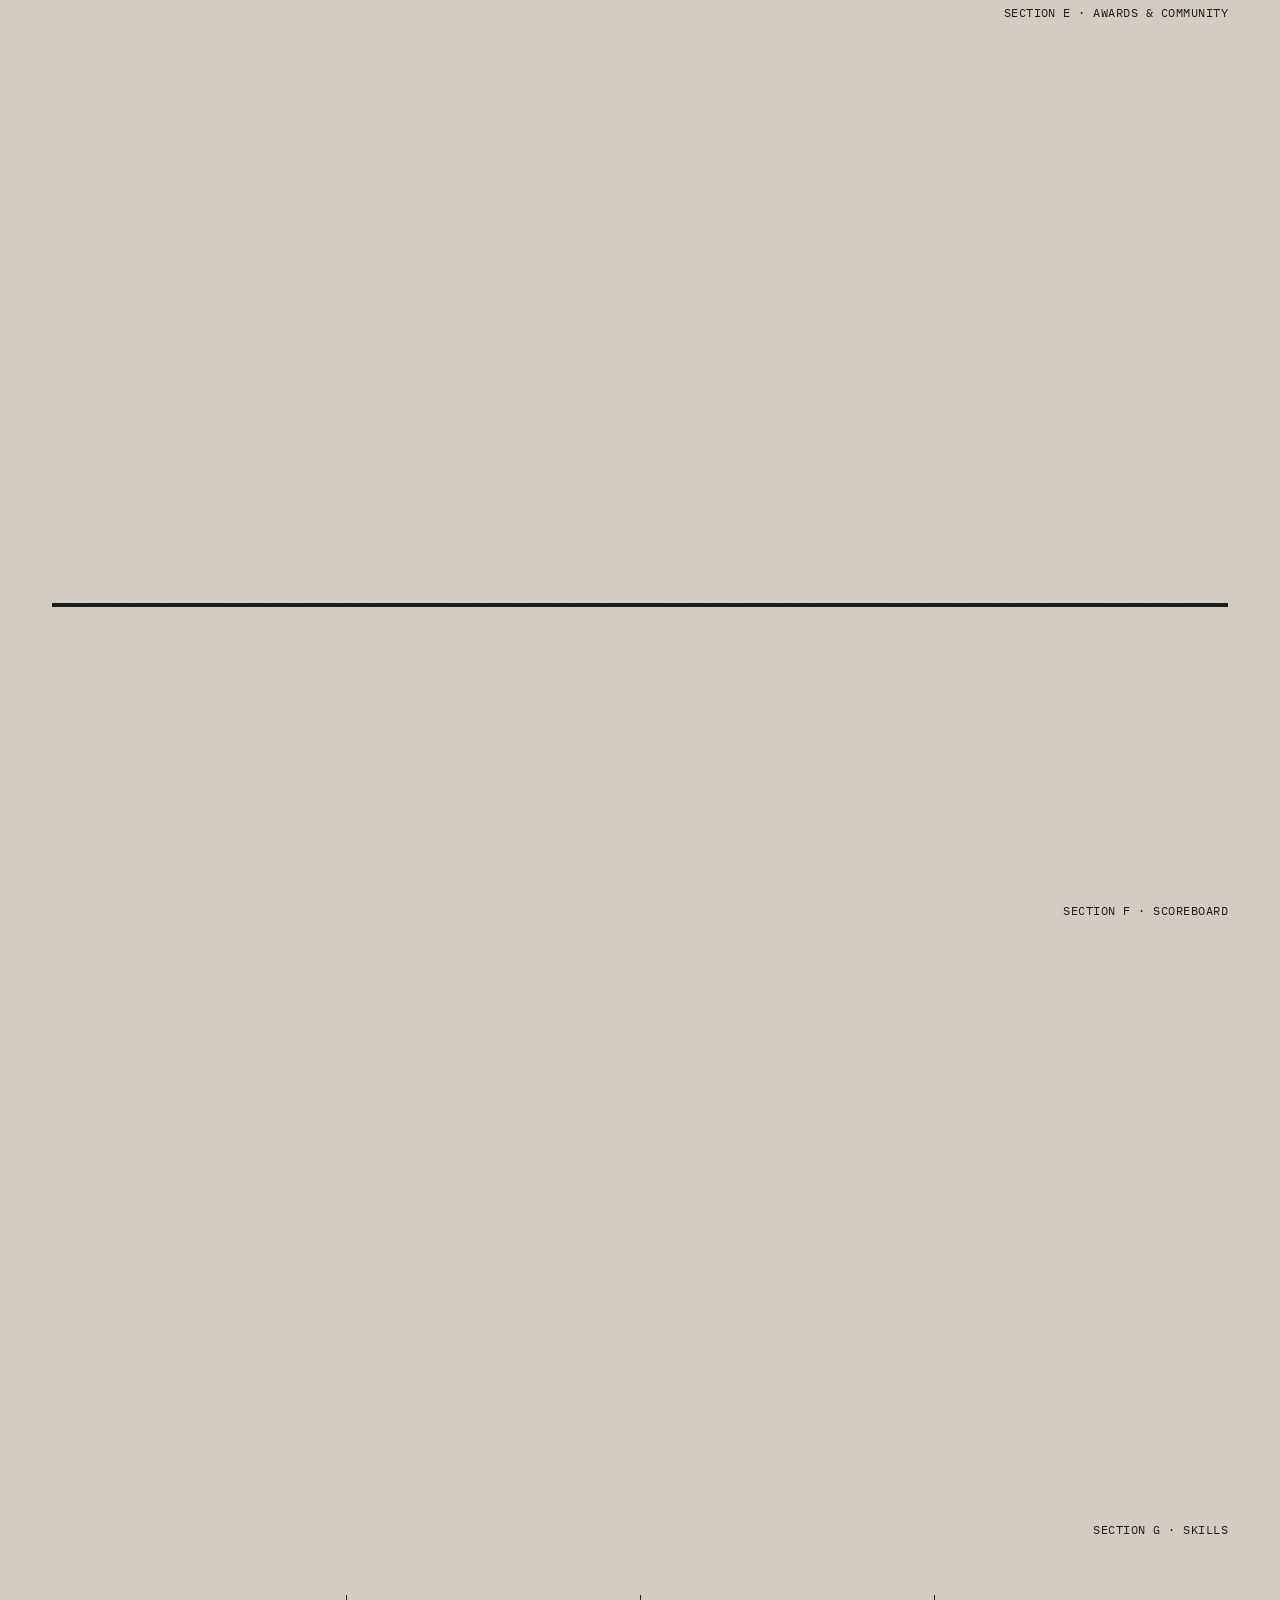
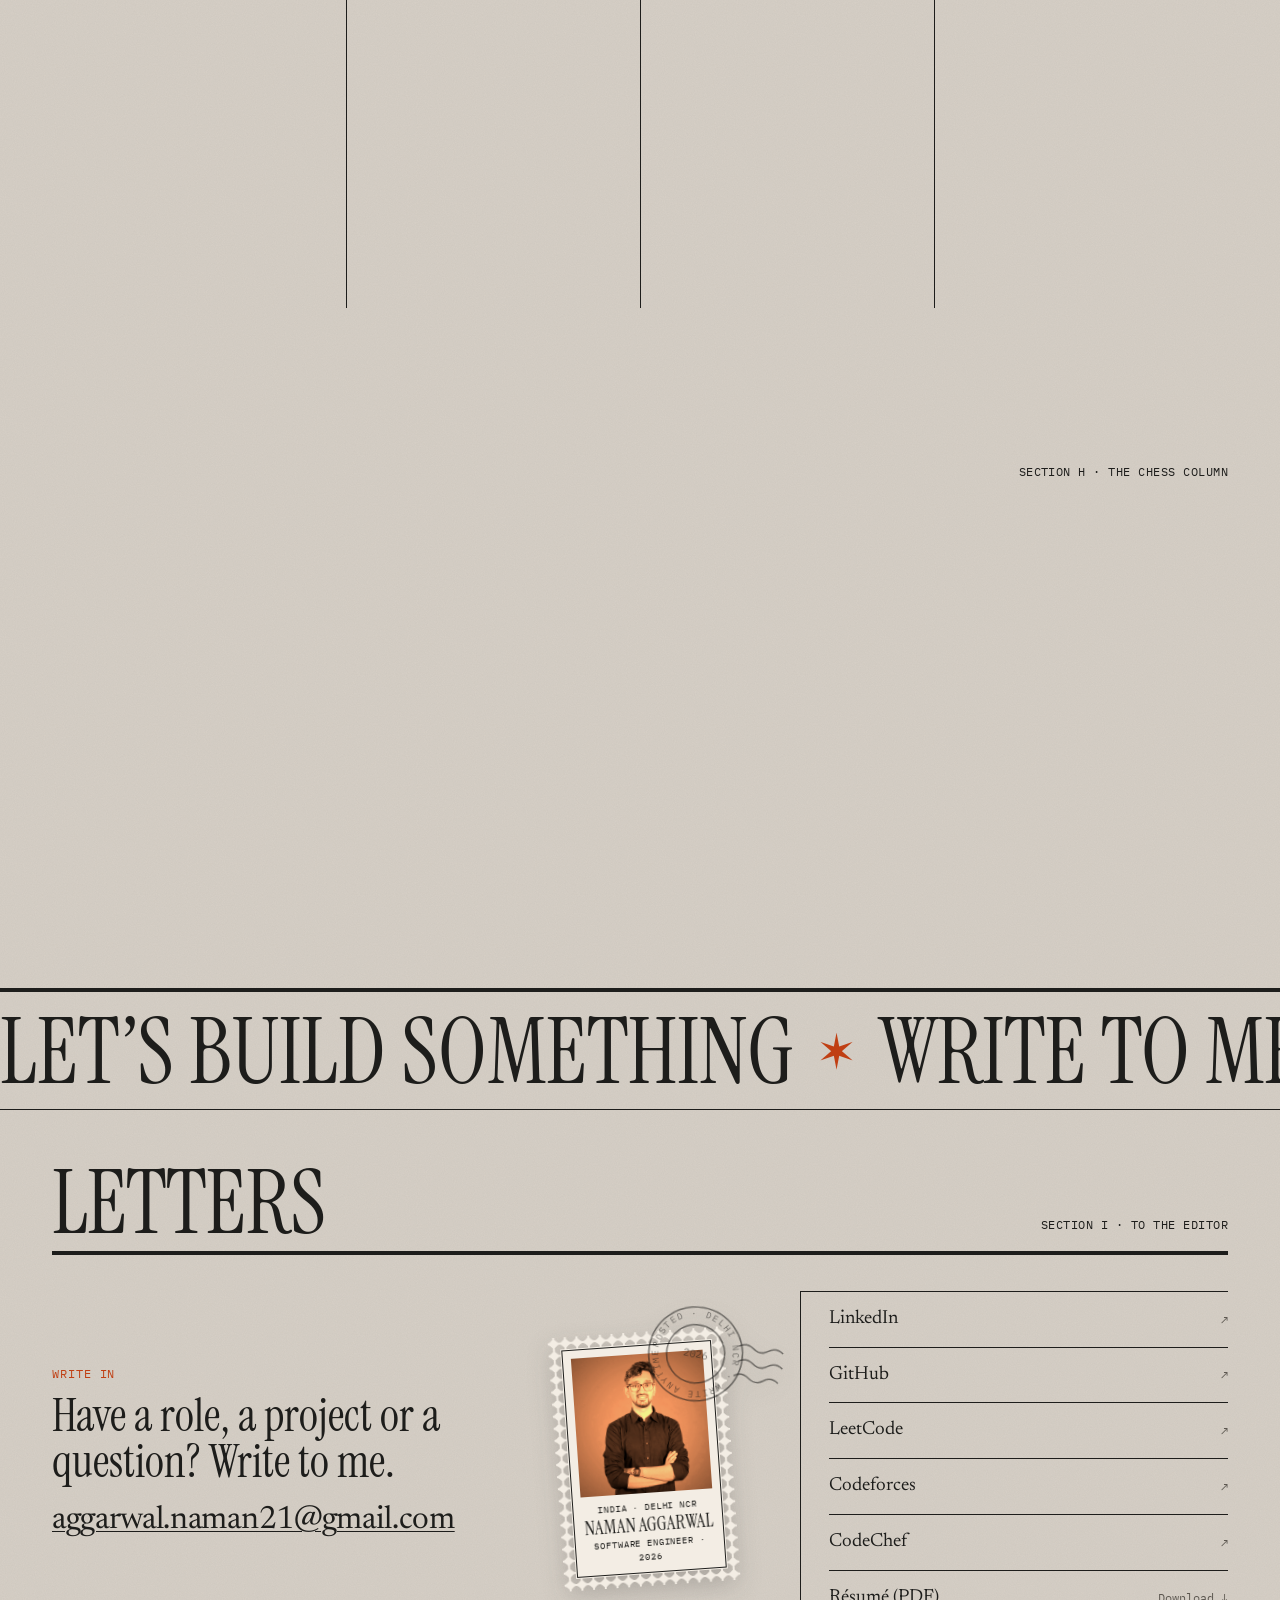
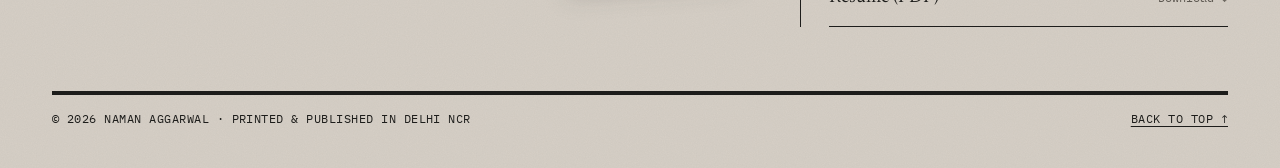
==== commit 8bf5e1b2: "Portfolio refresh: unfolding intro, work strip, charts and new stories - Intro: a "Daily Commit" spe" ====
--- a/index.html
+++ b/index.html
@@ -215,22 +215,24 @@
   .profile h3 { font-family: var(--display); font-weight: 400; font-size: 26px; line-height: 1.05; margin: 0 0 8px; }
   .profile p { font-size: 17.5px; }
 
-  /* ---------- Article grid (Work) ---------- */
-  .grid { display: grid; grid-template-columns: 1fr; }
-  .grid > article { padding: 28px 0 30px; border-bottom: 1px solid var(--rule); min-width: 0; }
-  @media (min-width: 720px) and (max-width: 1019px) {
-    .grid { grid-template-columns: repeat(2, 1fr); }
-    .grid > article { padding: 28px 28px 30px; }
-    .grid > article:nth-child(2n+1) { padding-left: 0; border-right: 1px solid var(--rule); }
-    .grid > article:nth-child(2n) { padding-right: 0; }
-  }
-  @media (min-width: 1020px) {
-    .grid { grid-template-columns: repeat(3, 1fr); }
-    .grid > article { padding: 28px 32px 32px; border-right: 1px solid var(--rule); }
-    .grid > article:nth-child(3n+1) { padding-left: 0; }
-    .grid > article:nth-child(3n) { padding-right: 0; border-right: 0; }
-  }
-  .grid p { font-size: 18px; }
+  /* ---------- Work: a strip of stories you drag sideways ---------- */
+  .strip-head { display: flex; justify-content: space-between; align-items: center; gap: 16px; flex-wrap: wrap; margin-bottom: 10px; font-family: var(--mono); font-size: 11.5px; letter-spacing: .06em; text-transform: uppercase; color: var(--muted); }
+  .strip-head b { color: var(--accent); font-weight: 500; }
+  .strip-ctrl { display: inline-flex; align-items: center; gap: 10px; }
+  .strip-count { min-width: 7.5em; text-align: center; font-variant-numeric: tabular-nums; }
+  .strip-btn { font: inherit; font-size: 16px; line-height: 1; width: 36px; height: 36px; border: 1px solid var(--rule); background: transparent; color: var(--ink); cursor: pointer; }
+  .strip-btn:hover:not(:disabled) { background: var(--ink); color: var(--paper); }
+  .strip-btn:disabled { opacity: .3; cursor: default; }
+  .strip { display: flex; overflow-x: auto; overscroll-behavior-x: contain; scroll-snap-type: x proximity; scrollbar-width: none; border-top: 1px solid var(--rule); border-bottom: 1px solid var(--rule); cursor: grab; }
+  .strip::-webkit-scrollbar { display: none; }
+  .strip.dragging { cursor: grabbing; scroll-snap-type: none; user-select: none; -webkit-user-select: none; }
+  .strip > article { flex: 0 0 min(380px, 82vw); scroll-snap-align: start; padding: 28px 32px 32px; border-right: 1px solid var(--rule); min-width: 0; }
+  .strip > article:first-child { padding-left: 0; }
+  .strip > article:last-child { border-right: 0; }
+  .strip p { font-size: 18px; }
+  .strip-progress { height: 3px; background: rgba(29,29,27,.14); margin-top: 12px; }
+  .strip-progress i { display: block; height: 100%; width: 33%; background: var(--ink); }
+  @media (max-width: 719px) { .strip { align-items: flex-start; } .strip > article { padding: 24px 22px 26px; } .strip-head .tip { flex-basis: 100%; } }
   .figure-num { font-family: var(--display); font-size: 22px; font-style: italic; color: var(--accent); }
 
   .timeline { display: flex; flex-wrap: wrap; gap: 8px 28px; padding: 14px 0 0; }
@@ -303,8 +305,6 @@
   .portrait img { object-position: center 30%; }
   .infographic { margin: 4px 0 20px; padding-bottom: 12px; border-bottom: 1px solid var(--rule); }
   .infographic svg { width: 100%; height: auto; display: block; }
-  .logo-fig { margin: 16px 0 4px; }
-  .logo-fig .photo { aspect-ratio: 16 / 7; }
   .diagram { margin: 0 auto; max-width: 340px; }
   .diagram svg { width: 100%; height: auto; display: block; }
 
@@ -342,11 +342,11 @@
   /* ---------- Contact ---------- */
   .letters { display: grid; grid-template-columns: 1fr; gap: 24px; }
   @media (min-width: 900px) {
-    .letters { grid-template-columns: minmax(0, 1.3fr) minmax(0, 1fr); gap: 0; align-items: center; }
+    .letters { grid-template-columns: minmax(0, 1.75fr) minmax(0, 1fr); gap: 0; align-items: center; }
     .letters > :first-child { padding-right: 28px; }
     .letters > :last-child { padding-left: 28px; border-left: 1px solid var(--rule); }
   }
-  .email-big { font-family: var(--body); font-weight: 400; letter-spacing: -.01em; font-size: clamp(22px, 3.6vw, 40px); line-height: 1.15; word-break: break-all; display: inline-block; margin: 6px 0 14px; }
+  .email-big { font-family: var(--body); font-weight: 400; letter-spacing: -.01em; font-size: clamp(20px, 2.5vw, 32px); line-height: 1.15; word-break: break-all; display: inline-block; margin: 6px 0 14px; }
   .links { list-style: none; margin: 0; padding: 0; border-top: 1px solid var(--rule); }
   .links a { display: flex; justify-content: space-between; gap: 12px; padding: 12px 0; border-bottom: 1px solid var(--rule); text-decoration: none; font-size: 19px; }
   .links a span:last-child { font-family: var(--mono); font-size: 12px; color: var(--muted); align-self: center; }
@@ -365,47 +365,64 @@
   }
   @media (max-width: 719px) { .pen-note { display: none; } }
 
-  /* ---------- Spinning-newspaper intro (real-time 3D) ---------- */
+  /* ---------- Newspaper intro: arrives folded, unfolds, zooms into the page (real-time 3D) ---------- */
   .press {
     position: fixed; inset: 0; z-index: 100; overflow: hidden;
     display: grid; place-items: center;
-    background: radial-gradient(ellipse at 50% 42%, #3b3733 0%, #1d1d1b 55%, #0f0e0d 100%);
-    perspective: 1400px; perspective-origin: 50% 40%;
+    background: radial-gradient(ellipse at 50% 45%, #3b3733 0%, #1d1d1b 58%, #0f0e0d 100%);
+    perspective: 1600px; perspective-origin: 50% 45%;
   }
   .no-press .press { display: none; }
   .press.skip { opacity: 0; transition: opacity .2s ease; }
-  .press.zoom { opacity: 0; transition: opacity .5s ease .35s; }
+  .press.zoom { opacity: 0; transition: opacity .45s ease .4s; }
+
+  /* outer layer: keeps the folded half centred, then slides the full sheet into place as it opens */
+  .paper-lift { transform-style: preserve-3d; transform: translateY(25%); transition: transform .8s cubic-bezier(.45,0,.2,1); }
+  .press.unfold .paper-lift { transform: none; }
+  .press.zoom .paper-lift { transform: scale(var(--zoom, 3)); transition: transform .85s cubic-bezier(.6,0,.3,1); }
+
+  /* the sheet: one gentle turn in from the distance, folded */
   .paper {
     position: relative; container-type: inline-size;
     width: min(86vw, 58vh); aspect-ratio: .72;
-    display: flex; flex-direction: column; gap: 1.8cqw; padding: 4.5cqw 5cqw;
+    transform-style: preserve-3d; transform-origin: 50% 25%;
+    animation: paper-in 1.1s cubic-bezier(.22,.9,.3,1) both;
+  }
+  /* no opacity here: fading a 3D element makes the browser flatten it and show the back of the fold */
+  @keyframes paper-in {
+    0%   { transform: translate3d(0, 0, -2600px) rotateX(32deg) rotateZ(-340deg); }
+    82%  { transform: translate3d(0, 0, 24px) rotateX(3deg) rotateZ(1.5deg); }
+    100% { transform: none; }
+  }
+  .paper-half { position: absolute; left: 0; right: 0; height: 50%; }
+  .paper-top {
+    top: 0; display: flex; flex-direction: column; gap: 1.8cqw; padding: 4.5cqw 5cqw 2.4cqw;
     background-color: var(--paper); color: var(--ink);
-    box-shadow: 0 40px 90px rgba(0,0,0,.55), 0 8px 20px rgba(0,0,0,.35);
-    transform-style: preserve-3d; backface-visibility: hidden;
-    animation: paper-in 1.75s cubic-bezier(.16,.8,.3,1) both;
-  }
-  /* fold crease and a little light falling across the sheet */
-  .paper::after {
-    content: ""; position: absolute; inset: 0; pointer-events: none;
-    background:
-      linear-gradient(to bottom, transparent 49.4%, rgba(0,0,0,.12) 50%, rgba(255,255,255,.28) 50.5%, transparent 51.4%),
-      linear-gradient(125deg, rgba(255,255,255,.22) 0%, transparent 38%, transparent 62%, rgba(0,0,0,.14) 100%);
-  }
-  .press.zoom .paper { animation: none; transform: scale(var(--zoom, 3)); transition: transform .8s cubic-bezier(.6,0,.3,1); }
-  @keyframes paper-in {
-    0%   { transform: translate3d(0, 0, -2800px) rotateX(42deg) rotateZ(-1080deg); opacity: 0; }
-    14%  { opacity: 1; }
-    74%  { transform: translate3d(0, 0, 70px) rotateX(7deg) rotateZ(4deg); }
-    88%  { transform: translate3d(0, 0, -8px) rotateX(-2deg) rotateZ(-1.2deg); }
-    100% { transform: translate3d(0, 0, 0) rotateX(0) rotateZ(0); opacity: 1; }
-  }
+    box-shadow: 0 30px 70px rgba(0,0,0,.5), 0 6px 16px rgba(0,0,0,.3);
+  }
+  /* soft shading along the fold while the sheet is closed */
+  .paper-top::after { content: ""; position: absolute; left: 0; right: 0; bottom: 0; height: 22%; pointer-events: none; background: linear-gradient(to top, rgba(0,0,0,.14), transparent); transition: opacity .8s ease; }
+  .press.unfold .paper-top::after { opacity: .25; }
+  /* bottom half: hinged on the fold, tucked up behind the front; it swings down from behind, so only the printed side shows */
+  .paper-bottom { top: 50%; transform-style: preserve-3d; transform-origin: 50% 0; transform: rotateX(-180deg) translateZ(1px); transition: transform .8s cubic-bezier(.45,0,.2,1); }
+  .press.unfold .paper-bottom { transform: rotateX(0deg) translateZ(0); }
+  .paper-face { position: absolute; inset: 0; backface-visibility: hidden; -webkit-backface-visibility: hidden; background-color: var(--paper); }
+  .paper-front { padding: 2.4cqw 5cqw 4.5cqw; color: var(--ink); box-shadow: 0 30px 70px rgba(0,0,0,.45); }
+  .paper-front::after { content: ""; position: absolute; inset: 0; pointer-events: none; background: linear-gradient(to bottom, rgba(0,0,0,.32), rgba(0,0,0,.08)); transition: opacity .8s cubic-bezier(.45,0,.2,1); }
+  .press.unfold .paper-front::after { opacity: 0; }
+  /* reverse side: blank newsprint with faint show-through */
+  .paper-back { transform: rotateX(180deg); background: #cec6bc repeating-linear-gradient(to bottom, rgba(29,29,27,.05) 0 .55cqw, transparent .55cqw 1.7cqw); }
+
   .paper-ears { display: flex; justify-content: space-between; font-family: var(--mono); font-size: 1.7cqw; letter-spacing: .08em; text-transform: uppercase; border-bottom: .25cqw solid var(--rule); padding-bottom: 1cqw; }
-  .paper-mast { font-family: var(--display); text-transform: uppercase; text-align: center; white-space: nowrap; font-size: 13.4cqw; line-height: .85; letter-spacing: -.015em; }
+  .paper-mast { font-family: var(--display); text-transform: uppercase; text-align: center; white-space: nowrap; font-size: 11.6cqw; line-height: .85; letter-spacing: -.015em; }
   .paper-rule { border-top: .9cqw solid var(--rule); }
   .paper-motto { display: flex; justify-content: space-between; align-items: baseline; gap: 2cqw; font-family: var(--display); font-style: italic; font-size: 2.6cqw; border-bottom: .25cqw solid var(--rule); padding-bottom: 1.2cqw; }
-  .paper-motto span { font-family: var(--mono); font-style: normal; font-size: 1.5cqw; letter-spacing: .06em; text-transform: uppercase; }
+  .paper-motto > span { font-family: var(--mono); font-style: normal; font-size: 1.5cqw; letter-spacing: .06em; text-transform: uppercase; }
   .paper-head { font-family: var(--display); font-size: 6.4cqw; line-height: 1; text-wrap: balance; }
-  .paper-body { flex: 1; min-height: 0; display: grid; grid-template-columns: 2fr 1fr; gap: 3cqw; }
+  .paper-extra { align-self: flex-start; font-family: var(--mono); font-size: 2.1cqw; letter-spacing: .14em; text-transform: uppercase; color: var(--paper); background: var(--accent); padding: .5cqw 1.4cqw; transform: rotate(-2deg); }
+  .paper-hello { font-size: 15cqw; line-height: .9; letter-spacing: -.01em; }
+  .paper-sub { font-family: var(--body); font-style: italic; font-size: 2.6cqw; line-height: 1.3; color: var(--ink-soft); }
+  .paper-body { height: 100%; display: grid; grid-template-columns: 2fr 1fr; gap: 3cqw; }
   .paper-cols { display: grid; grid-template-columns: 1fr 1fr; gap: 2.5cqw; }
   .paper-cols i, .paper-side i { display: block; background: repeating-linear-gradient(to bottom, rgba(29,29,27,.4) 0 .55cqw, transparent .55cqw 1.7cqw); }
   .paper-side { display: flex; flex-direction: column; gap: 2cqw; }
@@ -414,14 +431,14 @@
   .press-hint { position: absolute; left: 0; right: 0; bottom: max(24px, env(safe-area-inset-bottom, 0px)); text-align: center; font-family: var(--mono); font-size: 10px; letter-spacing: .25em; text-transform: uppercase; color: rgba(214,207,198,.55); }
   /* while the intro runs, hold the masthead's own animation until the page is revealed */
   @media (prefers-reduced-motion: no-preference) {
-    .js:not(.no-press) .masthead .ch { animation-delay: calc(var(--i) * 45ms + 2150ms); }
-    .js:not(.no-press) header .rule { animation-delay: 2.05s; }
-    .js:not(.no-press) header .rule-thick { animation-delay: 2.45s; }
-    .js:not(.no-press) .motto, .js:not(.no-press) .ticker { animation-delay: 2.75s; }
+    .js:not(.no-press) .masthead .ch { animation-delay: calc(var(--i) * 45ms + 2400ms); }
+    .js:not(.no-press) header .rule { animation-delay: 2.3s; }
+    .js:not(.no-press) header .rule-thick { animation-delay: 2.7s; }
+    .js:not(.no-press) .motto, .js:not(.no-press) .ticker { animation-delay: 3s; }
   }
 
   /* ---------- Ticker ---------- */
-  .ticker { display: flex; align-items: stretch; border-top: 1px solid var(--rule); overflow: hidden; }
+  .ticker { display: flex; align-items: stretch; border-top: 1px solid var(--rule); border-bottom: 1px solid var(--rule); overflow: hidden; margin-top: 48px; }
   .ticker-label { flex: 0 0 auto; background: var(--accent); color: var(--paper); font-family: var(--mono); font-size: 11px; letter-spacing: .1em; text-transform: uppercase; padding: 7px 10px; position: relative; z-index: 1; }
   .ticker-window { flex: 1; overflow: hidden; position: relative; }
   .ticker-track { display: flex; width: max-content; }
@@ -490,6 +507,93 @@
   .legend { display: inline-flex; align-items: center; gap: 4px; }
   .legend .day { width: 12px; height: 12px; display: inline-block; }
   .legend .legend-hot { margin-left: 10px; }
+  /* ---------- Sonar mini chart (inside its Work card) ---------- */
+  .mini-chart { margin: 14px 0 6px; min-width: 0; }
+  /* graphs sit folded inside their cards until opened */
+  .chart-fold { margin: 14px 0 6px; border-top: 1px solid rgba(29,29,27,.25); border-bottom: 1px solid rgba(29,29,27,.25); }
+  .chart-fold > summary { list-style: none; cursor: pointer; display: flex; align-items: center; gap: 8px; padding: 9px 0; font-family: var(--mono); font-size: 11px; letter-spacing: .08em; text-transform: uppercase; color: var(--ink); }
+  .chart-fold > summary::-webkit-details-marker { display: none; }
+  .chart-fold > summary::before { content: ""; width: 14px; height: 10px; flex: 0 0 auto; background: linear-gradient(var(--accent), var(--accent)) 0 100% / 3px 50% no-repeat, linear-gradient(var(--accent), var(--accent)) 5px 100% / 3px 100% no-repeat, linear-gradient(var(--accent), var(--accent)) 10px 100% / 3px 70% no-repeat; }
+  .chart-fold > summary::after { content: "+"; margin-left: auto; font-size: 15px; line-height: 1; }
+  .chart-fold[open] > summary::after { content: "–"; }
+  .chart-fold > summary:hover { color: var(--accent); }
+  .chart-fold .mini-chart { margin: 4px 0 12px; }
+
+  .chart-title { font-family: var(--mono); font-style: normal; font-size: 10.5px; letter-spacing: .08em; text-transform: uppercase; color: var(--ink); padding: 0 0 10px; }
+  .chart-wrap { position: relative; }
+  .sonar-chart { width: 100%; height: auto; display: block; overflow: visible; }
+  .sonar-chart .grid { stroke: rgba(29,29,27,.16); stroke-width: 1; }
+  .sonar-chart .tick, .sonar-chart .mon { font-family: var(--mono); font-size: 9.5px; fill: var(--muted); }
+  .sonar-chart .val { font-family: var(--display); font-size: 14px; fill: var(--ink); }
+  .sonar-chart .bar path { fill: #6b645c; transform-box: fill-box; transform-origin: 50% 100%; transition: opacity .2s ease; }
+  .sonar-chart .bar.after path { fill: var(--accent); }
+  .sonar-chart .bar .hit { fill: transparent; }
+  .sonar-chart .bar:hover path, .sonar-chart .bar:focus path { opacity: .78; }
+  .sonar-chart .bar:focus { outline: none; }
+  .sonar-chart .bar:focus-visible .hit { stroke: var(--accent); stroke-width: 1.5; }
+  .sonar-chart .launch { stroke: var(--ink); stroke-width: 1.2; stroke-dasharray: 4 4; }
+  .sonar-chart .launch-label { font-family: var(--mono); font-size: 9.5px; letter-spacing: .04em; fill: var(--ink); text-transform: uppercase; }
+  .req-chart .avg { stroke: var(--ink); stroke-width: 1.2; stroke-dasharray: 4 3; }
+  .req-chart .avg-label { font-family: var(--mono); font-size: 9.5px; letter-spacing: .04em; text-transform: uppercase; fill: var(--ink); }
+  .chart-key .k-avg { width: 16px; height: 0; border-top: 1.5px dashed var(--ink); border-radius: 0; vertical-align: 3px; }
+  .mono-note { font-family: var(--mono); font-size: 10px; letter-spacing: .04em; color: var(--muted); }
+  .chart-tip { position: absolute; z-index: 5; pointer-events: none; background: var(--ink); color: var(--paper); font-family: var(--mono); font-size: 11.5px; padding: 6px 9px; white-space: nowrap; transform: translate(-50%, calc(-100% - 8px)); }
+  .chart-key { display: flex; flex-wrap: wrap; align-items: center; gap: 6px 14px; margin-top: 6px; font-size: 13.5px; color: var(--ink-soft); }
+  .chart-key i { display: inline-block; width: 12px; height: 12px; border-radius: 2px; margin-right: 6px; vertical-align: -1px; }
+  .chart-key .k-before { background: #6b645c; }
+  .chart-key .k-after { background: var(--accent); }
+  @media (prefers-reduced-motion: no-preference) {
+    .js .mini-chart .bar path { transform: scaleY(0); transition: transform .9s cubic-bezier(.2,.7,.2,1), opacity .2s ease; }
+    .js .mini-chart.in .bar path { transform: none; }
+  }
+
+  /* ---------- Contributions printed as an inverted black band ---------- */
+  #commits {
+    --ink: #ebe5db; --ink-soft: #cbc3b8; --muted: #a59d92; --rule: #ebe5db; --paper: #1d1d1b; --accent: #e3602c;
+    color: var(--ink); background: #1d1d1b;
+    box-shadow: 0 0 0 100vmax #1d1d1b; clip-path: inset(0 -100vmax);
+    margin-top: 80px; padding-bottom: 72px;
+  }
+  #commits .flag { padding-top: 72px; }
+  #commits .day.l0 { background: rgba(235,229,219,.09); }
+  #commits .day.l1 { background: #5e5850; }
+  #commits .day.l2 { background: #8f867b; }
+  #commits .day.l3 { background: #c4bbaf; }
+  #commits .day.l4 { background: #f3ede4; }
+  #commits .day.hot { background: var(--accent); }
+
+  /* ---------- Postage stamp (Letters) ---------- */
+  .write { display: flex; align-items: center; gap: 28px 40px; flex-wrap: wrap; }
+  .write-text { flex: 1 1 300px; min-width: 0; }
+  .stamp { position: relative; margin: 8px 40px 8px 0; flex: 0 0 auto; transform: rotate(-4deg); transition: transform .45s cubic-bezier(.2,.7,.2,1); filter: drop-shadow(0 8px 12px rgba(29,29,27,.22)); }
+  .stamp:hover { transform: rotate(0deg) scale(1.03); }
+  .stamp-paper {
+    width: 176px; padding: 13px; background: #f3ede4;
+    /* perforated edge: holes all round, solid in the middle */
+    -webkit-mask: radial-gradient(circle 5px, #0000 96%, #000) -6px -6px / 12px 12px round, linear-gradient(#000 0 0) 12px 12px / calc(100% - 24px) calc(100% - 24px) no-repeat;
+            mask: radial-gradient(circle 5px, #0000 96%, #000) -6px -6px / 12px 12px round, linear-gradient(#000 0 0) 12px 12px / calc(100% - 24px) calc(100% - 24px) no-repeat;
+  }
+  .stamp-inner { border: 1.5px solid #1d1d1b; padding: 8px; display: flex; flex-direction: column; gap: 7px; color: #1d1d1b; }
+  .stamp-photo { aspect-ratio: 1 / 1.05; background: #c03f13 url("assets/portrait.jpg") center 28% / cover no-repeat; filter: grayscale(1) sepia(1) hue-rotate(-22deg) saturate(2.4) contrast(1.08) brightness(.95); }
+  .stamp-text { display: flex; flex-direction: column; align-items: center; text-align: center; gap: 2px; font-family: var(--mono); font-size: 8.5px; letter-spacing: .1em; text-transform: uppercase; }
+  .stamp-text b { font-family: var(--display); font-weight: 400; font-size: 19px; letter-spacing: 0; line-height: 1; }
+  .postmark { position: absolute; top: -26px; right: -64px; width: 150px; color: rgba(29,29,27,.55); transform: rotate(14deg); pointer-events: none; }
+  @media (max-width: 480px) { .postmark { right: -30px; width: 120px; } }
+
+  /* ---------- "Let's build something" marquee ---------- */
+  .marquee { display: block; margin: 104px calc(50% - 50vw) 0; padding: 16px 0 12px; border-top: 4px solid var(--rule); border-bottom: 1px solid var(--rule); overflow: hidden; color: var(--ink); text-decoration: none; }
+  .marquee-track { display: flex; width: max-content; }
+  .marquee-track > span { white-space: nowrap; font-family: var(--display); font-size: clamp(44px, 7vw, 104px); line-height: 1; text-transform: uppercase; }
+  .marquee i { font-style: normal; color: var(--accent); font-size: .55em; vertical-align: .28em; padding: 0 .45em; }
+  .marquee:hover { color: var(--accent); }
+  .marquee:hover i { color: var(--ink); }
+  .marquee + section .flag { padding-top: 56px; }
+  @media (prefers-reduced-motion: no-preference) {
+    .marquee-track { animation: marquee 38s linear infinite; }
+    .marquee:hover .marquee-track { animation-play-state: paused; }
+    @keyframes marquee { to { transform: translateX(-50%); } }
+  }
+
   .cal-tip { position: fixed; z-index: 20; pointer-events: none; background: var(--ink); color: var(--paper); font-family: var(--mono); font-size: 11.5px; padding: 6px 9px; white-space: nowrap; transform: translate(-50%, calc(-100% - 8px)); }
 
   /* ---------- Motion (only when the visitor hasn't asked for less) ---------- */
@@ -550,15 +654,26 @@
 </head>
 <body>
 <div class="press" aria-hidden="true">
-  <div class="paper">
-    <div class="paper-ears"><span>Vol. I</span><span>Delhi NCR edition</span><span>Late city</span></div>
-    <div class="paper-mast">Naman Aggarwal</div>
-    <div class="paper-rule"></div>
-    <div class="paper-motto">“Arranging <span class="digits">0</span>s and <span class="digits">1</span>s in the right order.”<span>Software Engineer · ixigo</span></div>
-    <div class="paper-head">33,000 travel chats a day, and only one in five needs a human</div>
-    <div class="paper-body">
-      <div class="paper-cols"><i></i><i></i></div>
-      <div class="paper-side"><div class="paper-photo"></div><i></i></div>
+  <div class="paper-lift">
+    <div class="paper">
+      <div class="paper-half paper-top">
+        <div class="paper-ears"><span>Vol. I · No. 1</span><span>Special edition</span><span>Price: one coffee</span></div>
+        <div class="paper-mast">The Daily Commit</div>
+        <div class="paper-rule"></div>
+        <div class="paper-motto"><em>“Arranging <span class="digits">0</span>s and <span class="digits">1</span>s in the right order.”</em><span>Software Engineer · ixigo</span></div>
+        <div class="paper-extra">Extra! Extra!</div>
+        <div class="paper-head paper-hello">Hello, world.</div>
+        <div class="paper-sub">A new engineer’s portfolio hits the stands. Read all about it inside.</div>
+      </div>
+      <div class="paper-half paper-bottom">
+        <div class="paper-face paper-front">
+          <div class="paper-body">
+            <div class="paper-cols"><i></i><i></i></div>
+            <div class="paper-side"><div class="paper-photo"></div><i></i></div>
+          </div>
+        </div>
+        <div class="paper-face paper-back"></div>
+      </div>
     </div>
   </div>
   <span class="press-hint">Click to skip</span>
@@ -571,15 +686,6 @@
   <div class="motto">
     <em>“Arranging <span class="digits">0</span>s and <span class="digits">1</span>s in the right order.”</em>
     <span class="mono">Software Engineer · Backend, AI &amp; Systems · ixigo</span>
-  </div>
-  <div class="ticker" aria-label="Latest headlines">
-    <span class="ticker-label">Latest</span>
-    <div class="ticker-window">
-      <div class="ticker-track">
-        <span>Named Outstanding Performer for Q1 &amp; Q2, FY 2026–27<b>●</b>Muscle Memory takes 2nd of 70+ teams at Hack Week 2026<b>●</b>TARA OS handles 33K+ support chats a day<b>●</b>HelpCenter serves 550K+ requests a day at a 95 ms median<b>●</b>Knight on LeetCode, peak rating 2007<b>●</b>1500+ on chess.com, 1700+ on lichess<b>●</b></span>
-        <span aria-hidden="true">Named Outstanding Performer for Q1 &amp; Q2, FY 2026–27<b>●</b>Muscle Memory takes 2nd of 70+ teams at Hack Week 2026<b>●</b>TARA OS handles 33K+ support chats a day<b>●</b>HelpCenter serves 550K+ requests a day at a 95 ms median<b>●</b>Knight on LeetCode, peak rating 2007<b>●</b>1500+ on chess.com, 1700+ on lichess<b>●</b></span>
-      </div>
-    </div>
   </div>
 </header>
 
@@ -603,10 +709,9 @@
   <!-- ================= FRONT PAGE ================= -->
   <section id="front" class="front" aria-label="Front page">
     <article class="lead">
-      <p class="kicker">Lead story · AI in customer support</p>
-      <h2 class="h-lead">33,000 travel chats a day, and only one in five needs a human</h2>
-      <p class="deck">I build the support systems behind ixigo, ConfirmTkt and AbhiBus.</p>
-      <div class="byline">By Naman Aggarwal · Delhi NCR</div>
+      <p class="kicker">Lead story · About my work</p>
+      <h2 class="h-lead">I build backend and AI systems that keep travellers moving</h2>
+      <p class="deck">Support platforms, AI agents and APIs for ixigo, ConfirmTkt and AbhiBus, serving hundreds of thousands of requests a day.</p>
       <figure class="infographic">
         <svg viewBox="0 0 640 132" role="img" aria-labelledby="chat-split-title">
           <title id="chat-split-title">Of 33,000 daily chats, about 79% are handled without a human and about 21% are escalated to human agents.</title>
@@ -637,7 +742,7 @@
       <div class="index">
         <h3>Inside today’s edition</h3>
         <ol>
-          <li><a href="#work"><span>Six systems, one support stack</span><span class="dots">B1</span></a></li>
+          <li><a href="#work"><span>Eight systems, one support stack</span><span class="dots">B1</span></a></li>
           <li><a href="#commits"><span>1,221 GitLab contributions in a year</span><span class="dots">C1</span></a></li>
           <li><a href="#projects"><span>Hack Week runner-up: the agent that watches once</span><span class="dots">D1</span></a></li>
           <li><a href="#honours"><span>Outstanding Performer, two quarters running</span><span class="dots">E1</span></a></li>
@@ -684,6 +789,17 @@
     </div>
   </div>
 
+  <!-- Latest wire: the moving headlines, between the front page and Work -->
+  <div class="ticker" aria-label="Latest headlines">
+    <span class="ticker-label">Latest</span>
+    <div class="ticker-window">
+      <div class="ticker-track">
+        <span>Sonar halves social escalation resolution time<b>●</b>Named Outstanding Performer for Q1 &amp; Q2, FY 2026–27<b>●</b>Muscle Memory takes 2nd of 70+ teams at Hack Week 2026<b>●</b>TARA OS handles 33K+ support chats a day<b>●</b>HelpCenter serves 550K+ requests a day at a 95 ms median<b>●</b>Knight on LeetCode, peak rating 2007<b>●</b>1500+ on chess.com, 1700+ on lichess<b>●</b></span>
+        <span aria-hidden="true">Sonar halves social escalation resolution time<b>●</b>Named Outstanding Performer for Q1 &amp; Q2, FY 2026–27<b>●</b>Muscle Memory takes 2nd of 70+ teams at Hack Week 2026<b>●</b>TARA OS handles 33K+ support chats a day<b>●</b>HelpCenter serves 550K+ requests a day at a 95 ms median<b>●</b>Knight on LeetCode, peak rating 2007<b>●</b>1500+ on chess.com, 1700+ on lichess<b>●</b></span>
+      </div>
+    </div>
+  </div>
+
   <!-- ================= WORK ================= -->
   <section id="work">
     <div class="flag">
@@ -691,23 +807,45 @@
       <span class="mono">Section B · ixigo<br>June 2025 – present</span>
     </div>
 
-    <div class="grid">
+    <div class="strip-head">
+      <span class="tip"><b>Tip!</b> Drag sideways to read all eight stories</span>
+      <span class="strip-ctrl"><button type="button" class="strip-btn" data-dir="-1" aria-label="Previous stories">←</button><span class="strip-count" aria-live="polite">1–3 of 8</span><button type="button" class="strip-btn" data-dir="1" aria-label="Next stories">→</button></span>
+    </div>
+    <div class="strip" tabindex="0" aria-label="Work stories. Scroll sideways to see more.">
       <article>
         <p class="kicker">Real-time · <span class="tag">Lead</span></p>
         <h3 class="h-card">TARA OS: AI-first support chat</h3>
         <p>I engineered core features of the chat platform for ixigo, ConfirmTkt and AbhiBus. It handles <b>33K+ chats a day</b>.</p>
+        <details class="chart-fold"><summary><span class="fold-label">Show graph</span></summary>
+        <figure class="mini-chart">
+          <figcaption class="chart-title">Chats started per day, past month</figcaption>
+          <div class="chart-wrap"><svg class="sonar-chart req-chart" viewBox="0 0 320 156" aria-labelledby="tara-chart-t"><title id="tara-chart-t">TARA OS chat sessions per day, 26 October to 23 November 2026: 17K to 35K a day, averaging about 26K.</title><line class="grid" x1="34" x2="316" y1="134.0" y2="134.0"/><text class="tick" x="29" y="137.5" text-anchor="end">0</text><line class="grid" x1="34" x2="316" y1="78.0" y2="78.0"/><text class="tick" x="29" y="81.5" text-anchor="end">20K</text><line class="grid" x1="34" x2="316" y1="22.0" y2="22.0"/><text class="tick" x="29" y="25.5" text-anchor="end">40K</text><g class="bar after" tabindex="0" role="img" aria-label="Mon 26 Oct: 24,171 chats" data-tip="Mon 26 Oct: 24,171 chats"><rect class="hit" x="34.0" y="22" width="9.7" height="112"/><path d="M35.5,134 V68.3 Q35.5,66.3 37.5,66.3 H40.2 Q42.2,66.3 42.2,68.3 V134 Z"/></g><g class="bar after" tabindex="0" role="img" aria-label="Tue 27 Oct: 22,111 chats" data-tip="Tue 27 Oct: 22,111 chats"><rect class="hit" x="43.7" y="22" width="9.7" height="112"/><path d="M45.2,134 V74.1 Q45.2,72.1 47.2,72.1 H49.9 Q51.9,72.1 51.9,74.1 V134 Z"/></g><g class="bar after" tabindex="0" role="img" aria-label="Wed 28 Oct: 21,100 chats" data-tip="Wed 28 Oct: 21,100 chats"><rect class="hit" x="53.4" y="22" width="9.7" height="112"/><path d="M54.9,134 V76.9 Q54.9,74.9 56.9,74.9 H59.7 Q61.7,74.9 61.7,76.9 V134 Z"/></g><g class="bar after" tabindex="0" role="img" aria-label="Thu 29 Oct: 23,492 chats" data-tip="Thu 29 Oct: 23,492 chats"><rect class="hit" x="63.2" y="22" width="9.7" height="112"/><path d="M64.7,134 V70.2 Q64.7,68.2 66.7,68.2 H69.4 Q71.4,68.2 71.4,70.2 V134 Z"/></g><g class="bar after" tabindex="0" role="img" aria-label="Fri 30 Oct: 23,365 chats" data-tip="Fri 30 Oct: 23,365 chats"><rect class="hit" x="72.9" y="22" width="9.7" height="112"/><path d="M74.4,134 V70.6 Q74.4,68.6 76.4,68.6 H79.1 Q81.1,68.6 81.1,70.6 V134 Z"/></g><g class="bar after" tabindex="0" role="img" aria-label="Sat 31 Oct: 24,680 chats" data-tip="Sat 31 Oct: 24,680 chats"><rect class="hit" x="82.6" y="22" width="9.7" height="112"/><path d="M84.1,134 V66.9 Q84.1,64.9 86.1,64.9 H88.8 Q90.8,64.9 90.8,66.9 V134 Z"/></g><g class="bar after" tabindex="0" role="img" aria-label="Sun 1 Nov: 23,196 chats" data-tip="Sun 1 Nov: 23,196 chats"><rect class="hit" x="92.3" y="22" width="9.7" height="112"/><path d="M93.8,134 V71.1 Q93.8,69.1 95.8,69.1 H98.6 Q100.6,69.1 100.6,71.1 V134 Z"/></g><g class="bar after" tabindex="0" role="img" aria-label="Mon 2 Nov: 23,321 chats" data-tip="Mon 2 Nov: 23,321 chats"><rect class="hit" x="102.1" y="22" width="9.7" height="112"/><path d="M103.6,134 V70.7 Q103.6,68.7 105.6,68.7 H108.3 Q110.3,68.7 110.3,70.7 V134 Z"/></g><g class="bar after" tabindex="0" role="img" aria-label="Tue 3 Nov: 26,267 chats" data-tip="Tue 3 Nov: 26,267 chats"><rect class="hit" x="111.8" y="22" width="9.7" height="112"/><path d="M113.3,134 V62.5 Q113.3,60.5 115.3,60.5 H118.0 Q120.0,60.5 120.0,62.5 V134 Z"/></g><g class="bar after" tabindex="0" role="img" aria-label="Wed 4 Nov: 28,842 chats" data-tip="Wed 4 Nov: 28,842 chats"><rect class="hit" x="121.5" y="22" width="9.7" height="112"/><path d="M123.0,134 V55.2 Q123.0,53.2 125.0,53.2 H127.7 Q129.7,53.2 129.7,55.2 V134 Z"/></g><g class="bar after" tabindex="0" role="img" aria-label="Thu 5 Nov: 30,963 chats" data-tip="Thu 5 Nov: 30,963 chats"><rect class="hit" x="131.2" y="22" width="9.7" height="112"/><path d="M132.7,134 V49.3 Q132.7,47.3 134.7,47.3 H137.5 Q139.5,47.3 139.5,49.3 V134 Z"/></g><g class="bar after" tabindex="0" role="img" aria-label="Fri 6 Nov: 33,498 chats" data-tip="Fri 6 Nov: 33,498 chats"><rect class="hit" x="141.0" y="22" width="9.7" height="112"/><path d="M142.5,134 V42.2 Q142.5,40.2 144.5,40.2 H147.2 Q149.2,40.2 149.2,42.2 V134 Z"/></g><g class="bar after" tabindex="0" role="img" aria-label="Sat 7 Nov: 27,133 chats" data-tip="Sat 7 Nov: 27,133 chats"><rect class="hit" x="150.7" y="22" width="9.7" height="112"/><path d="M152.2,134 V60.0 Q152.2,58.0 154.2,58.0 H156.9 Q158.9,58.0 158.9,60.0 V134 Z"/></g><g class="bar after" tabindex="0" role="img" aria-label="Sun 8 Nov: 17,241 chats" data-tip="Sun 8 Nov: 17,241 chats"><rect class="hit" x="160.4" y="22" width="9.7" height="112"/><path d="M161.9,134 V87.7 Q161.9,85.7 163.9,85.7 H166.6 Q168.6,85.7 168.6,87.7 V134 Z"/></g><g class="bar after" tabindex="0" role="img" aria-label="Mon 9 Nov: 25,174 chats" data-tip="Mon 9 Nov: 25,174 chats"><rect class="hit" x="170.1" y="22" width="9.7" height="112"/><path d="M171.6,134 V65.5 Q171.6,63.5 173.6,63.5 H176.4 Q178.4,63.5 178.4,65.5 V134 Z"/></g><g class="bar after" tabindex="0" role="img" aria-label="Tue 10 Nov: 35,446 chats" data-tip="Tue 10 Nov: 35,446 chats"><rect class="hit" x="179.9" y="22" width="9.7" height="112"/><path d="M181.4,134 V36.8 Q181.4,34.8 183.4,34.8 H186.1 Q188.1,34.8 188.1,36.8 V134 Z"/></g><g class="bar after" tabindex="0" role="img" aria-label="Wed 11 Nov: 28,288 chats" data-tip="Wed 11 Nov: 28,288 chats"><rect class="hit" x="189.6" y="22" width="9.7" height="112"/><path d="M191.1,134 V56.8 Q191.1,54.8 193.1,54.8 H195.8 Q197.8,54.8 197.8,56.8 V134 Z"/></g><g class="bar after" tabindex="0" role="img" aria-label="Thu 12 Nov: 27,618 chats" data-tip="Thu 12 Nov: 27,618 chats"><rect class="hit" x="199.3" y="22" width="9.7" height="112"/><path d="M200.8,134 V58.7 Q200.8,56.7 202.8,56.7 H205.5 Q207.5,56.7 207.5,58.7 V134 Z"/></g><g class="bar after" tabindex="0" role="img" aria-label="Fri 13 Nov: 27,883 chats" data-tip="Fri 13 Nov: 27,883 chats"><rect class="hit" x="209.0" y="22" width="9.7" height="112"/><path d="M210.5,134 V57.9 Q210.5,55.9 212.5,55.9 H215.3 Q217.3,55.9 217.3,57.9 V134 Z"/></g><g class="bar after" tabindex="0" role="img" aria-label="Sat 14 Nov: 28,622 chats" data-tip="Sat 14 Nov: 28,622 chats"><rect class="hit" x="218.8" y="22" width="9.7" height="112"/><path d="M220.3,134 V55.9 Q220.3,53.9 222.3,53.9 H225.0 Q227.0,53.9 227.0,55.9 V134 Z"/></g><g class="bar after" tabindex="0" role="img" aria-label="Sun 15 Nov: 29,140 chats" data-tip="Sun 15 Nov: 29,140 chats"><rect class="hit" x="228.5" y="22" width="9.7" height="112"/><path d="M230.0,134 V54.4 Q230.0,52.4 232.0,52.4 H234.7 Q236.7,52.4 236.7,54.4 V134 Z"/></g><g class="bar after" tabindex="0" role="img" aria-label="Mon 16 Nov: 27,317 chats" data-tip="Mon 16 Nov: 27,317 chats"><rect class="hit" x="238.2" y="22" width="9.7" height="112"/><path d="M239.7,134 V59.5 Q239.7,57.5 241.7,57.5 H244.4 Q246.4,57.5 246.4,59.5 V134 Z"/></g><g class="bar after" tabindex="0" role="img" aria-label="Tue 17 Nov: 25,977 chats" data-tip="Tue 17 Nov: 25,977 chats"><rect class="hit" x="247.9" y="22" width="9.7" height="112"/><path d="M249.4,134 V63.3 Q249.4,61.3 251.4,61.3 H254.2 Q256.2,61.3 256.2,63.3 V134 Z"/></g><g class="bar after" tabindex="0" role="img" aria-label="Wed 18 Nov: 24,917 chats" data-tip="Wed 18 Nov: 24,917 chats"><rect class="hit" x="257.7" y="22" width="9.7" height="112"/><path d="M259.2,134 V66.2 Q259.2,64.2 261.2,64.2 H263.9 Q265.9,64.2 265.9,66.2 V134 Z"/></g><g class="bar after" tabindex="0" role="img" aria-label="Thu 19 Nov: 25,443 chats" data-tip="Thu 19 Nov: 25,443 chats"><rect class="hit" x="267.4" y="22" width="9.7" height="112"/><path d="M268.9,134 V64.8 Q268.9,62.8 270.9,62.8 H273.6 Q275.6,62.8 275.6,64.8 V134 Z"/></g><g class="bar after" tabindex="0" role="img" aria-label="Fri 20 Nov: 26,504 chats" data-tip="Fri 20 Nov: 26,504 chats"><rect class="hit" x="277.1" y="22" width="9.7" height="112"/><path d="M278.6,134 V61.8 Q278.6,59.8 280.6,59.8 H283.3 Q285.3,59.8 285.3,61.8 V134 Z"/></g><g class="bar after" tabindex="0" role="img" aria-label="Sat 21 Nov: 26,839 chats" data-tip="Sat 21 Nov: 26,839 chats"><rect class="hit" x="286.8" y="22" width="9.7" height="112"/><path d="M288.3,134 V60.9 Q288.3,58.9 290.3,58.9 H293.1 Q295.1,58.9 295.1,60.9 V134 Z"/></g><g class="bar after" tabindex="0" role="img" aria-label="Sun 22 Nov: 26,866 chats" data-tip="Sun 22 Nov: 26,866 chats"><rect class="hit" x="296.6" y="22" width="9.7" height="112"/><path d="M298.1,134 V60.8 Q298.1,58.8 300.1,58.8 H302.8 Q304.8,58.8 304.8,60.8 V134 Z"/></g><g class="bar after" tabindex="0" role="img" aria-label="Mon 23 Nov: 26,565 chats" data-tip="Mon 23 Nov: 26,565 chats"><rect class="hit" x="306.3" y="22" width="9.7" height="112"/><path d="M307.8,134 V61.6 Q307.8,59.6 309.8,59.6 H312.5 Q314.5,59.6 314.5,61.6 V134 Z"/></g><text class="mon" x="34.0" y="148" text-anchor="start">26 Oct</text><text class="mon" x="175.0" y="148" text-anchor="middle">9 Nov</text><text class="mon" x="316.0" y="148" text-anchor="end">23 Nov</text><line class="avg" x1="34" x2="316" y1="60.4" y2="60.4"/></svg><div class="chart-tip" hidden></div></div>
+          <div class="chart-key"><span><i class="k-avg"></i>Average: 26K a day · peak 35.4K</span><span class="mono-note">Source: production logs (Loki), 26 Oct–23 Nov 2026</span></div>
+        </figure></details>
         <p class="stack">Node.js · WebSockets · MongoDB · Redis</p>
       </article>
       <article>
         <p class="kicker">Machine learning</p>
         <h3 class="h-card">LLMs that sort the tickets</h3>
         <p>I integrated LLM workflows for ticket classification and customer-intent analytics: <b>13K+ LLM calls a week</b>.</p>
+        <details class="chart-fold"><summary><span class="fold-label">Show graph</span></summary>
+        <figure class="mini-chart">
+          <figcaption class="chart-title">LLM calls per week (weeks starting)</figcaption>
+          <div class="chart-wrap"><svg class="sonar-chart req-chart" viewBox="0 0 320 156" aria-labelledby="llm-chart-t"><title id="llm-chart-t">LLM calls per week for TARA OS intent detection and ticket classification, four weeks from 26 October 2026: 13,019, 13,305, 16,187, 15,607.</title><line class="grid" x1="34" x2="316" y1="134.0" y2="134.0"/><text class="tick" x="29" y="137.5" text-anchor="end">0</text><line class="grid" x1="34" x2="316" y1="78.0" y2="78.0"/><text class="tick" x="29" y="81.5" text-anchor="end">10K</text><line class="grid" x1="34" x2="316" y1="22.0" y2="22.0"/><text class="tick" x="29" y="25.5" text-anchor="end">20K</text><g class="bar after" tabindex="0" role="img" aria-label="Week of 26 Oct: 13,019 LLM calls" data-tip="Week of 26 Oct: 13,019 LLM calls"><rect class="hit" x="34.0" y="22" width="70.5" height="112"/><path d="M43.0,134 V65.1 Q43.0,61.1 47.0,61.1 H91.5 Q95.5,61.1 95.5,65.1 V134 Z"/></g><g class="bar after" tabindex="0" role="img" aria-label="Week of 2 Nov: 13,305 LLM calls" data-tip="Week of 2 Nov: 13,305 LLM calls"><rect class="hit" x="104.5" y="22" width="70.5" height="112"/><path d="M113.5,134 V63.5 Q113.5,59.5 117.5,59.5 H162.0 Q166.0,59.5 166.0,63.5 V134 Z"/></g><g class="bar after" tabindex="0" role="img" aria-label="Week of 9 Nov: 16,187 LLM calls" data-tip="Week of 9 Nov: 16,187 LLM calls"><rect class="hit" x="175.0" y="22" width="70.5" height="112"/><path d="M184.0,134 V47.4 Q184.0,43.4 188.0,43.4 H232.5 Q236.5,43.4 236.5,47.4 V134 Z"/></g><g class="bar after" tabindex="0" role="img" aria-label="Week of 16 Nov: 15,607 LLM calls" data-tip="Week of 16 Nov: 15,607 LLM calls"><rect class="hit" x="245.5" y="22" width="70.5" height="112"/><path d="M254.5,134 V50.6 Q254.5,46.6 258.5,46.6 H303.0 Q307.0,46.6 307.0,50.6 V134 Z"/></g><text class="mon" x="69.2" y="148" text-anchor="middle">26 Oct</text><text class="mon" x="139.8" y="148" text-anchor="middle">2 Nov</text><text class="mon" x="210.2" y="148" text-anchor="middle">9 Nov</text><text class="mon" x="280.8" y="148" text-anchor="middle">16 Nov</text></svg><div class="chart-tip" hidden></div></div>
+          <div class="chart-key"><span>13.0K–16.2K calls a week</span><span class="mono-note">Source: production logs (Loki), 26 Oct–23 Nov 2026</span></div>
+        </figure></details>
         <p class="stack">LLM pipelines · AI gateway · Prompt engineering</p>
       </article>
       <article>
         <p class="kicker">Architecture</p>
         <h3 class="h-card">OneView, rebuilt on GraphQL</h3>
         <p>I re-architected our internal support console: <b>148 operations</b>, <b>300K+ requests a day</b>, <b>400+ agents</b>.</p>
+        <details class="chart-fold"><summary><span class="fold-label">Show graph</span></summary>
+        <figure class="mini-chart">
+          <figcaption class="chart-title">Requests per day, past month</figcaption>
+          <div class="chart-wrap"><svg class="sonar-chart req-chart" viewBox="0 0 320 156" aria-labelledby="ov-chart-title"><title id="ov-chart-title">OneView GraphQL requests per day, 26 October to 23 November 2026: between 207K and 370K a day, averaging about 309K.</title><line class="grid" x1="34" x2="316" y1="134.0" y2="134.0"/><text class="tick" x="29" y="137.5" text-anchor="end">0</text><line class="grid" x1="34" x2="316" y1="78.0" y2="78.0"/><text class="tick" x="29" y="81.5" text-anchor="end">200K</text><line class="grid" x1="34" x2="316" y1="22.0" y2="22.0"/><text class="tick" x="29" y="25.5" text-anchor="end">400K</text><g class="bar after" tabindex="0" role="img" aria-label="Mon 26 Oct: 317,984 requests" data-tip="Mon 26 Oct: 317,984 requests"><rect class="hit" x="34.0" y="22" width="9.7" height="112"/><path d="M35.5,134 V47.0 Q35.5,45.0 37.5,45.0 H40.2 Q42.2,45.0 42.2,47.0 V134 Z"/></g><g class="bar after" tabindex="0" role="img" aria-label="Tue 27 Oct: 313,482 requests" data-tip="Tue 27 Oct: 313,482 requests"><rect class="hit" x="43.7" y="22" width="9.7" height="112"/><path d="M45.2,134 V48.2 Q45.2,46.2 47.2,46.2 H49.9 Q51.9,46.2 51.9,48.2 V134 Z"/></g><g class="bar after" tabindex="0" role="img" aria-label="Wed 28 Oct: 342,312 requests" data-tip="Wed 28 Oct: 342,312 requests"><rect class="hit" x="53.4" y="22" width="9.7" height="112"/><path d="M54.9,134 V40.2 Q54.9,38.2 56.9,38.2 H59.7 Q61.7,38.2 61.7,40.2 V134 Z"/></g><g class="bar after" tabindex="0" role="img" aria-label="Thu 29 Oct: 308,576 requests" data-tip="Thu 29 Oct: 308,576 requests"><rect class="hit" x="63.2" y="22" width="9.7" height="112"/><path d="M64.7,134 V49.6 Q64.7,47.6 66.7,47.6 H69.4 Q71.4,47.6 71.4,49.6 V134 Z"/></g><g class="bar after" tabindex="0" role="img" aria-label="Fri 30 Oct: 330,199 requests" data-tip="Fri 30 Oct: 330,199 requests"><rect class="hit" x="72.9" y="22" width="9.7" height="112"/><path d="M74.4,134 V43.5 Q74.4,41.5 76.4,41.5 H79.1 Q81.1,41.5 81.1,43.5 V134 Z"/></g><g class="bar after" tabindex="0" role="img" aria-label="Sat 31 Oct: 302,529 requests" data-tip="Sat 31 Oct: 302,529 requests"><rect class="hit" x="82.6" y="22" width="9.7" height="112"/><path d="M84.1,134 V51.3 Q84.1,49.3 86.1,49.3 H88.8 Q90.8,49.3 90.8,51.3 V134 Z"/></g><g class="bar after" tabindex="0" role="img" aria-label="Sun 1 Nov: 259,757 requests" data-tip="Sun 1 Nov: 259,757 requests"><rect class="hit" x="92.3" y="22" width="9.7" height="112"/><path d="M93.8,134 V63.3 Q93.8,61.3 95.8,61.3 H98.6 Q100.6,61.3 100.6,63.3 V134 Z"/></g><g class="bar after" tabindex="0" role="img" aria-label="Mon 2 Nov: 310,236 requests" data-tip="Mon 2 Nov: 310,236 requests"><rect class="hit" x="102.1" y="22" width="9.7" height="112"/><path d="M103.6,134 V49.1 Q103.6,47.1 105.6,47.1 H108.3 Q110.3,47.1 110.3,49.1 V134 Z"/></g><g class="bar after" tabindex="0" role="img" aria-label="Tue 3 Nov: 309,472 requests" data-tip="Tue 3 Nov: 309,472 requests"><rect class="hit" x="111.8" y="22" width="9.7" height="112"/><path d="M113.3,134 V49.3 Q113.3,47.3 115.3,47.3 H118.0 Q120.0,47.3 120.0,49.3 V134 Z"/></g><g class="bar after" tabindex="0" role="img" aria-label="Wed 4 Nov: 302,383 requests" data-tip="Wed 4 Nov: 302,383 requests"><rect class="hit" x="121.5" y="22" width="9.7" height="112"/><path d="M123.0,134 V51.3 Q123.0,49.3 125.0,49.3 H127.7 Q129.7,49.3 129.7,51.3 V134 Z"/></g><g class="bar after" tabindex="0" role="img" aria-label="Thu 5 Nov: 313,150 requests" data-tip="Thu 5 Nov: 313,150 requests"><rect class="hit" x="131.2" y="22" width="9.7" height="112"/><path d="M132.7,134 V48.3 Q132.7,46.3 134.7,46.3 H137.5 Q139.5,46.3 139.5,48.3 V134 Z"/></g><g class="bar after" tabindex="0" role="img" aria-label="Fri 6 Nov: 291,524 requests" data-tip="Fri 6 Nov: 291,524 requests"><rect class="hit" x="141.0" y="22" width="9.7" height="112"/><path d="M142.5,134 V54.4 Q142.5,52.4 144.5,52.4 H147.2 Q149.2,52.4 149.2,54.4 V134 Z"/></g><g class="bar after" tabindex="0" role="img" aria-label="Sat 7 Nov: 265,777 requests" data-tip="Sat 7 Nov: 265,777 requests"><rect class="hit" x="150.7" y="22" width="9.7" height="112"/><path d="M152.2,134 V61.6 Q152.2,59.6 154.2,59.6 H156.9 Q158.9,59.6 158.9,61.6 V134 Z"/></g><g class="bar after" tabindex="0" role="img" aria-label="Sun 8 Nov: 207,049 requests" data-tip="Sun 8 Nov: 207,049 requests"><rect class="hit" x="160.4" y="22" width="9.7" height="112"/><path d="M161.9,134 V78.0 Q161.9,76.0 163.9,76.0 H166.6 Q168.6,76.0 168.6,78.0 V134 Z"/></g><g class="bar after" tabindex="0" role="img" aria-label="Mon 9 Nov: 267,909 requests" data-tip="Mon 9 Nov: 267,909 requests"><rect class="hit" x="170.1" y="22" width="9.7" height="112"/><path d="M171.6,134 V61.0 Q171.6,59.0 173.6,59.0 H176.4 Q178.4,59.0 178.4,61.0 V134 Z"/></g><g class="bar after" tabindex="0" role="img" aria-label="Tue 10 Nov: 327,998 requests" data-tip="Tue 10 Nov: 327,998 requests"><rect class="hit" x="179.9" y="22" width="9.7" height="112"/><path d="M181.4,134 V44.2 Q181.4,42.2 183.4,42.2 H186.1 Q188.1,42.2 188.1,44.2 V134 Z"/></g><g class="bar after" tabindex="0" role="img" aria-label="Wed 11 Nov: 326,125 requests" data-tip="Wed 11 Nov: 326,125 requests"><rect class="hit" x="189.6" y="22" width="9.7" height="112"/><path d="M191.1,134 V44.7 Q191.1,42.7 193.1,42.7 H195.8 Q197.8,42.7 197.8,44.7 V134 Z"/></g><g class="bar after" tabindex="0" role="img" aria-label="Thu 12 Nov: 324,202 requests" data-tip="Thu 12 Nov: 324,202 requests"><rect class="hit" x="199.3" y="22" width="9.7" height="112"/><path d="M200.8,134 V45.2 Q200.8,43.2 202.8,43.2 H205.5 Q207.5,43.2 207.5,45.2 V134 Z"/></g><g class="bar after" tabindex="0" role="img" aria-label="Fri 13 Nov: 322,828 requests" data-tip="Fri 13 Nov: 322,828 requests"><rect class="hit" x="209.0" y="22" width="9.7" height="112"/><path d="M210.5,134 V45.6 Q210.5,43.6 212.5,43.6 H215.3 Q217.3,43.6 217.3,45.6 V134 Z"/></g><g class="bar after" tabindex="0" role="img" aria-label="Sat 14 Nov: 302,265 requests" data-tip="Sat 14 Nov: 302,265 requests"><rect class="hit" x="218.8" y="22" width="9.7" height="112"/><path d="M220.3,134 V51.4 Q220.3,49.4 222.3,49.4 H225.0 Q227.0,49.4 227.0,51.4 V134 Z"/></g><g class="bar after" tabindex="0" role="img" aria-label="Sun 15 Nov: 263,598 requests" data-tip="Sun 15 Nov: 263,598 requests"><rect class="hit" x="228.5" y="22" width="9.7" height="112"/><path d="M230.0,134 V62.2 Q230.0,60.2 232.0,60.2 H234.7 Q236.7,60.2 236.7,62.2 V134 Z"/></g><g class="bar after" tabindex="0" role="img" aria-label="Mon 16 Nov: 336,007 requests" data-tip="Mon 16 Nov: 336,007 requests"><rect class="hit" x="238.2" y="22" width="9.7" height="112"/><path d="M239.7,134 V41.9 Q239.7,39.9 241.7,39.9 H244.4 Q246.4,39.9 246.4,41.9 V134 Z"/></g><g class="bar after" tabindex="0" role="img" aria-label="Tue 17 Nov: 352,001 requests" data-tip="Tue 17 Nov: 352,001 requests"><rect class="hit" x="247.9" y="22" width="9.7" height="112"/><path d="M249.4,134 V37.4 Q249.4,35.4 251.4,35.4 H254.2 Q256.2,35.4 256.2,37.4 V134 Z"/></g><g class="bar after" tabindex="0" role="img" aria-label="Wed 18 Nov: 351,783 requests" data-tip="Wed 18 Nov: 351,783 requests"><rect class="hit" x="257.7" y="22" width="9.7" height="112"/><path d="M259.2,134 V37.5 Q259.2,35.5 261.2,35.5 H263.9 Q265.9,35.5 265.9,37.5 V134 Z"/></g><g class="bar after" tabindex="0" role="img" aria-label="Thu 19 Nov: 340,590 requests" data-tip="Thu 19 Nov: 340,590 requests"><rect class="hit" x="267.4" y="22" width="9.7" height="112"/><path d="M268.9,134 V40.6 Q268.9,38.6 270.9,38.6 H273.6 Q275.6,38.6 275.6,40.6 V134 Z"/></g><g class="bar after" tabindex="0" role="img" aria-label="Fri 20 Nov: 370,575 requests" data-tip="Fri 20 Nov: 370,575 requests"><rect class="hit" x="277.1" y="22" width="9.7" height="112"/><path d="M278.6,134 V32.2 Q278.6,30.2 280.6,30.2 H283.3 Q285.3,30.2 285.3,32.2 V134 Z"/></g><g class="bar after" tabindex="0" role="img" aria-label="Sat 21 Nov: 297,094 requests" data-tip="Sat 21 Nov: 297,094 requests"><rect class="hit" x="286.8" y="22" width="9.7" height="112"/><path d="M288.3,134 V52.8 Q288.3,50.8 290.3,50.8 H293.1 Q295.1,50.8 295.1,52.8 V134 Z"/></g><g class="bar after" tabindex="0" role="img" aria-label="Sun 22 Nov: 274,532 requests" data-tip="Sun 22 Nov: 274,532 requests"><rect class="hit" x="296.6" y="22" width="9.7" height="112"/><path d="M298.1,134 V59.1 Q298.1,57.1 300.1,57.1 H302.8 Q304.8,57.1 304.8,59.1 V134 Z"/></g><g class="bar after" tabindex="0" role="img" aria-label="Mon 23 Nov: 337,259 requests" data-tip="Mon 23 Nov: 337,259 requests"><rect class="hit" x="306.3" y="22" width="9.7" height="112"/><path d="M307.8,134 V41.6 Q307.8,39.6 309.8,39.6 H312.5 Q314.5,39.6 314.5,41.6 V134 Z"/></g><text class="mon" x="34.0" y="148" text-anchor="start">26 Oct</text><text class="mon" x="175.0" y="148" text-anchor="middle">9 Nov</text><text class="mon" x="316.0" y="148" text-anchor="end">23 Nov</text><line class="avg" x1="34" x2="316" y1="47.4" y2="47.4"/></svg><div class="chart-tip" hidden></div></div>
+          <div class="chart-key"><span><i class="k-avg"></i>Average: 309K a day</span><span class="mono-note">Source: production logs (Loki), 26 Oct–23 Nov 2026</span></div>
+        </figure></details>
         <p class="stack">GraphQL (Apollo) · Express · Node.js</p>
       </article>
       <article>
@@ -717,9 +855,39 @@
         <p class="stack">Model Context Protocol · LLMs · Node.js</p>
       </article>
       <article>
+        <p class="kicker">Agentic AI · <span class="tag">New</span></p>
+        <h3 class="h-card">Magic: an AI copilot inside OneView</h3>
+        <p>I built Magic, the assistant support agents ask about any booking. It routes each question to the right sources, calls grounded tools (bookings, fares, app activity, Loki logs, SOPs) and checks every claim against evidence before replying.</p>
+        <details class="chart-fold"><summary><span class="fold-label">Show graph</span></summary>
+        <figure class="mini-chart">
+          <figcaption class="chart-title">AI-assist calls per day, past month</figcaption>
+          <div class="chart-wrap"><svg class="sonar-chart req-chart" viewBox="0 0 320 156" aria-labelledby="magic-chart-t"><title id="magic-chart-t">Calls per day to the Magic AI-assist service across its features, 26 October to 23 November 2026: about 30K to 68K, averaging 48K.</title><line class="grid" x1="34" x2="316" y1="134.0" y2="134.0"/><text class="tick" x="29" y="137.5" text-anchor="end">0</text><line class="grid" x1="34" x2="316" y1="78.0" y2="78.0"/><text class="tick" x="29" y="81.5" text-anchor="end">40K</text><line class="grid" x1="34" x2="316" y1="22.0" y2="22.0"/><text class="tick" x="29" y="25.5" text-anchor="end">80K</text><g class="bar after" tabindex="0" role="img" aria-label="Mon 26 Oct: 41,207 calls" data-tip="Mon 26 Oct: 41,207 calls"><rect class="hit" x="34.0" y="22" width="9.7" height="112"/><path d="M35.5,134 V78.3 Q35.5,76.3 37.5,76.3 H40.2 Q42.2,76.3 42.2,78.3 V134 Z"/></g><g class="bar after" tabindex="0" role="img" aria-label="Tue 27 Oct: 40,836 calls" data-tip="Tue 27 Oct: 40,836 calls"><rect class="hit" x="43.7" y="22" width="9.7" height="112"/><path d="M45.2,134 V78.8 Q45.2,76.8 47.2,76.8 H49.9 Q51.9,76.8 51.9,78.8 V134 Z"/></g><g class="bar after" tabindex="0" role="img" aria-label="Wed 28 Oct: 43,490 calls" data-tip="Wed 28 Oct: 43,490 calls"><rect class="hit" x="53.4" y="22" width="9.7" height="112"/><path d="M54.9,134 V75.1 Q54.9,73.1 56.9,73.1 H59.7 Q61.7,73.1 61.7,75.1 V134 Z"/></g><g class="bar after" tabindex="0" role="img" aria-label="Thu 29 Oct: 42,218 calls" data-tip="Thu 29 Oct: 42,218 calls"><rect class="hit" x="63.2" y="22" width="9.7" height="112"/><path d="M64.7,134 V76.9 Q64.7,74.9 66.7,74.9 H69.4 Q71.4,74.9 71.4,76.9 V134 Z"/></g><g class="bar after" tabindex="0" role="img" aria-label="Fri 30 Oct: 47,117 calls" data-tip="Fri 30 Oct: 47,117 calls"><rect class="hit" x="72.9" y="22" width="9.7" height="112"/><path d="M74.4,134 V70.0 Q74.4,68.0 76.4,68.0 H79.1 Q81.1,68.0 81.1,70.0 V134 Z"/></g><g class="bar after" tabindex="0" role="img" aria-label="Sat 31 Oct: 52,289 calls" data-tip="Sat 31 Oct: 52,289 calls"><rect class="hit" x="82.6" y="22" width="9.7" height="112"/><path d="M84.1,134 V62.8 Q84.1,60.8 86.1,60.8 H88.8 Q90.8,60.8 90.8,62.8 V134 Z"/></g><g class="bar after" tabindex="0" role="img" aria-label="Sun 1 Nov: 35,390 calls" data-tip="Sun 1 Nov: 35,390 calls"><rect class="hit" x="92.3" y="22" width="9.7" height="112"/><path d="M93.8,134 V86.5 Q93.8,84.5 95.8,84.5 H98.6 Q100.6,84.5 100.6,86.5 V134 Z"/></g><g class="bar after" tabindex="0" role="img" aria-label="Mon 2 Nov: 42,060 calls" data-tip="Mon 2 Nov: 42,060 calls"><rect class="hit" x="102.1" y="22" width="9.7" height="112"/><path d="M103.6,134 V77.1 Q103.6,75.1 105.6,75.1 H108.3 Q110.3,75.1 110.3,77.1 V134 Z"/></g><g class="bar after" tabindex="0" role="img" aria-label="Tue 3 Nov: 50,746 calls" data-tip="Tue 3 Nov: 50,746 calls"><rect class="hit" x="111.8" y="22" width="9.7" height="112"/><path d="M113.3,134 V65.0 Q113.3,63.0 115.3,63.0 H118.0 Q120.0,63.0 120.0,65.0 V134 Z"/></g><g class="bar after" tabindex="0" role="img" aria-label="Wed 4 Nov: 46,278 calls" data-tip="Wed 4 Nov: 46,278 calls"><rect class="hit" x="121.5" y="22" width="9.7" height="112"/><path d="M123.0,134 V71.2 Q123.0,69.2 125.0,69.2 H127.7 Q129.7,69.2 129.7,71.2 V134 Z"/></g><g class="bar after" tabindex="0" role="img" aria-label="Thu 5 Nov: 47,735 calls" data-tip="Thu 5 Nov: 47,735 calls"><rect class="hit" x="131.2" y="22" width="9.7" height="112"/><path d="M132.7,134 V69.2 Q132.7,67.2 134.7,67.2 H137.5 Q139.5,67.2 139.5,69.2 V134 Z"/></g><g class="bar after" tabindex="0" role="img" aria-label="Fri 6 Nov: 43,791 calls" data-tip="Fri 6 Nov: 43,791 calls"><rect class="hit" x="141.0" y="22" width="9.7" height="112"/><path d="M142.5,134 V74.7 Q142.5,72.7 144.5,72.7 H147.2 Q149.2,72.7 149.2,74.7 V134 Z"/></g><g class="bar after" tabindex="0" role="img" aria-label="Sat 7 Nov: 37,165 calls" data-tip="Sat 7 Nov: 37,165 calls"><rect class="hit" x="150.7" y="22" width="9.7" height="112"/><path d="M152.2,134 V84.0 Q152.2,82.0 154.2,82.0 H156.9 Q158.9,82.0 158.9,84.0 V134 Z"/></g><g class="bar after" tabindex="0" role="img" aria-label="Sun 8 Nov: 30,641 calls" data-tip="Sun 8 Nov: 30,641 calls"><rect class="hit" x="160.4" y="22" width="9.7" height="112"/><path d="M161.9,134 V93.1 Q161.9,91.1 163.9,91.1 H166.6 Q168.6,91.1 168.6,93.1 V134 Z"/></g><g class="bar after" tabindex="0" role="img" aria-label="Mon 9 Nov: 42,472 calls" data-tip="Mon 9 Nov: 42,472 calls"><rect class="hit" x="170.1" y="22" width="9.7" height="112"/><path d="M171.6,134 V76.5 Q171.6,74.5 173.6,74.5 H176.4 Q178.4,74.5 178.4,76.5 V134 Z"/></g><g class="bar after" tabindex="0" role="img" aria-label="Tue 10 Nov: 68,124 calls" data-tip="Tue 10 Nov: 68,124 calls"><rect class="hit" x="179.9" y="22" width="9.7" height="112"/><path d="M181.4,134 V40.6 Q181.4,38.6 183.4,38.6 H186.1 Q188.1,38.6 188.1,40.6 V134 Z"/></g><g class="bar after" tabindex="0" role="img" aria-label="Wed 11 Nov: 55,113 calls" data-tip="Wed 11 Nov: 55,113 calls"><rect class="hit" x="189.6" y="22" width="9.7" height="112"/><path d="M191.1,134 V58.8 Q191.1,56.8 193.1,56.8 H195.8 Q197.8,56.8 197.8,58.8 V134 Z"/></g><g class="bar after" tabindex="0" role="img" aria-label="Thu 12 Nov: 56,216 calls" data-tip="Thu 12 Nov: 56,216 calls"><rect class="hit" x="199.3" y="22" width="9.7" height="112"/><path d="M200.8,134 V57.3 Q200.8,55.3 202.8,55.3 H205.5 Q207.5,55.3 207.5,57.3 V134 Z"/></g><g class="bar after" tabindex="0" role="img" aria-label="Fri 13 Nov: 58,479 calls" data-tip="Fri 13 Nov: 58,479 calls"><rect class="hit" x="209.0" y="22" width="9.7" height="112"/><path d="M210.5,134 V54.1 Q210.5,52.1 212.5,52.1 H215.3 Q217.3,52.1 217.3,54.1 V134 Z"/></g><g class="bar after" tabindex="0" role="img" aria-label="Sat 14 Nov: 54,692 calls" data-tip="Sat 14 Nov: 54,692 calls"><rect class="hit" x="218.8" y="22" width="9.7" height="112"/><path d="M220.3,134 V59.4 Q220.3,57.4 222.3,57.4 H225.0 Q227.0,57.4 227.0,59.4 V134 Z"/></g><g class="bar after" tabindex="0" role="img" aria-label="Sun 15 Nov: 49,875 calls" data-tip="Sun 15 Nov: 49,875 calls"><rect class="hit" x="228.5" y="22" width="9.7" height="112"/><path d="M230.0,134 V66.2 Q230.0,64.2 232.0,64.2 H234.7 Q236.7,64.2 236.7,66.2 V134 Z"/></g><g class="bar after" tabindex="0" role="img" aria-label="Mon 16 Nov: 51,298 calls" data-tip="Mon 16 Nov: 51,298 calls"><rect class="hit" x="238.2" y="22" width="9.7" height="112"/><path d="M239.7,134 V64.2 Q239.7,62.2 241.7,62.2 H244.4 Q246.4,62.2 246.4,64.2 V134 Z"/></g><g class="bar after" tabindex="0" role="img" aria-label="Tue 17 Nov: 60,274 calls" data-tip="Tue 17 Nov: 60,274 calls"><rect class="hit" x="247.9" y="22" width="9.7" height="112"/><path d="M249.4,134 V51.6 Q249.4,49.6 251.4,49.6 H254.2 Q256.2,49.6 256.2,51.6 V134 Z"/></g><g class="bar after" tabindex="0" role="img" aria-label="Wed 18 Nov: 57,964 calls" data-tip="Wed 18 Nov: 57,964 calls"><rect class="hit" x="257.7" y="22" width="9.7" height="112"/><path d="M259.2,134 V54.9 Q259.2,52.9 261.2,52.9 H263.9 Q265.9,52.9 265.9,54.9 V134 Z"/></g><g class="bar after" tabindex="0" role="img" aria-label="Thu 19 Nov: 53,155 calls" data-tip="Thu 19 Nov: 53,155 calls"><rect class="hit" x="267.4" y="22" width="9.7" height="112"/><path d="M268.9,134 V61.6 Q268.9,59.6 270.9,59.6 H273.6 Q275.6,59.6 275.6,61.6 V134 Z"/></g><g class="bar after" tabindex="0" role="img" aria-label="Fri 20 Nov: 54,333 calls" data-tip="Fri 20 Nov: 54,333 calls"><rect class="hit" x="277.1" y="22" width="9.7" height="112"/><path d="M278.6,134 V59.9 Q278.6,57.9 280.6,57.9 H283.3 Q285.3,57.9 285.3,59.9 V134 Z"/></g><g class="bar after" tabindex="0" role="img" aria-label="Sat 21 Nov: 46,021 calls" data-tip="Sat 21 Nov: 46,021 calls"><rect class="hit" x="286.8" y="22" width="9.7" height="112"/><path d="M288.3,134 V71.6 Q288.3,69.6 290.3,69.6 H293.1 Q295.1,69.6 295.1,71.6 V134 Z"/></g><g class="bar after" tabindex="0" role="img" aria-label="Sun 22 Nov: 43,292 calls" data-tip="Sun 22 Nov: 43,292 calls"><rect class="hit" x="296.6" y="22" width="9.7" height="112"/><path d="M298.1,134 V75.4 Q298.1,73.4 300.1,73.4 H302.8 Q304.8,73.4 304.8,75.4 V134 Z"/></g><g class="bar after" tabindex="0" role="img" aria-label="Mon 23 Nov: 48,380 calls" data-tip="Mon 23 Nov: 48,380 calls"><rect class="hit" x="306.3" y="22" width="9.7" height="112"/><path d="M307.8,134 V68.3 Q307.8,66.3 309.8,66.3 H312.5 Q314.5,66.3 314.5,68.3 V134 Z"/></g><text class="mon" x="34.0" y="148" text-anchor="start">26 Oct</text><text class="mon" x="175.0" y="148" text-anchor="middle">9 Nov</text><text class="mon" x="316.0" y="148" text-anchor="end">23 Nov</text><line class="avg" x1="34" x2="316" y1="66.4" y2="66.4"/></svg><div class="chart-tip" hidden></div></div>
+          <div class="chart-key"><span><i class="k-avg"></i>Average: 48K a day</span><span class="mono-note">Source: production logs (Loki), 26 Oct–23 Nov 2026</span></div>
+        </figure></details>
+        <p class="stack">FastAPI · RAG (Weaviate) · Redis · LLM gateway · Loki</p>
+      </article>
+      <article>
+        <p class="kicker">Identity search · <span class="tag">New</span></p>
+        <h3 class="h-card">Sonar: the customer behind the post</h3>
+        <p>I built Sonar, which matches a tweet, review or screenshot to the customer behind it across our handle map, bookings, tickets and call logs. Social escalations now close in about half the time.</p>
+        <details class="chart-fold"><summary><span class="fold-label">Show graph</span></summary>
+        <figure class="mini-chart">
+          <figcaption class="chart-title">Avg. time to resolve a social escalation, 2026</figcaption>
+          <div class="chart-wrap"><svg class="sonar-chart" viewBox="0 0 320 176" aria-labelledby="sonar-chart-title"><title id="sonar-chart-title">Average time to resolve a social escalation, April to October 2026: about 10 to 11 hours before Sonar, about 4.5 to 5.5 hours after it went live in August.</title><line class="grid" x1="28" x2="316" y1="156.0" y2="156.0"/><text class="tick" x="22" y="159.5" text-anchor="end">0h</text><line class="grid" x1="28" x2="316" y1="114.0" y2="114.0"/><text class="tick" x="22" y="117.5" text-anchor="end">4h</text><line class="grid" x1="28" x2="316" y1="72.0" y2="72.0"/><text class="tick" x="22" y="75.5" text-anchor="end">8h</text><line class="grid" x1="28" x2="316" y1="30.0" y2="30.0"/><text class="tick" x="22" y="33.5" text-anchor="end">12h</text><g class="bar" tabindex="0" role="img" aria-label="April 2026: 10h 38m average (10:38:37) · before Sonar" data-tip="April 2026: 10h 38m average (10:38:37) · before Sonar"><rect class="hit" x="28.0" y="30" width="41.1" height="126"/><path d="M37.6,156 V48.2 Q37.6,44.2 41.6,44.2 H55.6 Q59.6,44.2 59.6,48.2 V156 Z"/></g><text class="mon" x="48.6" y="170" text-anchor="middle">Apr</text><g class="bar" tabindex="0" role="img" aria-label="May 2026: 10h 47m average (10:47:11) · before Sonar" data-tip="May 2026: 10h 47m average (10:47:11) · before Sonar"><rect class="hit" x="69.1" y="30" width="41.1" height="126"/><path d="M78.7,156 V46.7 Q78.7,42.7 82.7,42.7 H96.7 Q100.7,42.7 100.7,46.7 V156 Z"/></g><text class="mon" x="89.7" y="170" text-anchor="middle">May</text><text class="val" x="89.7" y="36.7" text-anchor="middle">10h 47m</text><g class="bar" tabindex="0" role="img" aria-label="June 2026: 8h 09m average (08:09:16) · before Sonar" data-tip="June 2026: 8h 09m average (08:09:16) · before Sonar"><rect class="hit" x="110.3" y="30" width="41.1" height="126"/><path d="M119.9,156 V74.4 Q119.9,70.4 123.9,70.4 H137.9 Q141.9,70.4 141.9,74.4 V156 Z"/></g><text class="mon" x="130.9" y="170" text-anchor="middle">Jun</text><g class="bar" tabindex="0" role="img" aria-label="July 2026: 8h 08m average (08:08:48) · before Sonar" data-tip="July 2026: 8h 08m average (08:08:48) · before Sonar"><rect class="hit" x="151.4" y="30" width="41.1" height="126"/><path d="M161.0,156 V74.5 Q161.0,70.5 165.0,70.5 H179.0 Q183.0,70.5 183.0,74.5 V156 Z"/></g><text class="mon" x="172.0" y="170" text-anchor="middle">Jul</text><g class="bar after" tabindex="0" role="img" aria-label="August 2026: 4h 38m average (04:38:06) · after Sonar" data-tip="August 2026: 4h 38m average (04:38:06) · after Sonar"><rect class="hit" x="192.6" y="30" width="41.1" height="126"/><path d="M202.1,156 V111.3 Q202.1,107.3 206.1,107.3 H220.1 Q224.1,107.3 224.1,111.3 V156 Z"/></g><text class="mon" x="213.1" y="170" text-anchor="middle">Aug</text><g class="bar after" tabindex="0" role="img" aria-label="September 2026: 5h 23m average (05:23:25) · after Sonar" data-tip="September 2026: 5h 23m average (05:23:25) · after Sonar"><rect class="hit" x="233.7" y="30" width="41.1" height="126"/><path d="M243.3,156 V103.4 Q243.3,99.4 247.3,99.4 H261.3 Q265.3,99.4 265.3,103.4 V156 Z"/></g><text class="mon" x="254.3" y="170" text-anchor="middle">Sep</text><g class="bar after" tabindex="0" role="img" aria-label="October 2026: 4h 34m average (04:34:15) · after Sonar" data-tip="October 2026: 4h 34m average (04:34:15) · after Sonar"><rect class="hit" x="274.9" y="30" width="41.1" height="126"/><path d="M284.4,156 V112.0 Q284.4,108.0 288.4,108.0 H302.4 Q306.4,108.0 306.4,112.0 V156 Z"/></g><text class="mon" x="295.4" y="170" text-anchor="middle">Oct</text><text class="val" x="295.4" y="102.0" text-anchor="middle">4h 34m</text><line class="launch" x1="192.6" x2="192.6" y1="8" y2="156"/><text class="launch-label" x="197.6" y="16">Sonar live</text></svg><div class="chart-tip" hidden></div></div>
+          <div class="chart-key"><span><i class="k-before"></i>Before</span><span><i class="k-after"></i>After Sonar</span></div>
+        </figure></details>
+        <p class="stack">React · GraphQL (Apollo) · Node.js</p>
+      </article>
+      <article>
         <p class="kicker">Scale</p>
         <h3 class="h-card">HelpCenter at 95 ms</h3>
         <p>I built the self-serve support backend for three apps and partners like PhonePe: <b>550K+ requests a day</b>.</p>
+        <details class="chart-fold"><summary><span class="fold-label">Show graph</span></summary>
+        <figure class="mini-chart">
+          <figcaption class="chart-title">API requests per day, past month</figcaption>
+          <div class="chart-wrap"><svg class="sonar-chart req-chart" viewBox="0 0 320 156" aria-labelledby="hc-chart-t"><title id="hc-chart-t">HelpCenter API requests per day, 26 October to 23 November 2026: from about 562K to around 900K–1M a day; median response time 81 to 114 ms.</title><line class="grid" x1="34" x2="316" y1="134.0" y2="134.0"/><text class="tick" x="29" y="137.5" text-anchor="end">0</text><line class="grid" x1="34" x2="316" y1="78.0" y2="78.0"/><text class="tick" x="29" y="81.5" text-anchor="end">700K</text><line class="grid" x1="34" x2="316" y1="22.0" y2="22.0"/><text class="tick" x="29" y="25.5" text-anchor="end">1.4M</text><g class="bar after" tabindex="0" role="img" aria-label="Mon 26 Oct: 562,782 requests · median 97 ms" data-tip="Mon 26 Oct: 562,782 requests · median 97 ms"><rect class="hit" x="34.0" y="22" width="9.7" height="112"/><path d="M35.5,134 V91.0 Q35.5,89.0 37.5,89.0 H40.2 Q42.2,89.0 42.2,91.0 V134 Z"/></g><g class="bar after" tabindex="0" role="img" aria-label="Tue 27 Oct: 551,193 requests · median 88 ms" data-tip="Tue 27 Oct: 551,193 requests · median 88 ms"><rect class="hit" x="43.7" y="22" width="9.7" height="112"/><path d="M45.2,134 V91.9 Q45.2,89.9 47.2,89.9 H49.9 Q51.9,89.9 51.9,91.9 V134 Z"/></g><g class="bar after" tabindex="0" role="img" aria-label="Wed 28 Oct: 541,142 requests · median 84 ms" data-tip="Wed 28 Oct: 541,142 requests · median 84 ms"><rect class="hit" x="53.4" y="22" width="9.7" height="112"/><path d="M54.9,134 V92.7 Q54.9,90.7 56.9,90.7 H59.7 Q61.7,90.7 61.7,92.7 V134 Z"/></g><g class="bar after" tabindex="0" role="img" aria-label="Thu 29 Oct: 613,633 requests · median 92 ms" data-tip="Thu 29 Oct: 613,633 requests · median 92 ms"><rect class="hit" x="63.2" y="22" width="9.7" height="112"/><path d="M64.7,134 V86.9 Q64.7,84.9 66.7,84.9 H69.4 Q71.4,84.9 71.4,86.9 V134 Z"/></g><g class="bar after" tabindex="0" role="img" aria-label="Fri 30 Oct: 702,205 requests · median 105 ms" data-tip="Fri 30 Oct: 702,205 requests · median 105 ms"><rect class="hit" x="72.9" y="22" width="9.7" height="112"/><path d="M74.4,134 V79.8 Q74.4,77.8 76.4,77.8 H79.1 Q81.1,77.8 81.1,79.8 V134 Z"/></g><g class="bar after" tabindex="0" role="img" aria-label="Sat 31 Oct: 736,791 requests · median 99 ms" data-tip="Sat 31 Oct: 736,791 requests · median 99 ms"><rect class="hit" x="82.6" y="22" width="9.7" height="112"/><path d="M84.1,134 V77.1 Q84.1,75.1 86.1,75.1 H88.8 Q90.8,75.1 90.8,77.1 V134 Z"/></g><g class="bar after" tabindex="0" role="img" aria-label="Sun 1 Nov: 715,030 requests · median 100 ms" data-tip="Sun 1 Nov: 715,030 requests · median 100 ms"><rect class="hit" x="92.3" y="22" width="9.7" height="112"/><path d="M93.8,134 V78.8 Q93.8,76.8 95.8,76.8 H98.6 Q100.6,76.8 100.6,78.8 V134 Z"/></g><g class="bar after" tabindex="0" role="img" aria-label="Mon 2 Nov: 798,355 requests · median 92 ms" data-tip="Mon 2 Nov: 798,355 requests · median 92 ms"><rect class="hit" x="102.1" y="22" width="9.7" height="112"/><path d="M103.6,134 V72.1 Q103.6,70.1 105.6,70.1 H108.3 Q110.3,70.1 110.3,72.1 V134 Z"/></g><g class="bar after" tabindex="0" role="img" aria-label="Tue 3 Nov: 946,695 requests · median 86 ms" data-tip="Tue 3 Nov: 946,695 requests · median 86 ms"><rect class="hit" x="111.8" y="22" width="9.7" height="112"/><path d="M113.3,134 V60.3 Q113.3,58.3 115.3,58.3 H118.0 Q120.0,58.3 120.0,60.3 V134 Z"/></g><g class="bar after" tabindex="0" role="img" aria-label="Wed 4 Nov: 879,515 requests · median 86 ms" data-tip="Wed 4 Nov: 879,515 requests · median 86 ms"><rect class="hit" x="121.5" y="22" width="9.7" height="112"/><path d="M123.0,134 V65.6 Q123.0,63.6 125.0,63.6 H127.7 Q129.7,63.6 129.7,65.6 V134 Z"/></g><g class="bar after" tabindex="0" role="img" aria-label="Thu 5 Nov: 888,232 requests · median 90 ms" data-tip="Thu 5 Nov: 888,232 requests · median 90 ms"><rect class="hit" x="131.2" y="22" width="9.7" height="112"/><path d="M132.7,134 V64.9 Q132.7,62.9 134.7,62.9 H137.5 Q139.5,62.9 139.5,64.9 V134 Z"/></g><g class="bar after" tabindex="0" role="img" aria-label="Fri 6 Nov: 821,152 requests · median 87 ms" data-tip="Fri 6 Nov: 821,152 requests · median 87 ms"><rect class="hit" x="141.0" y="22" width="9.7" height="112"/><path d="M142.5,134 V70.3 Q142.5,68.3 144.5,68.3 H147.2 Q149.2,68.3 149.2,70.3 V134 Z"/></g><g class="bar after" tabindex="0" role="img" aria-label="Sat 7 Nov: 789,661 requests · median 87 ms" data-tip="Sat 7 Nov: 789,661 requests · median 87 ms"><rect class="hit" x="150.7" y="22" width="9.7" height="112"/><path d="M152.2,134 V72.8 Q152.2,70.8 154.2,70.8 H156.9 Q158.9,70.8 158.9,72.8 V134 Z"/></g><g class="bar after" tabindex="0" role="img" aria-label="Sun 8 Nov: 695,296 requests · median 81 ms" data-tip="Sun 8 Nov: 695,296 requests · median 81 ms"><rect class="hit" x="160.4" y="22" width="9.7" height="112"/><path d="M161.9,134 V80.4 Q161.9,78.4 163.9,78.4 H166.6 Q168.6,78.4 168.6,80.4 V134 Z"/></g><g class="bar after" tabindex="0" role="img" aria-label="Mon 9 Nov: 927,400 requests · median 85 ms" data-tip="Mon 9 Nov: 927,400 requests · median 85 ms"><rect class="hit" x="170.1" y="22" width="9.7" height="112"/><path d="M171.6,134 V61.8 Q171.6,59.8 173.6,59.8 H176.4 Q178.4,59.8 178.4,61.8 V134 Z"/></g><g class="bar after" tabindex="0" role="img" aria-label="Tue 10 Nov: 1,329,475 requests · median 89 ms" data-tip="Tue 10 Nov: 1,329,475 requests · median 89 ms"><rect class="hit" x="179.9" y="22" width="9.7" height="112"/><path d="M181.4,134 V29.6 Q181.4,27.6 183.4,27.6 H186.1 Q188.1,27.6 188.1,29.6 V134 Z"/></g><g class="bar after" tabindex="0" role="img" aria-label="Wed 11 Nov: 993,861 requests · median 89 ms" data-tip="Wed 11 Nov: 993,861 requests · median 89 ms"><rect class="hit" x="189.6" y="22" width="9.7" height="112"/><path d="M191.1,134 V56.5 Q191.1,54.5 193.1,54.5 H195.8 Q197.8,54.5 197.8,56.5 V134 Z"/></g><g class="bar after" tabindex="0" role="img" aria-label="Thu 12 Nov: 1,001,870 requests · median 93 ms" data-tip="Thu 12 Nov: 1,001,870 requests · median 93 ms"><rect class="hit" x="199.3" y="22" width="9.7" height="112"/><path d="M200.8,134 V55.9 Q200.8,53.9 202.8,53.9 H205.5 Q207.5,53.9 207.5,55.9 V134 Z"/></g><g class="bar after" tabindex="0" role="img" aria-label="Fri 13 Nov: 1,011,826 requests · median 96 ms" data-tip="Fri 13 Nov: 1,011,826 requests · median 96 ms"><rect class="hit" x="209.0" y="22" width="9.7" height="112"/><path d="M210.5,134 V55.1 Q210.5,53.1 212.5,53.1 H215.3 Q217.3,53.1 217.3,55.1 V134 Z"/></g><g class="bar after" tabindex="0" role="img" aria-label="Sat 14 Nov: 1,009,793 requests · median 99 ms" data-tip="Sat 14 Nov: 1,009,793 requests · median 99 ms"><rect class="hit" x="218.8" y="22" width="9.7" height="112"/><path d="M220.3,134 V55.2 Q220.3,53.2 222.3,53.2 H225.0 Q227.0,53.2 227.0,55.2 V134 Z"/></g><g class="bar after" tabindex="0" role="img" aria-label="Sun 15 Nov: 953,554 requests · median 98 ms" data-tip="Sun 15 Nov: 953,554 requests · median 98 ms"><rect class="hit" x="228.5" y="22" width="9.7" height="112"/><path d="M230.0,134 V59.7 Q230.0,57.7 232.0,57.7 H234.7 Q236.7,57.7 236.7,59.7 V134 Z"/></g><g class="bar after" tabindex="0" role="img" aria-label="Mon 16 Nov: 980,183 requests · median 114 ms" data-tip="Mon 16 Nov: 980,183 requests · median 114 ms"><rect class="hit" x="238.2" y="22" width="9.7" height="112"/><path d="M239.7,134 V57.6 Q239.7,55.6 241.7,55.6 H244.4 Q246.4,55.6 246.4,57.6 V134 Z"/></g><g class="bar after" tabindex="0" role="img" aria-label="Tue 17 Nov: 1,003,800 requests · median 97 ms" data-tip="Tue 17 Nov: 1,003,800 requests · median 97 ms"><rect class="hit" x="247.9" y="22" width="9.7" height="112"/><path d="M249.4,134 V55.7 Q249.4,53.7 251.4,53.7 H254.2 Q256.2,53.7 256.2,55.7 V134 Z"/></g><g class="bar after" tabindex="0" role="img" aria-label="Wed 18 Nov: 958,207 requests · median 94 ms" data-tip="Wed 18 Nov: 958,207 requests · median 94 ms"><rect class="hit" x="257.7" y="22" width="9.7" height="112"/><path d="M259.2,134 V59.3 Q259.2,57.3 261.2,57.3 H263.9 Q265.9,57.3 265.9,59.3 V134 Z"/></g><g class="bar after" tabindex="0" role="img" aria-label="Thu 19 Nov: 936,644 requests · median 102 ms" data-tip="Thu 19 Nov: 936,644 requests · median 102 ms"><rect class="hit" x="267.4" y="22" width="9.7" height="112"/><path d="M268.9,134 V61.1 Q268.9,59.1 270.9,59.1 H273.6 Q275.6,59.1 275.6,61.1 V134 Z"/></g><g class="bar after" tabindex="0" role="img" aria-label="Fri 20 Nov: 954,805 requests · median 114 ms" data-tip="Fri 20 Nov: 954,805 requests · median 114 ms"><rect class="hit" x="277.1" y="22" width="9.7" height="112"/><path d="M278.6,134 V59.6 Q278.6,57.6 280.6,57.6 H283.3 Q285.3,57.6 285.3,59.6 V134 Z"/></g><g class="bar after" tabindex="0" role="img" aria-label="Sat 21 Nov: 875,446 requests · median 99 ms" data-tip="Sat 21 Nov: 875,446 requests · median 99 ms"><rect class="hit" x="286.8" y="22" width="9.7" height="112"/><path d="M288.3,134 V66.0 Q288.3,64.0 290.3,64.0 H293.1 Q295.1,64.0 295.1,66.0 V134 Z"/></g><g class="bar after" tabindex="0" role="img" aria-label="Sun 22 Nov: 874,457 requests · median 101 ms" data-tip="Sun 22 Nov: 874,457 requests · median 101 ms"><rect class="hit" x="296.6" y="22" width="9.7" height="112"/><path d="M298.1,134 V66.0 Q298.1,64.0 300.1,64.0 H302.8 Q304.8,64.0 304.8,66.0 V134 Z"/></g><g class="bar after" tabindex="0" role="img" aria-label="Mon 23 Nov: 903,456 requests · median 95 ms" data-tip="Mon 23 Nov: 903,456 requests · median 95 ms"><rect class="hit" x="306.3" y="22" width="9.7" height="112"/><path d="M307.8,134 V63.7 Q307.8,61.7 309.8,61.7 H312.5 Q314.5,61.7 314.5,63.7 V134 Z"/></g><text class="mon" x="34.0" y="148" text-anchor="start">26 Oct</text><text class="mon" x="175.0" y="148" text-anchor="middle">9 Nov</text><text class="mon" x="316.0" y="148" text-anchor="end">23 Nov</text><line class="avg" x1="34" x2="316" y1="65.2" y2="65.2"/></svg><div class="chart-tip" hidden></div></div>
+          <div class="chart-key"><span><i class="k-avg"></i>Average: 861K a day</span><span>Median response: ~94 ms</span><span class="mono-note">Source: production logs (Loki), 26 Oct–23 Nov 2026</span></div>
+        </figure></details>
         <p class="stack">Node.js · REST APIs · Microservices</p>
       </article>
       <article>
@@ -729,6 +897,9 @@
         <p class="stack">React · SQL · Metabase</p>
       </article>
     </div>
+
+    <div class="strip-progress" aria-hidden="true"><i></i></div>
+
 
     <div class="timeline">
       <div><b>Software Engineer 1</b> — ixigo, June 2025 – present</div>
@@ -781,10 +952,6 @@
         <p class="kicker">Hack Week · <span class="tag">2nd of 70+</span></p>
         <h3 class="h-feature">Muscle Memory: the Mac agent that learns a task by <span class="pen" data-pen="underline">watching it once</span></h3>
         <p>Record a support task once and Muscle Memory repeats it. I co-designed this macOS agent, which watches the screen and replays the task through MCP tools.</p>
-        <figure class="logo-fig">
-          <div class="photo"><img src="assets/muscle-memory-logo.jpg" alt="Muscle Memory logo: a flexed arm, a gear and a looping arrow" loading="lazy" width="1400" height="781"></div>
-          <figcaption>The Muscle Memory logo. <span class="mono">Hack Week 2026</span></figcaption>
-        </figure>
         <p class="pull">Learns a CX task from one recording, with PII masked on the device.</p>
         <p class="stack">Swift · Vision OCR · Chrome DevTools · Gemini · MCP</p>
       </article>
@@ -1008,6 +1175,13 @@
 
   </section>
 
+  <a class="marquee" href="mailto:aggarwal.naman21@gmail.com" aria-label="Let’s build something. Write to me at aggarwal.naman21@gmail.com">
+    <span class="marquee-track" aria-hidden="true">
+      <span>Let’s build something<i>✶</i>Write to me<i>✶</i>Let’s build something<i>✶</i>Write to me<i>✶</i></span>
+      <span>Let’s build something<i>✶</i>Write to me<i>✶</i>Let’s build something<i>✶</i>Write to me<i>✶</i></span>
+    </span>
+  </a>
+
   <!-- ================= CONTACT ================= -->
   <section id="contact">
     <div class="flag">
@@ -1015,10 +1189,29 @@
       <span class="mono">Section I · To the editor</span>
     </div>
     <div class="letters">
-      <div>
-        <p class="kicker">Write in</p>
-        <h3 class="h-feature">Have a role, a project or a question? Write to me.</h3>
-        <a class="email-big" href="mailto:aggarwal.naman21@gmail.com">aggarwal.naman21@gmail.com</a>
+      <div class="write">
+        <div class="write-text">
+          <p class="kicker">Write in</p>
+          <h3 class="h-feature">Have a role, a project or a question? Write to me.</h3>
+          <a class="email-big" href="mailto:aggarwal.naman21@gmail.com">aggarwal.naman21@gmail.com</a>
+        </div>
+        <figure class="stamp" aria-label="Postage stamp with my portrait">
+          <div class="stamp-paper">
+            <div class="stamp-inner">
+              <div class="stamp-photo"></div>
+              <div class="stamp-text"><span>India · Delhi NCR</span><b>Naman Aggarwal</b><span>Software Engineer · 2026</span></div>
+            </div>
+          </div>
+          <svg class="postmark" viewBox="0 0 160 120" aria-hidden="true">
+            <defs><path id="pm-ring" d="M60,60 m-40,0 a40,40 0 1,1 80,0 a40,40 0 1,1 -80,0"/></defs>
+            <g fill="none" stroke="currentColor" stroke-width="1.6">
+              <circle cx="60" cy="60" r="50"/><circle cx="60" cy="60" r="31"/>
+              <path d="M104,44 q8,-6 16,0 t16,0 t16,0 M106,60 q8,-6 16,0 t16,0 t16,0 M104,76 q8,-6 16,0 t16,0 t16,0"/>
+            </g>
+            <text font-family="IBM Plex Mono, monospace" font-size="9.5" letter-spacing="2" fill="currentColor"><textPath href="#pm-ring">POSTED · DELHI NCR · WRITE ANYTIME ·</textPath></text>
+            <text x="60" y="64" text-anchor="middle" font-family="IBM Plex Mono, monospace" font-size="11" fill="currentColor">2026</text>
+          </svg>
+        </figure>
       </div>
       <ul class="links">
         <li><a href="https://www.linkedin.com/in/naman-aggarwal-55221a253/" target="_blank" rel="noopener"><span>LinkedIn</span><span>↗</span></a></li>
@@ -1040,7 +1233,7 @@
 </main>
 
 <script>
-  // Spinning-newspaper intro: the front page spins in out of the dark, lands, then zooms into the real page.
+  // Newspaper intro: the folded paper turns in out of the dark, unfolds, then zooms into the real page.
   (function () {
     var press = document.querySelector('.press');
     if (!press) return;
@@ -1066,14 +1259,116 @@
       finish(true);
     }
     events.forEach(function (ev) { window.addEventListener(ev, onSkip, { capture: true, passive: ev !== 'click' }); });
+    timers.push(setTimeout(function () { press.classList.add('unfold'); }, 1150));
     timers.push(setTimeout(function () {
       // zoom far enough that the sheet covers the whole screen, then fade into the page
       var r = paper.getBoundingClientRect();
       var z = Math.max(window.innerWidth / r.width, window.innerHeight / r.height) * 1.25;
       press.style.setProperty('--zoom', z.toFixed(2));
       press.classList.add('zoom');
-    }, 1950));
-    timers.push(setTimeout(function () { finish(false); }, 2900));
+    }, 2250));
+    timers.push(setTimeout(function () { finish(false); }, 3150));
+  })();
+
+  // Work strip: drag with the mouse (with a little momentum), swipe on touch, or use the arrows and keyboard.
+  (function () {
+    var strip = document.querySelector('.strip');
+    if (!strip) return;
+    var cards = strip.children, bar = document.querySelector('.strip-progress i'), count = document.querySelector('.strip-count');
+    var btns = document.querySelectorAll('.strip-btn');
+    var reduce = window.matchMedia && window.matchMedia('(prefers-reduced-motion: reduce)').matches;
+    function update() {
+      var max = strip.scrollWidth - strip.clientWidth;
+      if (bar) {
+        bar.style.width = (strip.clientWidth / strip.scrollWidth * 100) + '%';
+        bar.style.marginLeft = (strip.scrollLeft / strip.scrollWidth * 100) + '%';
+      }
+      var r = strip.getBoundingClientRect(), first = -1, last = -1;
+      for (var i = 0; i < cards.length; i++) {
+        var c = cards[i].getBoundingClientRect();
+        if (c.right > r.left + 40 && c.left < r.right - 40) { if (first < 0) first = i; last = i; }
+      }
+      if (count && first >= 0) count.textContent = (first === last ? (first + 1) : (first + 1) + '–' + (last + 1)) + ' of ' + cards.length;
+      if (btns.length === 2) { btns[0].disabled = strip.scrollLeft <= 2; btns[1].disabled = strip.scrollLeft >= max - 2; }
+    }
+    var ticking = false;
+    strip.addEventListener('scroll', function () {
+      if (ticking) return;
+      ticking = true;
+      requestAnimationFrame(function () { ticking = false; update(); });
+    }, { passive: true });
+    window.addEventListener('resize', update);
+    update();
+    Array.prototype.forEach.call(btns, function (b) {
+      b.addEventListener('click', function () {
+        strip.scrollBy({ left: cards[0].getBoundingClientRect().width * +b.dataset.dir, behavior: reduce ? 'auto' : 'smooth' });
+      });
+    });
+    var down = false, moved = false, startX = 0, startLeft = 0, lastX = 0, lastT = 0, v = 0, raf;
+    strip.addEventListener('pointerdown', function (e) {
+      if (e.pointerType !== 'mouse' || e.button !== 0) return;
+      down = true; moved = false; startX = lastX = e.clientX; startLeft = strip.scrollLeft; lastT = performance.now(); v = 0;
+      cancelAnimationFrame(raf);
+    });
+    window.addEventListener('pointermove', function (e) {
+      if (!down) return;
+      var dx = e.clientX - startX;
+      if (!moved && Math.abs(dx) > 5) { moved = true; strip.classList.add('dragging'); }
+      if (!moved) return;
+      strip.scrollLeft = startLeft - dx;
+      var t = performance.now();
+      v = (e.clientX - lastX) / Math.max(1, t - lastT);
+      lastX = e.clientX; lastT = t;
+    });
+    window.addEventListener('pointerup', function () {
+      if (!down) return;
+      down = false;
+      if (!moved) return;
+      var vel = -v * 16;
+      (function glide() {
+        if (reduce || Math.abs(vel) < 0.5) { strip.classList.remove('dragging'); return; }
+        strip.scrollLeft += vel; vel *= 0.94;
+        raf = requestAnimationFrame(glide);
+      })();
+    });
+    // a drag shouldn't count as a click on a link inside a card
+    strip.addEventListener('click', function (e) { if (moved) { e.preventDefault(); e.stopPropagation(); moved = false; } }, true);
+  })();
+
+  // Mini charts in Work cards (Sonar, OneView): hover or focus a bar for its exact value; bars grow in when the chart scrolls into view.
+  (function () {
+    var figs = document.querySelectorAll('.mini-chart');
+    if (!figs.length) return;
+    Array.prototype.forEach.call(figs, function (fig) {
+      var wrap = fig.querySelector('.chart-wrap'), tip = fig.querySelector('.chart-tip');
+      var bars = fig.querySelectorAll('.bar');
+      var stagger = bars.length > 12 ? 25 : 70;
+      Array.prototype.forEach.call(bars, function (b, i) {
+        var path = b.querySelector('path');
+        path.style.transitionDelay = (i * stagger) + 'ms';
+        function show() {
+          var r = path.getBoundingClientRect(), w = wrap.getBoundingClientRect();
+          tip.textContent = b.dataset.tip;
+          tip.style.left = (r.left + r.width / 2 - w.left) + 'px';
+          tip.style.top = (r.top - w.top) + 'px';
+          tip.hidden = false;
+        }
+        b.addEventListener('pointerenter', show);
+        b.addEventListener('focus', show);
+        b.addEventListener('pointerleave', function () { tip.hidden = true; });
+        b.addEventListener('blur', function () { tip.hidden = true; });
+      });
+    });
+    // graphs start folded; the bars grow in each time a graph is opened
+    Array.prototype.forEach.call(document.querySelectorAll('.chart-fold'), function (fold) {
+      var fig = fold.querySelector('.mini-chart'), label = fold.querySelector('.fold-label');
+      fold.addEventListener('toggle', function () {
+        if (label) label.textContent = fold.open ? 'Hide graph' : 'Show graph';
+        fig.classList.remove('in');
+        if (fold.open) requestAnimationFrame(function () { requestAnimationFrame(function () { fig.classList.add('in'); }); });
+        var tip = fig.querySelector('.chart-tip'); if (tip) tip.hidden = true;
+      });
+    });
   })();
 
   // Footer year.
@@ -1230,7 +1525,7 @@
 
     // Blocks that fade up when they scroll into view, staggered within each group.
     var groups = [
-      '.lead > *', 'aside > *', '.profile > div', '.grid > article', '.timeline > div',
+      '.lead > *', 'aside > *', '.profile > div', '.strip > article', '.timeline > div',
       '.feature > *', '.second-feature > *', '.honours > article', '.briefs > div',
       '#competitive-programming > :not(.flag)', '#commits > p, #commits > h3', '.classifieds > .ad', '.chess > *',
       '.letters > *'
@@ -1289,7 +1584,7 @@
     setTimeout(function () {
       document.querySelectorAll('.reveal, .flag, .infographic, .diagram, .board, .cal').forEach(function (el) { io.observe(el); });
       counters.forEach(function (el) { io.observe(el); });
-    }, pressing ? 2100 : 0);
+    }, pressing ? 2400 : 0);
   })();
 
   // Editor's red pen: hand-drawn circles and underlines appear around a few key facts.
@@ -1365,7 +1660,7 @@
         });
       }, { threshold: 1, rootMargin: '0px 0px -12% 0px' });
       var pressing = !document.documentElement.classList.contains('no-press') && document.querySelector('.press');
-      setTimeout(function () { Array.prototype.forEach.call(pens, function (pen) { io.observe(pen); }); }, pressing ? 2600 : 0);
+      setTimeout(function () { Array.prototype.forEach.call(pens, function (pen) { io.observe(pen); }); }, pressing ? 2900 : 0);
     }
 
     // If a number finishes counting after its circle was drawn, refit the circle to the final width.
